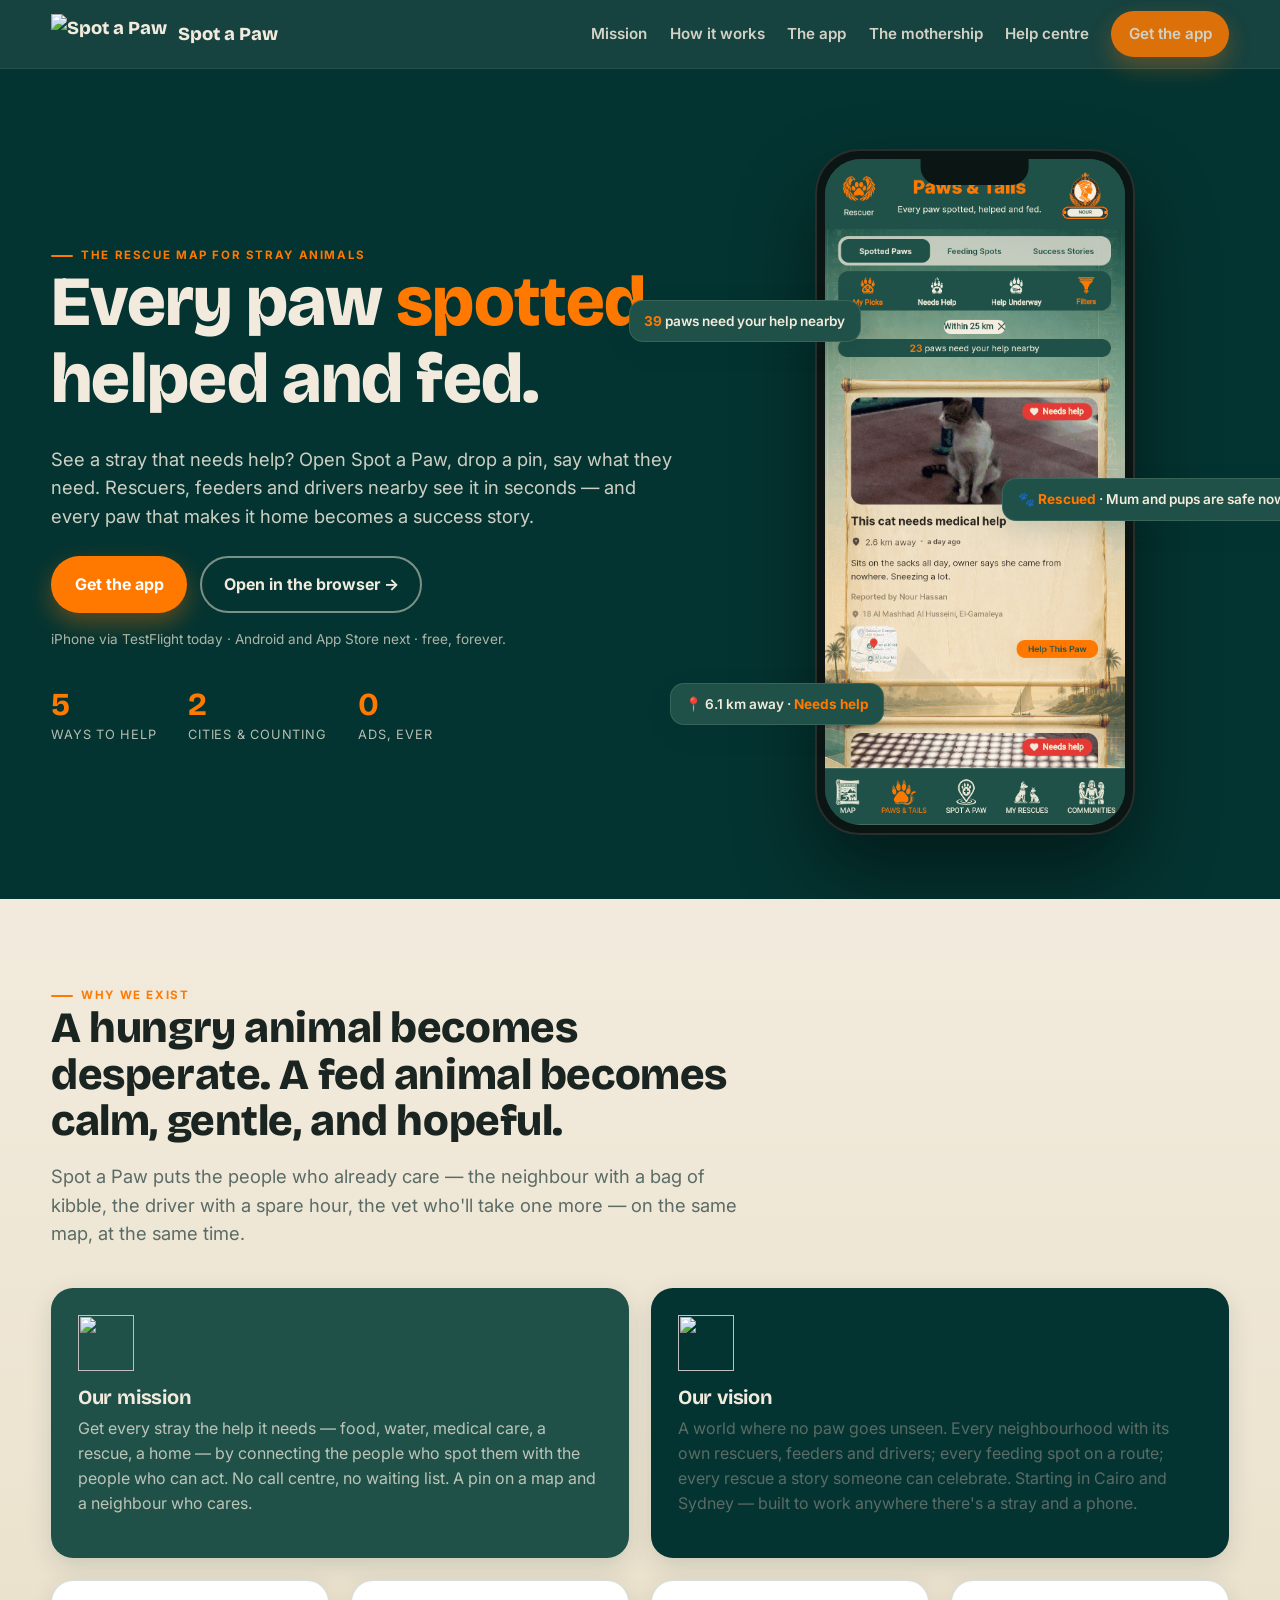
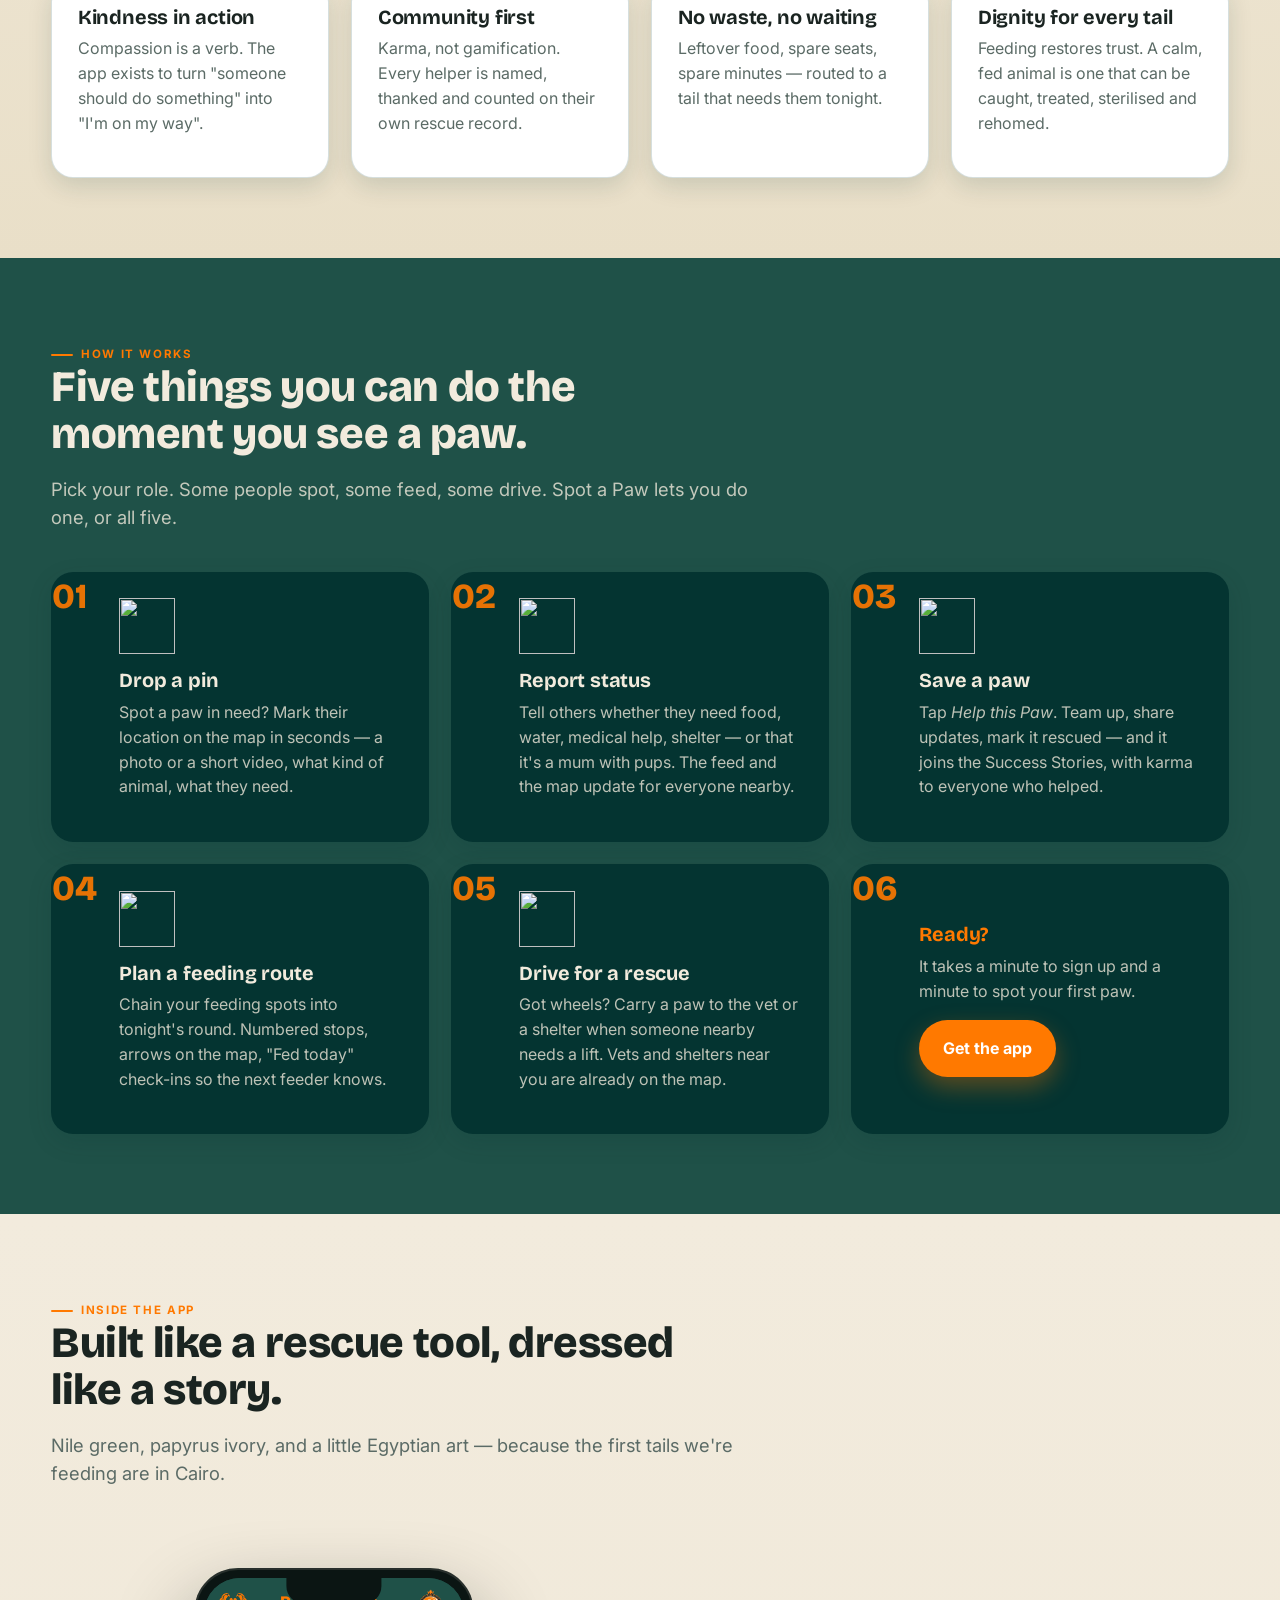
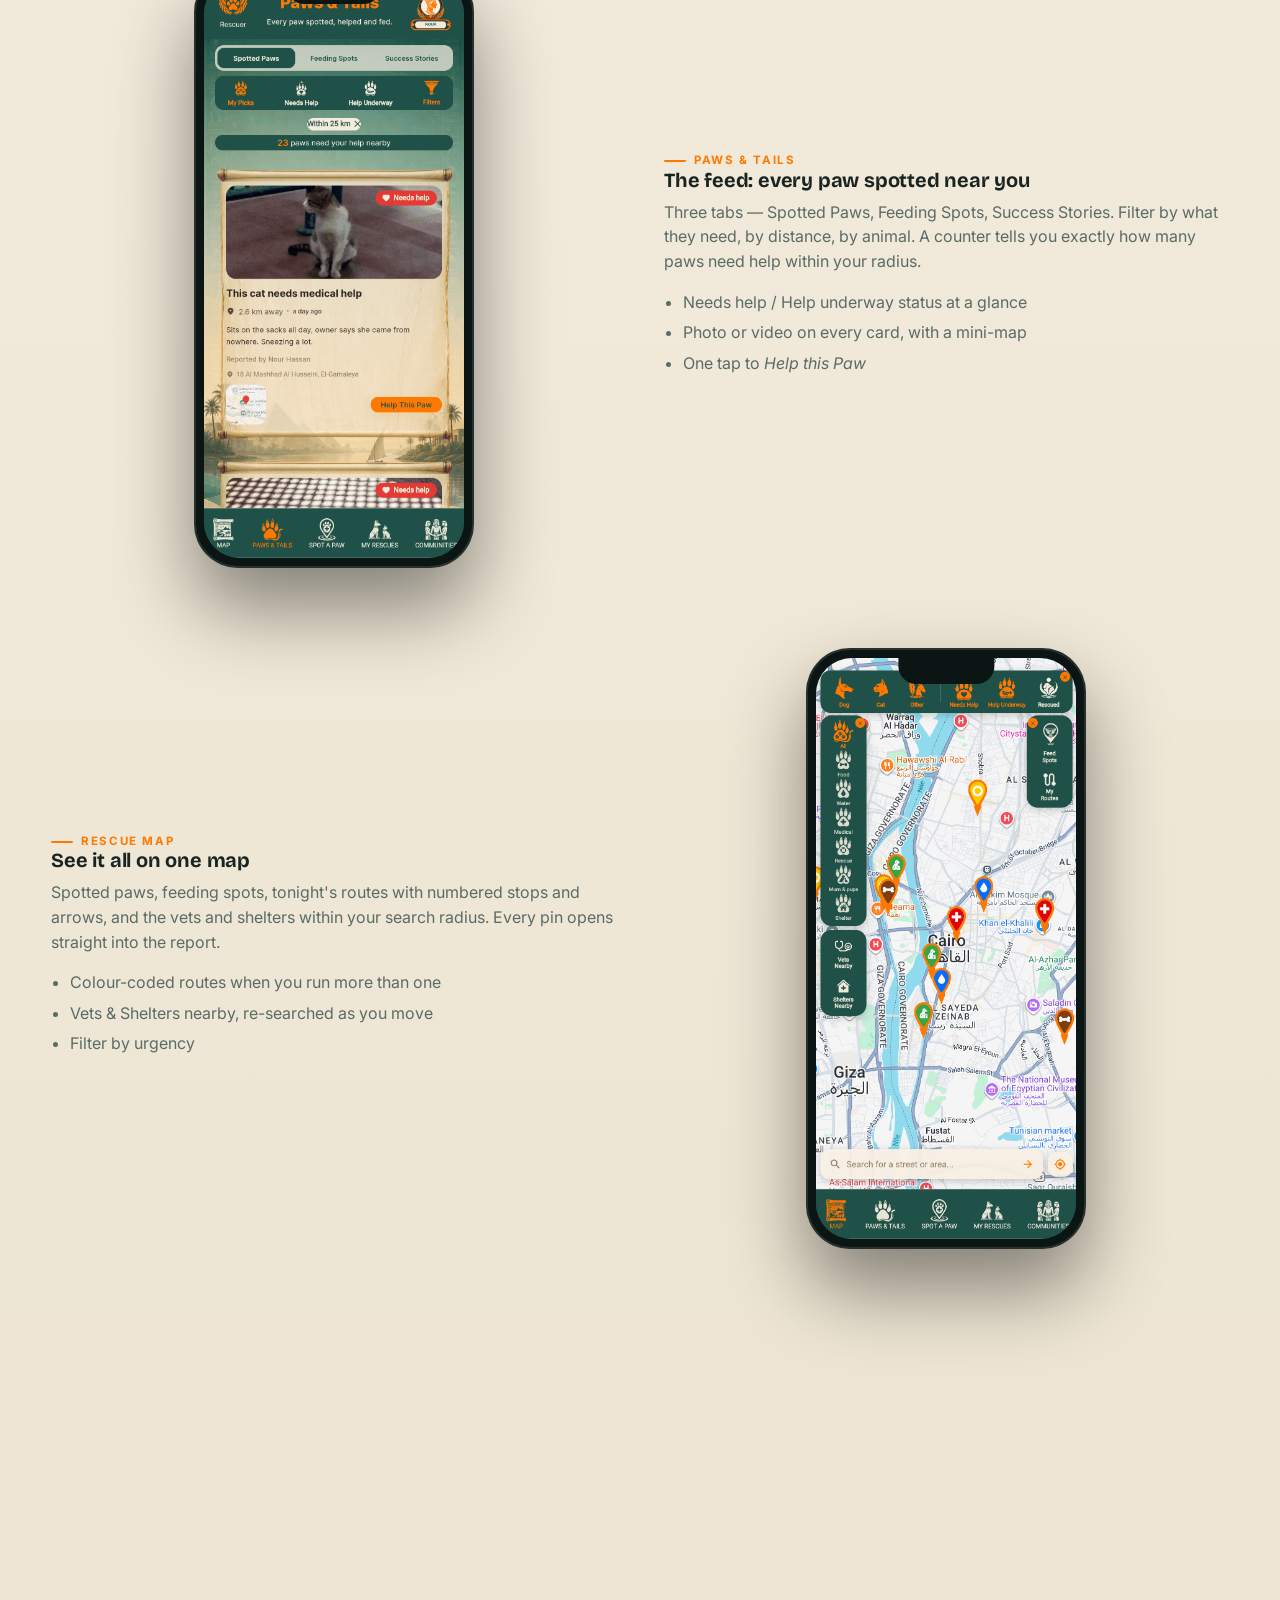
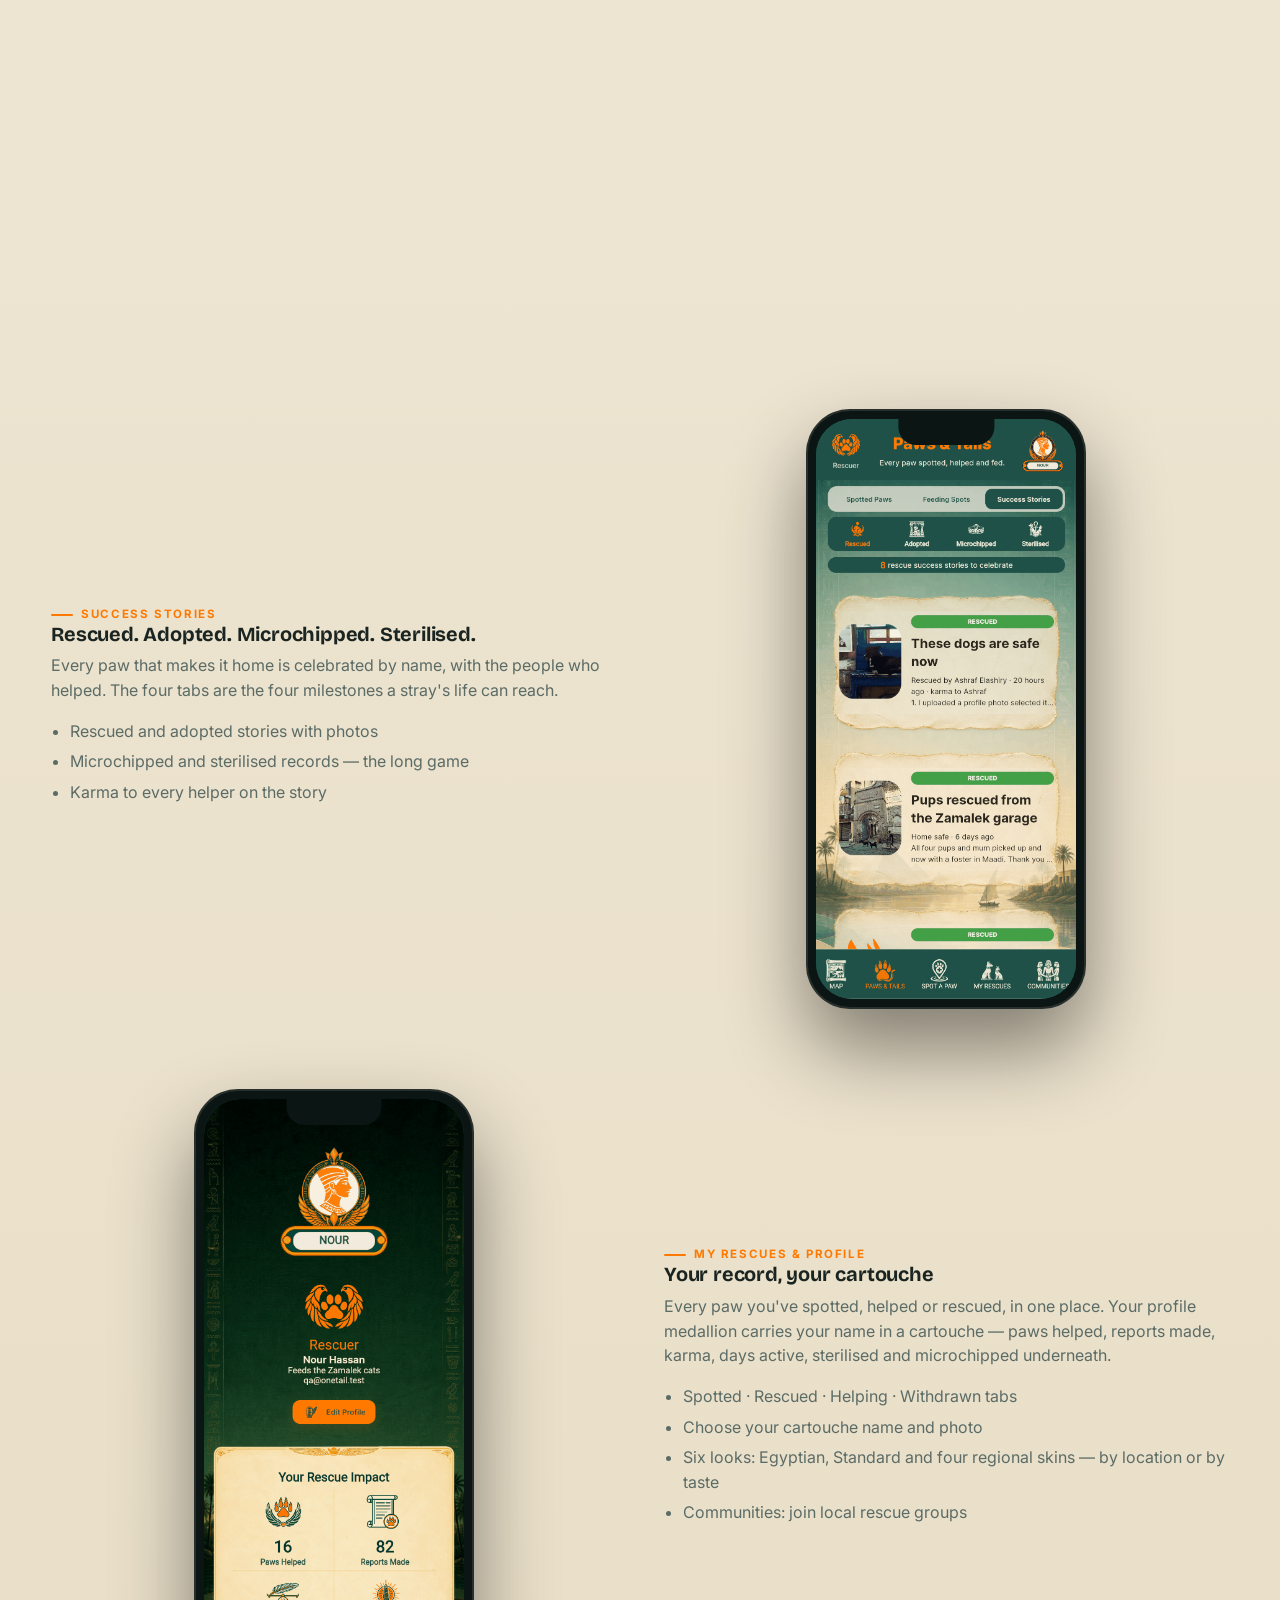
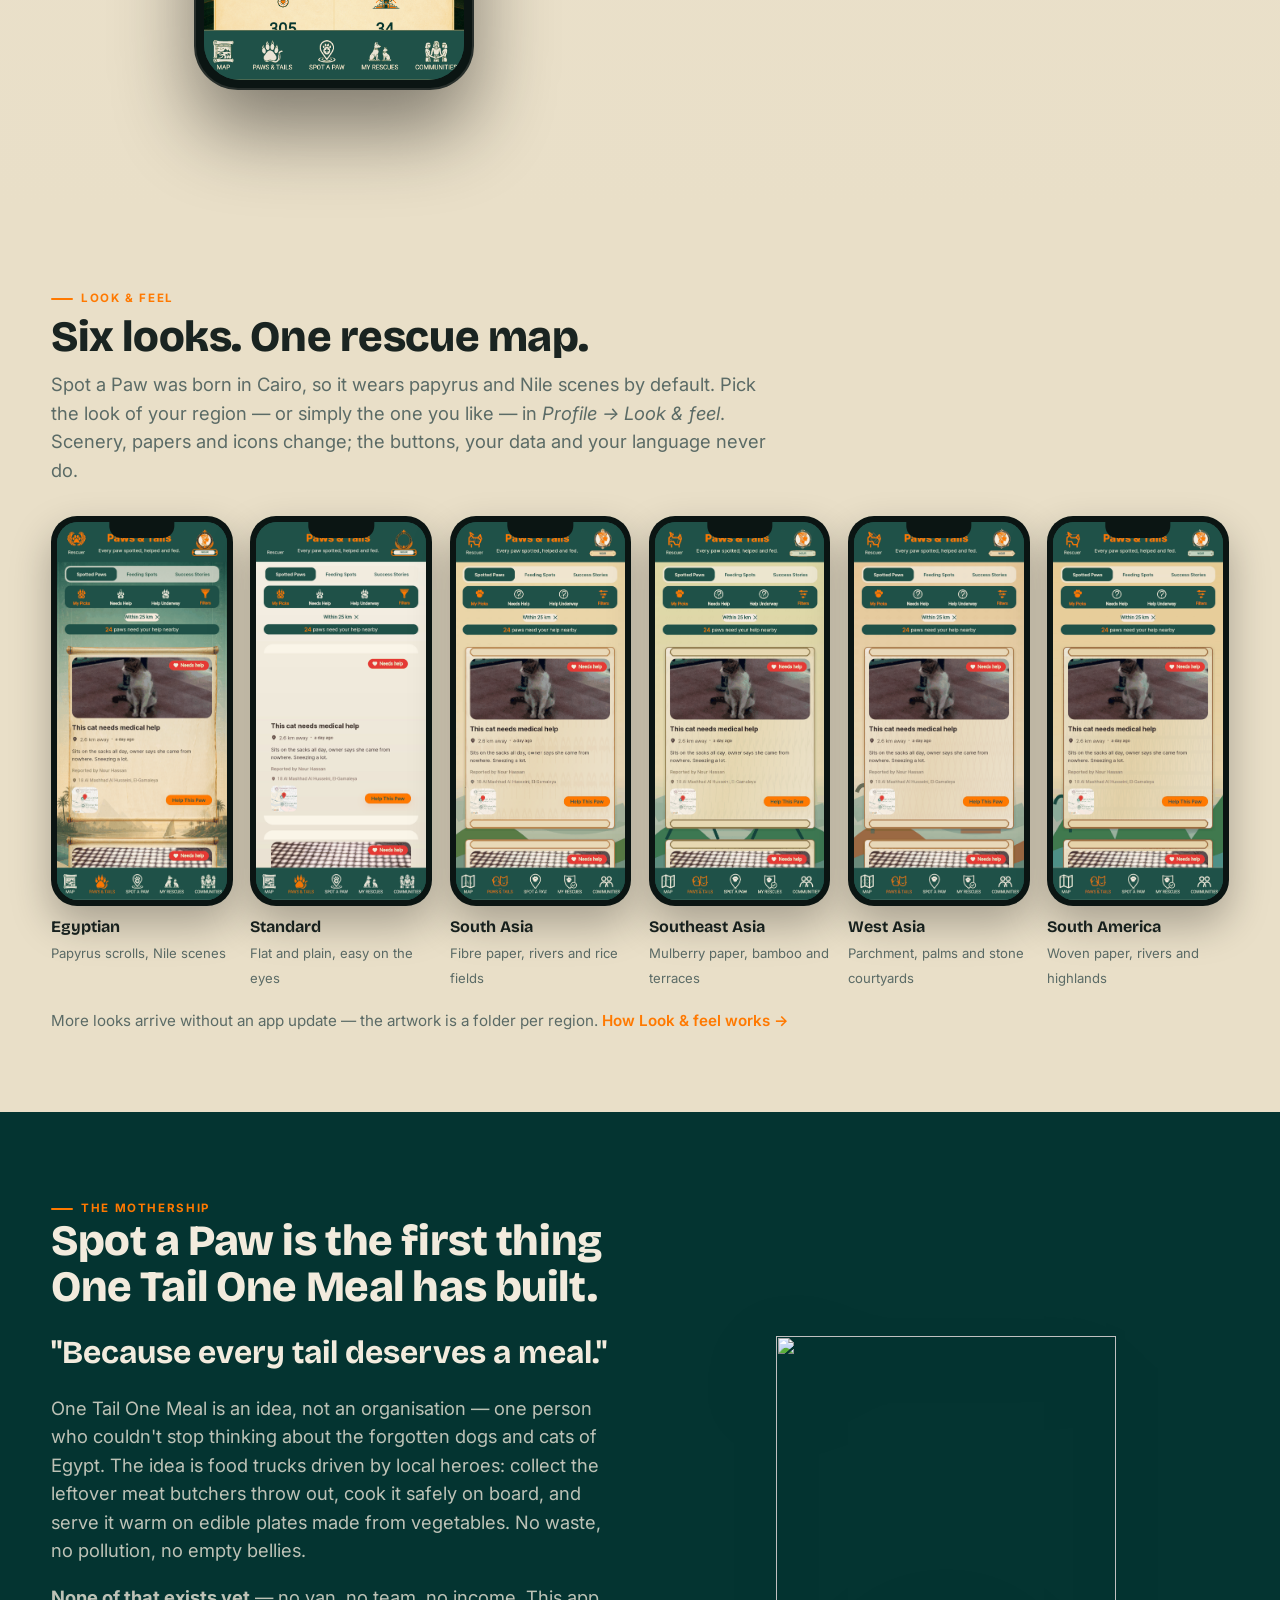
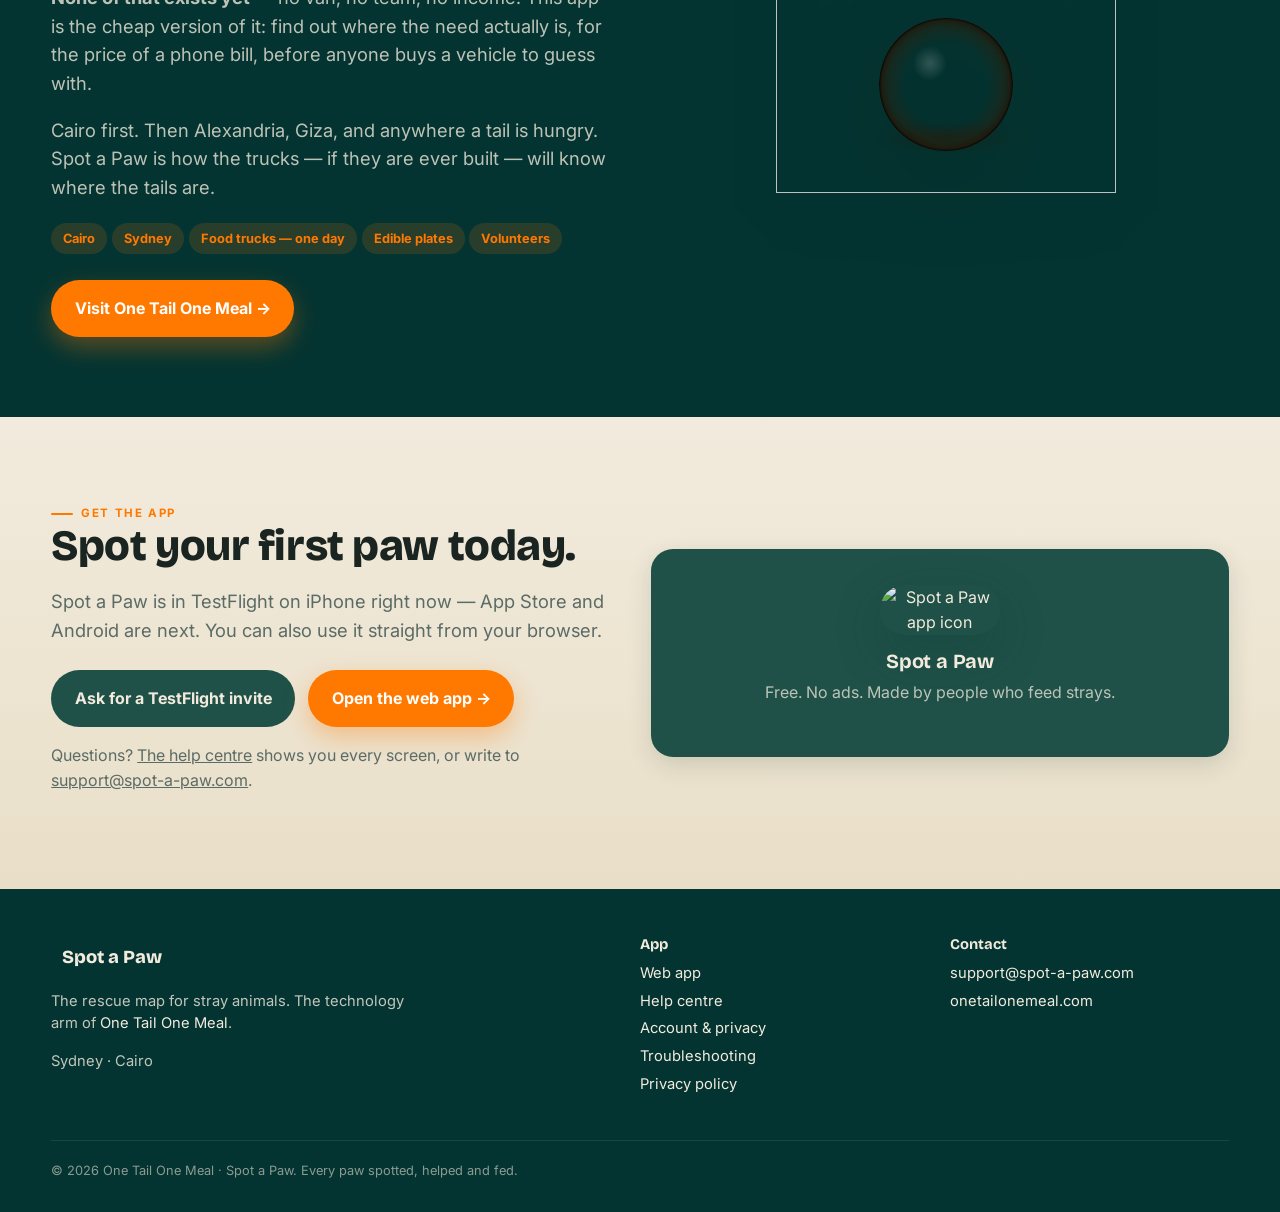
==== index.html @ b2aff6e2 "One Tail One Meal preview: Arabic page, language switch; truth pass on the Spot a Paw site Spot a Pa" ====
<!doctype html>
<html lang="en">
<head>
<meta charset="utf-8">
<meta name="viewport" content="width=device-width,initial-scale=1">
<title>Spot a Paw — Every paw spotted, helped and fed</title>
<meta name="description" content="Spot a Paw is the rescue map for stray animals. Spot a paw in need, drop a pin, and let nearby rescuers, feeders and drivers do the rest. The first thing One Tail One Meal has built.">
<link rel="canonical" href="https://spot-a-paw.com/">
<meta property="og:url" content="https://spot-a-paw.com/">
<meta property="og:title" content="Spot a Paw — Every paw spotted, helped and fed">
<meta property="og:description" content="The rescue map for stray animals. Spot, report, help, feed. The first thing One Tail One Meal has built.">
<meta property="og:image" content="https://spot-a-paw.com/assets/og.png">
<meta property="og:image:width" content="1200">
<meta property="og:image:height" content="630">
<meta property="og:type" content="website">
<meta property="og:site_name" content="Spot a Paw">
<meta name="twitter:card" content="summary_large_image">
<meta name="twitter:image" content="https://spot-a-paw.com/assets/og.png">

<link rel="icon" href="https://qyyydmjrrtyauyawheos.supabase.co/storage/v1/object/public/report-media/ea87c808-aa49-4286-829b-e69250be5b84/icons/app_icon_spot_a_paw.png">
<link rel="preconnect" href="https://fonts.googleapis.com"><link rel="preconnect" href="https://fonts.gstatic.com" crossorigin>
<link href="https://fonts.googleapis.com/css2?family=Bricolage+Grotesque:wght@600;700;800&family=Inter:wght@400;500;600;700&display=swap" rel="stylesheet">
<link rel="stylesheet" href="assets/site.css?v=3304fa7b">
</head>
<body>

<nav class="nav">
  <div class="wrap">
    <a class="brand" href="index.html"><img src="https://qyyydmjrrtyauyawheos.supabase.co/storage/v1/object/public/report-media/ea87c808-aa49-4286-829b-e69250be5b84/icons/brand_logo_spot_v1.png" alt="Spot a Paw"> Spot a Paw</a>
    <button class="nav-toggle" aria-label="Menu" onclick="document.querySelector('.nav-links').classList.toggle('open')">☰</button>
    <div class="nav-links">
      <a href="#mission">Mission</a>
      <a href="#how">How it works</a>
      <a href="#features">The app</a>
      <a href="#mothership">The mothership</a>
      <a href="help.html">Help centre</a>
      <a class="btn btn-orange btn-sm" href="#get">Get the app</a>
    </div>
  </div>
</nav>

<header class="hero">
  <div class="hero-bg"></div>
  <div class="wrap">
    <div>
      <span class="eyebrow">The rescue map for stray animals</span>
      <h1>Every paw <span class="accent">spotted</span>, helped and fed.</h1>
      <p class="lead">See a stray that needs help? Open Spot a Paw, drop a pin, say what they need. Rescuers, feeders and drivers nearby see it in seconds — and every paw that makes it home becomes a success story.</p>
      <div class="hero-cta">
        <a class="btn btn-orange" href="#get">Get the app</a>
        <a class="btn btn-ghost" href="https://app.spot-a-paw.com" target="_blank" rel="noopener">Open in the browser →</a>
      </div>
      <p class="hero-note">iPhone via TestFlight today · Android and App Store next · free, forever.</p>
      <div class="hero-stats">
        <div class="stat"><b>5</b><span>ways to help</span></div>
        <div class="stat"><b>2</b><span>cities &amp; counting</span></div>
        <div class="stat"><b>0</b><span>ads, ever</span></div>
      </div>
    </div>
    <div class="phone-wrap" style="position:relative">
      <div class="phone" data-tour="hero" data-interval="3600">
        <div class="notch"></div>
        <div class="screen">
          <img src="assets/screens/paws_and_tails.png?v=6beb4954" alt="Paws & Tails feed" class="on">
          <img src="assets/screens/map.png?v=63a90093" alt="Rescue map">
          <img src="assets/screens/spot_a_paw.png?v=38cc3e89" alt="Spot a Paw form">
          <img src="assets/screens/success_stories.png?v=d4eaab0b" alt="Success stories">
        </div>
      </div>
      <div class="float f1"><b>39</b> paws need your help nearby</div>
      <div class="float f2">🐾 <b>Rescued</b> · Mum and pups are safe now</div>
      <div class="float f3">📍 6.1 km away · <b>Needs help</b></div>
    </div>
  </div>
</header>

<section id="mission" class="papyrus">
  <div class="wrap">
    <div class="section-head reveal">
      <span class="eyebrow">Why we exist</span>
      <h2>A hungry animal becomes desperate. A fed animal becomes calm, gentle, and hopeful.</h2>
      <p class="lead">Spot a Paw puts the people who already care — the neighbour with a bag of kibble, the driver with a spare hour, the vet who'll take one more — on the same map, at the same time.</p>
    </div>
    <div class="grid g2">
      <div class="card nile reveal">
        <img class="icon" src="https://qyyydmjrrtyauyawheos.supabase.co/storage/v1/object/public/report-media/ea87c808-aa49-4286-829b-e69250be5b84/icons/paw_rescue_o1.png" alt="">
        <h3>Our mission</h3>
        <p class="muted">Get every stray the help it needs — food, water, medical care, a rescue, a home — by connecting the people who spot them with the people who can act. No call centre, no waiting list. A pin on a map and a neighbour who cares.</p>
      </div>
      <div class="card deep reveal">
        <img class="icon" src="https://qyyydmjrrtyauyawheos.supabase.co/storage/v1/object/public/report-media/ea87c808-aa49-4286-829b-e69250be5b84/icons/globe_map_v1.png" alt="">
        <h3>Our vision</h3>
        <p class="muted">A world where no paw goes unseen. Every neighbourhood with its own rescuers, feeders and drivers; every feeding spot on a route; every rescue a story someone can celebrate. Starting in Cairo and Sydney — built to work anywhere there's a stray and a phone.</p>
      </div>
    </div>
    <div class="grid g4" style="margin-top:1.4rem">
      <div class="card reveal"><h3>Kindness in action</h3><p class="muted">Compassion is a verb. The app exists to turn "someone should do something" into "I'm on my way".</p></div>
      <div class="card reveal"><h3>Community first</h3><p class="muted">Karma, not gamification. Every helper is named, thanked and counted on their own rescue record.</p></div>
      <div class="card reveal"><h3>No waste, no waiting</h3><p class="muted">Leftover food, spare seats, spare minutes — routed to a tail that needs them tonight.</p></div>
      <div class="card reveal"><h3>Dignity for every tail</h3><p class="muted">Feeding restores trust. A calm, fed animal is one that can be caught, treated, sterilised and rehomed.</p></div>
    </div>
  </div>
</section>

<section id="how" class="nile-bg">
  <div class="wrap">
    <div class="section-head reveal">
      <span class="eyebrow">How it works</span>
      <h2>Five things you can do the moment you see a paw.</h2>
      <p class="lead">Pick your role. Some people spot, some feed, some drive. Spot a Paw lets you do one, or all five.</p>
    </div>
    <div class="grid g3 steps">
      <div class="card deep step reveal"><img class="icon" src="https://qyyydmjrrtyauyawheos.supabase.co/storage/v1/object/public/report-media/ea87c808-aa49-4286-829b-e69250be5b84/icons/paw_default_o1.png" alt=""><h3>Drop a pin</h3><p class="muted">Spot a paw in need? Mark their location on the map in seconds — a photo or a short video, what kind of animal, what they need.</p></div>
      <div class="card deep step reveal"><img class="icon" src="https://qyyydmjrrtyauyawheos.supabase.co/storage/v1/object/public/report-media/ea87c808-aa49-4286-829b-e69250be5b84/icons/paw_medical_o1.png" alt=""><h3>Report status</h3><p class="muted">Tell others whether they need food, water, medical help, shelter — or that it's a mum with pups. The feed and the map update for everyone nearby.</p></div>
      <div class="card deep step reveal"><img class="icon" src="https://qyyydmjrrtyauyawheos.supabase.co/storage/v1/object/public/report-media/ea87c808-aa49-4286-829b-e69250be5b84/icons/hover_rescued_o.png" alt=""><h3>Save a paw</h3><p class="muted">Tap <em>Help this Paw</em>. Team up, share updates, mark it rescued — and it joins the Success Stories, with karma to everyone who helped.</p></div>
      <div class="card deep step reveal"><img class="icon" src="https://qyyydmjrrtyauyawheos.supabase.co/storage/v1/object/public/report-media/ea87c808-aa49-4286-829b-e69250be5b84/icons/paw_food_o1.png" alt=""><h3>Plan a feeding route</h3><p class="muted">Chain your feeding spots into tonight's round. Numbered stops, arrows on the map, "Fed today" check-ins so the next feeder knows.</p></div>
      <div class="card deep step reveal"><img class="icon" src="https://qyyydmjrrtyauyawheos.supabase.co/storage/v1/object/public/report-media/ea87c808-aa49-4286-829b-e69250be5b84/icons/paw_mother_pups_o1.png" alt=""><h3>Drive for a rescue</h3><p class="muted">Got wheels? Carry a paw to the vet or a shelter when someone nearby needs a lift. Vets and shelters near you are already on the map.</p></div>
      <div class="card deep step reveal" style="display:flex;flex-direction:column;justify-content:center"><h3 style="color:var(--orange)">Ready?</h3><p class="muted">It takes a minute to sign up and a minute to spot your first paw.</p><a class="btn btn-orange" href="#get" style="align-self:flex-start">Get the app</a></div>
    </div>
  </div>
</section>

<section id="features" class="papyrus">
  <div class="wrap">
    <div class="section-head reveal">
      <span class="eyebrow">Inside the app</span>
      <h2>Built like a rescue tool, dressed like a story.</h2>
      <p class="lead">Nile green, papyrus ivory, and a little Egyptian art — because the first tails we're feeding are in Cairo.</p>
    </div>

    <div class="feature reveal">
      <div>
        <span class="eyebrow">Paws &amp; Tails</span>
        <h3>The feed: every paw spotted near you</h3>
        <p class="muted">Three tabs — Spotted Paws, Feeding Spots, Success Stories. Filter by what they need, by distance, by animal. A counter tells you exactly how many paws need help within your radius.</p>
        <ul><li>Needs help / Help underway status at a glance</li><li>Photo or video on every card, with a mini-map</li><li>One tap to <em>Help this Paw</em></li></ul>
      </div>
      <div class="phone-wrap"><div class="phone"><div class="notch"></div><div class="screen"><img class="on" src="assets/screens/paws_and_tails.png?v=6beb4954" alt="Paws & Tails feed"></div></div></div>
    </div>

    <div class="feature reveal">
      <div>
        <span class="eyebrow">Rescue Map</span>
        <h3>See it all on one map</h3>
        <p class="muted">Spotted paws, feeding spots, tonight's routes with numbered stops and arrows, and the vets and shelters within your search radius. Every pin opens straight into the report.</p>
        <ul><li>Colour-coded routes when you run more than one</li><li>Vets &amp; Shelters nearby, re-searched as you move</li><li>Filter by urgency</li></ul>
      </div>
      <div class="phone-wrap"><div class="phone"><div class="notch"></div><div class="screen"><img class="on" src="assets/screens/map.png?v=63a90093" alt="Rescue map"></div></div></div>
    </div>

    <div class="feature reveal">
      <div>
        <span class="eyebrow">Spot a Paw</span>
        <h3>Thirty seconds from sighting to pin</h3>
        <p class="muted">Snap a photo or a short video, tap what they need, drop the pin where they are (or let your location do it). That's a report. Everyone nearby sees it.</p>
        <ul><li>Dog, cat or other — and mums with pups</li><li>Food, water, medical, rescue, shelter</li><li>Edit or withdraw your own reports any time</li></ul>
      </div>
      <div class="phone-wrap"><div class="phone"><div class="notch"></div><div class="screen"><img class="on" src="assets/screens/spot_a_paw.png?v=38cc3e89" alt="Spot a Paw form"></div></div></div>
    </div>

    <div class="feature reveal">
      <div>
        <span class="eyebrow">Success Stories</span>
        <h3>Rescued. Adopted. Microchipped. Sterilised.</h3>
        <p class="muted">Every paw that makes it home is celebrated by name, with the people who helped. The four tabs are the four milestones a stray's life can reach.</p>
        <ul><li>Rescued and adopted stories with photos</li><li>Microchipped and sterilised records — the long game</li><li>Karma to every helper on the story</li></ul>
      </div>
      <div class="phone-wrap"><div class="phone"><div class="notch"></div><div class="screen"><img class="on" src="assets/screens/success_stories.png?v=d4eaab0b" alt="Success stories"></div></div></div>
    </div>

    <div class="feature reveal">
      <div>
        <span class="eyebrow">My Rescues &amp; Profile</span>
        <h3>Your record, your cartouche</h3>
        <p class="muted">Every paw you've spotted, helped or rescued, in one place. Your profile medallion carries your name in a cartouche — paws helped, reports made, karma, days active, sterilised and microchipped underneath.</p>
        <ul><li>Spotted · Rescued · Helping · Withdrawn tabs</li><li>Choose your cartouche name and photo</li><li>Six looks: Egyptian, Standard and four regional skins — by location or by taste</li><li>Communities: join local rescue groups</li></ul>
      </div>
      <div class="phone-wrap"><div class="phone"><div class="notch"></div><div class="screen"><img class="on" src="assets/screens/profile.png?v=67f0faa9" alt="Profile"></div></div></div>
    </div>
  </div>
</section>

<section id="skins" class="skins">
  <div class="wrap">
    <div class="reveal">
      <span class="eyebrow">Look &amp; feel</span>
      <h2>Six looks. One rescue map.</h2>
      <p class="lead">Spot a Paw was born in Cairo, so it wears papyrus and Nile scenes by default. Pick the look of your region — or simply the one you like — in <em>Profile → Look &amp; feel</em>. Scenery, papers and icons change; the buttons, your data and your language never do.</p>
    </div>
    <div class="skin-strip reveal">
      <figure><div class="phone mini"><div class="notch"></div><div class="screen"><img class="on" src="assets/screens/skin_feed_eg.png?v=eec9ee8e" alt="Paws &amp; Tails feed, Egyptian skin"></div></div><figcaption><b>Egyptian</b><span>Papyrus scrolls, Nile scenes</span></figcaption></figure>
      <figure><div class="phone mini"><div class="notch"></div><div class="screen"><img class="on" src="assets/screens/skin_feed_standard.png?v=8b4626cd" alt="Paws &amp; Tails feed, Standard skin"></div></div><figcaption><b>Standard</b><span>Flat and plain, easy on the eyes</span></figcaption></figure>
      <figure><div class="phone mini"><div class="notch"></div><div class="screen"><img class="on" src="assets/screens/skin_feed_south-asia.png?v=4dd13e4c" alt="Paws &amp; Tails feed, South Asia skin"></div></div><figcaption><b>South Asia</b><span>Fibre paper, rivers and rice fields</span></figcaption></figure>
      <figure><div class="phone mini"><div class="notch"></div><div class="screen"><img class="on" src="assets/screens/skin_feed_southeast-asia.png?v=05f75eb7" alt="Paws &amp; Tails feed, Southeast Asia skin"></div></div><figcaption><b>Southeast Asia</b><span>Mulberry paper, bamboo and terraces</span></figcaption></figure>
      <figure><div class="phone mini"><div class="notch"></div><div class="screen"><img class="on" src="assets/screens/skin_feed_west-asia.png?v=e0d4e862" alt="Paws &amp; Tails feed, West Asia skin"></div></div><figcaption><b>West Asia</b><span>Parchment, palms and stone courtyards</span></figcaption></figure>
      <figure><div class="phone mini"><div class="notch"></div><div class="screen"><img class="on" src="assets/screens/skin_feed_south-america.png?v=c985436d" alt="Paws &amp; Tails feed, South America skin"></div></div><figcaption><b>South America</b><span>Woven paper, rivers and highlands</span></figcaption></figure>
    </div>
    <p class="muted skin-note">More looks arrive without an app update — the artwork is a folder per region. <a href="help.html#skins">How Look &amp; feel works →</a></p>
  </div>
</section>

<section id="mothership" class="nile-bg" style="background:var(--deep)">
  <div class="wrap ship">
    <div class="reveal">
      <span class="eyebrow">The mothership</span>
      <h2>Spot a Paw is the first thing One Tail One Meal has built.</h2>
      <blockquote>"Because every tail deserves a meal."</blockquote>
      <p class="lead">One Tail One Meal is an idea, not an organisation — one person who couldn't stop thinking about the forgotten dogs and cats of Egypt. The idea is food trucks driven by local heroes: collect the leftover meat butchers throw out, cook it safely on board, and serve it warm on edible plates made from vegetables. No waste, no pollution, no empty bellies.</p>
      <p class="lead"><strong>None of that exists yet</strong> — no van, no team, no income. This app is the cheap version of it: find out where the need actually is, for the price of a phone bill, before anyone buys a vehicle to guess with.</p>
      <p class="lead">Cairo first. Then Alexandria, Giza, and anywhere a tail is hungry. Spot a Paw is how the trucks — if they are ever built — will know where the tails are.</p>
      <div style="margin:1rem 0 1.4rem"><span class="pill">Cairo</span><span class="pill">Sydney</span><span class="pill">Food trucks &mdash; one day</span><span class="pill">Edible plates</span><span class="pill">Volunteers</span></div>
      <a class="btn btn-orange" href="https://onetailonemeal.com" target="_blank" rel="noopener">Visit One Tail One Meal →</a>
    </div>
    <div class="reveal">
      <!-- The One Tail One Meal mark with the spinning globe — same geometry as the app's SpinningGlobeMark (plate over a rotating map). -->
      <div class="globe-mark" role="img" aria-label="One Tail One Meal">
        <img src="https://qyyydmjrrtyauyawheos.supabase.co/storage/v1/object/public/report-media/ea87c808-aa49-4286-829b-e69250be5b84/icons/globe_plate_v1.png?v=5" alt="">
        <div class="globe-shadow"></div>
        <div class="globe"><canvas id="globe3d"></canvas></div>
        <!-- Same plate again, clipped to its front rim, so the rings pass IN FRONT of the sphere's base: it sits in the well. -->
        <img class="plate-front" src="https://qyyydmjrrtyauyawheos.supabase.co/storage/v1/object/public/report-media/ea87c808-aa49-4286-829b-e69250be5b84/icons/globe_plate_v1.png?v=5" alt="">
      </div>
    </div>
  </div>
</section>

<section id="get" class="papyrus">
  <div class="wrap grid g2" style="align-items:center">
    <div class="reveal">
      <span class="eyebrow">Get the app</span>
      <h2>Spot your first paw today.</h2>
      <p class="lead">Spot a Paw is in TestFlight on iPhone right now — App Store and Android are next. You can also use it straight from your browser.</p>
      <div class="hero-cta">
        <a class="btn btn-nile" href="mailto:support@spot-a-paw.com?subject=TestFlight%20invite%20please">Ask for a TestFlight invite</a>
        <a class="btn btn-orange" href="https://app.spot-a-paw.com" target="_blank" rel="noopener">Open the web app →</a>
      </div>
      <p class="muted" style="margin-top:1rem">Questions? <a href="help.html">The help centre</a> shows you every screen, or write to <a href="mailto:support@spot-a-paw.com">support@spot-a-paw.com</a>.</p>
    </div>
    <div class="card nile reveal" style="text-align:center;padding:2.2rem">
      <img src="https://qyyydmjrrtyauyawheos.supabase.co/storage/v1/object/public/report-media/ea87c808-aa49-4286-829b-e69250be5b84/icons/app_icon_spot_a_paw.png" alt="Spot a Paw app icon" style="width:120px;margin:0 auto 1rem;border-radius:28px;box-shadow:var(--shadow)">
      <h3>Spot a Paw</h3>
      <p class="muted">Free. No ads. Made by people who feed strays.</p>
    </div>
  </div>
</section>

<footer>
  <div class="wrap">
    <div>
      <a class="brand" href="index.html"><img src="https://qyyydmjrrtyauyawheos.supabase.co/storage/v1/object/public/report-media/ea87c808-aa49-4286-829b-e69250be5b84/icons/brand_logo_spot_v1.png" alt=""> Spot a Paw</a>
      <p style="margin-top:.8rem;max-width:40ch">The rescue map for stray animals. The technology arm of <a href="https://onetailonemeal.com" target="_blank" rel="noopener">One Tail One Meal</a>.</p>
      <p>Sydney · Cairo</p>
    </div>
    <div>
      <h4>App</h4>
      <ul><li><a href="https://app.spot-a-paw.com">Web app</a></li><li><a href="help.html">Help centre</a></li><li><a href="help.html#account">Account &amp; privacy</a></li><li><a href="help.html#trouble">Troubleshooting</a></li><li><a href="privacy.html">Privacy policy</a></li></ul>
    </div>
    <div>
      <h4>Contact</h4>
      <ul><li><a href="mailto:support@spot-a-paw.com">support@spot-a-paw.com</a></li><li><a href="https://onetailonemeal.com" target="_blank" rel="noopener">onetailonemeal.com</a></li></ul>
    </div>
    <div class="copy">© 2026 One Tail One Meal · Spot a Paw. Every paw spotted, helped and fed.</div>
  </div>
</footer>

<script src="assets/site.js?v=0e8f7d39"></script>
<script src="https://cdnjs.cloudflare.com/ajax/libs/three.js/r128/three.min.js"></script>
<script>
// Real 3D globe inside the One Tail One Meal plate: a lit sphere with the
// brand-coloured equirectangular map, slow rotation, soft rim. Falls back to
// the CSS map scroll if WebGL is unavailable.
(function () {
  var canvas = document.getElementById('globe3d');
  if (!canvas || !window.THREE) return;
  var holder = canvas.parentElement;
  var renderer;
  try { renderer = new THREE.WebGLRenderer({ canvas: canvas, alpha: true, antialias: true }); }
  catch (e) { return; }
  holder.classList.add('gl');
  renderer.setPixelRatio(Math.min(window.devicePixelRatio || 1, 2));
  // Colour-exact path: texture bytes pass straight through (no sRGB<->linear round trip,
  // which double-encodes and turns #FF7900 into amber). Measured: 255,121,0 in, 255,121,0 out.
  renderer.toneMapping = THREE.NoToneMapping;
  var scene = new THREE.Scene();
  var camera = new THREE.PerspectiveCamera(28, 1, 0.1, 100);
  // 3.9 makes the sphere overfill the canvas circle by ~2%, so the plate art covers its limb.
  camera.position.set(0, 0, 3.9);
  var tex = new THREE.TextureLoader().load('assets/globe_equirect.png', function (t) {
    t.anisotropy = renderer.capabilities.getMaxAnisotropy();
    t.needsUpdate = true;
  });
  // Unlit: the map's colours land pixel-exact (#FF7900 on #F2EBDD). The
  // sphere shading is a CSS overlay on the canvas (.globe.gl::after).
  var globe = new THREE.Mesh(
    new THREE.SphereGeometry(1, 96, 96),
    new THREE.MeshBasicMaterial({ map: tex })
  );
  globe.rotation.order = 'ZYX';
  globe.rotation.z = 0.32; // a little axial tilt so it reads as a planet, not a diagram
  // Which longitude faces the camera at rotation 0 depends on the geometry's UV
  // seam; calibrated empirically (see START below).
  var START = THREE.MathUtils.degToRad(parseFloat(new URLSearchParams(location.search).get('rot') || '240'));
  globe.rotation.y = START;
  window.__globeRot = function (deg) { globe.rotation.y = THREE.MathUtils.degToRad(deg); renderer.render(scene, camera); };
  scene.add(globe);
  function size() {
    var s = holder.clientWidth || 120;
    renderer.setSize(s, s, false);
    camera.aspect = 1; camera.updateProjectionMatrix();
  }
  size(); window.addEventListener('resize', size);
  var reduce = window.matchMedia && window.matchMedia('(prefers-reduced-motion: reduce)').matches;
  var visible = true;
  new IntersectionObserver(function (es) { es.forEach(function (e) { visible = e.isIntersecting; }); }).observe(holder);
  var last = 0;
  function frame(t) {
    requestAnimationFrame(frame);
    if (!visible) return;
    var dt = Math.min(0.05, (t - last) / 1000 || 0); last = t;
    if (!reduce) globe.rotation.y += dt * 0.28; // one turn ≈ 22 s
    renderer.render(scene, camera);
  }
  requestAnimationFrame(frame);
})();
</script>
</body>
</html>
---- assets/site.css ----
/* Spot a Paw — site styles. Same palette as the app: nile, deep, ivory, orange. */
:root{
  --nile:#1F5148; --deep:#043431; --ivory:#F2EBDD; --ivory-2:#E9DFC8; --sand:#D9C9A3;
  --orange:#FF7900; --orange-2:#E86D00; --ink:#1A2421; --muted:#5B6B66; --line:rgba(31,81,72,.18);
  --radius:22px; --radius-s:14px; --shadow:0 18px 50px rgba(4,52,49,.22); --shadow-s:0 8px 24px rgba(4,52,49,.14);
  --display:"Bricolage Grotesque",ui-sans-serif,system-ui,sans-serif; --body:"Inter",ui-sans-serif,system-ui,sans-serif;
  --icons:https://qyyydmjrrtyauyawheos.supabase.co/storage/v1/object/public/report-media/ea87c808-aa49-4286-829b-e69250be5b84/icons/;
}
*{box-sizing:border-box}
html{scroll-behavior:smooth}
body{margin:0;font-family:var(--body);color:var(--ink);background:var(--ivory);line-height:1.55;-webkit-font-smoothing:antialiased}
img{max-width:100%;display:block}
a{color:inherit}
h1,h2,h3,h4{font-family:var(--display);line-height:1.08;margin:0 0 .4em;letter-spacing:-.01em}
h1{font-size:clamp(2.4rem,6vw,4.4rem);font-weight:800}
h2{font-size:clamp(1.8rem,3.6vw,2.7rem);font-weight:800}
h3{font-size:1.25rem;font-weight:700}
p{margin:0 0 1em}
.wrap{width:min(1180px,92vw);margin:0 auto}
.eyebrow{display:inline-flex;align-items:center;gap:.5rem;font-weight:700;letter-spacing:.14em;text-transform:uppercase;font-size:.72rem;color:var(--orange)}
.eyebrow::before{content:"";width:22px;height:2px;background:var(--orange);border-radius:2px}
.lead{font-size:1.15rem;color:var(--muted);max-width:60ch}
.btn{display:inline-flex;align-items:center;gap:.55rem;padding:.9rem 1.35rem;border-radius:999px;font-weight:700;text-decoration:none;border:2px solid transparent;transition:transform .15s,box-shadow .15s,background .15s;cursor:pointer;font-family:var(--body)}
.btn:hover{transform:translateY(-1px)}
.btn-orange{background:var(--orange);color:#fff;box-shadow:0 10px 24px rgba(255,121,0,.35)}
.btn-orange:hover{background:var(--orange-2)}
.btn-ghost{background:transparent;color:var(--ivory);border-color:rgba(242,235,221,.5)}
.btn-ghost:hover{background:rgba(242,235,221,.1)}
.btn-nile{background:var(--nile);color:var(--ivory)}
.btn-nile:hover{background:var(--deep)}
.btn-sm{padding:.55rem .95rem;font-size:.9rem}

/* nav */
.nav{position:sticky;top:0;z-index:50;background:rgba(4,52,49,.92);backdrop-filter:blur(10px);border-bottom:1px solid rgba(242,235,221,.08)}
.nav .wrap{display:flex;align-items:center;gap:1.5rem;height:68px}
.brand{display:flex;align-items:center;gap:.7rem;text-decoration:none;color:var(--ivory);font-family:var(--display);font-weight:800;font-size:1.15rem}
.brand img{height:40px;width:auto}
.nav-links{display:flex;gap:1.4rem;margin-left:auto;align-items:center}
.nav-links a{color:var(--ivory);text-decoration:none;font-weight:600;font-size:.95rem;opacity:.85}
.nav-links a:hover{opacity:1}
.nav-toggle{display:none;margin-left:auto;background:none;border:0;color:var(--ivory);font-size:1.6rem;cursor:pointer}
@media (max-width:860px){
  .nav-links{display:none;position:absolute;left:0;right:0;top:68px;background:var(--deep);flex-direction:column;padding:1rem 4vw 1.4rem;gap:1rem;border-bottom:1px solid rgba(242,235,221,.1)}
  .nav-links.open{display:flex}
  .nav-toggle{display:block}
}

/* hero */
.hero{position:relative;color:var(--ivory);overflow:hidden;background:var(--deep)}
.hero-bg{position:absolute;inset:0;background:url("https://qyyydmjrrtyauyawheos.supabase.co/storage/v1/object/public/report-media/ea87c808-aa49-4286-829b-e69250be5b84/icons/bg_onboarding.jpg") center/cover;opacity:.55}
.hero-bg::after{content:"";position:absolute;inset:0;background:linear-gradient(180deg,rgba(4,52,49,.35) 0%,rgba(4,52,49,.85) 70%,var(--deep) 100%)}
.hero .wrap{position:relative;display:grid;grid-template-columns:1.1fr .9fr;gap:3rem;align-items:center;padding:5rem 0 4rem;min-height:82vh}
.hero h1 .accent{color:var(--orange)}
.hero .lead{color:rgba(242,235,221,.85)}
.hero-cta{display:flex;flex-wrap:wrap;gap:.8rem;margin-top:1.6rem}
.hero-note{margin-top:1rem;font-size:.85rem;opacity:.7}
.hero-stats{display:flex;gap:2rem;margin-top:2.4rem;flex-wrap:wrap}
.stat b{display:block;font-family:var(--display);font-size:2rem;color:var(--orange);line-height:1}
.stat span{font-size:.8rem;opacity:.75;letter-spacing:.06em;text-transform:uppercase}
@media (max-width:900px){.hero .wrap{grid-template-columns:1fr;padding:3rem 0 2.5rem;min-height:0}}

/* phone frame */
.phone{position:relative;width:min(320px,80vw);aspect-ratio:9/19.3;margin:0 auto;border-radius:44px;background:#0b1513;padding:10px;box-shadow:0 40px 80px rgba(0,0,0,.45),inset 0 0 0 2px rgba(242,235,221,.12)}
.phone .screen{position:relative;width:100%;height:100%;border-radius:36px;overflow:hidden;background:var(--nile)}
.phone .screen img{width:100%;height:100%;object-fit:cover;object-position:top;position:absolute;inset:0;opacity:0;transition:opacity .5s}
.phone .screen img.on{opacity:1}
.phone .notch{position:absolute;top:10px;left:50%;transform:translateX(-50%);width:34%;height:26px;background:#0b1513;border-radius:0 0 18px 18px;z-index:2}
.float{position:absolute;background:var(--nile);color:var(--ivory);padding:.6rem .9rem;border-radius:14px;font-weight:600;font-size:.85rem;box-shadow:var(--shadow-s);border:1px solid rgba(242,235,221,.12)}
.float b{color:var(--orange)}
.float.f1{left:-18%;top:22%}
.float.f2{right:-14%;top:48%}
.float.f3{left:-10%;bottom:16%}
@media (max-width:900px){.float{display:none}}

/* sections */
section{padding:5rem 0}
.section-head{max-width:70ch;margin-bottom:2.5rem}
.grid{display:grid;gap:1.4rem}
.g2{grid-template-columns:repeat(2,1fr)}
.g3{grid-template-columns:repeat(3,1fr)}
.g4{grid-template-columns:repeat(4,1fr)}
@media (max-width:980px){.g3,.g4{grid-template-columns:repeat(2,1fr)}}
@media (max-width:620px){.g2,.g3,.g4{grid-template-columns:1fr}}
.card{background:#fff;border-radius:var(--radius);padding:1.6rem;box-shadow:var(--shadow-s);border:1px solid var(--line)}
.card.nile{background:var(--nile);color:var(--ivory);border-color:transparent}
.card.nile .muted{color:rgba(242,235,221,.75)}
.card.deep{background:var(--deep);color:var(--ivory);border-color:transparent}
.muted{color:var(--muted)}
.icon{width:56px;height:56px;object-fit:contain;margin-bottom:1rem}
.icon-lg{width:76px;height:76px}
.papyrus{background:linear-gradient(180deg,var(--ivory) 0%,var(--ivory-2) 100%)}
.nile-bg{background:var(--nile);color:var(--ivory)}
.nile-bg .lead,.nile-bg .muted{color:rgba(242,235,221,.78)}
.nile-bg .eyebrow{color:var(--orange)}

/* steps */
.steps{counter-reset:step}
.step{position:relative;padding-left:4.2rem}
.step::before{counter-increment:step;content:counter(step,decimal-leading-zero);position:absolute;left:0;top:-.2rem;font-family:var(--display);font-weight:800;font-size:2.2rem;color:var(--orange);opacity:.9}
.step h3{margin-top:.2rem}

/* feature rows */
.feature{display:grid;grid-template-columns:1fr 1fr;gap:3rem;align-items:center;padding:2.5rem 0}
.feature:nth-child(even) .phone-wrap{order:-1}
.feature .phone{width:min(280px,70vw)}
.feature ul{padding-left:1.2rem;color:var(--muted)}
.feature li{margin:.35rem 0}
@media (max-width:900px){.feature{grid-template-columns:1fr;gap:1.6rem}.feature:nth-child(even) .phone-wrap{order:0}}

/* mothership */
.ship{display:grid;grid-template-columns:1fr 1fr;gap:3rem;align-items:center}
.ship blockquote{font-family:var(--display);font-size:clamp(1.4rem,2.6vw,2rem);font-weight:700;margin:0 0 1rem;color:var(--ivory)}
.ship .logo{width:min(320px,70vw);margin:0 auto;filter:drop-shadow(0 20px 40px rgba(0,0,0,.35))}
@media (max-width:900px){.ship{grid-template-columns:1fr}}
/* Spinning globe mark: plate PNG (with a punched hole) over a sphere made from the
   app's equirectangular map. Globe centre/radius measured off the artwork, same
   fractions the Flutter widget uses: cx 50.88% w, cy 76.23% h, r 18.9% w. */
.globe-mark{position:relative;width:min(340px,72vw);aspect-ratio:910/1224;margin:0 auto;filter:drop-shadow(0 24px 40px rgba(0,0,0,.4))}
.globe-mark img{position:absolute;inset:0;width:100%;height:100%;object-fit:contain;z-index:1}
/* Globe sits IN FRONT of the plate (as in the brand artwork) and ~4% larger than the
   hole, so the plate ring tangent to the hole is covered — no double edge. */
/* Front rim of the plate, layered over the sphere's base so it sits IN the well. */
.globe-mark img.plate-front{z-index:3;clip-path:inset(87.5% 0 0 0);pointer-events:none}
/* Contact shadow on the plate, under the sphere. */
.globe-shadow{position:absolute;left:29%;top:84.6%;width:42%;height:6.5%;border-radius:50%;z-index:1;
  background:radial-gradient(closest-side,rgba(40,20,0,.42),rgba(40,20,0,.16) 62%,transparent 100%);filter:blur(5px)}
.globe{position:absolute;left:30.3%;top:61.6%;width:39.4%;aspect-ratio:1;border-radius:50%;overflow:hidden;z-index:2;
  background:url("https://qyyydmjrrtyauyawheos.supabase.co/storage/v1/object/public/report-media/ea87c808-aa49-4286-829b-e69250be5b84/icons/globe_map_v1.png") 0 0/200% 100% repeat-x;
  animation:globe-spin 14s linear infinite}
.globe::after{content:"";position:absolute;inset:0;border-radius:50%;box-shadow:inset 0 0 0 1px rgba(15,6,0,.5);
  background:radial-gradient(circle closest-side at 38% 34%,rgba(255,255,255,.18) 0%,rgba(255,255,255,0) 38%),
             radial-gradient(circle closest-side at 50% 50%,rgba(0,0,0,0) 62%,rgba(60,25,0,.3) 86%,rgba(45,18,0,.6) 96%,rgba(20,8,0,.88) 100%)}
@keyframes globe-spin{from{background-position-x:0}to{background-position-x:-100%}}
/* When WebGL is running, the canvas replaces the CSS map scroll. */
.globe.gl{background:none;animation:none}
/* Shading over the unlit WebGL sphere: soft highlight top-left, shadow toward the limb. */
.globe.gl::after{display:block;pointer-events:none;box-shadow:inset 0 0 0 1px rgba(15,6,0,.5);background:
  radial-gradient(circle closest-side at 36% 32%,rgba(255,255,255,.22) 0%,rgba(255,255,255,0) 55%),
  radial-gradient(circle closest-side at 50% 50%,rgba(0,0,0,0) 62%,rgba(70,30,0,.2) 84%,rgba(45,18,0,.55) 95%,rgba(20,8,0,.88) 100%)}
.globe canvas{position:absolute;inset:0;width:100%!important;height:100%!important;display:block}
@media (prefers-reduced-motion:reduce){.globe{animation:none}}
.pill{display:inline-block;padding:.35rem .75rem;border-radius:999px;background:rgba(255,121,0,.15);color:var(--orange);font-weight:700;font-size:.8rem;margin:.2rem .3rem .2rem 0}

/* footer */
footer{background:var(--deep);color:rgba(242,235,221,.8);padding:3rem 0 2rem;font-size:.92rem}
footer .wrap{display:grid;grid-template-columns:2fr 1fr 1fr;gap:2rem}
footer a{color:var(--ivory);text-decoration:none}
footer h4{color:var(--ivory);margin-bottom:.6rem}
footer ul{list-style:none;padding:0;margin:0}
footer li{margin:.3rem 0}
.copy{grid-column:1/-1;border-top:1px solid rgba(242,235,221,.12);padding-top:1.2rem;margin-top:.5rem;font-size:.8rem;opacity:.7}
@media (max-width:760px){footer .wrap{grid-template-columns:1fr}}

/* help centre */
.help-hero{background:var(--deep);color:var(--ivory);padding:4rem 0 3rem}
.search{display:flex;gap:.6rem;max-width:640px;margin-top:1.4rem}
.search input{flex:1;padding:1rem 1.2rem;border-radius:999px;border:2px solid rgba(242,235,221,.25);background:rgba(242,235,221,.08);color:var(--ivory);font-size:1rem;font-family:var(--body);outline:none}
.search input::placeholder{color:rgba(242,235,221,.5)}
.search input:focus{border-color:var(--orange)}
.help-layout{display:grid;grid-template-columns:260px 1fr;gap:3rem;padding:3rem 0}
.help-side{position:sticky;top:88px;align-self:start}
.help-side a{display:block;padding:.55rem .8rem;border-radius:10px;text-decoration:none;color:var(--ink);font-weight:600;font-size:.95rem}
.help-side a:hover,.help-side a.active{background:var(--nile);color:var(--ivory)}
.help-side .grp{font-size:.72rem;letter-spacing:.12em;text-transform:uppercase;color:var(--muted);margin:1.2rem .8rem .4rem}
@media (max-width:900px){.help-layout{grid-template-columns:1fr}.help-side{position:static;display:flex;flex-wrap:wrap;gap:.3rem}.help-side .grp{width:100%}}
.topic{padding:1rem 0 3rem;border-bottom:1px solid var(--line);scroll-margin-top:90px}
.topic:last-child{border-bottom:0}
.topic h2{display:flex;align-items:center;gap:.8rem}
.topic h2 img{width:44px;height:44px;object-fit:contain}
.tour{display:grid;grid-template-columns:300px 1fr;gap:2rem;align-items:start;margin:1.5rem 0}
@media (max-width:760px){.tour{grid-template-columns:1fr}}
.tour .phone{width:280px;margin:0}
.tour-steps{list-style:none;padding:0;margin:0}
.tour-steps li{padding:.9rem 1rem;border-radius:var(--radius-s);border:1px solid var(--line);margin-bottom:.6rem;cursor:pointer;transition:background .2s,border-color .2s;background:#fff}
.tour-steps li.on{background:var(--nile);color:var(--ivory);border-color:var(--nile)}
.tour-steps li.on .muted{color:rgba(242,235,221,.75)}
.tour-steps b{display:block;font-family:var(--display);font-size:1.02rem}
.tour-ctl{display:flex;align-items:center;gap:.8rem;margin-top:.6rem;font-size:.85rem;color:var(--muted)}
.tour-ctl button{border:0;background:var(--orange);color:#fff;border-radius:999px;width:38px;height:38px;cursor:pointer;font-size:1rem;display:inline-flex;align-items:center;justify-content:center}
.bar{flex:1;height:4px;background:var(--line);border-radius:4px;overflow:hidden}
.bar i{display:block;height:100%;width:0;background:var(--orange);transition:width .2s linear}
.vid{margin:1rem 0;border-radius:var(--radius);overflow:hidden;background:var(--deep) radial-gradient(60% 80% at 50% 50%,rgba(31,81,72,.9),var(--deep));display:grid;place-items:center;color:var(--ivory);position:relative;padding:1rem}
.vid video{width:auto;max-width:100%;height:min(640px,78vh);object-fit:contain;border-radius:22px;box-shadow:0 20px 50px rgba(0,0,0,.45)}
.vid .soon{position:absolute;inset:0;display:grid;place-items:center;background:linear-gradient(135deg,rgba(31,81,72,.9),rgba(4,52,49,.95));text-align:center;padding:1rem}
.vid .soon b{font-family:var(--display);font-size:1.2rem;display:block;margin-bottom:.3rem}
.vid .soon span{opacity:.75;font-size:.9rem}
details{border:1px solid var(--line);border-radius:var(--radius-s);padding:.9rem 1.1rem;margin:.5rem 0;background:#fff}
summary{cursor:pointer;font-weight:700;font-family:var(--display);font-size:1.02rem;list-style:none;display:flex;justify-content:space-between;align-items:center}
summary::after{content:"+";color:var(--orange);font-size:1.3rem}
details[open] summary::after{content:"–"}
details p{margin:.6rem 0 0;color:var(--muted)}
.tip{border-left:4px solid var(--orange);background:rgba(255,121,0,.08);padding:.8rem 1rem;border-radius:0 var(--radius-s) var(--radius-s) 0;margin:1rem 0;font-size:.95rem}
kbd{background:var(--nile);color:var(--ivory);padding:.15rem .5rem;border-radius:6px;font-family:var(--body);font-size:.85rem;font-weight:600}
.hidden{display:none!important}
.reveal{opacity:0;transform:translateY(16px);transition:opacity .6s ease,transform .6s ease}
.reveal.in{opacity:1;transform:none}

/* Six-skin strip (homepage) */
.skins{padding:4.5rem 0 4rem;background:var(--ivory-2)}
.skins h2{margin:.4rem 0 .6rem}
.skin-strip{display:grid;grid-template-columns:repeat(6,1fr);gap:1.1rem;margin:2rem 0 1.2rem;align-items:start}
@media (max-width:1000px){.skin-strip{grid-template-columns:repeat(3,1fr)}}
@media (max-width:560px){.skin-strip{grid-template-columns:repeat(2,1fr);gap:.8rem}}
.skin-strip figure{margin:0;display:flex;flex-direction:column;gap:.6rem}
.skin-strip .phone.mini{width:100%;border-radius:26px;padding:6px;box-shadow:0 18px 40px rgba(0,0,0,.28)}
.skin-strip .phone.mini .screen{border-radius:21px}
.skin-strip .phone.mini .notch{height:16px;width:36%;border-radius:0 0 12px 12px;top:6px}
.skin-strip figcaption b{display:block;font-family:var(--display);font-size:1rem;color:var(--ink)}
.skin-strip figcaption span{font-size:.82rem;color:var(--muted)}
.skin-note{font-size:.95rem}
.skin-note a{color:var(--orange);font-weight:600;text-decoration:none}
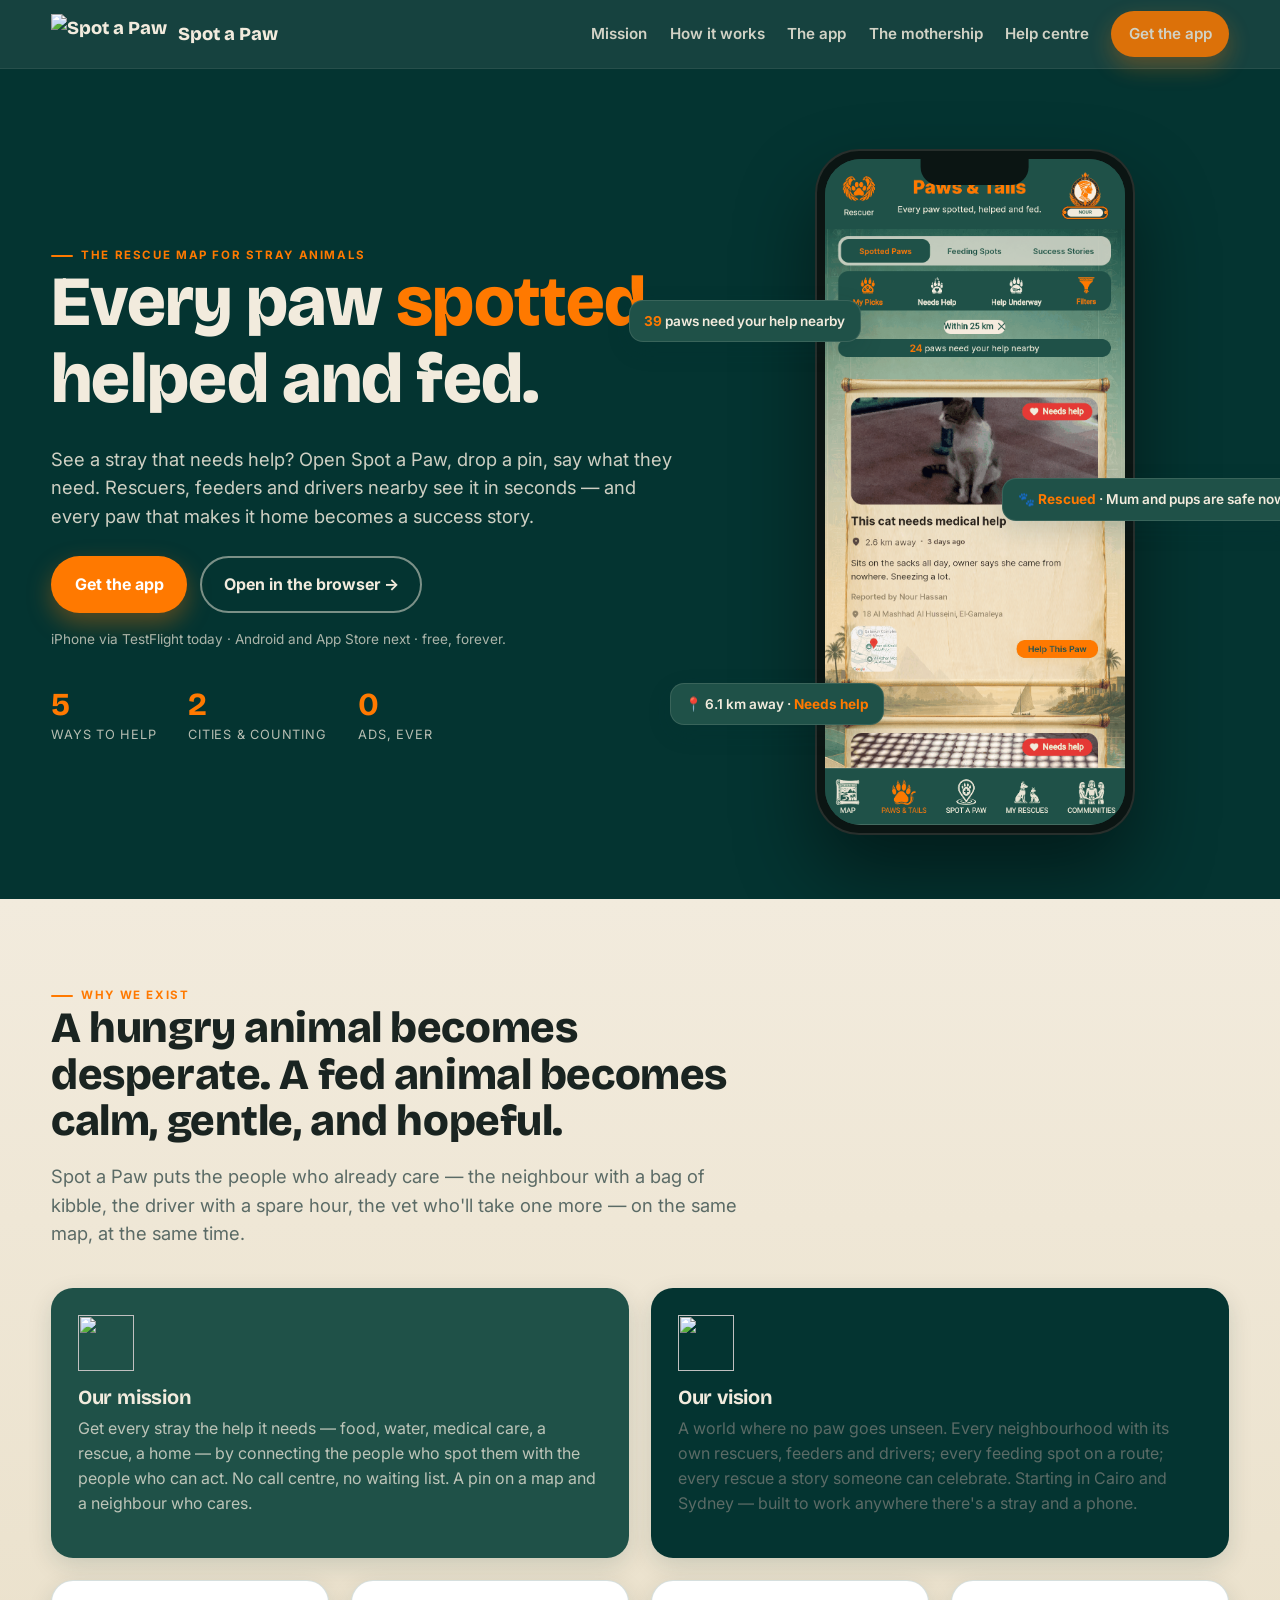
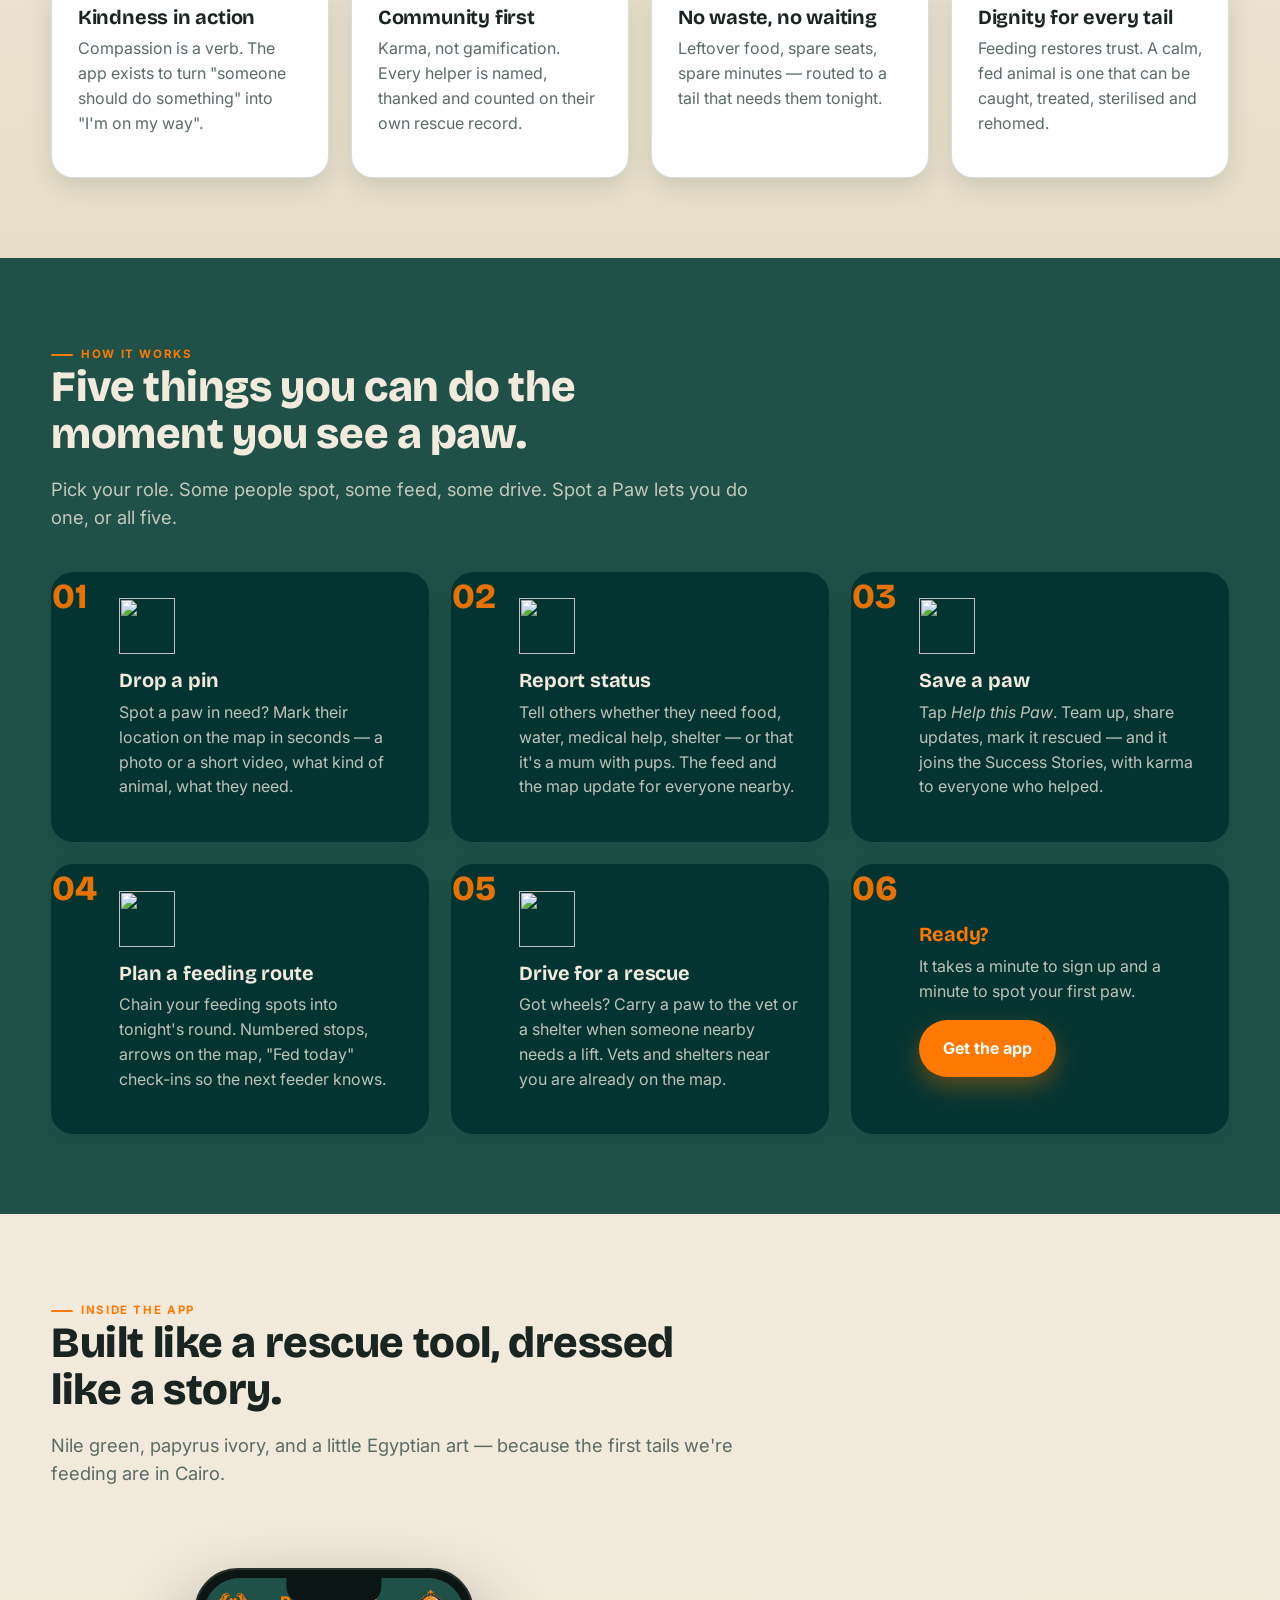
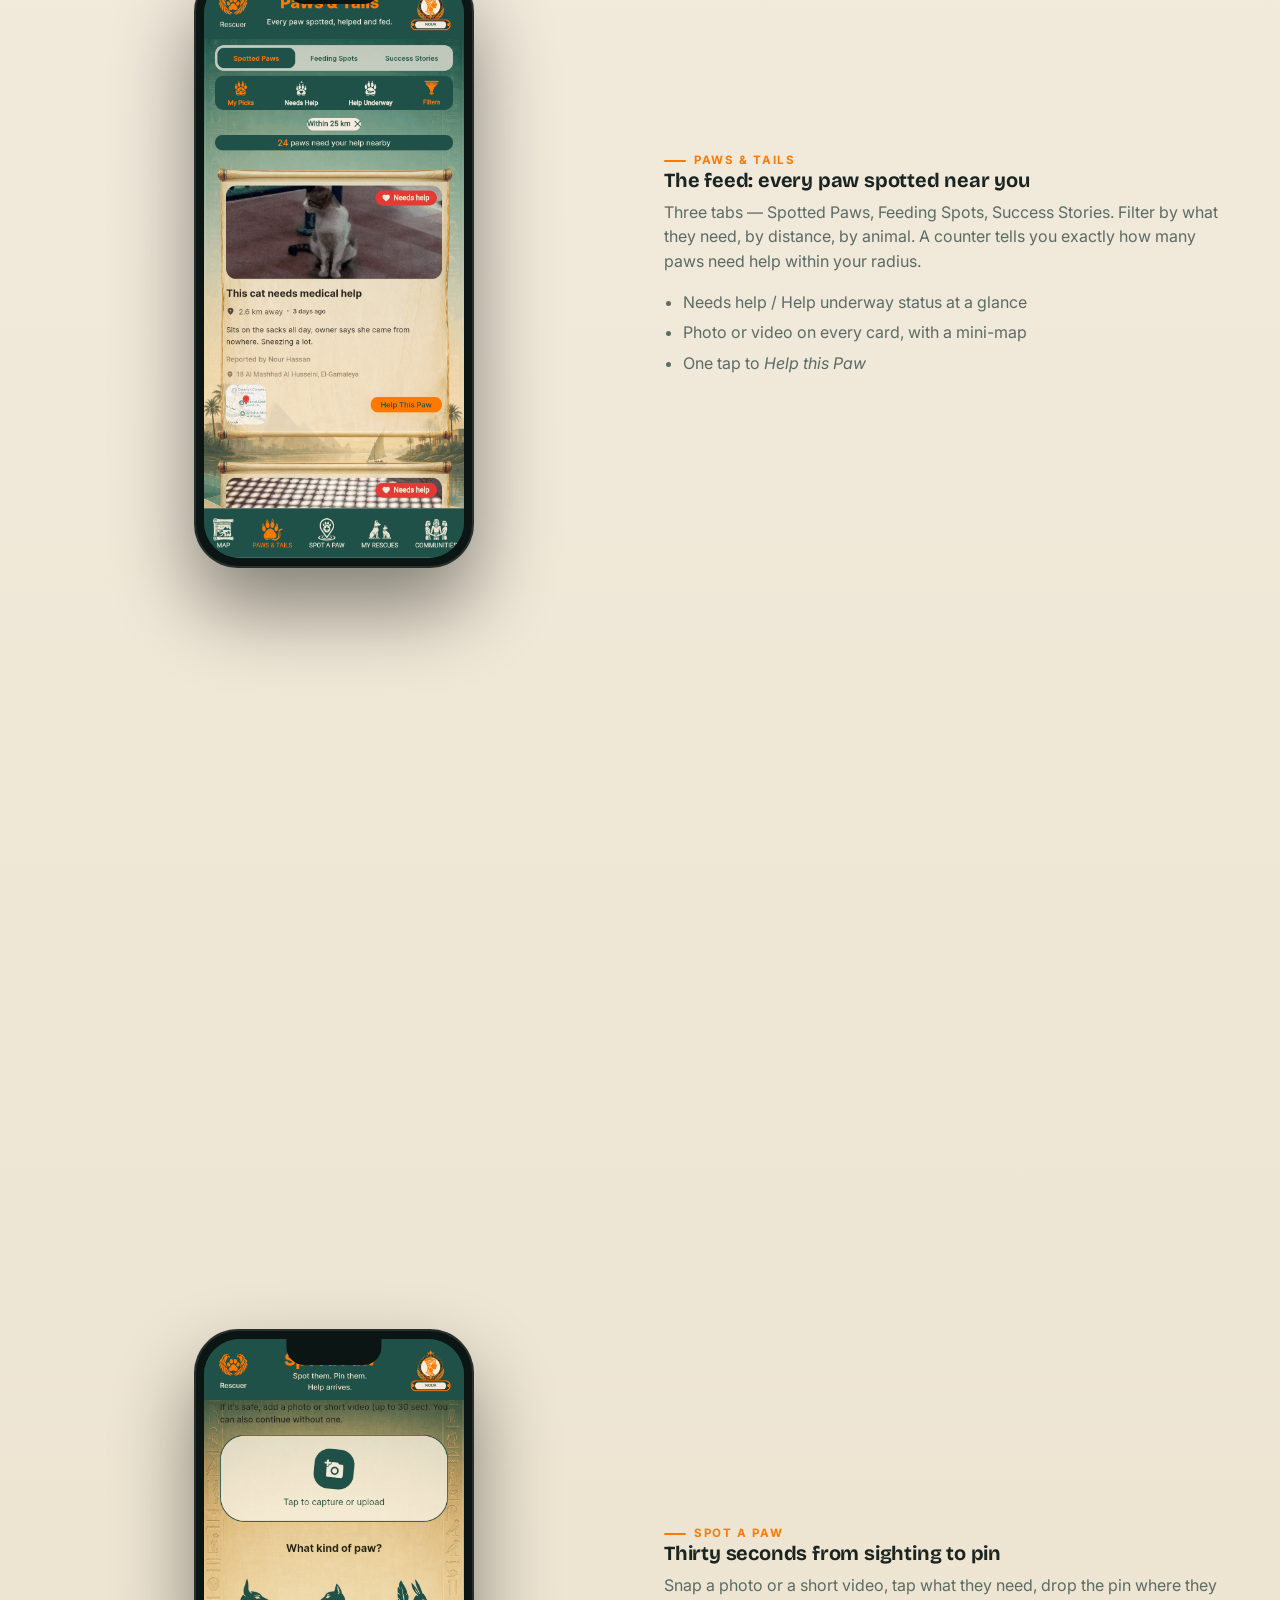
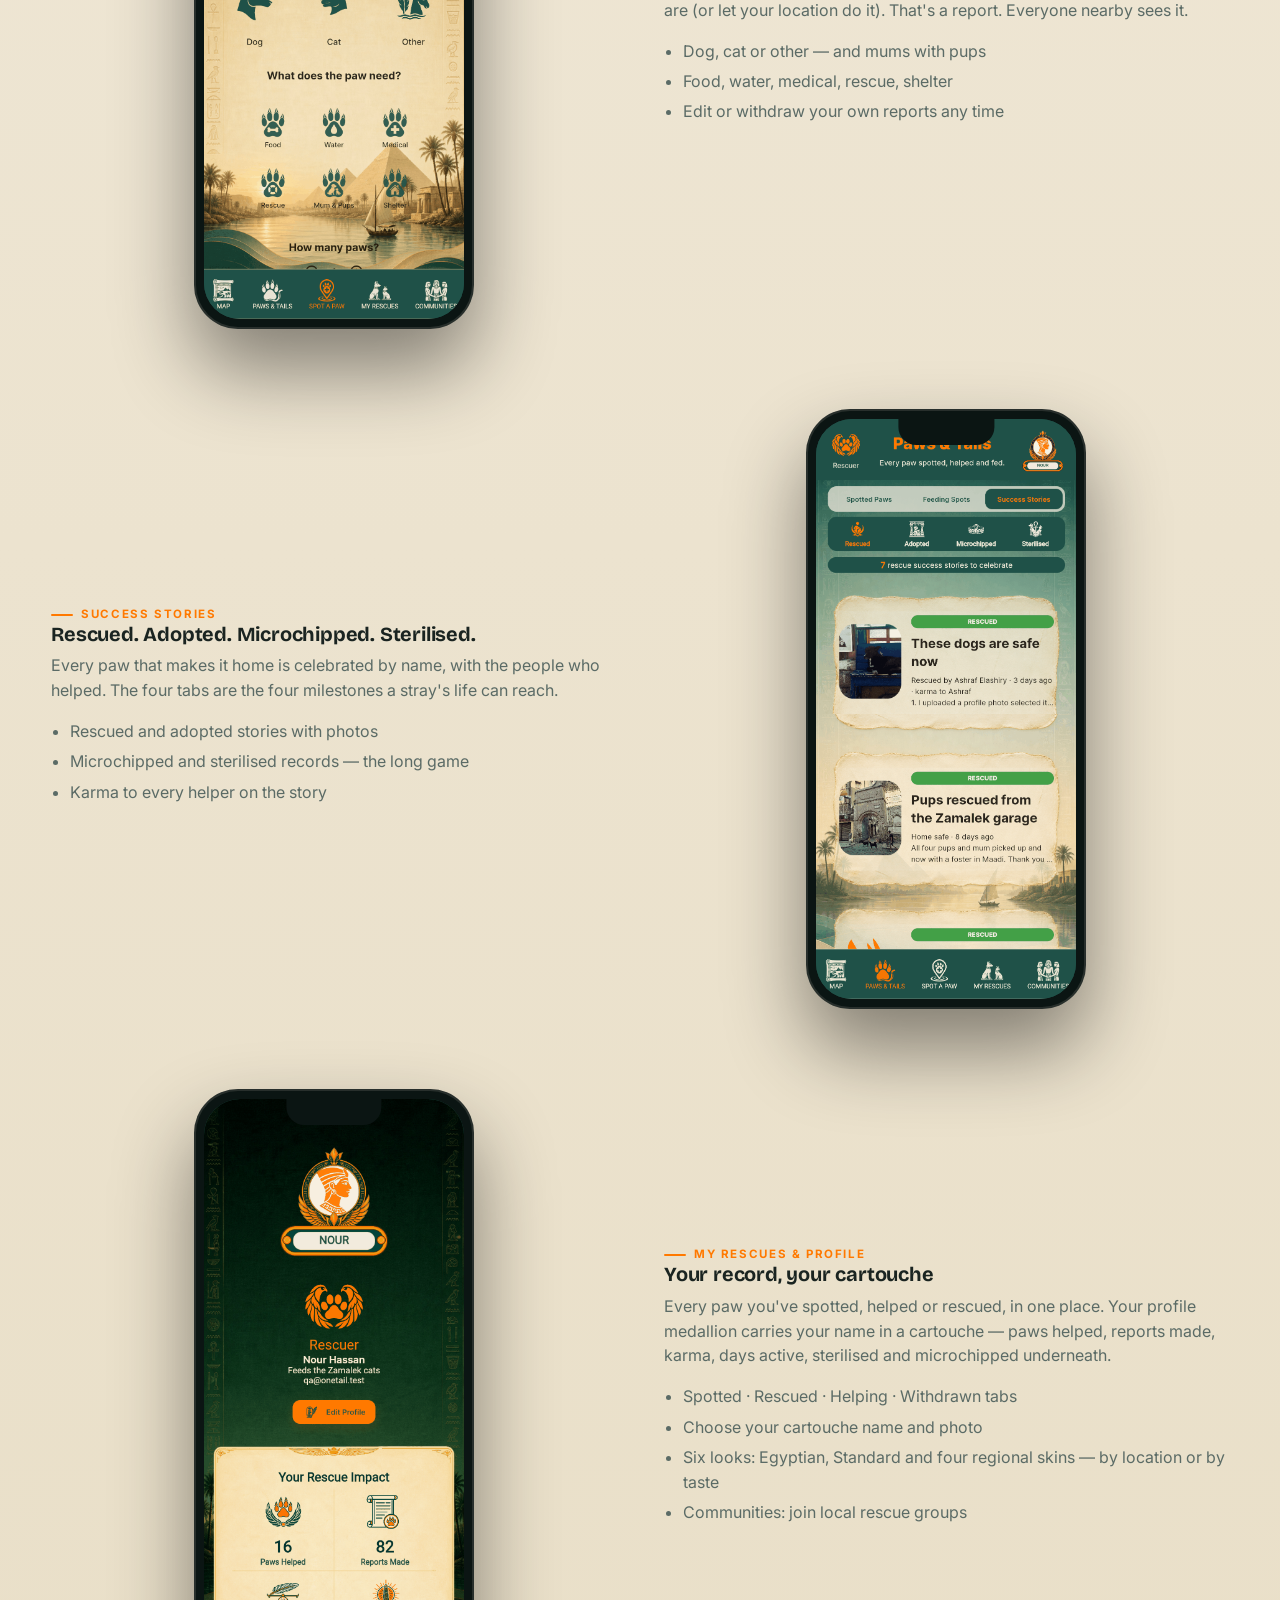
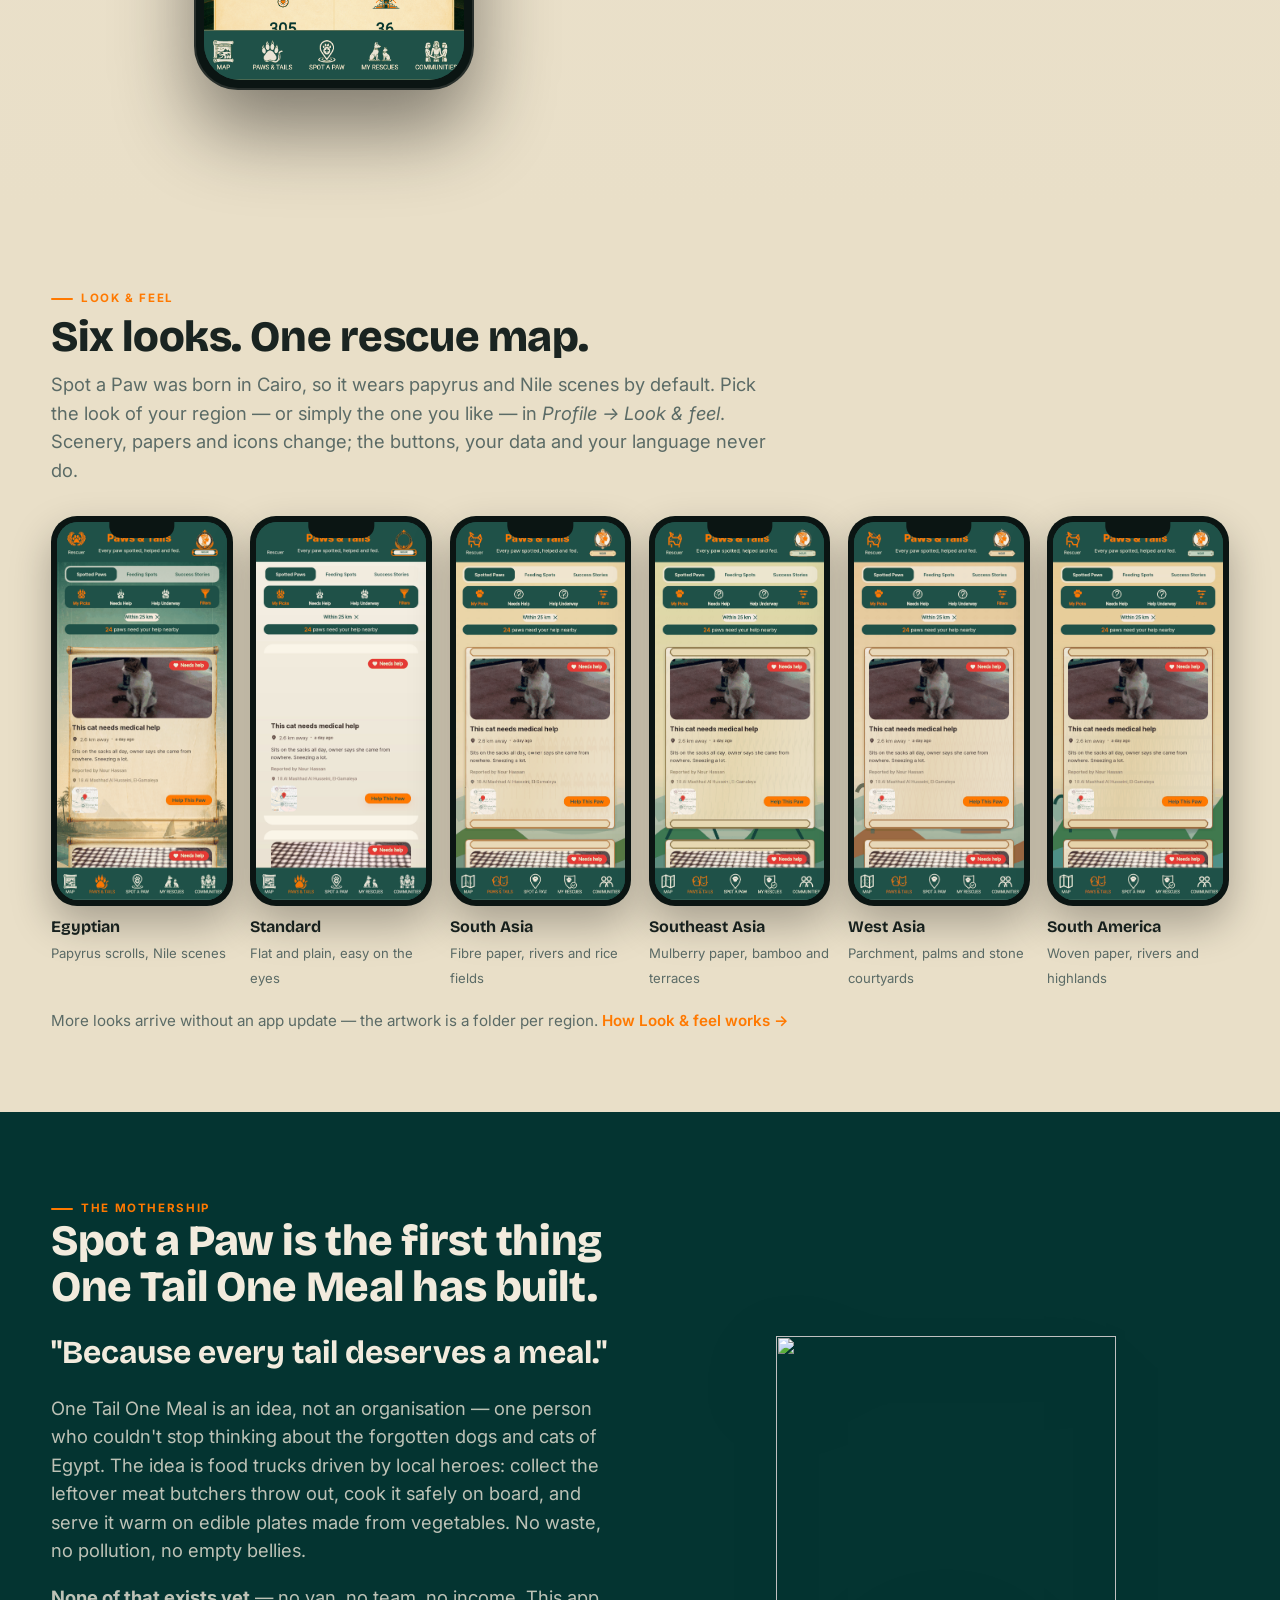
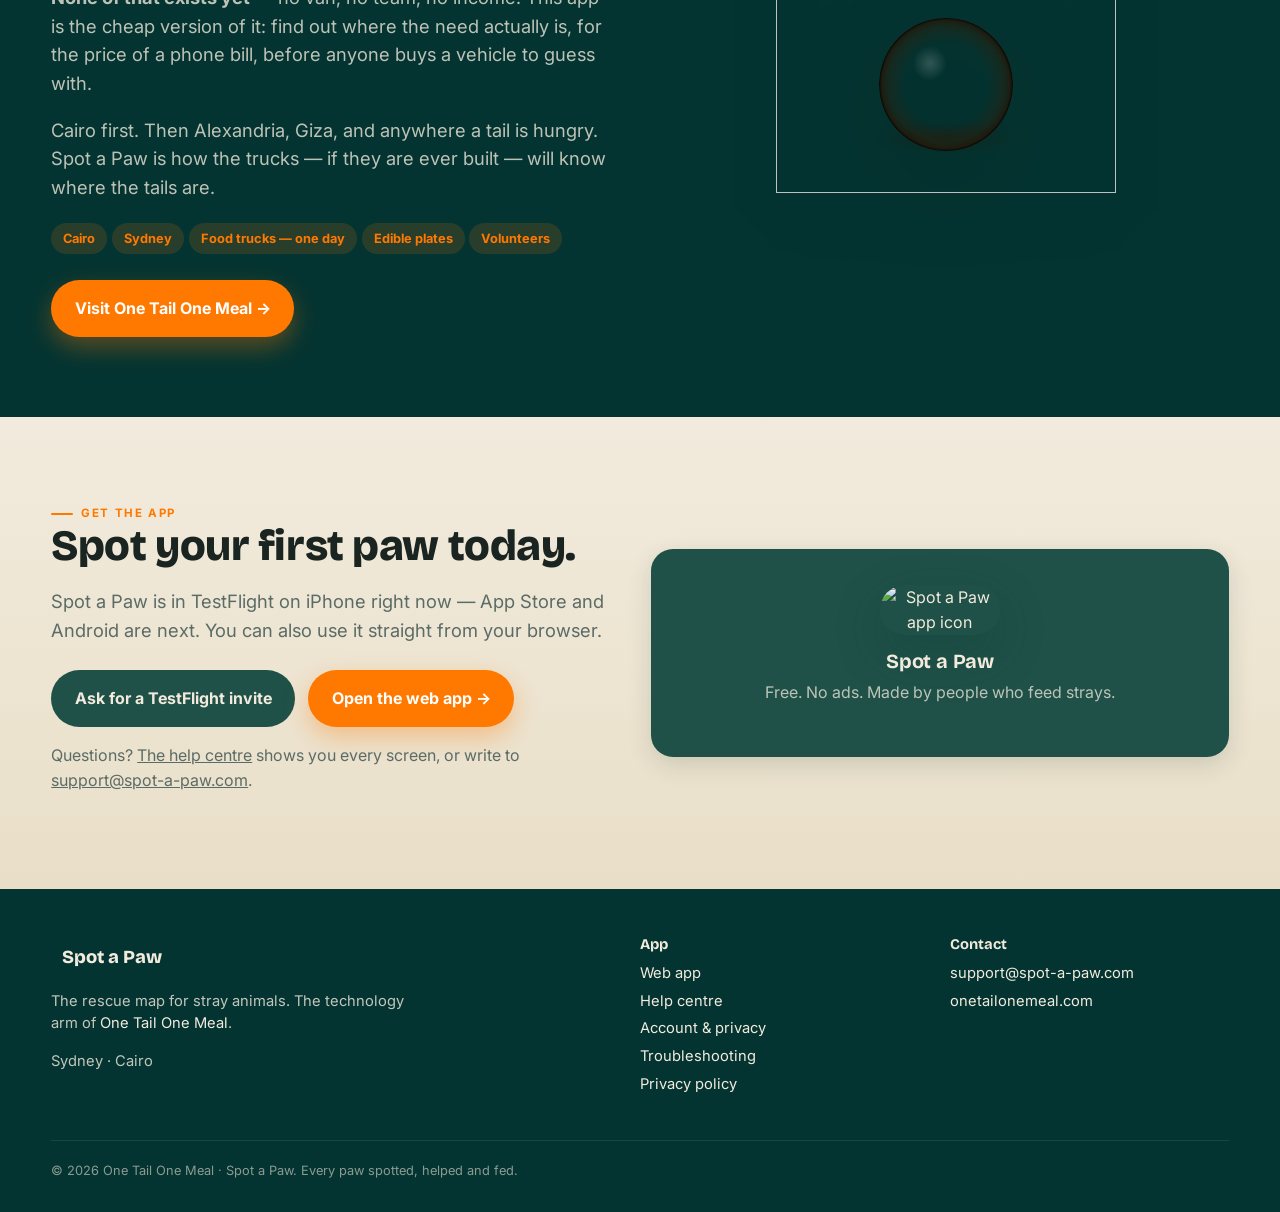
==== commit 3c02b309: "Recaptured stills and videos, English and Arabic; corrected video durations Every screenshot and tut" ====
--- a/index.html
+++ b/index.html
@@ -61,10 +61,10 @@
       <div class="phone" data-tour="hero" data-interval="3600">
         <div class="notch"></div>
         <div class="screen">
-          <img src="assets/screens/paws_and_tails.png?v=6beb4954" alt="Paws & Tails feed" class="on">
-          <img src="assets/screens/map.png?v=63a90093" alt="Rescue map">
+          <img src="assets/screens/paws_and_tails.png?v=0a2ae796" alt="Paws & Tails feed" class="on">
+          <img src="assets/screens/map.png?v=a360fecd" alt="Rescue map">
           <img src="assets/screens/spot_a_paw.png?v=38cc3e89" alt="Spot a Paw form">
-          <img src="assets/screens/success_stories.png?v=d4eaab0b" alt="Success stories">
+          <img src="assets/screens/success_stories.png?v=60700eda" alt="Success stories">
         </div>
       </div>
       <div class="float f1"><b>39</b> paws need your help nearby</div>
@@ -135,7 +135,7 @@
         <p class="muted">Three tabs — Spotted Paws, Feeding Spots, Success Stories. Filter by what they need, by distance, by animal. A counter tells you exactly how many paws need help within your radius.</p>
         <ul><li>Needs help / Help underway status at a glance</li><li>Photo or video on every card, with a mini-map</li><li>One tap to <em>Help this Paw</em></li></ul>
       </div>
-      <div class="phone-wrap"><div class="phone"><div class="notch"></div><div class="screen"><img class="on" src="assets/screens/paws_and_tails.png?v=6beb4954" alt="Paws & Tails feed"></div></div></div>
+      <div class="phone-wrap"><div class="phone"><div class="notch"></div><div class="screen"><img class="on" src="assets/screens/paws_and_tails.png?v=0a2ae796" alt="Paws & Tails feed"></div></div></div>
     </div>
 
     <div class="feature reveal">
@@ -145,7 +145,7 @@
         <p class="muted">Spotted paws, feeding spots, tonight's routes with numbered stops and arrows, and the vets and shelters within your search radius. Every pin opens straight into the report.</p>
         <ul><li>Colour-coded routes when you run more than one</li><li>Vets &amp; Shelters nearby, re-searched as you move</li><li>Filter by urgency</li></ul>
       </div>
-      <div class="phone-wrap"><div class="phone"><div class="notch"></div><div class="screen"><img class="on" src="assets/screens/map.png?v=63a90093" alt="Rescue map"></div></div></div>
+      <div class="phone-wrap"><div class="phone"><div class="notch"></div><div class="screen"><img class="on" src="assets/screens/map.png?v=a360fecd" alt="Rescue map"></div></div></div>
     </div>
 
     <div class="feature reveal">
@@ -165,7 +165,7 @@
         <p class="muted">Every paw that makes it home is celebrated by name, with the people who helped. The four tabs are the four milestones a stray's life can reach.</p>
         <ul><li>Rescued and adopted stories with photos</li><li>Microchipped and sterilised records — the long game</li><li>Karma to every helper on the story</li></ul>
       </div>
-      <div class="phone-wrap"><div class="phone"><div class="notch"></div><div class="screen"><img class="on" src="assets/screens/success_stories.png?v=d4eaab0b" alt="Success stories"></div></div></div>
+      <div class="phone-wrap"><div class="phone"><div class="notch"></div><div class="screen"><img class="on" src="assets/screens/success_stories.png?v=60700eda" alt="Success stories"></div></div></div>
     </div>
 
     <div class="feature reveal">
@@ -175,7 +175,7 @@
         <p class="muted">Every paw you've spotted, helped or rescued, in one place. Your profile medallion carries your name in a cartouche — paws helped, reports made, karma, days active, sterilised and microchipped underneath.</p>
         <ul><li>Spotted · Rescued · Helping · Withdrawn tabs</li><li>Choose your cartouche name and photo</li><li>Six looks: Egyptian, Standard and four regional skins — by location or by taste</li><li>Communities: join local rescue groups</li></ul>
       </div>
-      <div class="phone-wrap"><div class="phone"><div class="notch"></div><div class="screen"><img class="on" src="assets/screens/profile.png?v=67f0faa9" alt="Profile"></div></div></div>
+      <div class="phone-wrap"><div class="phone"><div class="notch"></div><div class="screen"><img class="on" src="assets/screens/profile.png?v=af421678" alt="Profile"></div></div></div>
     </div>
   </div>
 </section>
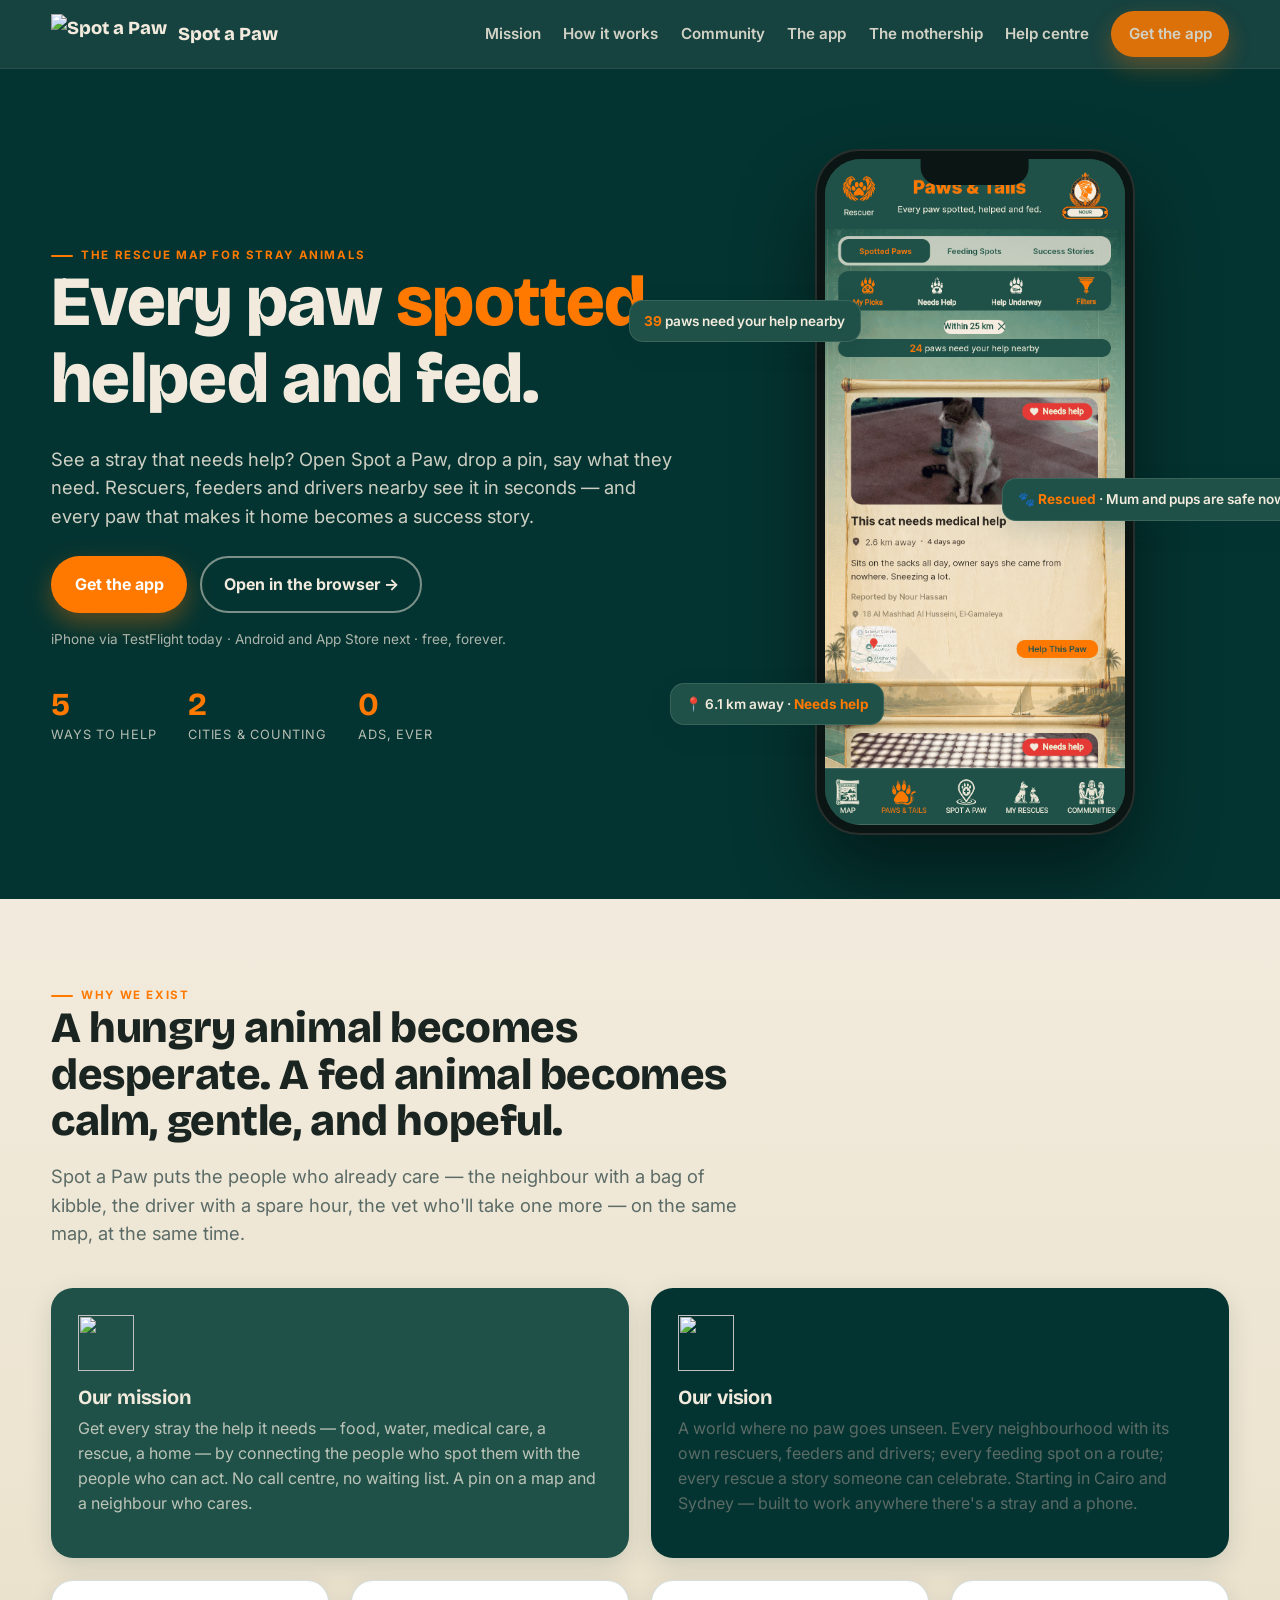
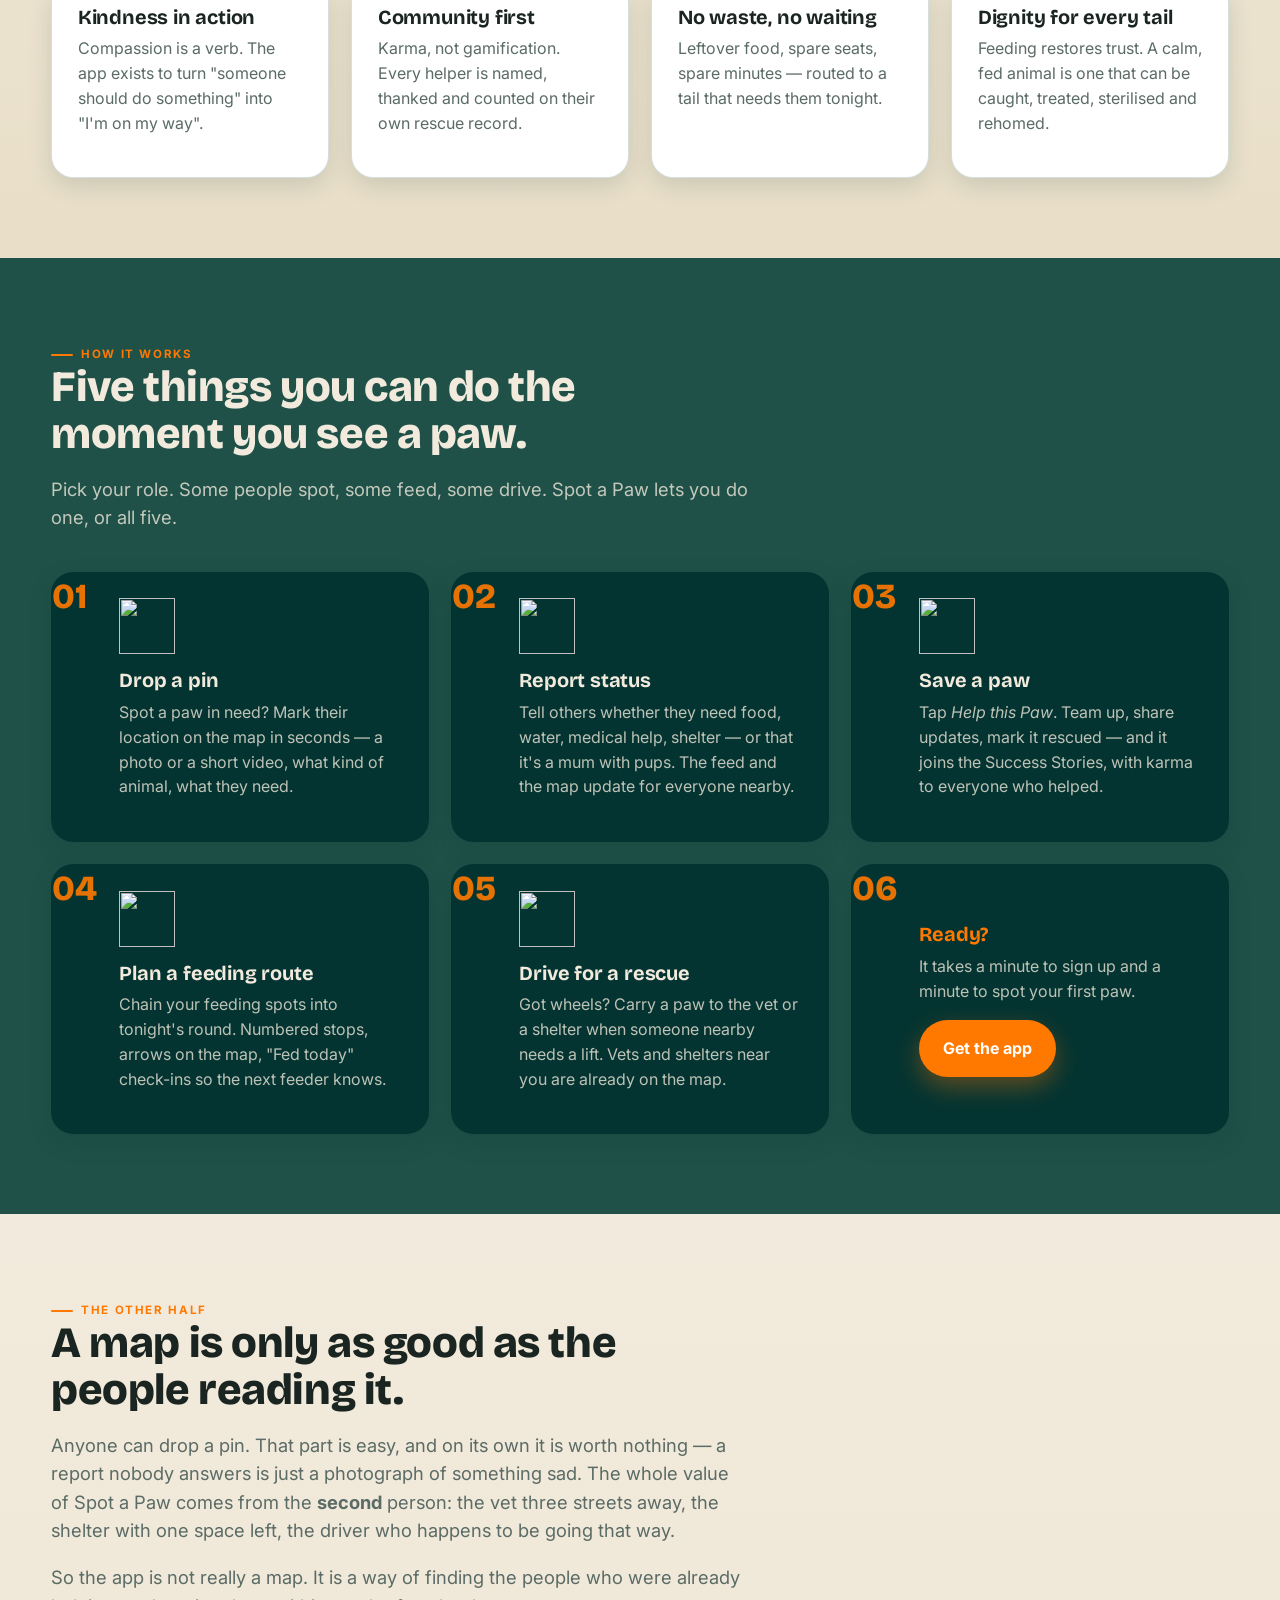
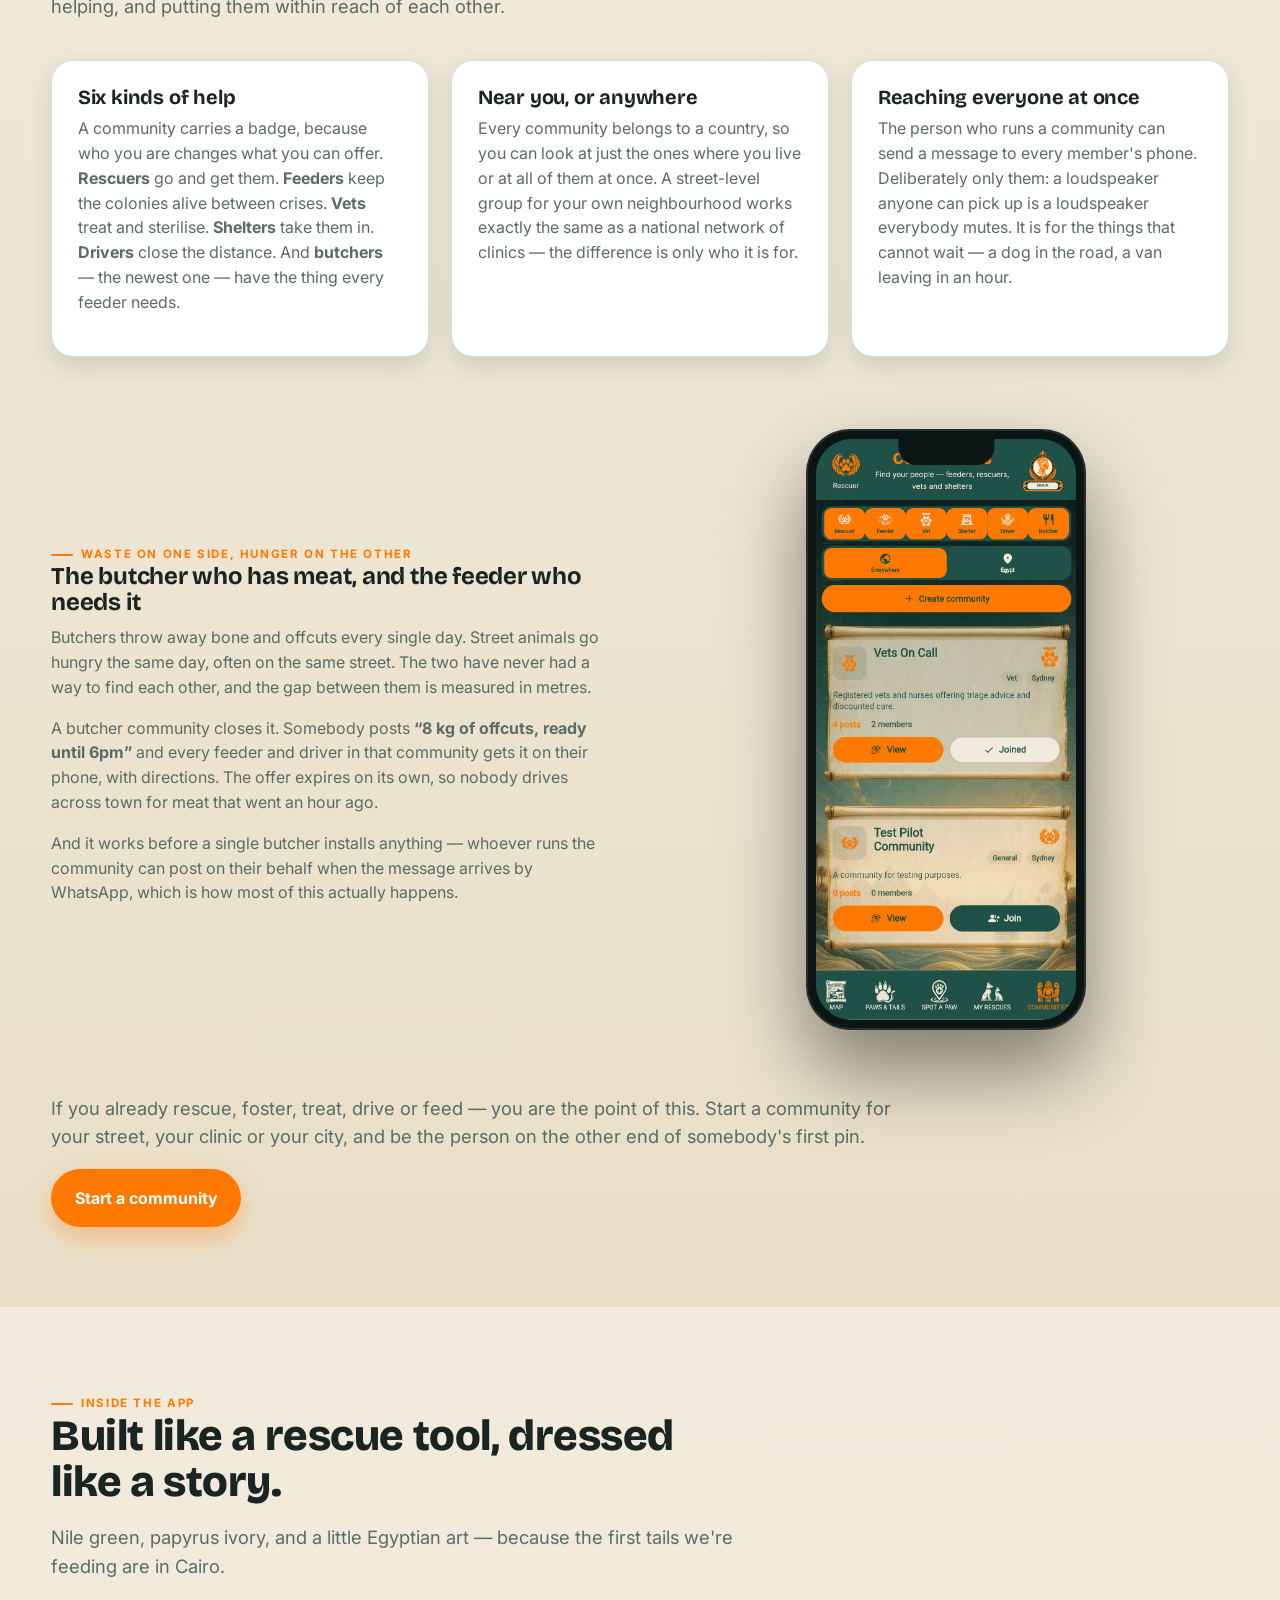
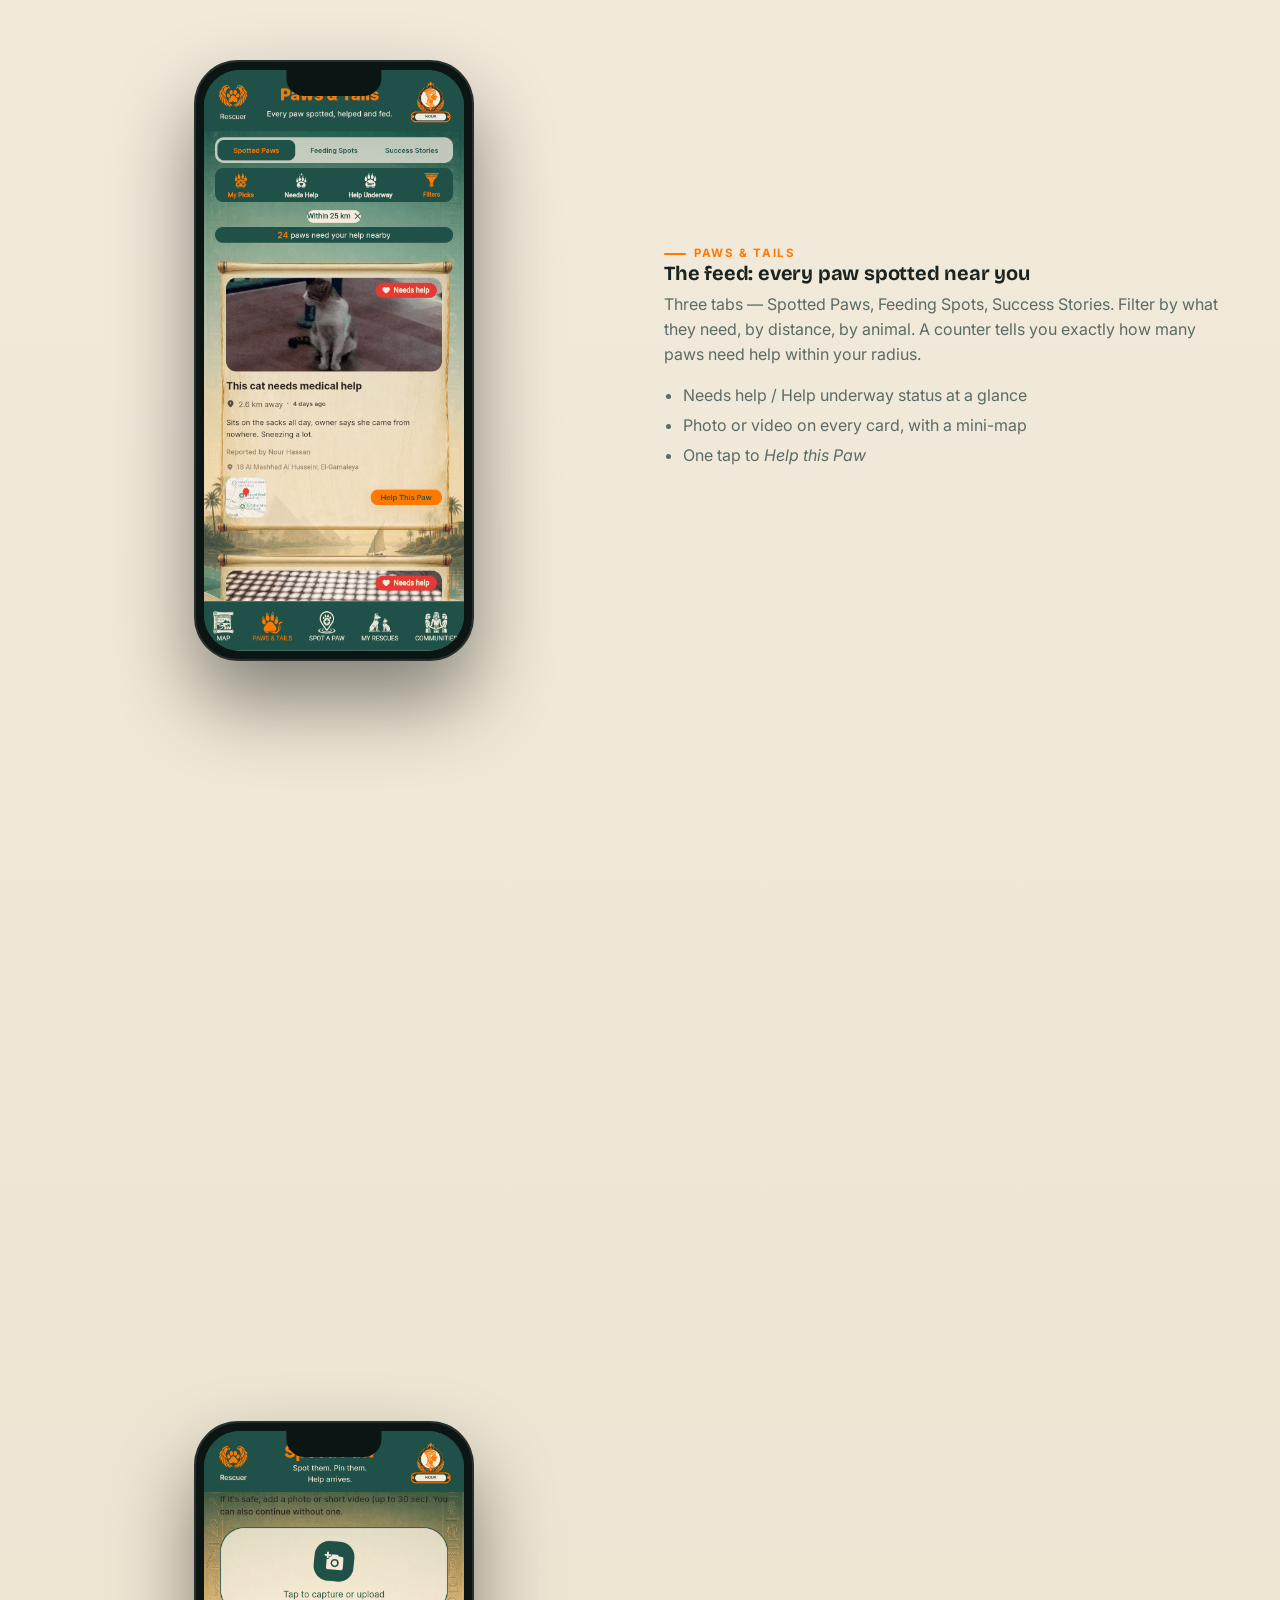
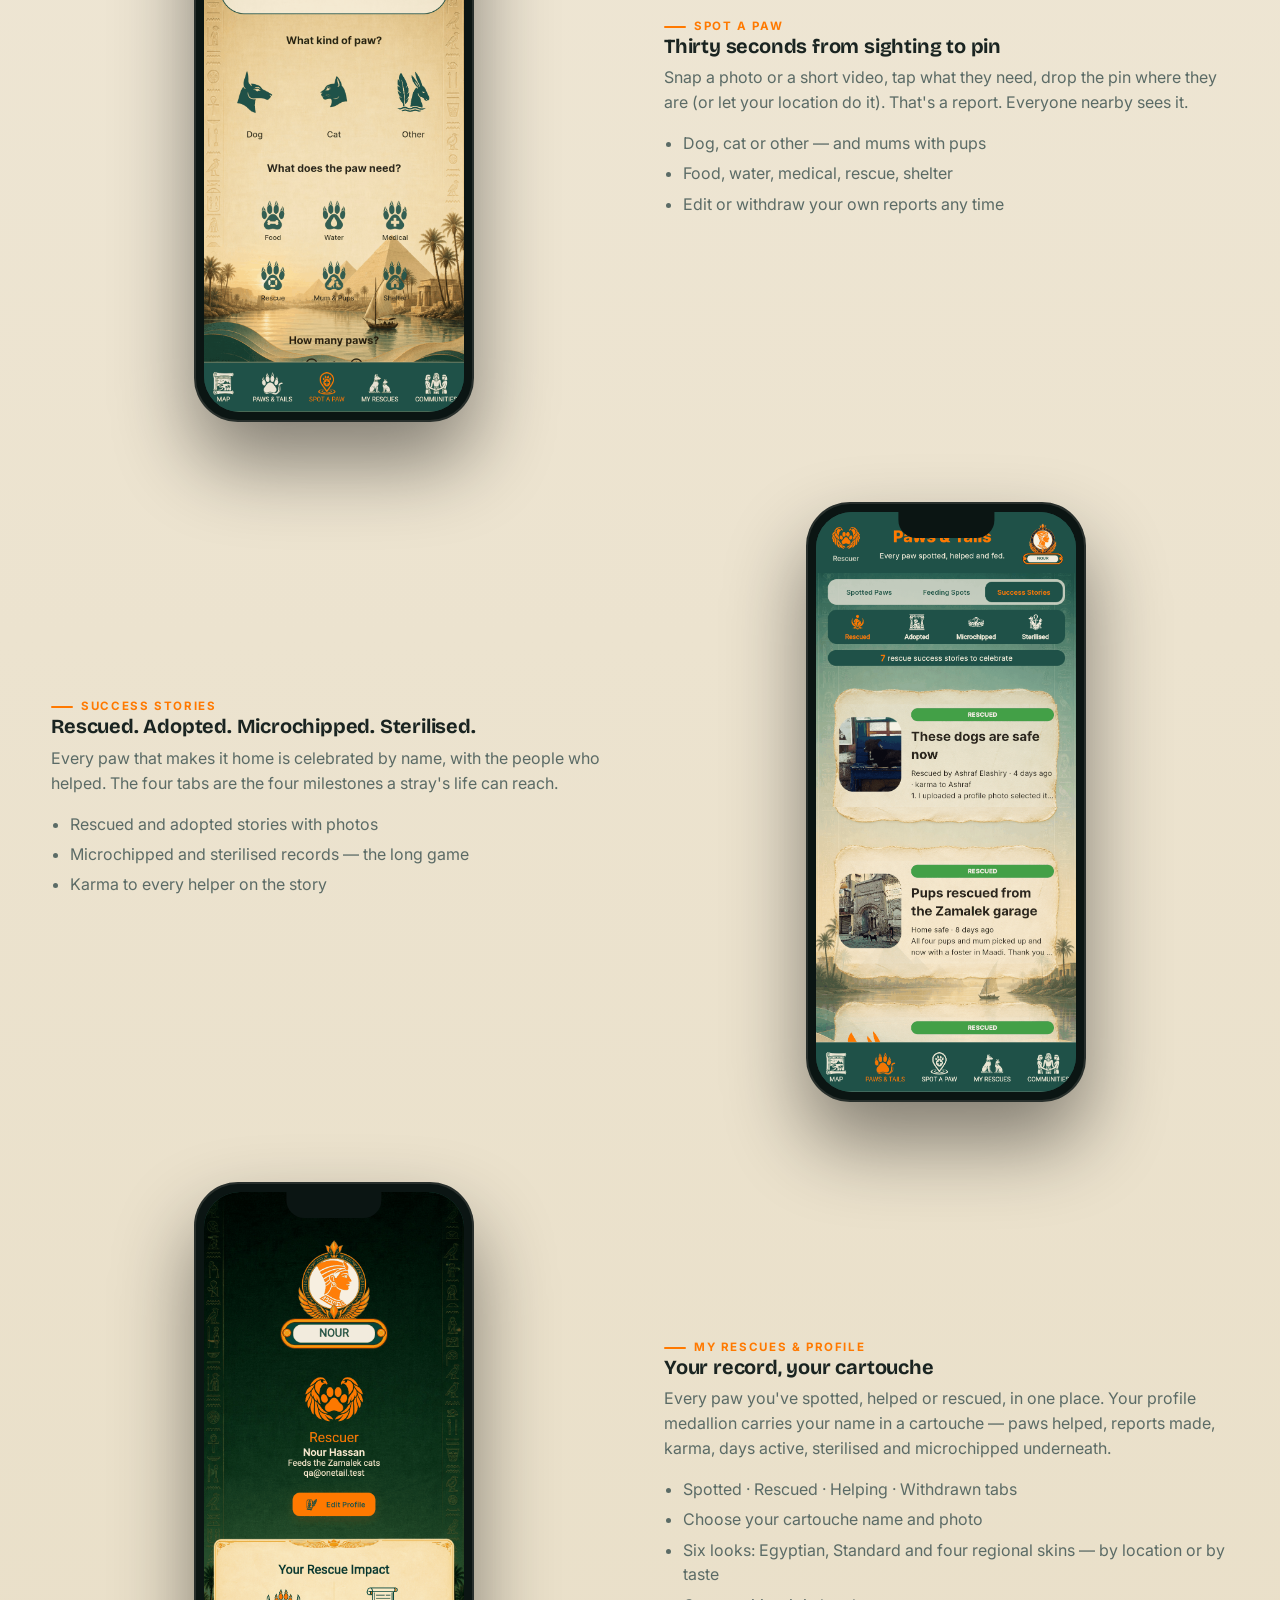
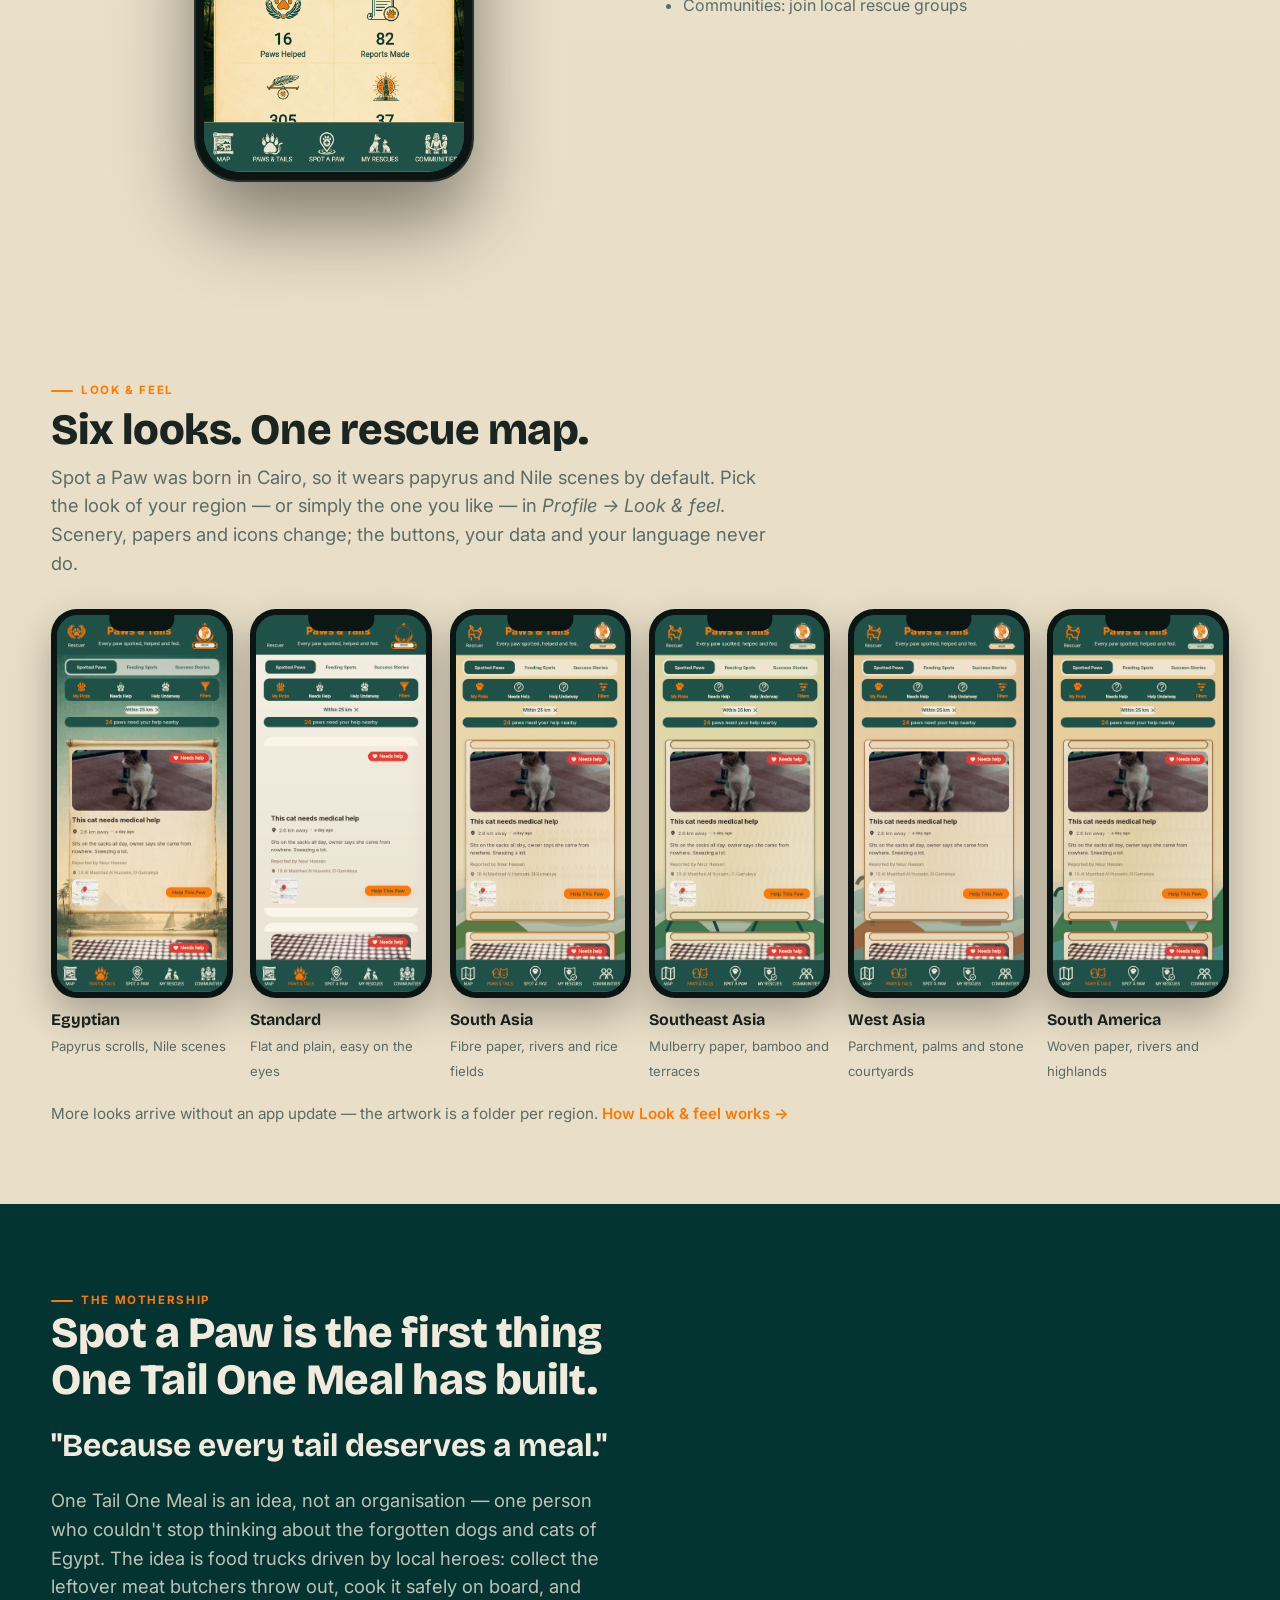
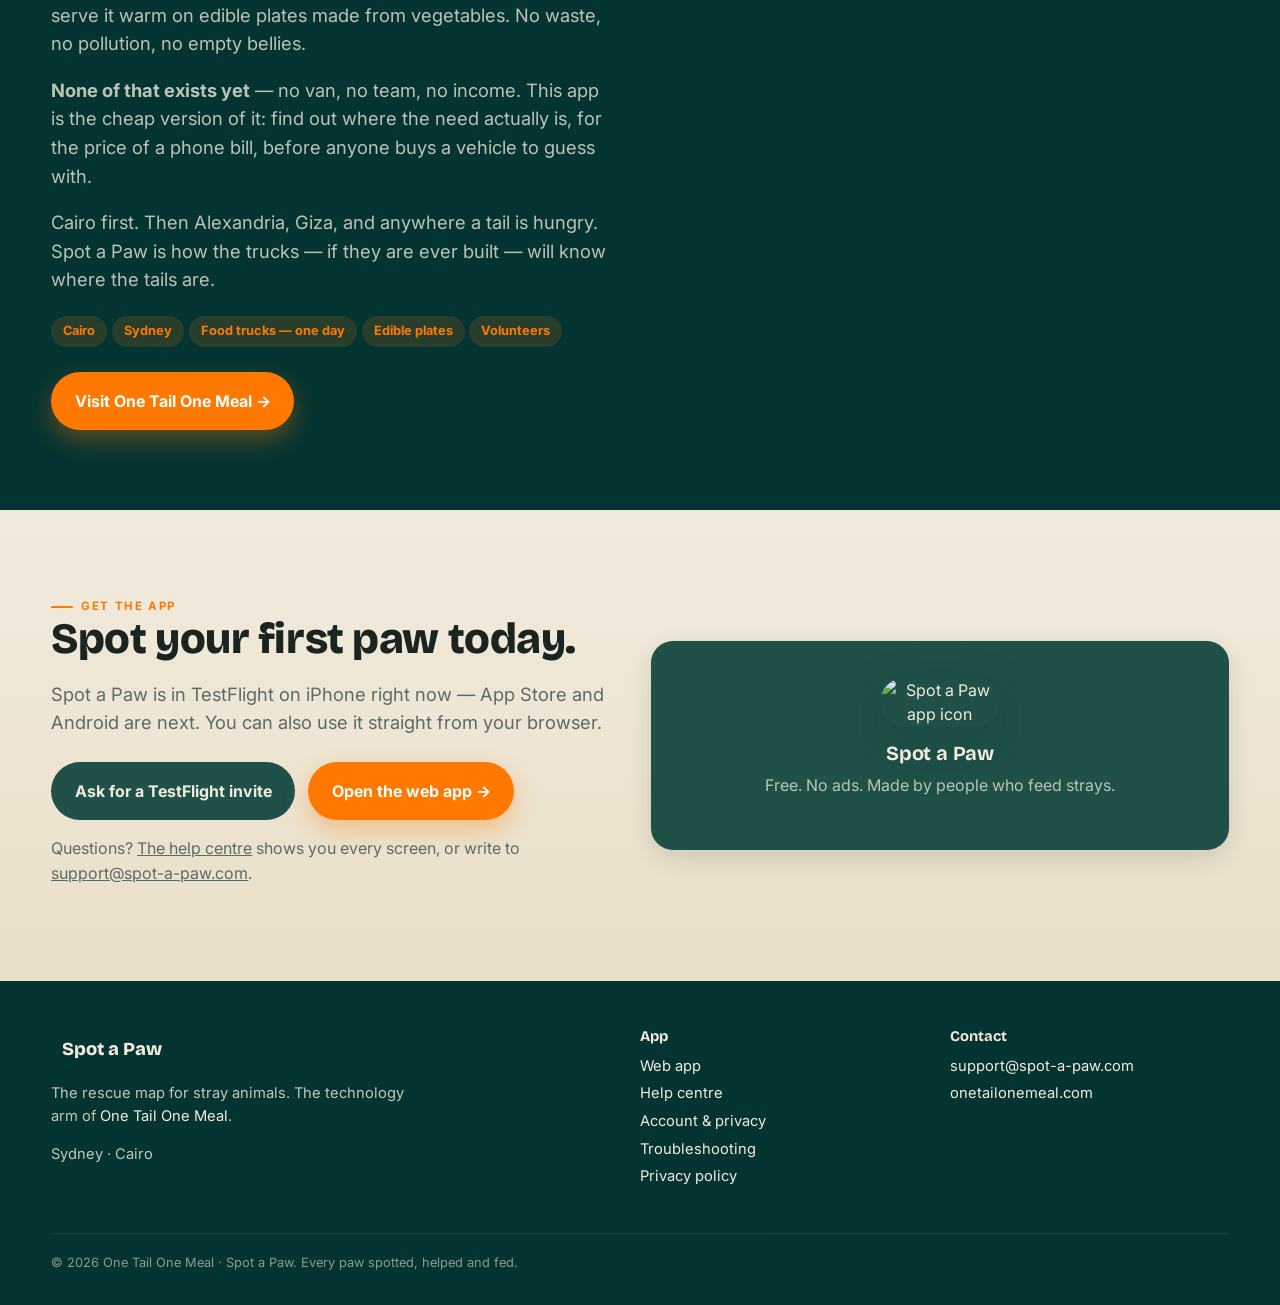
==== commit ac4f809e: "Communities on the site and help centre; Arabic for the new features; build 17 screenshots" ====
--- a/index.html
+++ b/index.html
@@ -31,6 +31,7 @@
     <div class="nav-links">
       <a href="#mission">Mission</a>
       <a href="#how">How it works</a>
+      <a href="#community">Community</a>
       <a href="#features">The app</a>
       <a href="#mothership">The mothership</a>
       <a href="help.html">Help centre</a>
@@ -61,10 +62,10 @@
       <div class="phone" data-tour="hero" data-interval="3600">
         <div class="notch"></div>
         <div class="screen">
-          <img src="assets/screens/paws_and_tails.png?v=0a2ae796" alt="Paws & Tails feed" class="on">
-          <img src="assets/screens/map.png?v=a360fecd" alt="Rescue map">
+          <img src="assets/screens/paws_and_tails.png?v=08899845" alt="Paws & Tails feed" class="on">
+          <img src="assets/screens/map.png?v=32bf8ca6" alt="Rescue map">
           <img src="assets/screens/spot_a_paw.png?v=38cc3e89" alt="Spot a Paw form">
-          <img src="assets/screens/success_stories.png?v=60700eda" alt="Success stories">
+          <img src="assets/screens/success_stories.png?v=6fe6dde8" alt="Success stories">
         </div>
       </div>
       <div class="float f1"><b>39</b> paws need your help nearby</div>
@@ -120,6 +121,78 @@
   </div>
 </section>
 
+<section id="community" class="papyrus">
+  <div class="wrap">
+    <div class="section-head reveal">
+      <span class="eyebrow">The other half</span>
+      <h2>A map is only as good as the people reading it.</h2>
+      <p class="lead">Anyone can drop a pin. That part is easy, and on its own it is
+        worth nothing &mdash; a report nobody answers is just a photograph of something
+        sad. The whole value of Spot a Paw comes from the <strong>second</strong>
+        person: the vet three streets away, the shelter with one space left, the
+        driver who happens to be going that way.</p>
+      <p class="lead">So the app is not really a map. It is a way of finding the
+        people who were already helping, and putting them within reach of each other.</p>
+    </div>
+
+    <div class="grid g3">
+      <div class="card reveal">
+        <h3>Six kinds of help</h3>
+        <p class="muted">A community carries a badge, because who you are changes what
+          you can offer. <strong>Rescuers</strong> go and get them.
+          <strong>Feeders</strong> keep the colonies alive between crises.
+          <strong>Vets</strong> treat and sterilise. <strong>Shelters</strong> take them
+          in. <strong>Drivers</strong> close the distance. And
+          <strong>butchers</strong> &mdash; the newest one &mdash; have the thing every
+          feeder needs.</p>
+      </div>
+      <div class="card reveal">
+        <h3>Near you, or anywhere</h3>
+        <p class="muted">Every community belongs to a country, so you can look at just
+          the ones where you live or at all of them at once. A street-level group for
+          your own neighbourhood works exactly the same as a national network of
+          clinics &mdash; the difference is only who it is for.</p>
+      </div>
+      <div class="card reveal">
+        <h3>Reaching everyone at once</h3>
+        <p class="muted">The person who runs a community can send a message to every
+          member's phone. Deliberately only them: a loudspeaker anyone can pick up is a
+          loudspeaker everybody mutes. It is for the things that cannot wait &mdash; a
+          dog in the road, a van leaving in an hour.</p>
+      </div>
+    </div>
+
+    <div class="feature" style="margin-top:2rem">
+      <div class="reveal">
+        <span class="eyebrow">Waste on one side, hunger on the other</span>
+        <h3 style="font-size:1.5rem">The butcher who has meat, and the feeder who needs it</h3>
+        <p class="muted">Butchers throw away bone and offcuts every single day. Street
+          animals go hungry the same day, often on the same street. The two have never
+          had a way to find each other, and the gap between them is measured in metres.</p>
+        <p class="muted">A butcher community closes it. Somebody posts <strong>&ldquo;8 kg
+          of offcuts, ready until 6pm&rdquo;</strong> and every feeder and driver in that
+          community gets it on their phone, with directions. The offer expires on its
+          own, so nobody drives across town for meat that went an hour ago.</p>
+        <p class="muted">And it works before a single butcher installs anything &mdash;
+          whoever runs the community can post on their behalf when the message arrives by
+          WhatsApp, which is how most of this actually happens.</p>
+      </div>
+      <div class="reveal phone-wrap">
+        <div class="phone"><div class="notch"></div><div class="screen">
+          <img class="on" src="assets/screens/communities.png?v=5368c72a" alt="Communities in Spot a Paw">
+        </div></div>
+      </div>
+    </div>
+
+    <div class="reveal" style="margin-top:1.5rem">
+      <p class="lead" style="max-width:70ch">If you already rescue, foster, treat, drive
+        or feed &mdash; you are the point of this. Start a community for your street, your
+        clinic or your city, and be the person on the other end of somebody's first pin.</p>
+      <a class="btn btn-orange" href="#get">Start a community</a>
+    </div>
+  </div>
+</section>
+
 <section id="features" class="papyrus">
   <div class="wrap">
     <div class="section-head reveal">
@@ -135,7 +208,7 @@
         <p class="muted">Three tabs — Spotted Paws, Feeding Spots, Success Stories. Filter by what they need, by distance, by animal. A counter tells you exactly how many paws need help within your radius.</p>
         <ul><li>Needs help / Help underway status at a glance</li><li>Photo or video on every card, with a mini-map</li><li>One tap to <em>Help this Paw</em></li></ul>
       </div>
-      <div class="phone-wrap"><div class="phone"><div class="notch"></div><div class="screen"><img class="on" src="assets/screens/paws_and_tails.png?v=0a2ae796" alt="Paws & Tails feed"></div></div></div>
+      <div class="phone-wrap"><div class="phone"><div class="notch"></div><div class="screen"><img class="on" src="assets/screens/paws_and_tails.png?v=08899845" alt="Paws & Tails feed"></div></div></div>
     </div>
 
     <div class="feature reveal">
@@ -145,7 +218,7 @@
         <p class="muted">Spotted paws, feeding spots, tonight's routes with numbered stops and arrows, and the vets and shelters within your search radius. Every pin opens straight into the report.</p>
         <ul><li>Colour-coded routes when you run more than one</li><li>Vets &amp; Shelters nearby, re-searched as you move</li><li>Filter by urgency</li></ul>
       </div>
-      <div class="phone-wrap"><div class="phone"><div class="notch"></div><div class="screen"><img class="on" src="assets/screens/map.png?v=a360fecd" alt="Rescue map"></div></div></div>
+      <div class="phone-wrap"><div class="phone"><div class="notch"></div><div class="screen"><img class="on" src="assets/screens/map.png?v=32bf8ca6" alt="Rescue map"></div></div></div>
     </div>
 
     <div class="feature reveal">
@@ -165,7 +238,7 @@
         <p class="muted">Every paw that makes it home is celebrated by name, with the people who helped. The four tabs are the four milestones a stray's life can reach.</p>
         <ul><li>Rescued and adopted stories with photos</li><li>Microchipped and sterilised records — the long game</li><li>Karma to every helper on the story</li></ul>
       </div>
-      <div class="phone-wrap"><div class="phone"><div class="notch"></div><div class="screen"><img class="on" src="assets/screens/success_stories.png?v=60700eda" alt="Success stories"></div></div></div>
+      <div class="phone-wrap"><div class="phone"><div class="notch"></div><div class="screen"><img class="on" src="assets/screens/success_stories.png?v=6fe6dde8" alt="Success stories"></div></div></div>
     </div>
 
     <div class="feature reveal">
@@ -175,7 +248,7 @@
         <p class="muted">Every paw you've spotted, helped or rescued, in one place. Your profile medallion carries your name in a cartouche — paws helped, reports made, karma, days active, sterilised and microchipped underneath.</p>
         <ul><li>Spotted · Rescued · Helping · Withdrawn tabs</li><li>Choose your cartouche name and photo</li><li>Six looks: Egyptian, Standard and four regional skins — by location or by taste</li><li>Communities: join local rescue groups</li></ul>
       </div>
-      <div class="phone-wrap"><div class="phone"><div class="notch"></div><div class="screen"><img class="on" src="assets/screens/profile.png?v=af421678" alt="Profile"></div></div></div>
+      <div class="phone-wrap"><div class="phone"><div class="notch"></div><div class="screen"><img class="on" src="assets/screens/profile.png?v=e81b6bb8" alt="Profile"></div></div></div>
     </div>
   </div>
 </section>
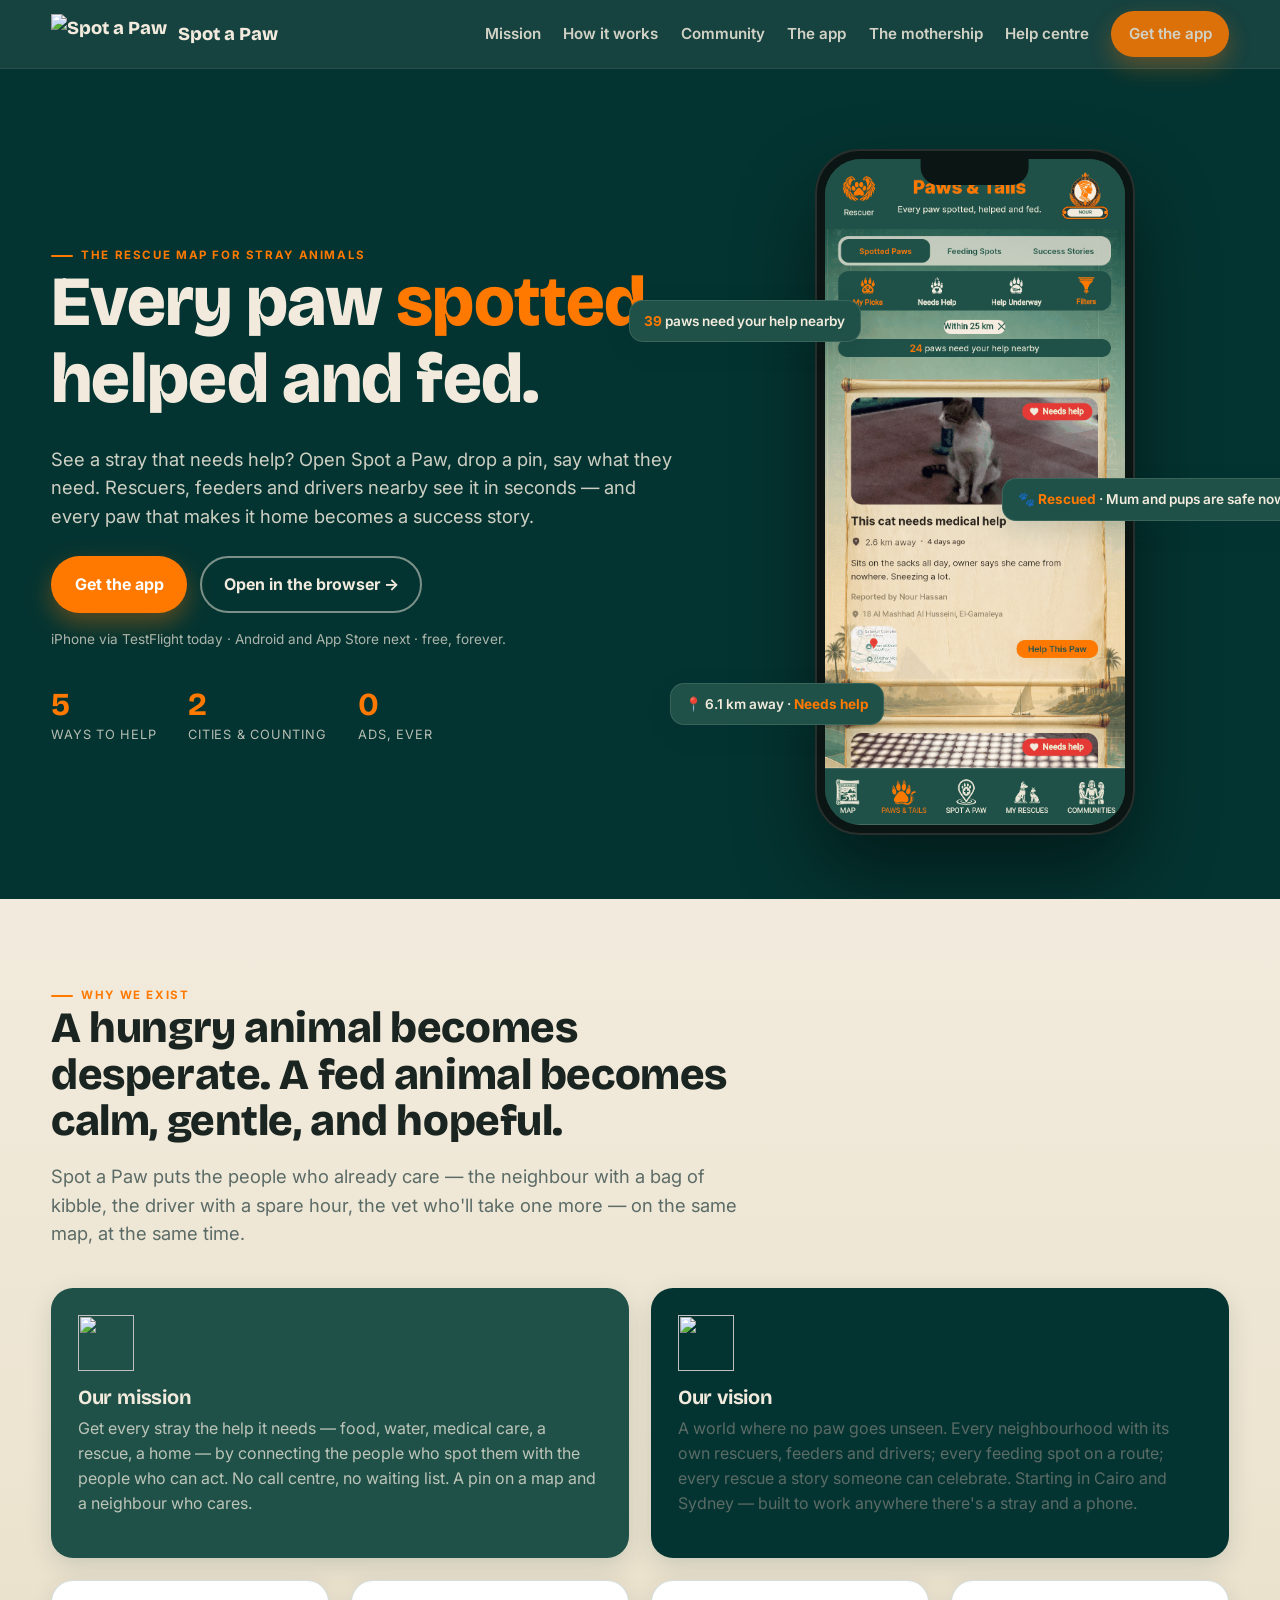
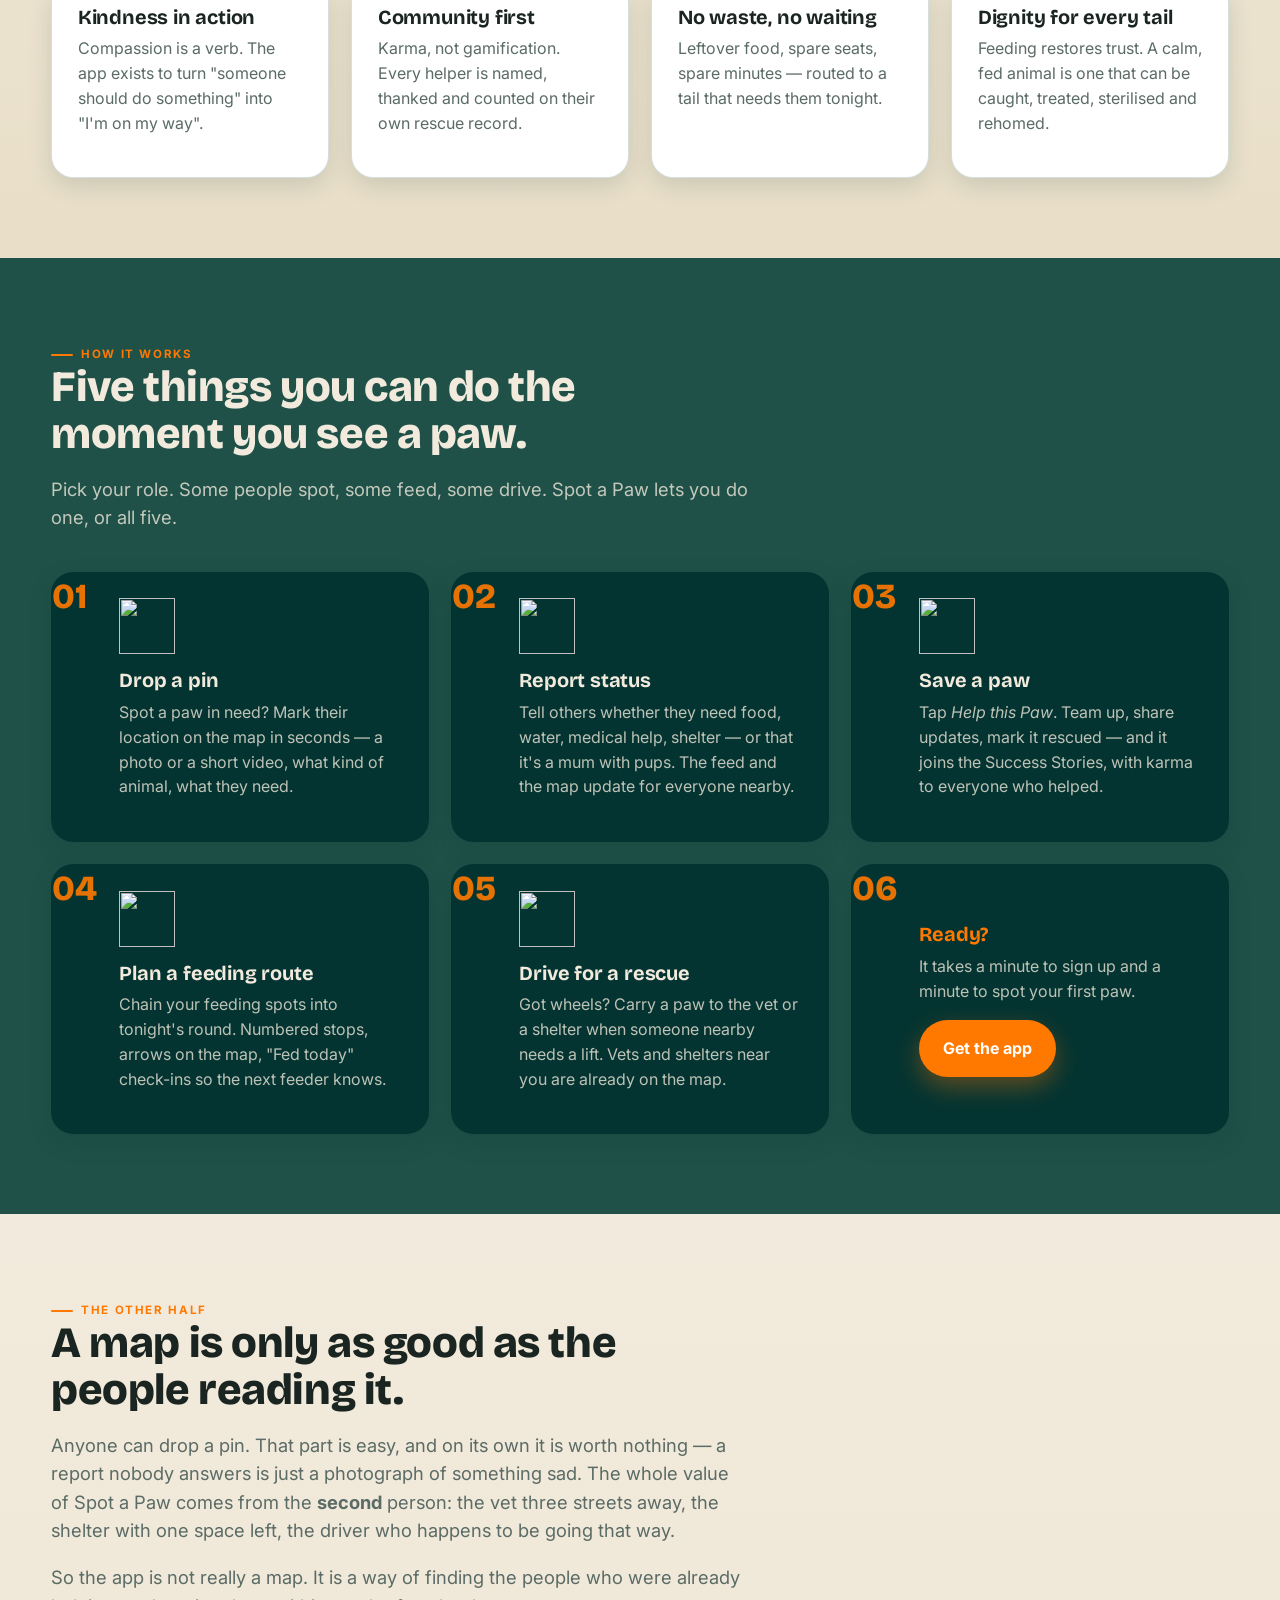
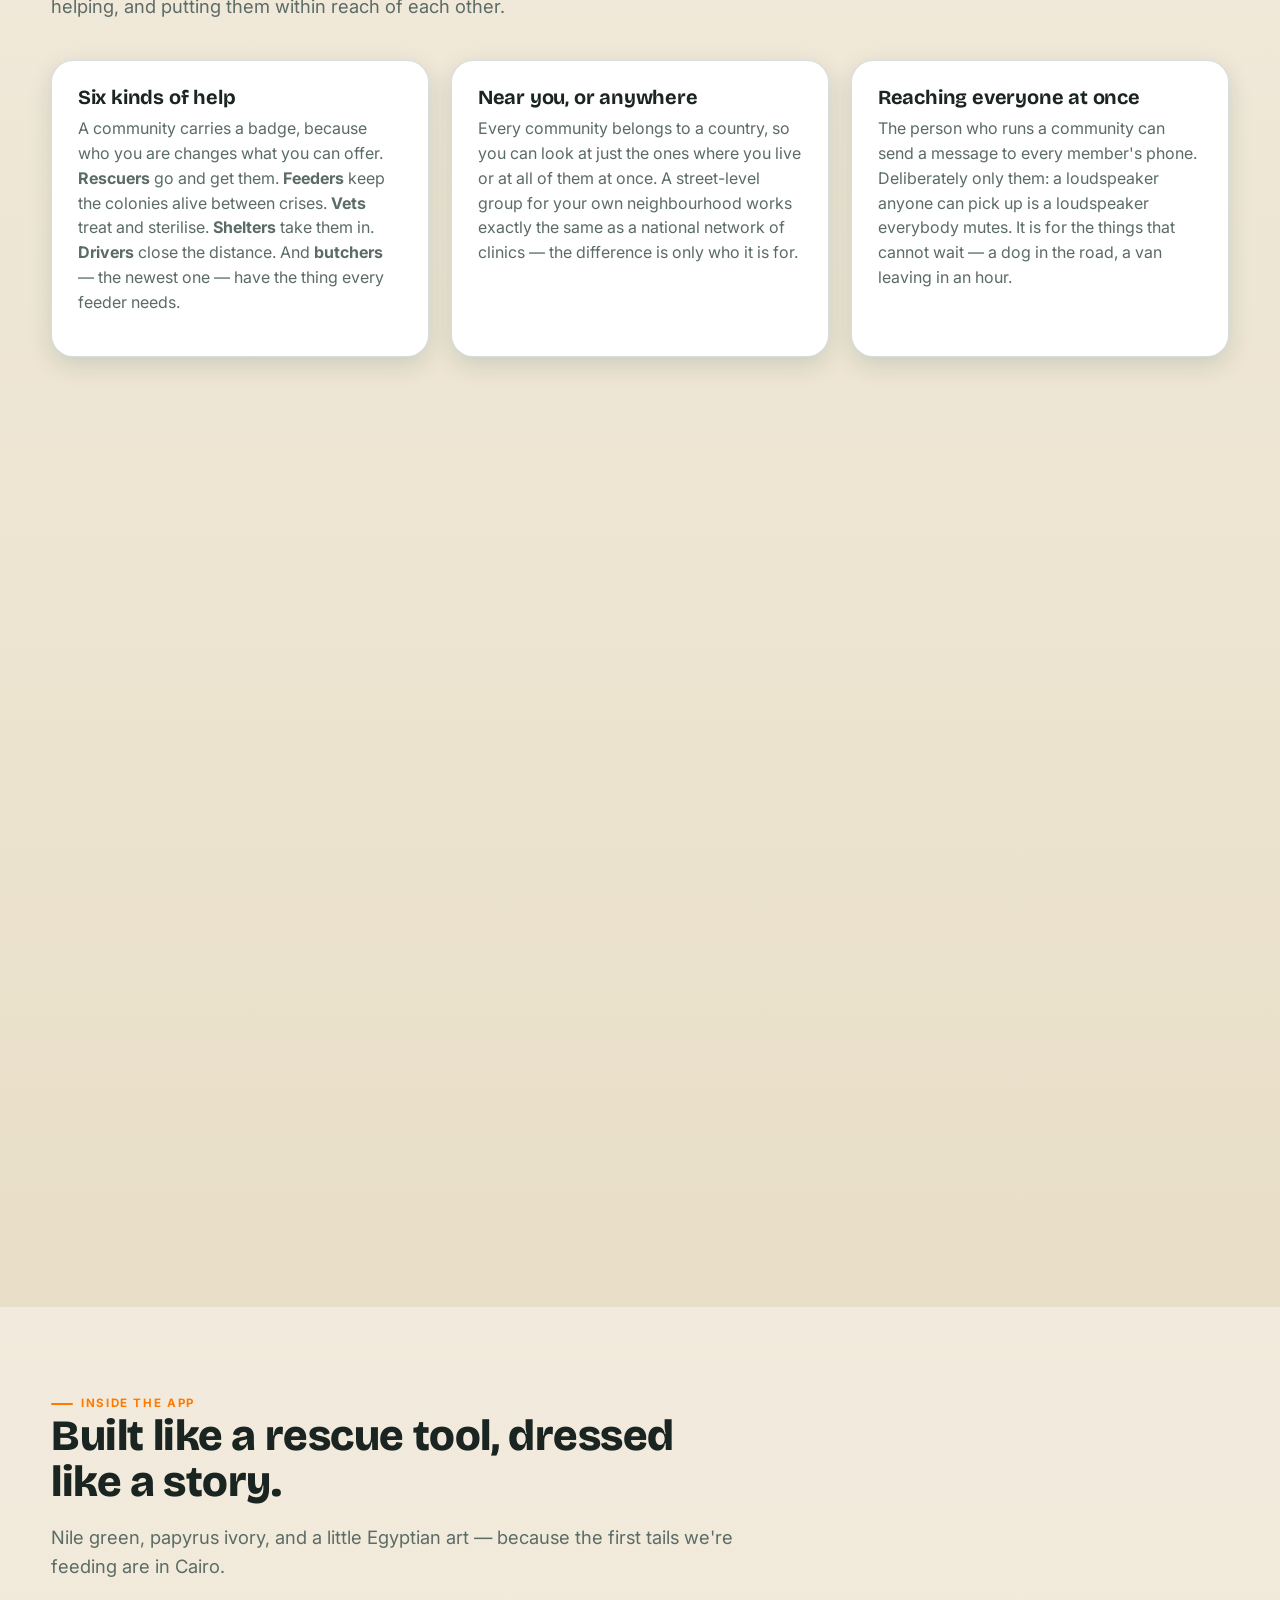
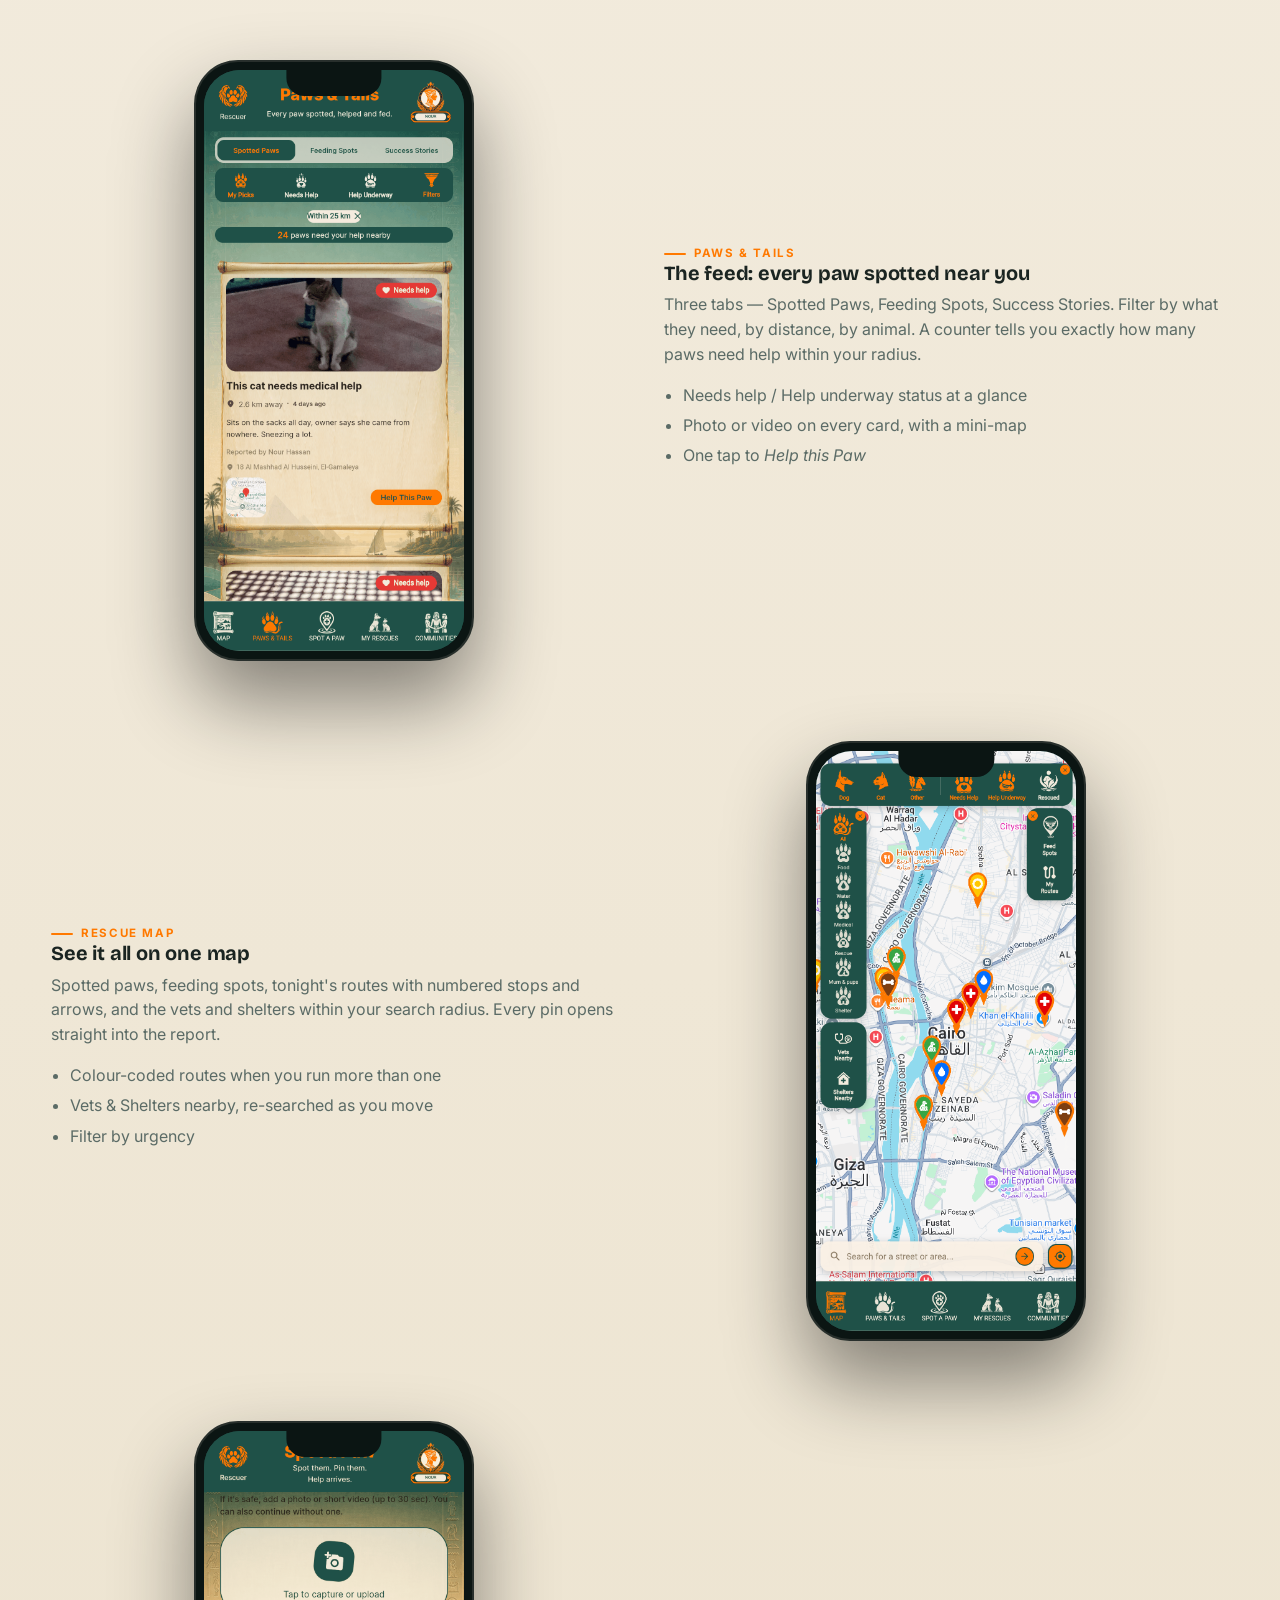
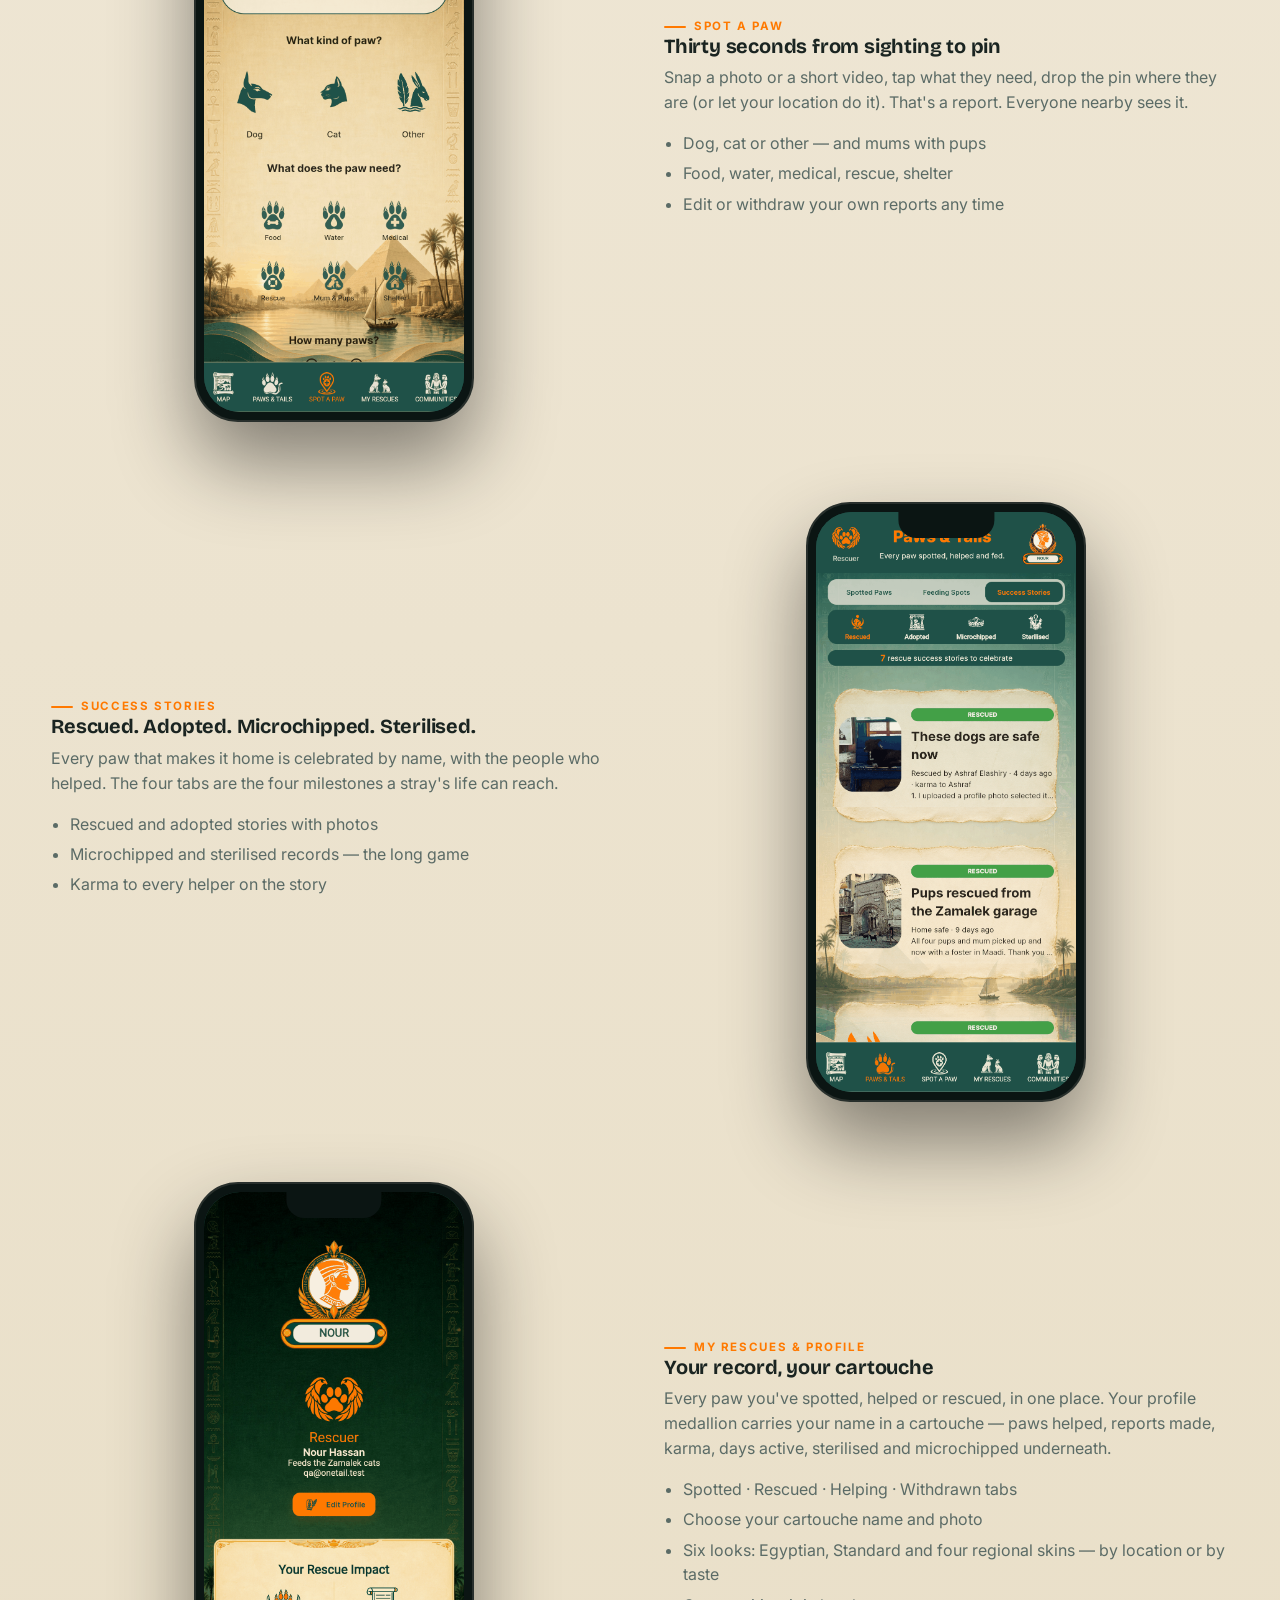
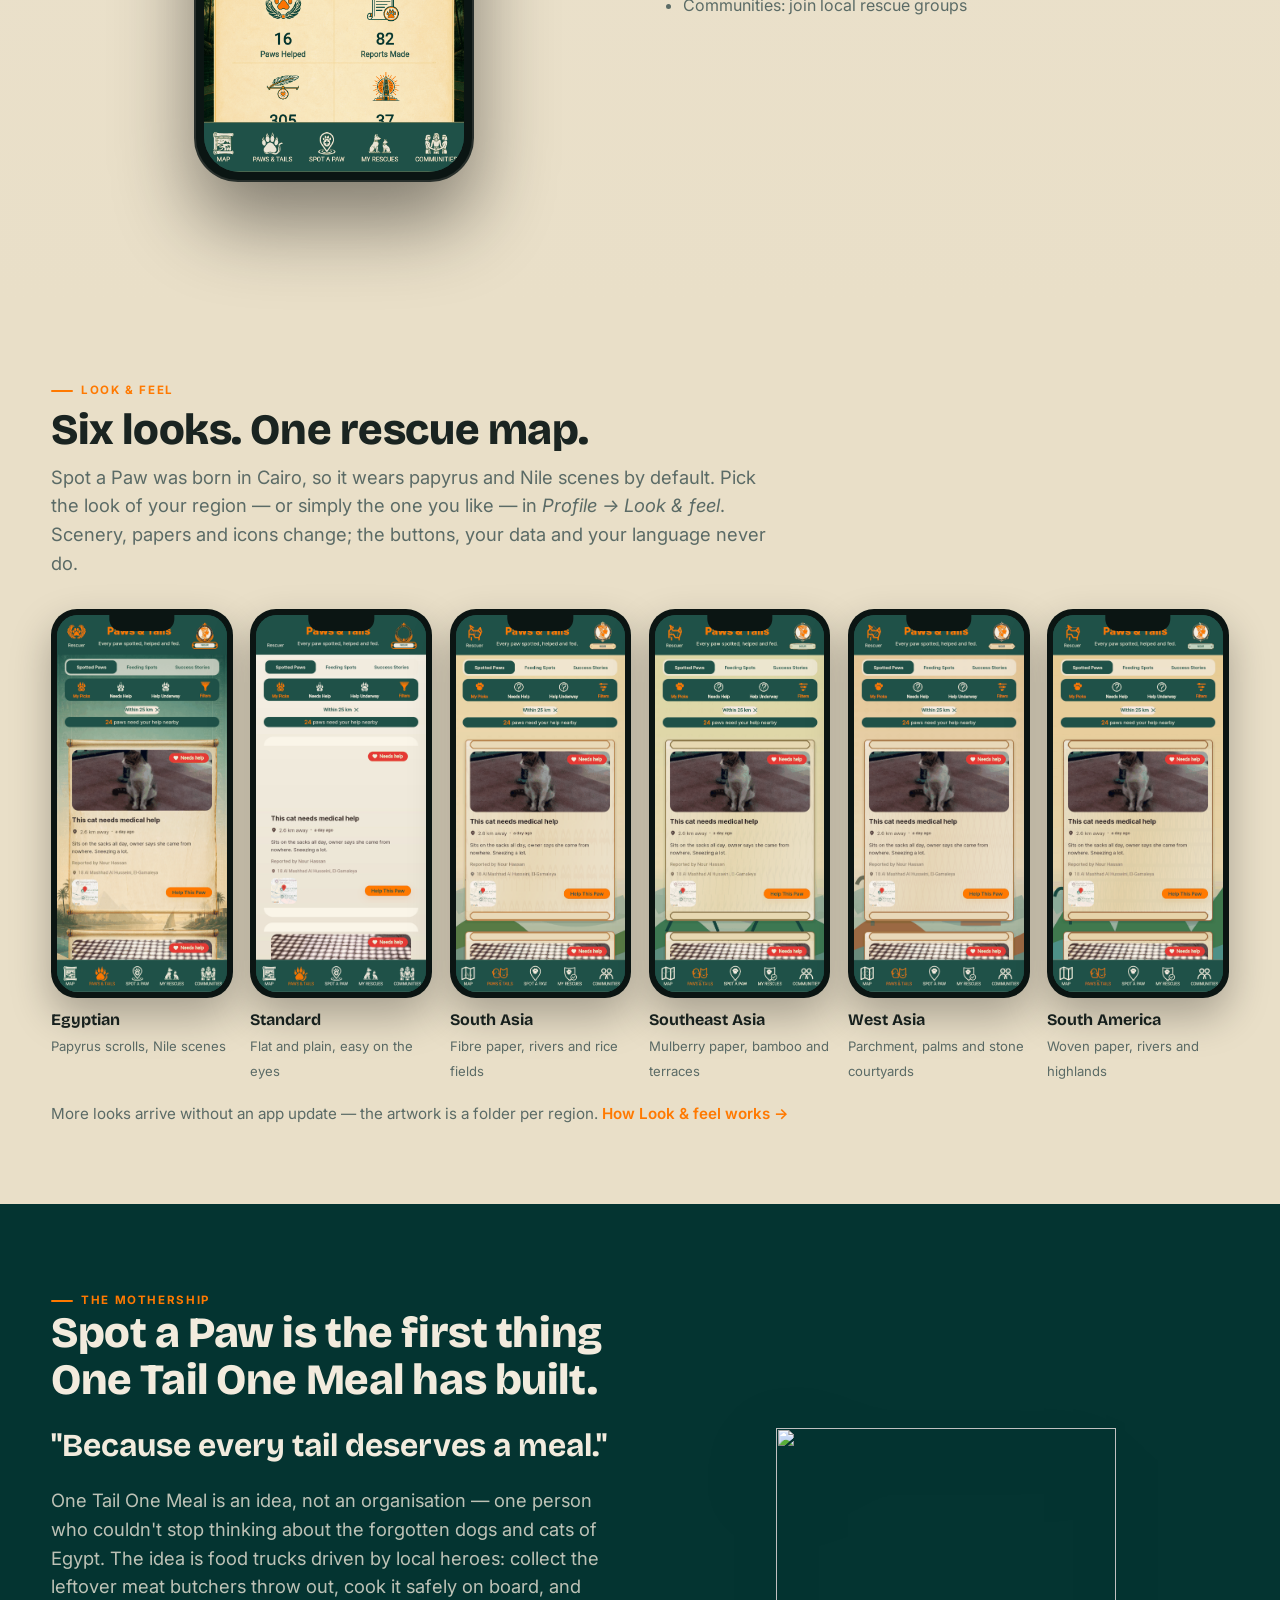
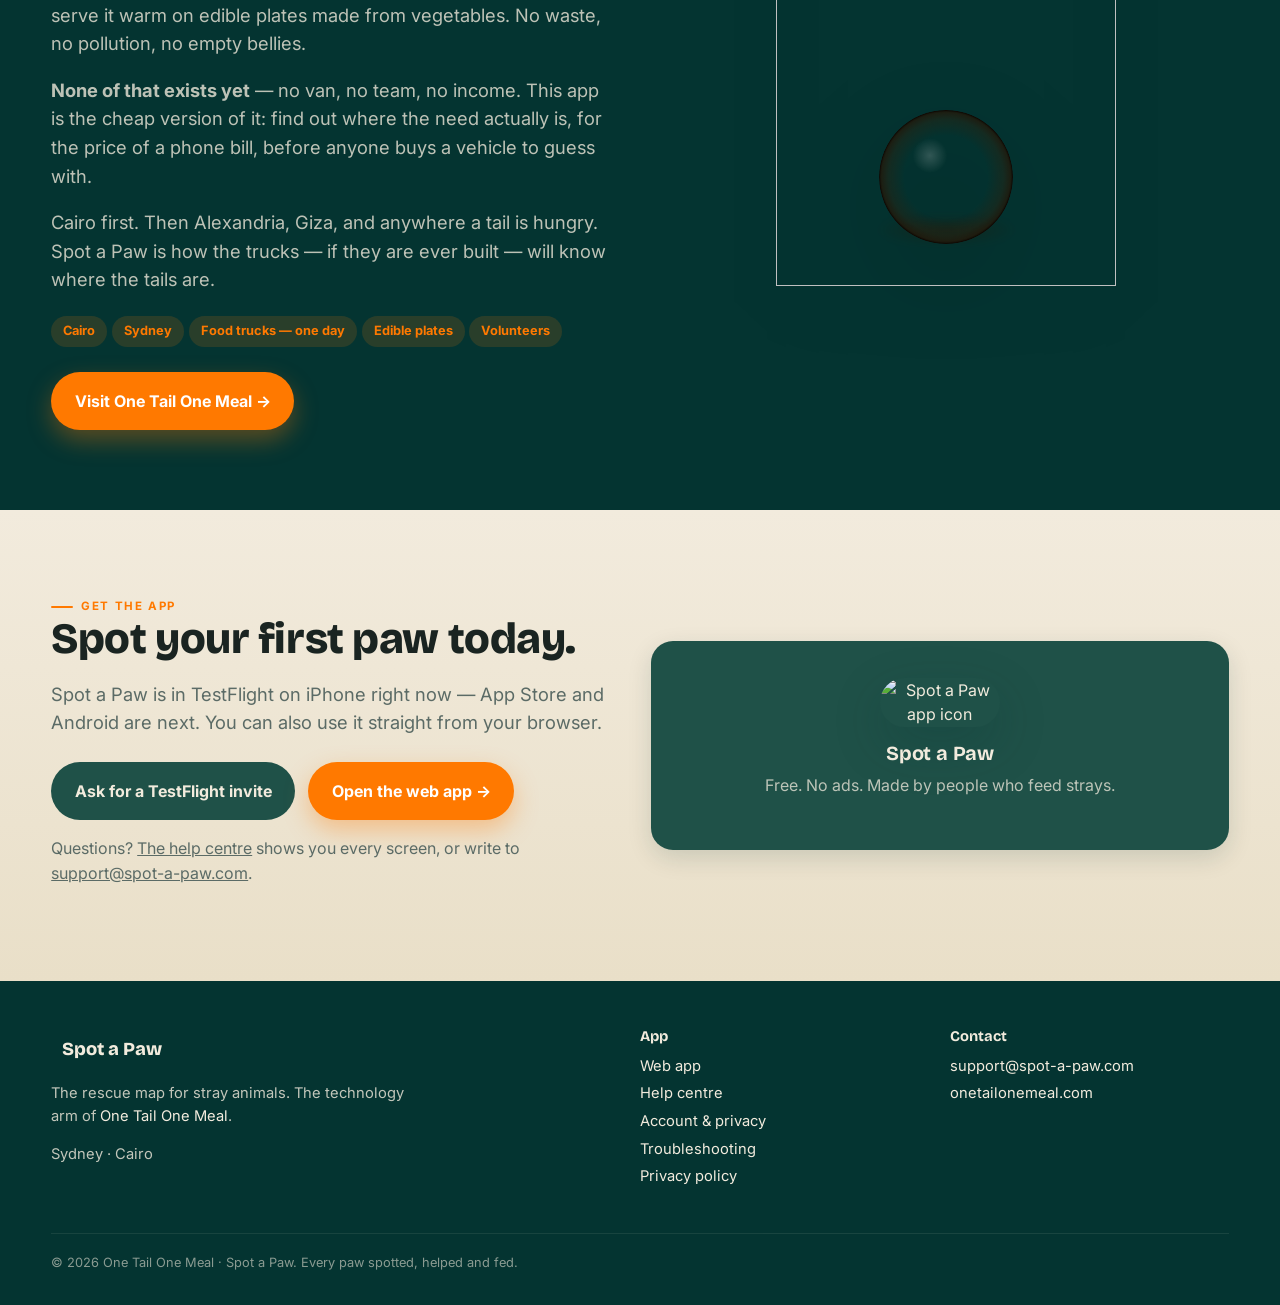
==== commit 43f6a18b: "Build 17: butcher role and artwork in the screenshots; QA plan covers communities, butcher offers an" ====
--- a/index.html
+++ b/index.html
@@ -65,7 +65,7 @@
           <img src="assets/screens/paws_and_tails.png?v=08899845" alt="Paws & Tails feed" class="on">
           <img src="assets/screens/map.png?v=32bf8ca6" alt="Rescue map">
           <img src="assets/screens/spot_a_paw.png?v=38cc3e89" alt="Spot a Paw form">
-          <img src="assets/screens/success_stories.png?v=6fe6dde8" alt="Success stories">
+          <img src="assets/screens/success_stories.png?v=6b40cc9e" alt="Success stories">
         </div>
       </div>
       <div class="float f1"><b>39</b> paws need your help nearby</div>
@@ -179,7 +179,7 @@
       </div>
       <div class="reveal phone-wrap">
         <div class="phone"><div class="notch"></div><div class="screen">
-          <img class="on" src="assets/screens/communities.png?v=5368c72a" alt="Communities in Spot a Paw">
+          <img class="on" src="assets/screens/communities.png?v=8da7accc" alt="Communities in Spot a Paw">
         </div></div>
       </div>
     </div>
@@ -238,7 +238,7 @@
         <p class="muted">Every paw that makes it home is celebrated by name, with the people who helped. The four tabs are the four milestones a stray's life can reach.</p>
         <ul><li>Rescued and adopted stories with photos</li><li>Microchipped and sterilised records — the long game</li><li>Karma to every helper on the story</li></ul>
       </div>
-      <div class="phone-wrap"><div class="phone"><div class="notch"></div><div class="screen"><img class="on" src="assets/screens/success_stories.png?v=6fe6dde8" alt="Success stories"></div></div></div>
+      <div class="phone-wrap"><div class="phone"><div class="notch"></div><div class="screen"><img class="on" src="assets/screens/success_stories.png?v=6b40cc9e" alt="Success stories"></div></div></div>
     </div>
 
     <div class="feature reveal">
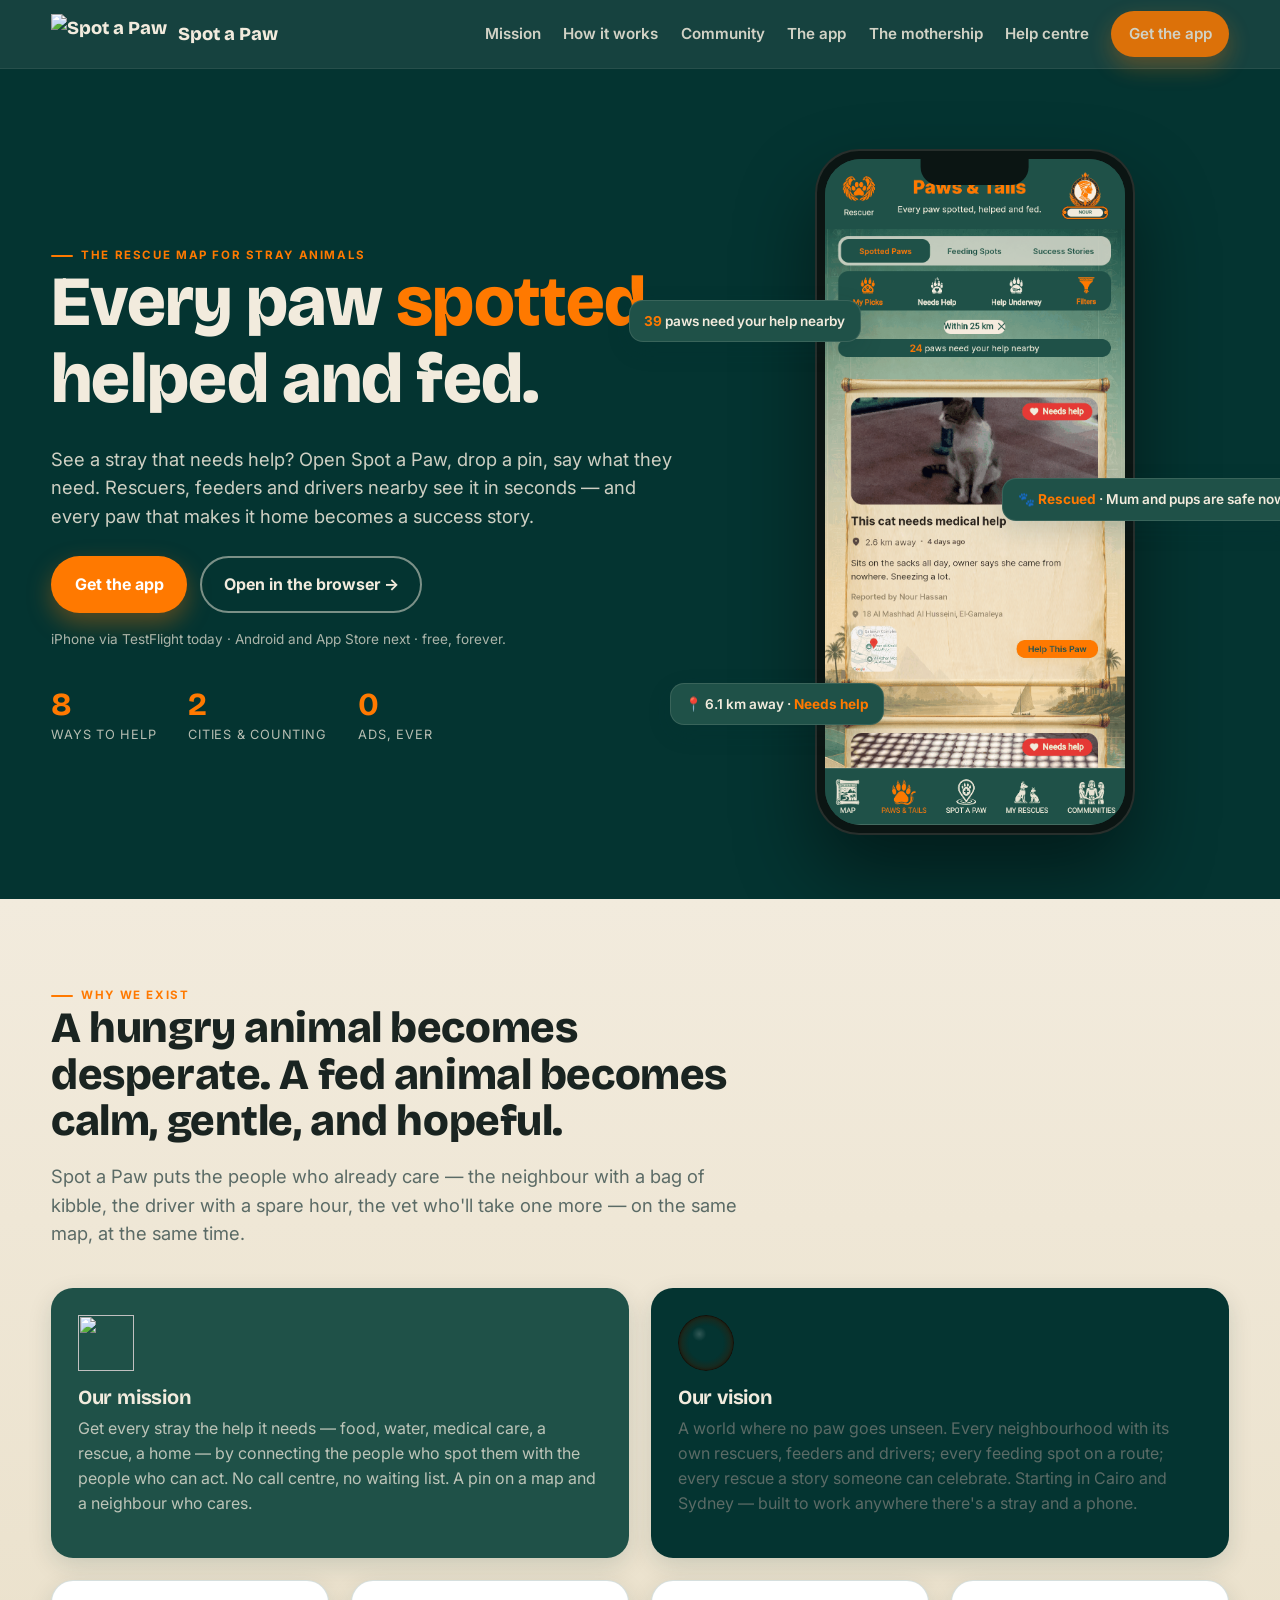
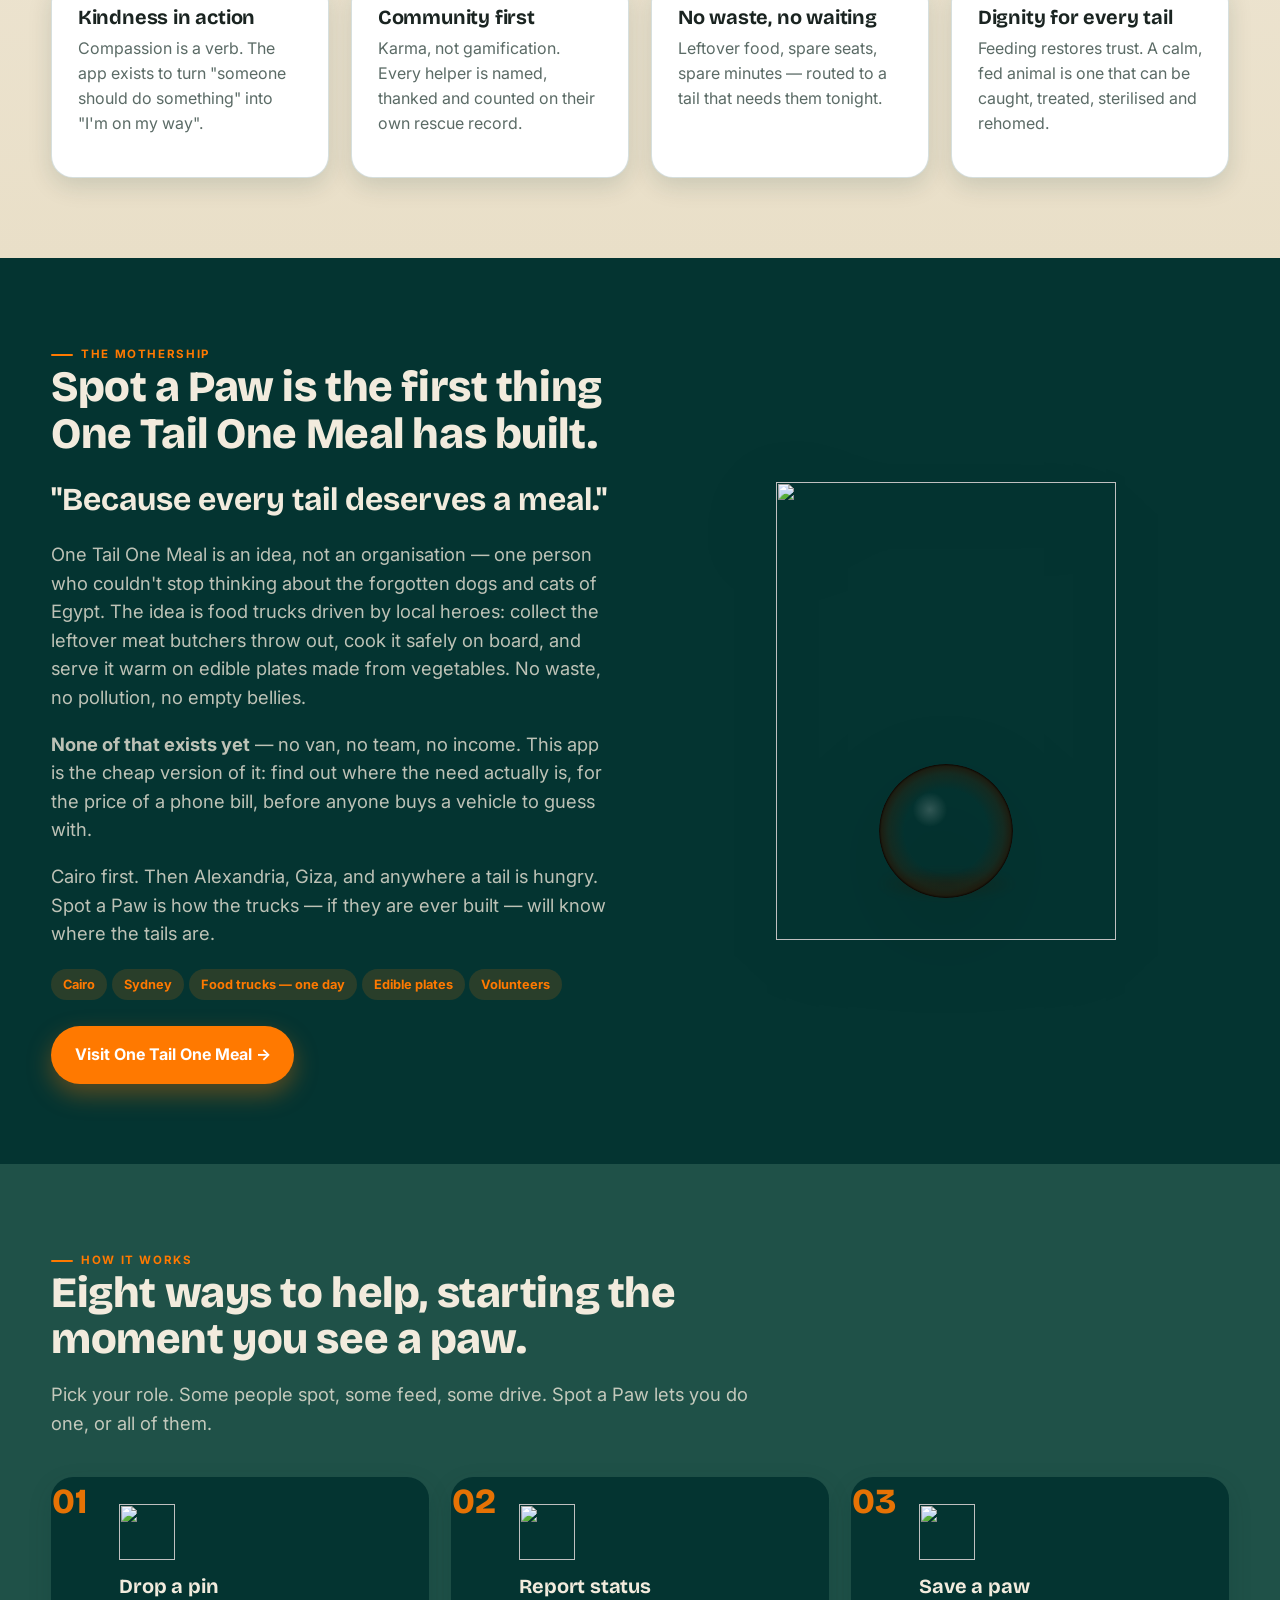
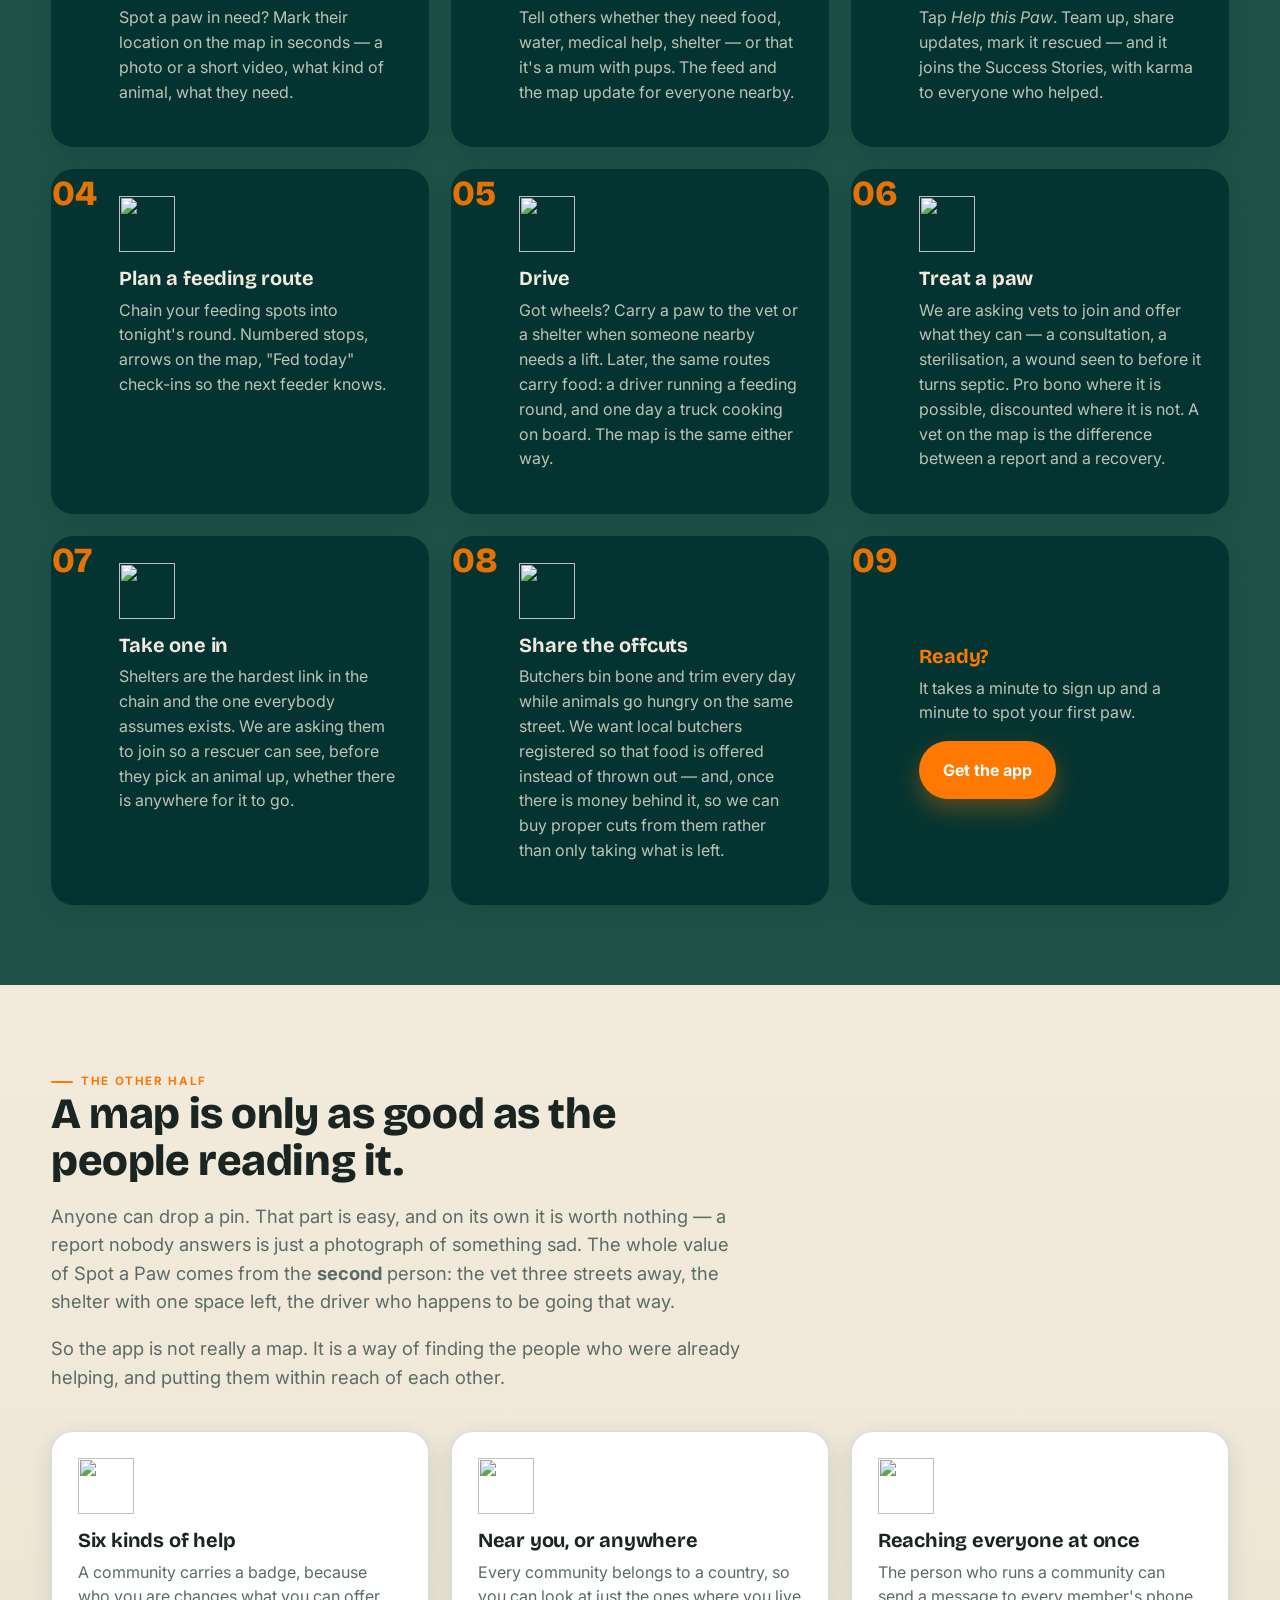
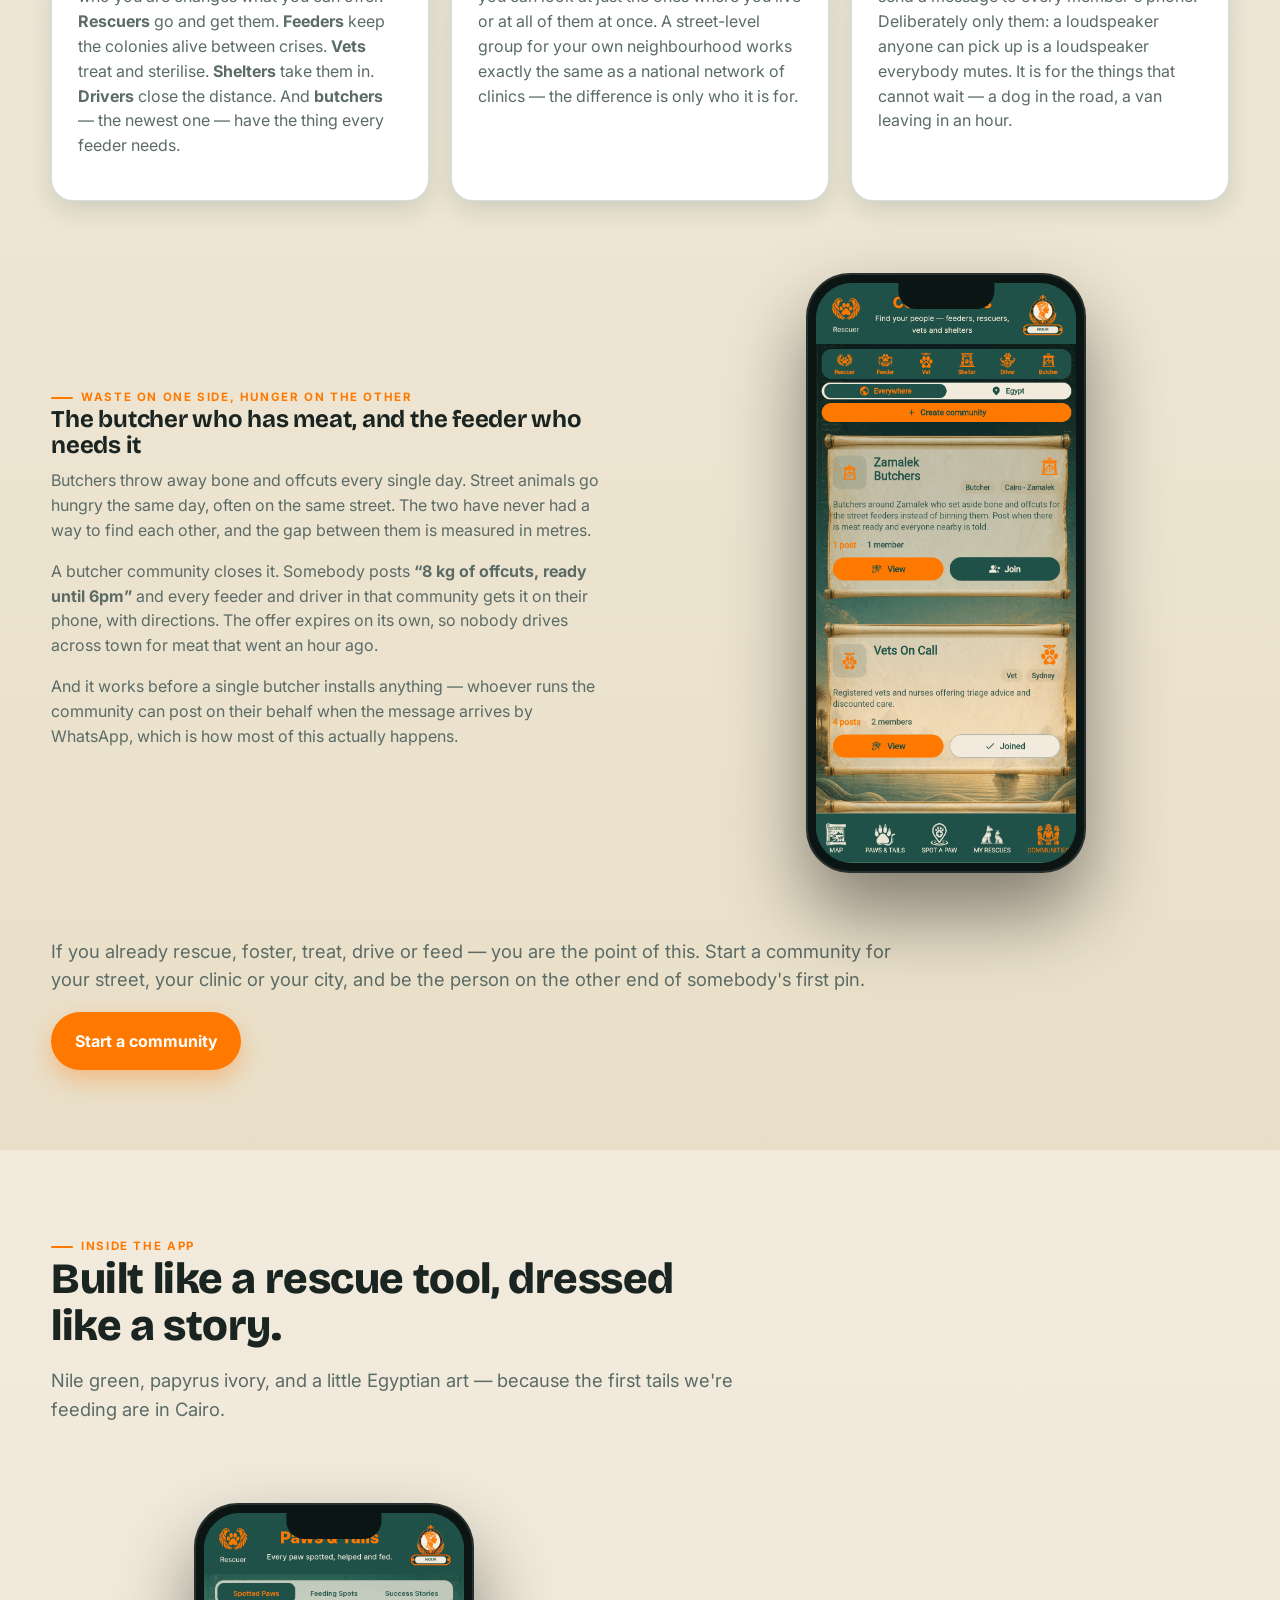
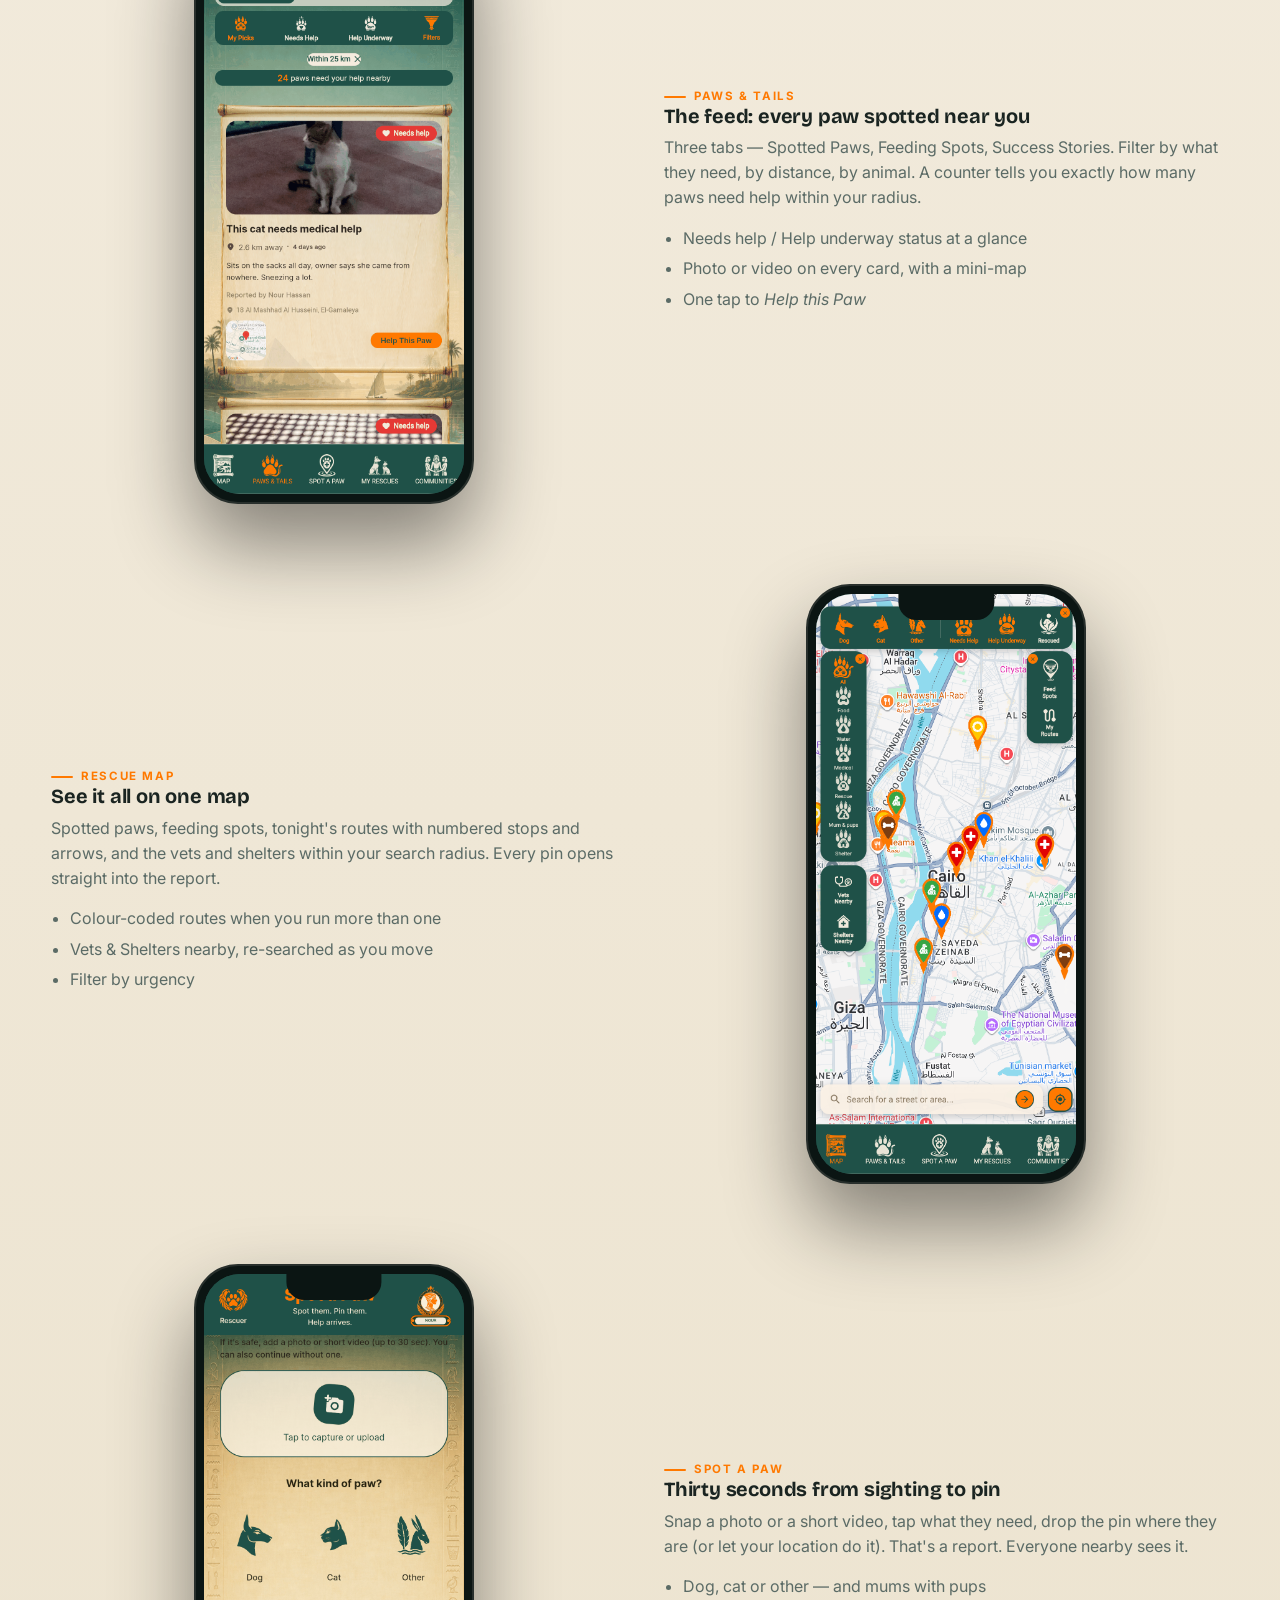
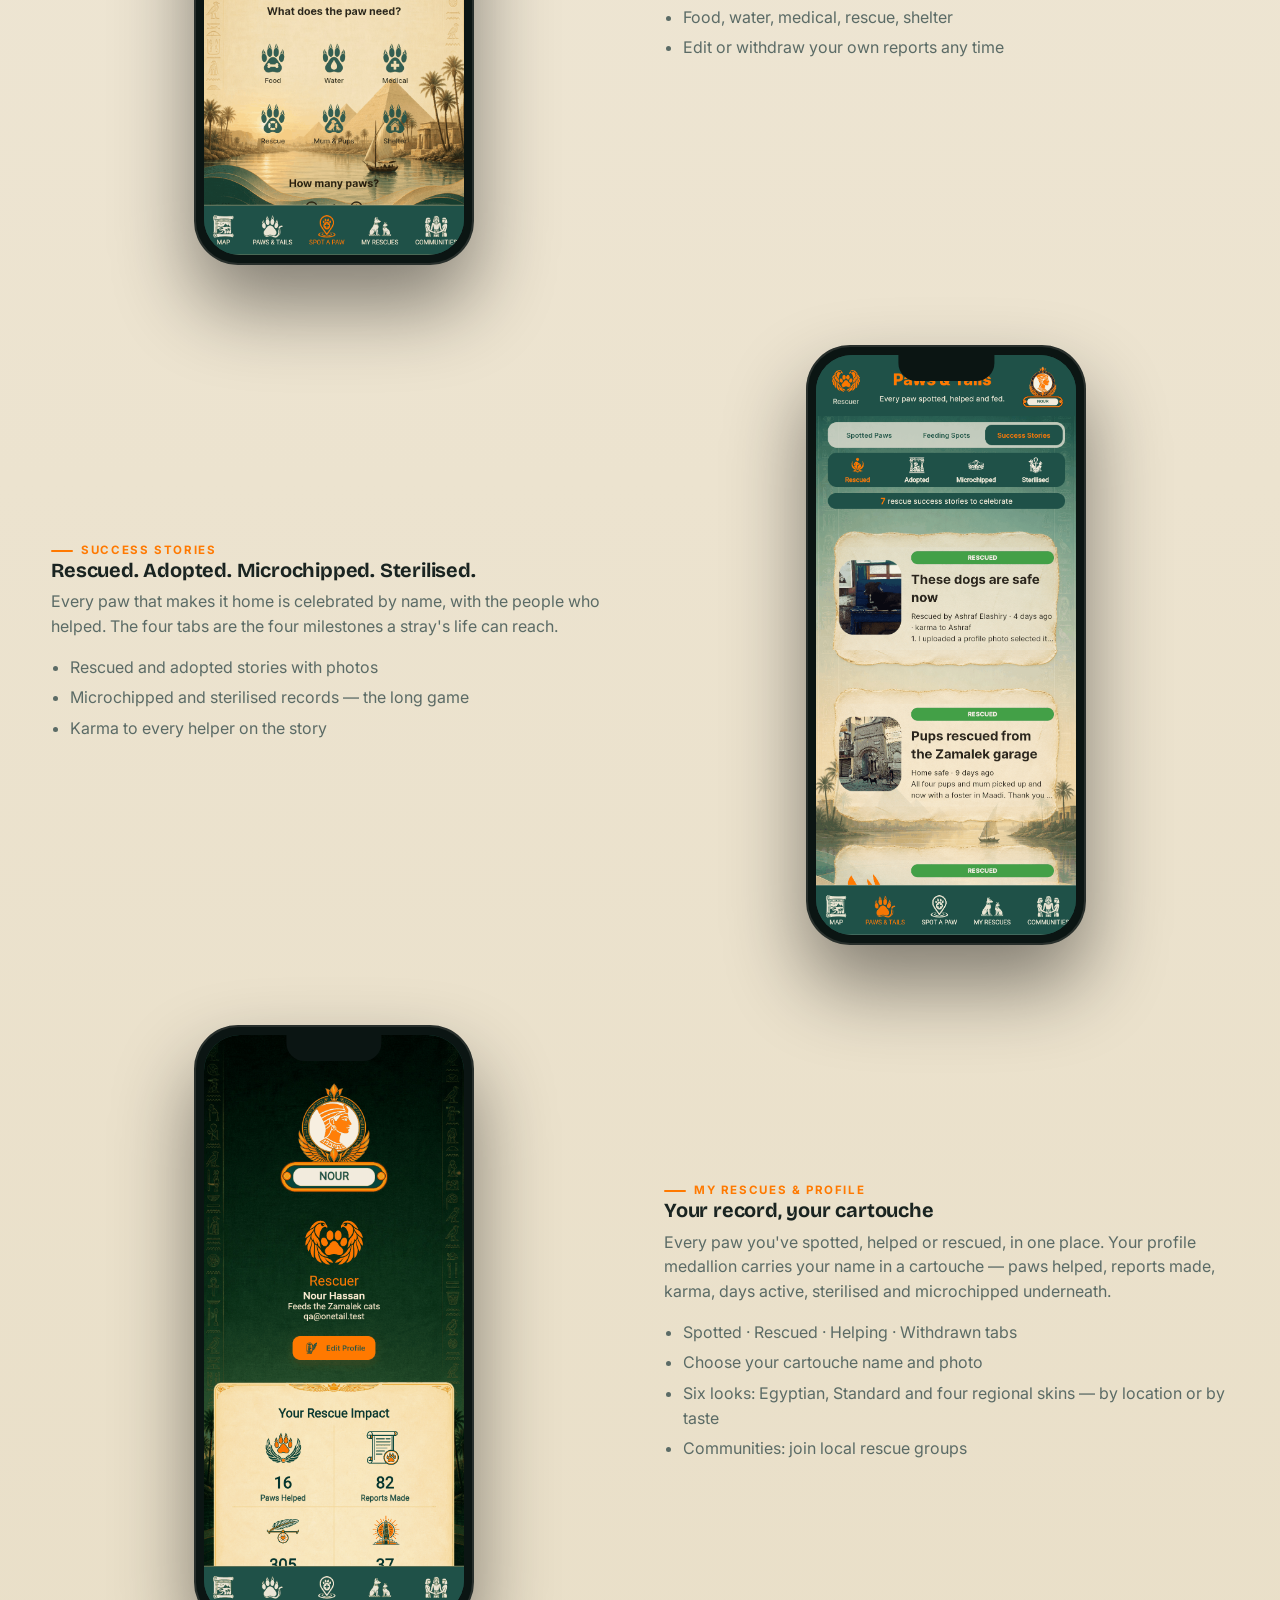
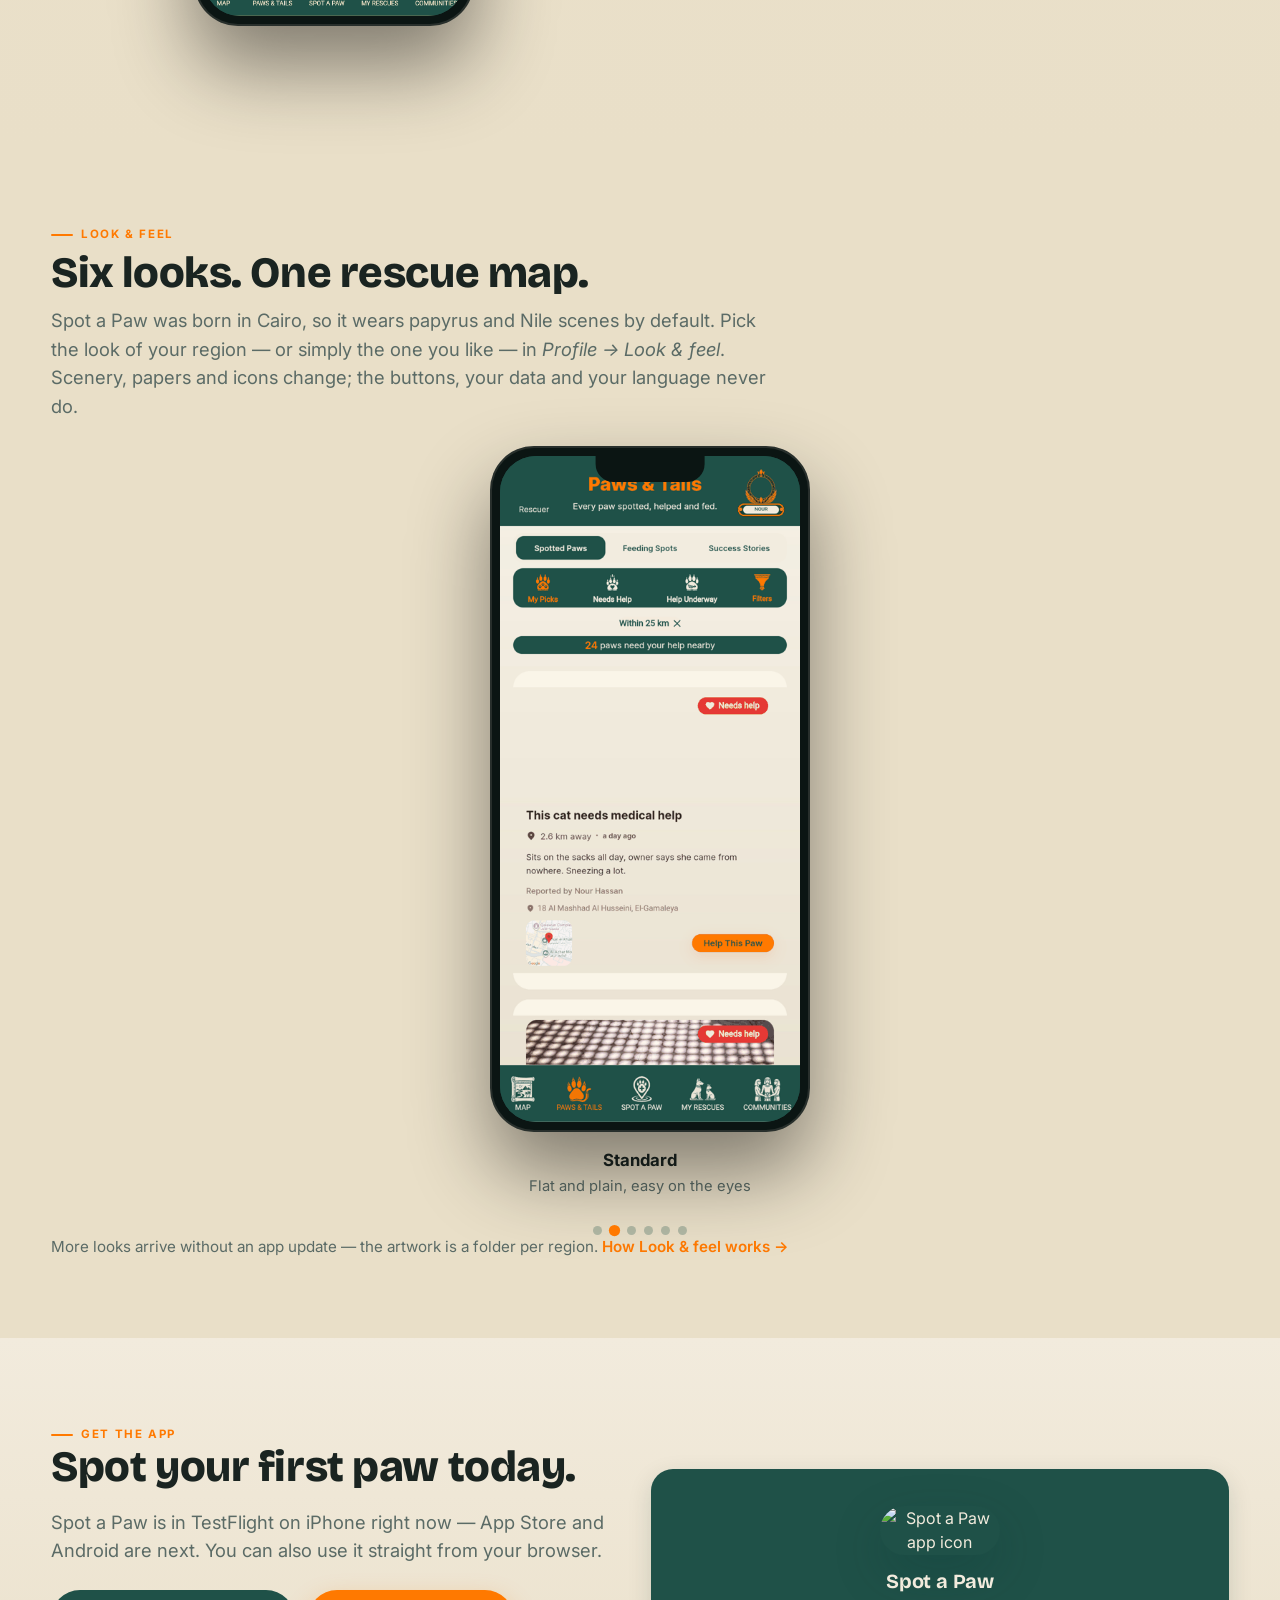
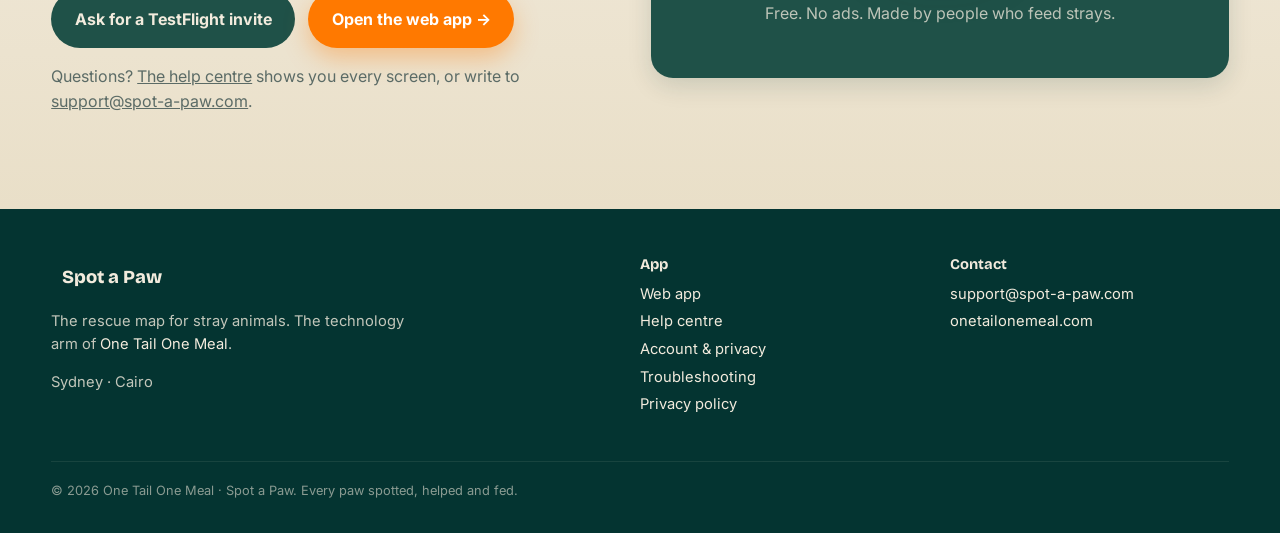
==== commit a02c7210: "Website: our own marks, vet/shelter/butcher cards, live globe on the vision card, one rotating phone" ====
--- a/index.html
+++ b/index.html
@@ -20,7 +20,7 @@
 <link rel="icon" href="https://qyyydmjrrtyauyawheos.supabase.co/storage/v1/object/public/report-media/ea87c808-aa49-4286-829b-e69250be5b84/icons/app_icon_spot_a_paw.png">
 <link rel="preconnect" href="https://fonts.googleapis.com"><link rel="preconnect" href="https://fonts.gstatic.com" crossorigin>
 <link href="https://fonts.googleapis.com/css2?family=Bricolage+Grotesque:wght@600;700;800&family=Inter:wght@400;500;600;700&display=swap" rel="stylesheet">
-<link rel="stylesheet" href="assets/site.css?v=3304fa7b">
+<link rel="stylesheet" href="assets/site.css?v=f337a010">
 </head>
 <body>
 
@@ -53,7 +53,7 @@
       </div>
       <p class="hero-note">iPhone via TestFlight today · Android and App Store next · free, forever.</p>
       <div class="hero-stats">
-        <div class="stat"><b>5</b><span>ways to help</span></div>
+        <div class="stat"><b>8</b><span>ways to help</span></div>
         <div class="stat"><b>2</b><span>cities &amp; counting</span></div>
         <div class="stat"><b>0</b><span>ads, ever</span></div>
       </div>
@@ -63,7 +63,7 @@
         <div class="notch"></div>
         <div class="screen">
           <img src="assets/screens/paws_and_tails.png?v=08899845" alt="Paws & Tails feed" class="on">
-          <img src="assets/screens/map.png?v=32bf8ca6" alt="Rescue map">
+          <img src="assets/screens/map.png?v=378cad84" alt="Rescue map">
           <img src="assets/screens/spot_a_paw.png?v=38cc3e89" alt="Spot a Paw form">
           <img src="assets/screens/success_stories.png?v=6b40cc9e" alt="Success stories">
         </div>
@@ -84,12 +84,13 @@
     </div>
     <div class="grid g2">
       <div class="card nile reveal">
-        <img class="icon" src="https://qyyydmjrrtyauyawheos.supabase.co/storage/v1/object/public/report-media/ea87c808-aa49-4286-829b-e69250be5b84/icons/paw_rescue_o1.png" alt="">
+        <img class="icon" src="https://qyyydmjrrtyauyawheos.supabase.co/storage/v1/object/public/report-media/ea87c808-aa49-4286-829b-e69250be5b84/icons/globe_plate_v1.png" alt="">
         <h3>Our mission</h3>
         <p class="muted">Get every stray the help it needs — food, water, medical care, a rescue, a home — by connecting the people who spot them with the people who can act. No call centre, no waiting list. A pin on a map and a neighbour who cares.</p>
       </div>
       <div class="card deep reveal">
-        <img class="icon" src="https://qyyydmjrrtyauyawheos.supabase.co/storage/v1/object/public/report-media/ea87c808-aa49-4286-829b-e69250be5b84/icons/globe_map_v1.png" alt="">
+        <!-- The live globe, not a picture of one: the vision card is the one place on the page where "anywhere there is a stray and a phone" is the whole point. -->
+        <div class="globe icon-globe"><canvas class="globe3d"></canvas></div>
         <h3>Our vision</h3>
         <p class="muted">A world where no paw goes unseen. Every neighbourhood with its own rescuers, feeders and drivers; every feeding spot on a route; every rescue a story someone can celebrate. Starting in Cairo and Sydney — built to work anywhere there's a stray and a phone.</p>
       </div>
@@ -103,19 +104,47 @@
   </div>
 </section>
 
+<section id="mothership" class="nile-bg" style="background:var(--deep)">
+  <div class="wrap ship">
+    <div class="reveal">
+      <span class="eyebrow">The mothership</span>
+      <h2>Spot a Paw is the first thing One Tail One Meal has built.</h2>
+      <blockquote>"Because every tail deserves a meal."</blockquote>
+      <p class="lead">One Tail One Meal is an idea, not an organisation — one person who couldn't stop thinking about the forgotten dogs and cats of Egypt. The idea is food trucks driven by local heroes: collect the leftover meat butchers throw out, cook it safely on board, and serve it warm on edible plates made from vegetables. No waste, no pollution, no empty bellies.</p>
+      <p class="lead"><strong>None of that exists yet</strong> — no van, no team, no income. This app is the cheap version of it: find out where the need actually is, for the price of a phone bill, before anyone buys a vehicle to guess with.</p>
+      <p class="lead">Cairo first. Then Alexandria, Giza, and anywhere a tail is hungry. Spot a Paw is how the trucks — if they are ever built — will know where the tails are.</p>
+      <div style="margin:1rem 0 1.4rem"><span class="pill">Cairo</span><span class="pill">Sydney</span><span class="pill">Food trucks &mdash; one day</span><span class="pill">Edible plates</span><span class="pill">Volunteers</span></div>
+      <a class="btn btn-orange" href="https://onetailonemeal.com" target="_blank" rel="noopener">Visit One Tail One Meal →</a>
+    </div>
+    <div class="reveal">
+      <!-- The One Tail One Meal mark with the spinning globe — same geometry as the app's SpinningGlobeMark (plate over a rotating map). -->
+      <div class="globe-mark" role="img" aria-label="One Tail One Meal">
+        <img src="https://qyyydmjrrtyauyawheos.supabase.co/storage/v1/object/public/report-media/ea87c808-aa49-4286-829b-e69250be5b84/icons/globe_plate_v1.png?v=5" alt="">
+        <div class="globe-shadow"></div>
+        <div class="globe"><canvas id="globe3d"></canvas></div>
+        <!-- Same plate again, clipped to its front rim, so the rings pass IN FRONT of the sphere's base: it sits in the well. -->
+        <img class="plate-front" src="https://qyyydmjrrtyauyawheos.supabase.co/storage/v1/object/public/report-media/ea87c808-aa49-4286-829b-e69250be5b84/icons/globe_plate_v1.png?v=5" alt="">
+      </div>
+    </div>
+  </div>
+</section>
+
 <section id="how" class="nile-bg">
   <div class="wrap">
     <div class="section-head reveal">
       <span class="eyebrow">How it works</span>
-      <h2>Five things you can do the moment you see a paw.</h2>
-      <p class="lead">Pick your role. Some people spot, some feed, some drive. Spot a Paw lets you do one, or all five.</p>
+      <h2>Eight ways to help, starting the moment you see a paw.</h2>
+      <p class="lead">Pick your role. Some people spot, some feed, some drive. Spot a Paw lets you do one, or all of them.</p>
     </div>
     <div class="grid g3 steps">
-      <div class="card deep step reveal"><img class="icon" src="https://qyyydmjrrtyauyawheos.supabase.co/storage/v1/object/public/report-media/ea87c808-aa49-4286-829b-e69250be5b84/icons/paw_default_o1.png" alt=""><h3>Drop a pin</h3><p class="muted">Spot a paw in need? Mark their location on the map in seconds — a photo or a short video, what kind of animal, what they need.</p></div>
+      <div class="card deep step reveal"><img class="icon" src="https://qyyydmjrrtyauyawheos.supabase.co/storage/v1/object/public/report-media/ea87c808-aa49-4286-829b-e69250be5b84/icons/nav_spot_a_paw_o1.png" alt=""><h3>Drop a pin</h3><p class="muted">Spot a paw in need? Mark their location on the map in seconds — a photo or a short video, what kind of animal, what they need.</p></div>
       <div class="card deep step reveal"><img class="icon" src="https://qyyydmjrrtyauyawheos.supabase.co/storage/v1/object/public/report-media/ea87c808-aa49-4286-829b-e69250be5b84/icons/paw_medical_o1.png" alt=""><h3>Report status</h3><p class="muted">Tell others whether they need food, water, medical help, shelter — or that it's a mum with pups. The feed and the map update for everyone nearby.</p></div>
       <div class="card deep step reveal"><img class="icon" src="https://qyyydmjrrtyauyawheos.supabase.co/storage/v1/object/public/report-media/ea87c808-aa49-4286-829b-e69250be5b84/icons/hover_rescued_o.png" alt=""><h3>Save a paw</h3><p class="muted">Tap <em>Help this Paw</em>. Team up, share updates, mark it rescued — and it joins the Success Stories, with karma to everyone who helped.</p></div>
-      <div class="card deep step reveal"><img class="icon" src="https://qyyydmjrrtyauyawheos.supabase.co/storage/v1/object/public/report-media/ea87c808-aa49-4286-829b-e69250be5b84/icons/paw_food_o1.png" alt=""><h3>Plan a feeding route</h3><p class="muted">Chain your feeding spots into tonight's round. Numbered stops, arrows on the map, "Fed today" check-ins so the next feeder knows.</p></div>
-      <div class="card deep step reveal"><img class="icon" src="https://qyyydmjrrtyauyawheos.supabase.co/storage/v1/object/public/report-media/ea87c808-aa49-4286-829b-e69250be5b84/icons/paw_mother_pups_o1.png" alt=""><h3>Drive for a rescue</h3><p class="muted">Got wheels? Carry a paw to the vet or a shelter when someone nearby needs a lift. Vets and shelters near you are already on the map.</p></div>
+      <div class="card deep step reveal"><img class="icon" src="https://qyyydmjrrtyauyawheos.supabase.co/storage/v1/object/public/report-media/ea87c808-aa49-4286-829b-e69250be5b84/icons/act_route_o.png" alt=""><h3>Plan a feeding route</h3><p class="muted">Chain your feeding spots into tonight's round. Numbered stops, arrows on the map, "Fed today" check-ins so the next feeder knows.</p></div>
+      <div class="card deep step reveal"><img class="icon" src="https://qyyydmjrrtyauyawheos.supabase.co/storage/v1/object/public/report-media/ea87c808-aa49-4286-829b-e69250be5b84/icons/role_driver_o.png" alt=""><h3>Drive</h3><p class="muted">Got wheels? Carry a paw to the vet or a shelter when someone nearby needs a lift. Later, the same routes carry food: a driver running a feeding round, and one day a truck cooking on board. The map is the same either way.</p></div>
+      <div class="card deep step reveal"><img class="icon" src="https://qyyydmjrrtyauyawheos.supabase.co/storage/v1/object/public/report-media/ea87c808-aa49-4286-829b-e69250be5b84/icons/role_vet_o.png" alt=""><h3>Treat a paw</h3><p class="muted">We are asking vets to join and offer what they can &mdash; a consultation, a sterilisation, a wound seen to before it turns septic. Pro bono where it is possible, discounted where it is not. A vet on the map is the difference between a report and a recovery.</p></div>
+      <div class="card deep step reveal"><img class="icon" src="https://qyyydmjrrtyauyawheos.supabase.co/storage/v1/object/public/report-media/ea87c808-aa49-4286-829b-e69250be5b84/icons/role_shelter_o.png" alt=""><h3>Take one in</h3><p class="muted">Shelters are the hardest link in the chain and the one everybody assumes exists. We are asking them to join so a rescuer can see, before they pick an animal up, whether there is anywhere for it to go.</p></div>
+      <div class="card deep step reveal"><img class="icon" src="https://qyyydmjrrtyauyawheos.supabase.co/storage/v1/object/public/report-media/ea87c808-aa49-4286-829b-e69250be5b84/icons/role_butcher_o.png" alt=""><h3>Share the offcuts</h3><p class="muted">Butchers bin bone and trim every day while animals go hungry on the same street. We want local butchers registered so that food is offered instead of thrown out &mdash; and, once there is money behind it, so we can buy proper cuts from them rather than only taking what is left.</p></div>
       <div class="card deep step reveal" style="display:flex;flex-direction:column;justify-content:center"><h3 style="color:var(--orange)">Ready?</h3><p class="muted">It takes a minute to sign up and a minute to spot your first paw.</p><a class="btn btn-orange" href="#get" style="align-self:flex-start">Get the app</a></div>
     </div>
   </div>
@@ -137,6 +166,7 @@
 
     <div class="grid g3">
       <div class="card reveal">
+        <img class="icon" src="https://qyyydmjrrtyauyawheos.supabase.co/storage/v1/object/public/report-media/ea87c808-aa49-4286-829b-e69250be5b84/icons/role_rescuer_o.png" alt="">
         <h3>Six kinds of help</h3>
         <p class="muted">A community carries a badge, because who you are changes what
           you can offer. <strong>Rescuers</strong> go and get them.
@@ -147,6 +177,7 @@
           feeder needs.</p>
       </div>
       <div class="card reveal">
+        <img class="icon" src="https://qyyydmjrrtyauyawheos.supabase.co/storage/v1/object/public/report-media/ea87c808-aa49-4286-829b-e69250be5b84/icons/place_feedspots_o1.png" alt="">
         <h3>Near you, or anywhere</h3>
         <p class="muted">Every community belongs to a country, so you can look at just
           the ones where you live or at all of them at once. A street-level group for
@@ -154,6 +185,7 @@
           clinics &mdash; the difference is only who it is for.</p>
       </div>
       <div class="card reveal">
+        <img class="icon" src="https://qyyydmjrrtyauyawheos.supabase.co/storage/v1/object/public/report-media/ea87c808-aa49-4286-829b-e69250be5b84/icons/act_route_o.png" alt="">
         <h3>Reaching everyone at once</h3>
         <p class="muted">The person who runs a community can send a message to every
           member's phone. Deliberately only them: a loudspeaker anyone can pick up is a
@@ -179,7 +211,7 @@
       </div>
       <div class="reveal phone-wrap">
         <div class="phone"><div class="notch"></div><div class="screen">
-          <img class="on" src="assets/screens/communities.png?v=8da7accc" alt="Communities in Spot a Paw">
+          <img class="on" src="assets/screens/communities.png?v=02f2a181" alt="Communities in Spot a Paw">
         </div></div>
       </div>
     </div>
@@ -218,7 +250,7 @@
         <p class="muted">Spotted paws, feeding spots, tonight's routes with numbered stops and arrows, and the vets and shelters within your search radius. Every pin opens straight into the report.</p>
         <ul><li>Colour-coded routes when you run more than one</li><li>Vets &amp; Shelters nearby, re-searched as you move</li><li>Filter by urgency</li></ul>
       </div>
-      <div class="phone-wrap"><div class="phone"><div class="notch"></div><div class="screen"><img class="on" src="assets/screens/map.png?v=32bf8ca6" alt="Rescue map"></div></div></div>
+      <div class="phone-wrap"><div class="phone"><div class="notch"></div><div class="screen"><img class="on" src="assets/screens/map.png?v=378cad84" alt="Rescue map"></div></div></div>
     </div>
 
     <div class="feature reveal">
@@ -260,42 +292,30 @@
       <h2>Six looks. One rescue map.</h2>
       <p class="lead">Spot a Paw was born in Cairo, so it wears papyrus and Nile scenes by default. Pick the look of your region — or simply the one you like — in <em>Profile → Look &amp; feel</em>. Scenery, papers and icons change; the buttons, your data and your language never do.</p>
     </div>
-    <div class="skin-strip reveal">
-      <figure><div class="phone mini"><div class="notch"></div><div class="screen"><img class="on" src="assets/screens/skin_feed_eg.png?v=eec9ee8e" alt="Paws &amp; Tails feed, Egyptian skin"></div></div><figcaption><b>Egyptian</b><span>Papyrus scrolls, Nile scenes</span></figcaption></figure>
-      <figure><div class="phone mini"><div class="notch"></div><div class="screen"><img class="on" src="assets/screens/skin_feed_standard.png?v=8b4626cd" alt="Paws &amp; Tails feed, Standard skin"></div></div><figcaption><b>Standard</b><span>Flat and plain, easy on the eyes</span></figcaption></figure>
-      <figure><div class="phone mini"><div class="notch"></div><div class="screen"><img class="on" src="assets/screens/skin_feed_south-asia.png?v=4dd13e4c" alt="Paws &amp; Tails feed, South Asia skin"></div></div><figcaption><b>South Asia</b><span>Fibre paper, rivers and rice fields</span></figcaption></figure>
-      <figure><div class="phone mini"><div class="notch"></div><div class="screen"><img class="on" src="assets/screens/skin_feed_southeast-asia.png?v=05f75eb7" alt="Paws &amp; Tails feed, Southeast Asia skin"></div></div><figcaption><b>Southeast Asia</b><span>Mulberry paper, bamboo and terraces</span></figcaption></figure>
-      <figure><div class="phone mini"><div class="notch"></div><div class="screen"><img class="on" src="assets/screens/skin_feed_west-asia.png?v=e0d4e862" alt="Paws &amp; Tails feed, West Asia skin"></div></div><figcaption><b>West Asia</b><span>Parchment, palms and stone courtyards</span></figcaption></figure>
-      <figure><div class="phone mini"><div class="notch"></div><div class="screen"><img class="on" src="assets/screens/skin_feed_south-america.png?v=c985436d" alt="Paws &amp; Tails feed, South America skin"></div></div><figcaption><b>South America</b><span>Woven paper, rivers and highlands</span></figcaption></figure>
+        <div class="skin-rotator reveal">
+      <div class="phone"><div class="notch"></div><div class="screen">
+        <img class="skin-slide on" src="assets/screens/skin_feed_eg.png?v=eec9ee8e" alt="Paws &amp; Tails feed, Egyptian skin" data-name="Egyptian" data-blurb="Papyrus scrolls, Nile scenes">
+        <img class="skin-slide" src="assets/screens/skin_feed_standard.png?v=8b4626cd" alt="Paws &amp; Tails feed, Standard skin" data-name="Standard" data-blurb="Flat and plain, easy on the eyes">
+        <img class="skin-slide" src="assets/screens/skin_feed_south-asia.png?v=4dd13e4c" alt="Paws &amp; Tails feed, South Asia skin" data-name="South Asia" data-blurb="Fibre paper, rivers and rice fields">
+        <img class="skin-slide" src="assets/screens/skin_feed_southeast-asia.png?v=05f75eb7" alt="Paws &amp; Tails feed, Southeast Asia skin" data-name="Southeast Asia" data-blurb="Mulberry paper, bamboo and terraces">
+        <img class="skin-slide" src="assets/screens/skin_feed_west-asia.png?v=e0d4e862" alt="Paws &amp; Tails feed, West Asia skin" data-name="West Asia" data-blurb="Parchment, palms and stone courtyards">
+        <img class="skin-slide" src="assets/screens/skin_feed_south-america.png?v=c985436d" alt="Paws &amp; Tails feed, South America skin" data-name="South America" data-blurb="Woven paper, rivers and highlands">
+      </div></div>
+      <figcaption class="skin-cap"><b>Egyptian</b><span>Papyrus scrolls, Nile scenes</span></figcaption>
+      <div class="skin-dots">
+      <button class="skin-dot on" type="button" data-i="0" aria-label="Egyptian"></button>
+      <button class="skin-dot" type="button" data-i="1" aria-label="Standard"></button>
+      <button class="skin-dot" type="button" data-i="2" aria-label="South Asia"></button>
+      <button class="skin-dot" type="button" data-i="3" aria-label="Southeast Asia"></button>
+      <button class="skin-dot" type="button" data-i="4" aria-label="West Asia"></button>
+      <button class="skin-dot" type="button" data-i="5" aria-label="South America"></button>
+      </div>
     </div>
     <p class="muted skin-note">More looks arrive without an app update — the artwork is a folder per region. <a href="help.html#skins">How Look &amp; feel works →</a></p>
   </div>
 </section>
 
-<section id="mothership" class="nile-bg" style="background:var(--deep)">
-  <div class="wrap ship">
-    <div class="reveal">
-      <span class="eyebrow">The mothership</span>
-      <h2>Spot a Paw is the first thing One Tail One Meal has built.</h2>
-      <blockquote>"Because every tail deserves a meal."</blockquote>
-      <p class="lead">One Tail One Meal is an idea, not an organisation — one person who couldn't stop thinking about the forgotten dogs and cats of Egypt. The idea is food trucks driven by local heroes: collect the leftover meat butchers throw out, cook it safely on board, and serve it warm on edible plates made from vegetables. No waste, no pollution, no empty bellies.</p>
-      <p class="lead"><strong>None of that exists yet</strong> — no van, no team, no income. This app is the cheap version of it: find out where the need actually is, for the price of a phone bill, before anyone buys a vehicle to guess with.</p>
-      <p class="lead">Cairo first. Then Alexandria, Giza, and anywhere a tail is hungry. Spot a Paw is how the trucks — if they are ever built — will know where the tails are.</p>
-      <div style="margin:1rem 0 1.4rem"><span class="pill">Cairo</span><span class="pill">Sydney</span><span class="pill">Food trucks &mdash; one day</span><span class="pill">Edible plates</span><span class="pill">Volunteers</span></div>
-      <a class="btn btn-orange" href="https://onetailonemeal.com" target="_blank" rel="noopener">Visit One Tail One Meal →</a>
-    </div>
-    <div class="reveal">
-      <!-- The One Tail One Meal mark with the spinning globe — same geometry as the app's SpinningGlobeMark (plate over a rotating map). -->
-      <div class="globe-mark" role="img" aria-label="One Tail One Meal">
-        <img src="https://qyyydmjrrtyauyawheos.supabase.co/storage/v1/object/public/report-media/ea87c808-aa49-4286-829b-e69250be5b84/icons/globe_plate_v1.png?v=5" alt="">
-        <div class="globe-shadow"></div>
-        <div class="globe"><canvas id="globe3d"></canvas></div>
-        <!-- Same plate again, clipped to its front rim, so the rings pass IN FRONT of the sphere's base: it sits in the well. -->
-        <img class="plate-front" src="https://qyyydmjrrtyauyawheos.supabase.co/storage/v1/object/public/report-media/ea87c808-aa49-4286-829b-e69250be5b84/icons/globe_plate_v1.png?v=5" alt="">
-      </div>
-    </div>
-  </div>
-</section>
+
 
 <section id="get" class="papyrus">
   <div class="wrap grid g2" style="align-items:center">
@@ -336,14 +356,16 @@
   </div>
 </footer>
 
-<script src="assets/site.js?v=0e8f7d39"></script>
+<script src="assets/site.js?v=381eac63"></script>
 <script src="https://cdnjs.cloudflare.com/ajax/libs/three.js/r128/three.min.js"></script>
 <script>
 // Real 3D globe inside the One Tail One Meal plate: a lit sphere with the
 // brand-coloured equirectangular map, slow rotation, soft rim. Falls back to
 // the CSS map scroll if WebGL is unavailable.
-(function () {
-  var canvas = document.getElementById('globe3d');
+// One instance per canvas. This began as getElementById('globe3d') and so
+// could only ever render one globe; the vision card needs a second.
+Array.prototype.forEach.call(
+  document.querySelectorAll('#globe3d, canvas.globe3d'), function (canvas) {
   if (!canvas || !window.THREE) return;
   var holder = canvas.parentElement;
   var renderer;
@@ -394,7 +416,7 @@
     renderer.render(scene, camera);
   }
   requestAnimationFrame(frame);
-})();
+});
 </script>
 </body>
 </html>
--- a/assets/site.css
+++ b/assets/site.css
@@ -139,6 +139,15 @@
   radial-gradient(circle closest-side at 50% 50%,rgba(0,0,0,0) 62%,rgba(70,30,0,.2) 84%,rgba(45,18,0,.55) 95%,rgba(20,8,0,.88) 100%)}
 .globe canvas{position:absolute;inset:0;width:100%!important;height:100%!important;display:block}
 @media (prefers-reduced-motion:reduce){.globe{animation:none}}
+/* The vision card's globe. Same live sphere as the mothership plate, but
+   standing on its own at icon size instead of being positioned inside the
+   plate art -- so it has to undo .globe's absolute placement.
+   RELATIVE, not static: .globe's canvas and ::after are inset:0 absolutes
+   and need this box as their containing block. Static let them escape and
+   size themselves against the whole card, which rendered nothing at all. */
+.icon-globe{position:relative;left:auto;top:auto;width:56px;height:56px;
+  aspect-ratio:1;margin:0 0 1rem;border-radius:50%;overflow:hidden;flex:none}
+.icon-globe::after{box-shadow:inset 0 0 0 1px rgba(15,6,0,.35)}
 .pill{display:inline-block;padding:.35rem .75rem;border-radius:999px;background:rgba(255,121,0,.15);color:var(--orange);font-weight:700;font-size:.8rem;margin:.2rem .3rem .2rem 0}
 
 /* footer */
@@ -209,3 +218,21 @@
 .skin-strip figcaption span{font-size:.82rem;color:var(--muted)}
 .skin-note{font-size:.95rem}
 .skin-note a{color:var(--orange);font-weight:600;text-decoration:none}
+
+/* One phone, six skins. Replaces a six-across strip that was the tallest
+   block on the page for the least important idea on it. */
+.skin-rotator{max-width:300px;margin:1.6rem auto 0;text-align:center}
+.skin-rotator .phone{margin:0 auto}
+.skin-rotator .screen{position:relative}
+.skin-slide{position:absolute;inset:0;width:100%;height:100%;object-fit:cover;
+  opacity:0;transition:opacity .7s ease}
+.skin-slide.on{opacity:1}
+.skin-cap{margin-top:.9rem;display:block}
+.skin-cap b{display:block;color:var(--ink);font-size:1.05rem}
+.skin-cap span{display:block;color:var(--muted);font-size:.92rem;margin-top:.15rem;
+  min-height:2.6em}
+.skin-dots{display:flex;gap:8px;justify-content:center;margin-top:.8rem}
+.skin-dot{width:9px;height:9px;border-radius:50%;border:0;padding:0;cursor:pointer;
+  background:rgba(31,81,72,.28);transition:background .25s,transform .25s}
+.skin-dot.on{background:var(--orange);transform:scale(1.25)}
+@media (prefers-reduced-motion:reduce){.skin-slide{transition:none}}
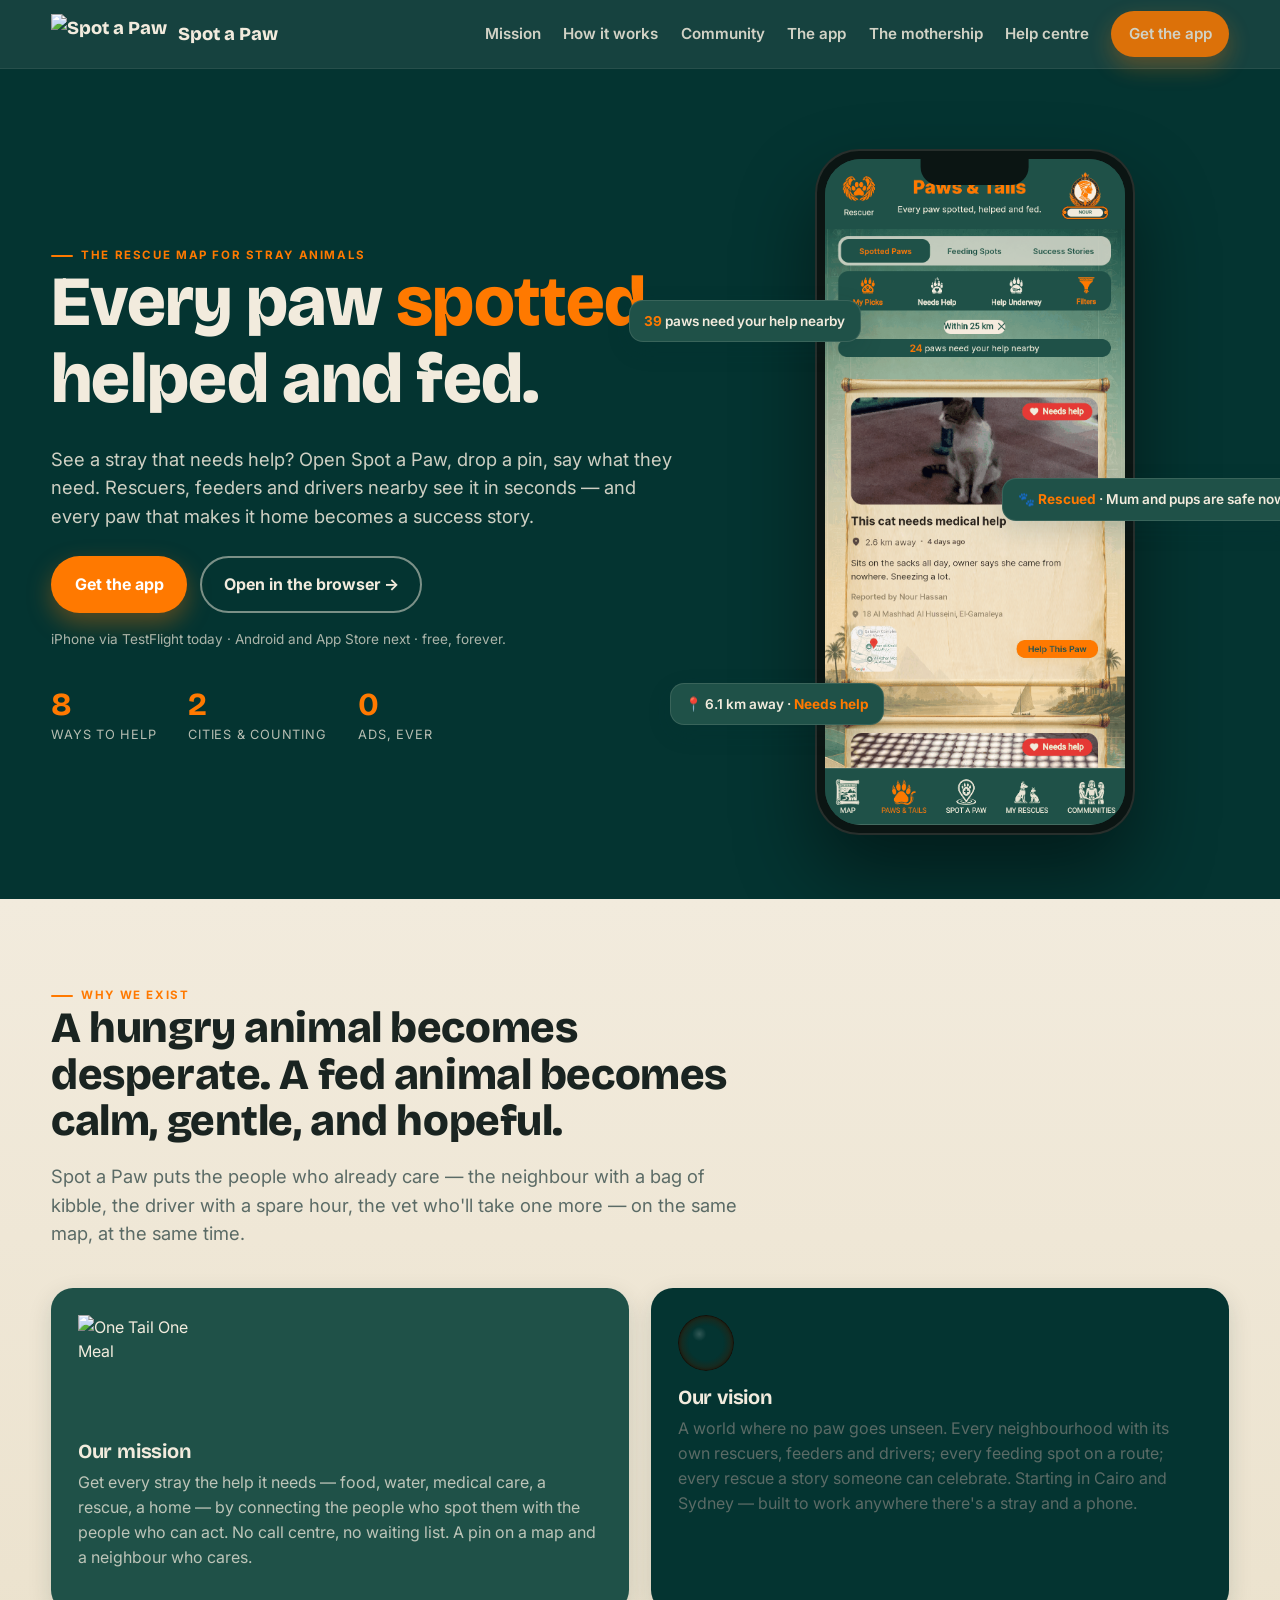
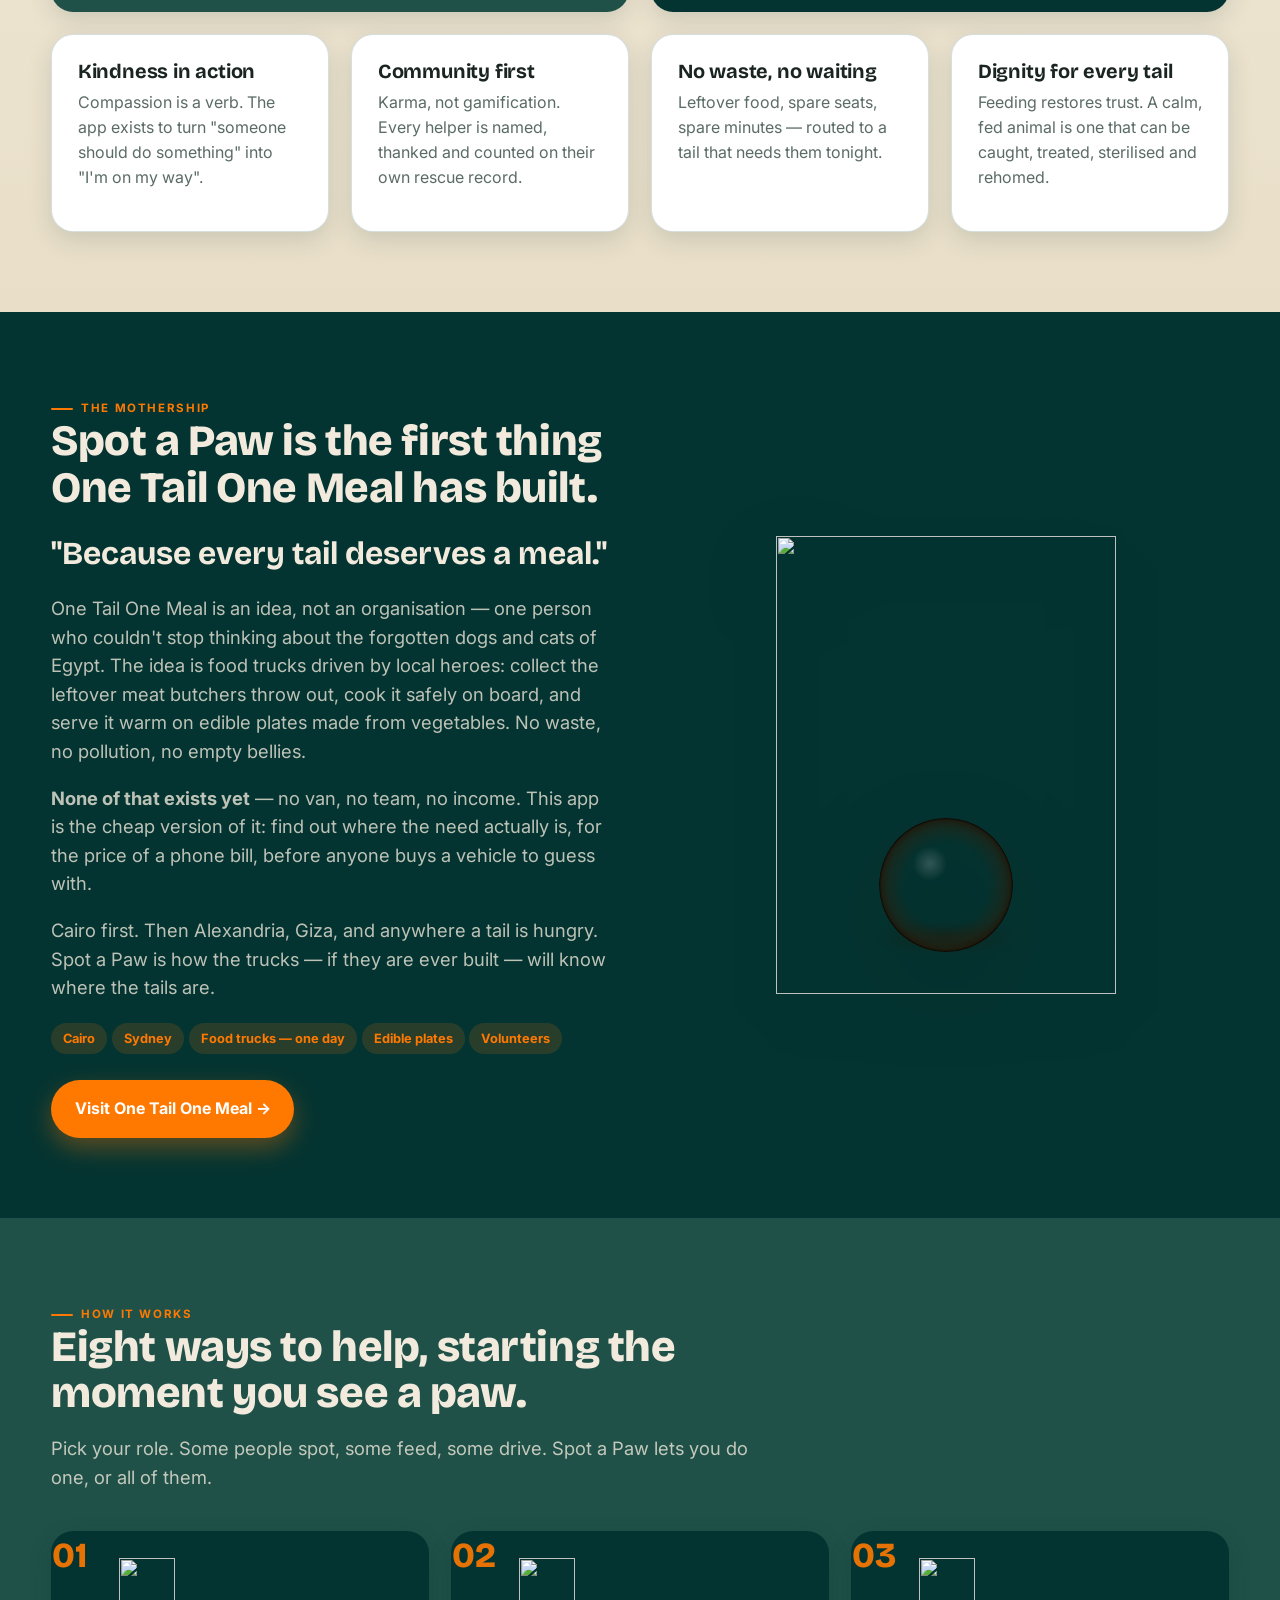
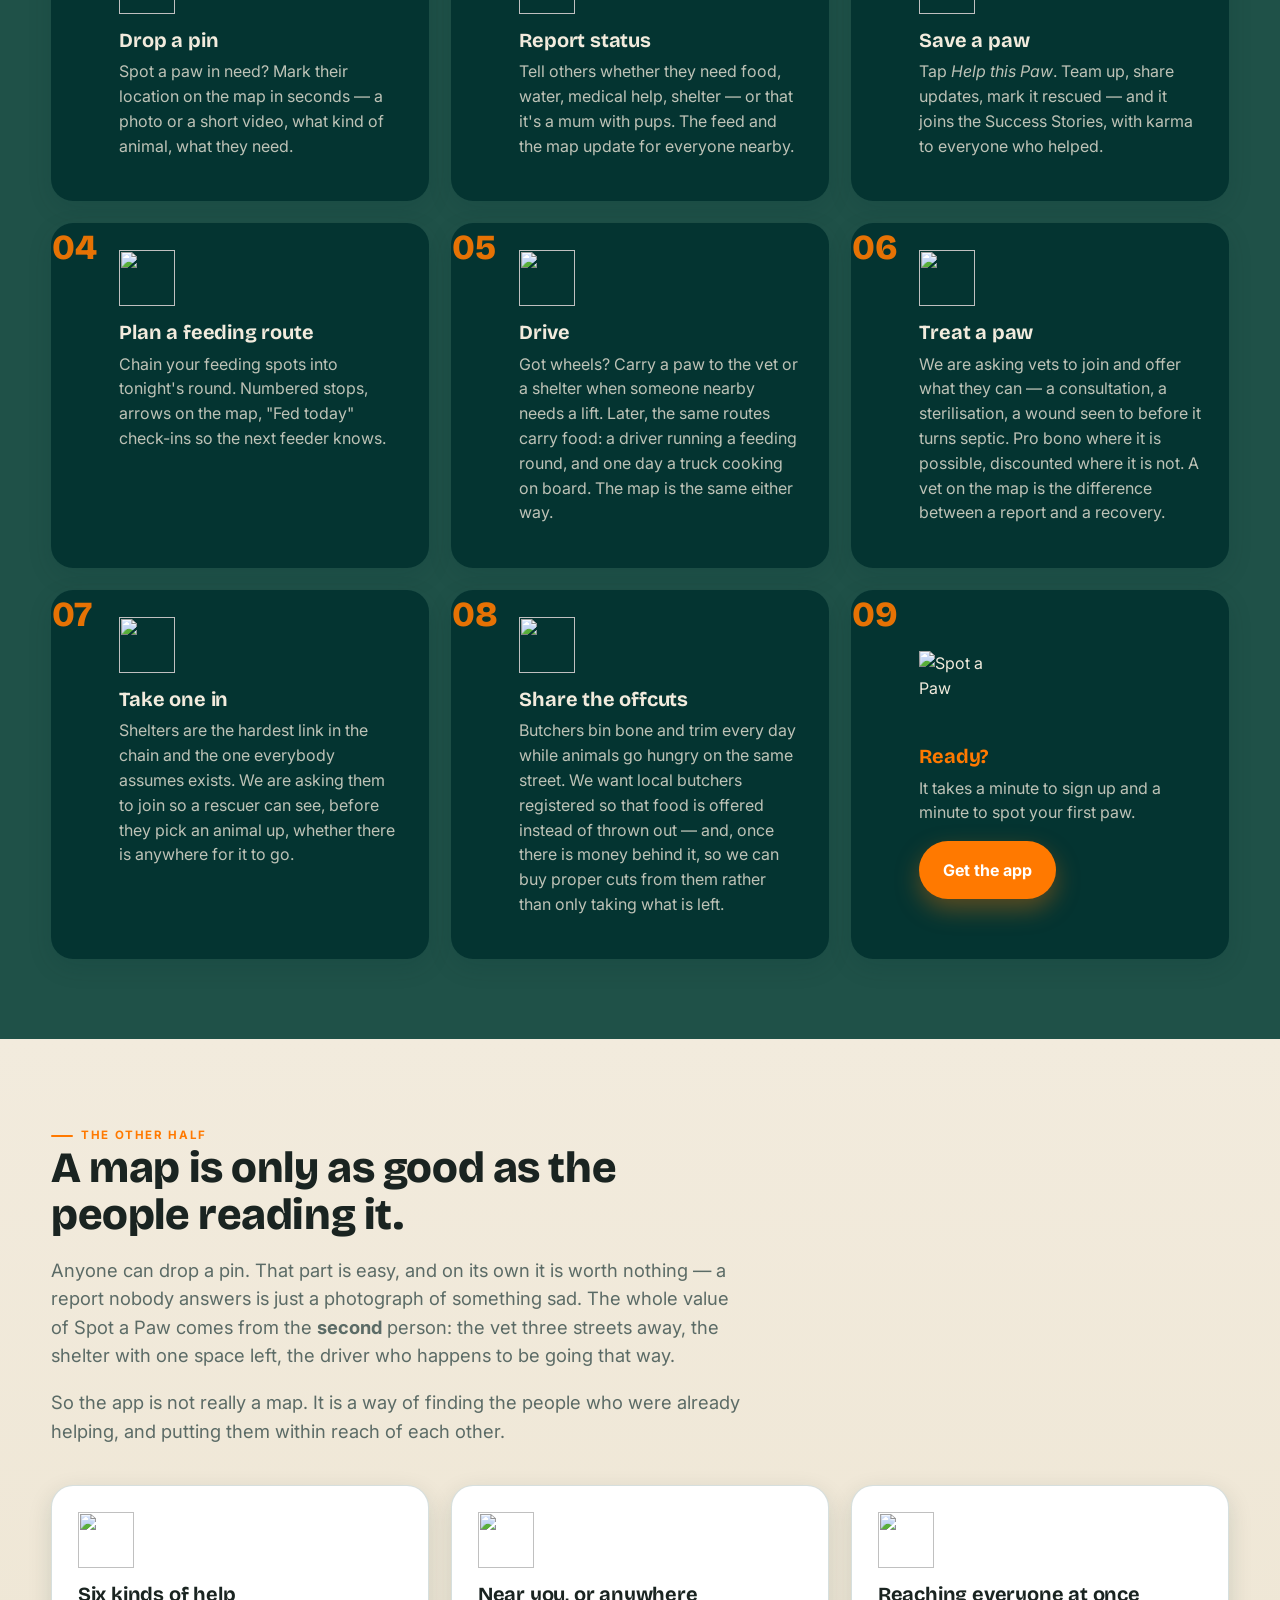
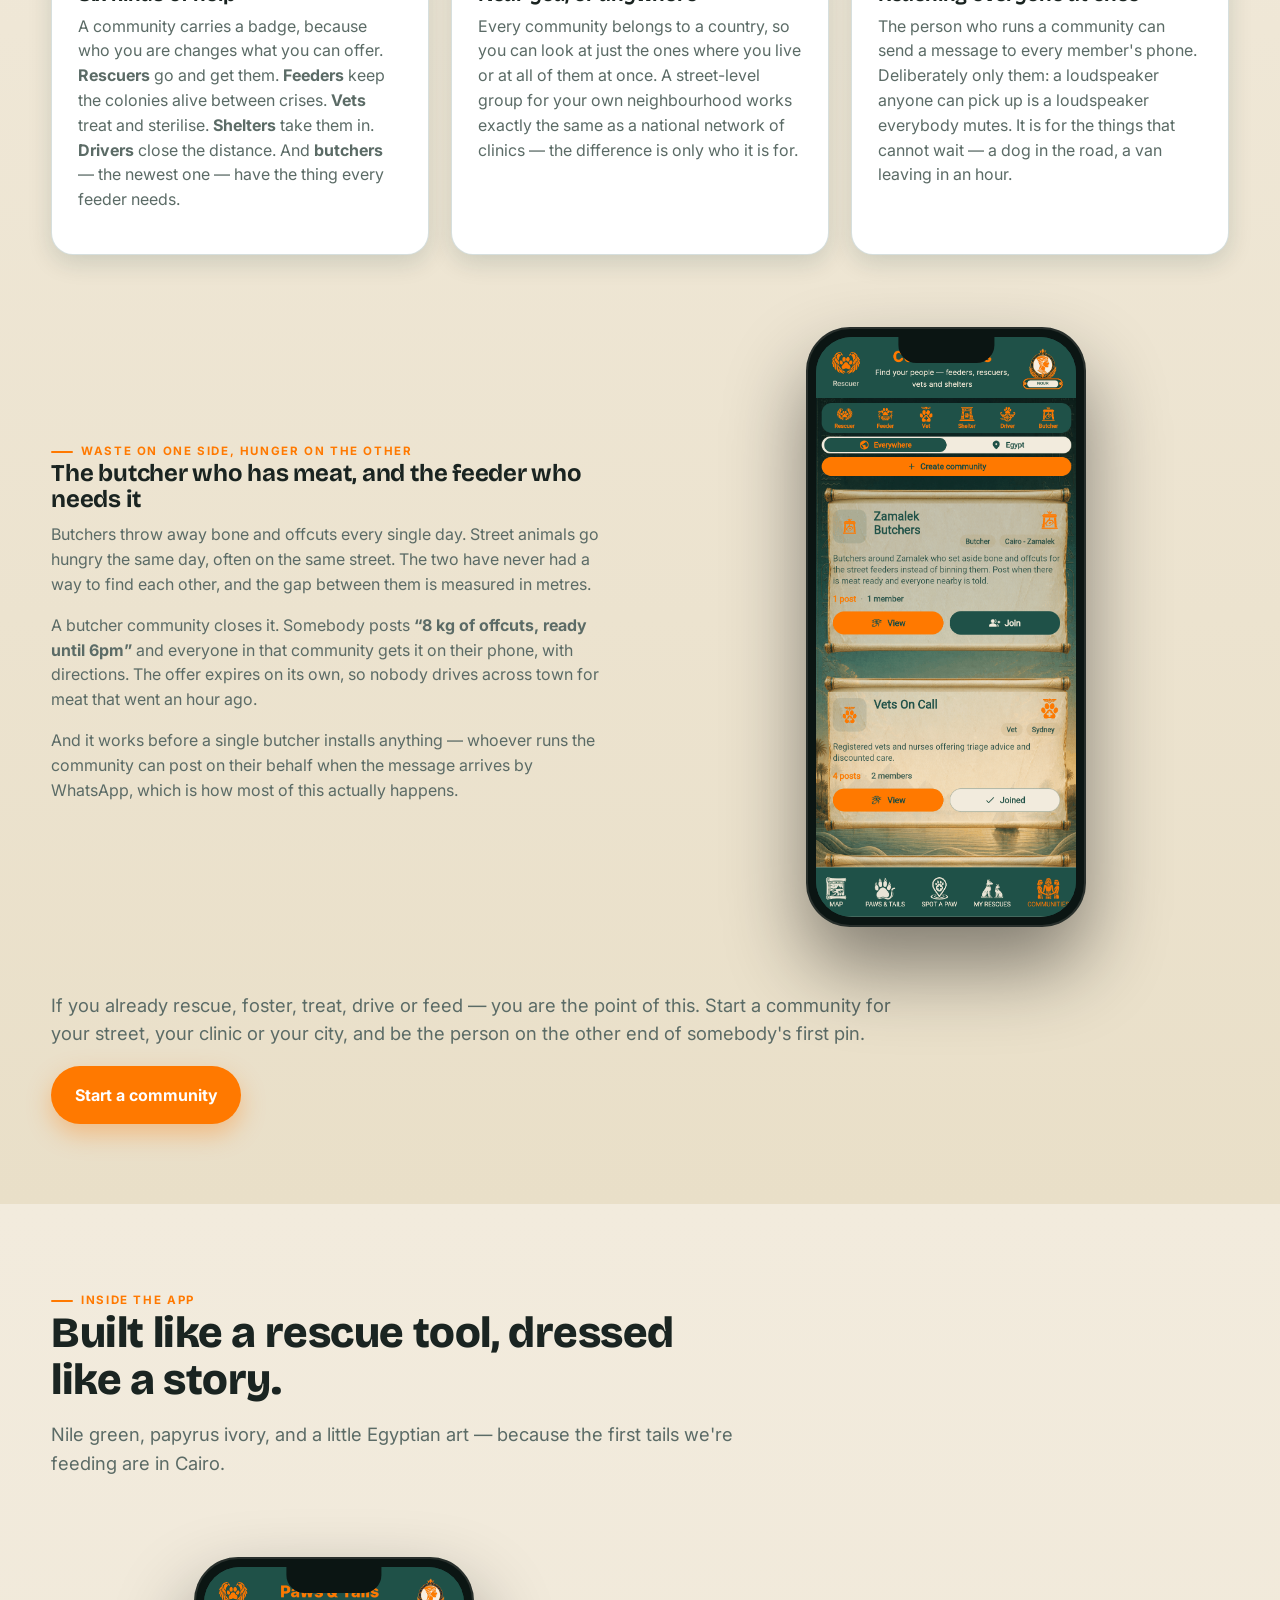
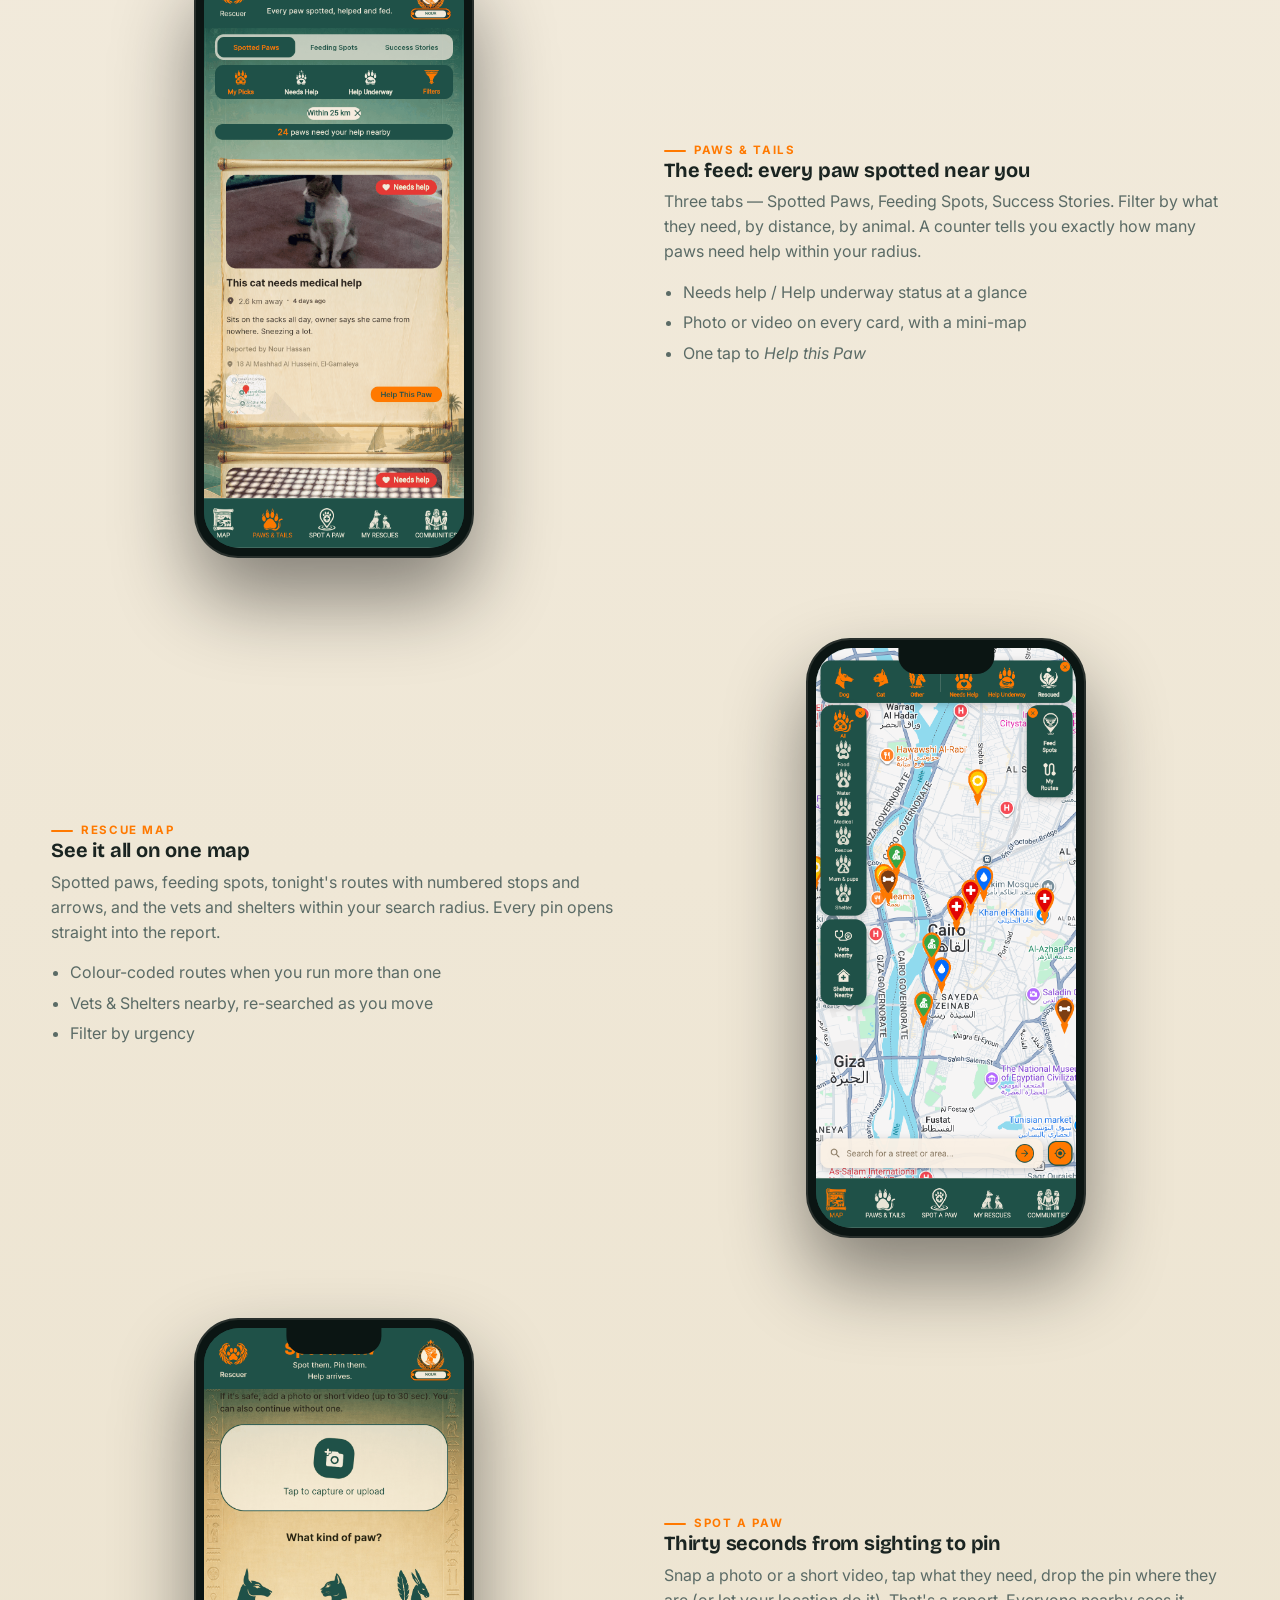
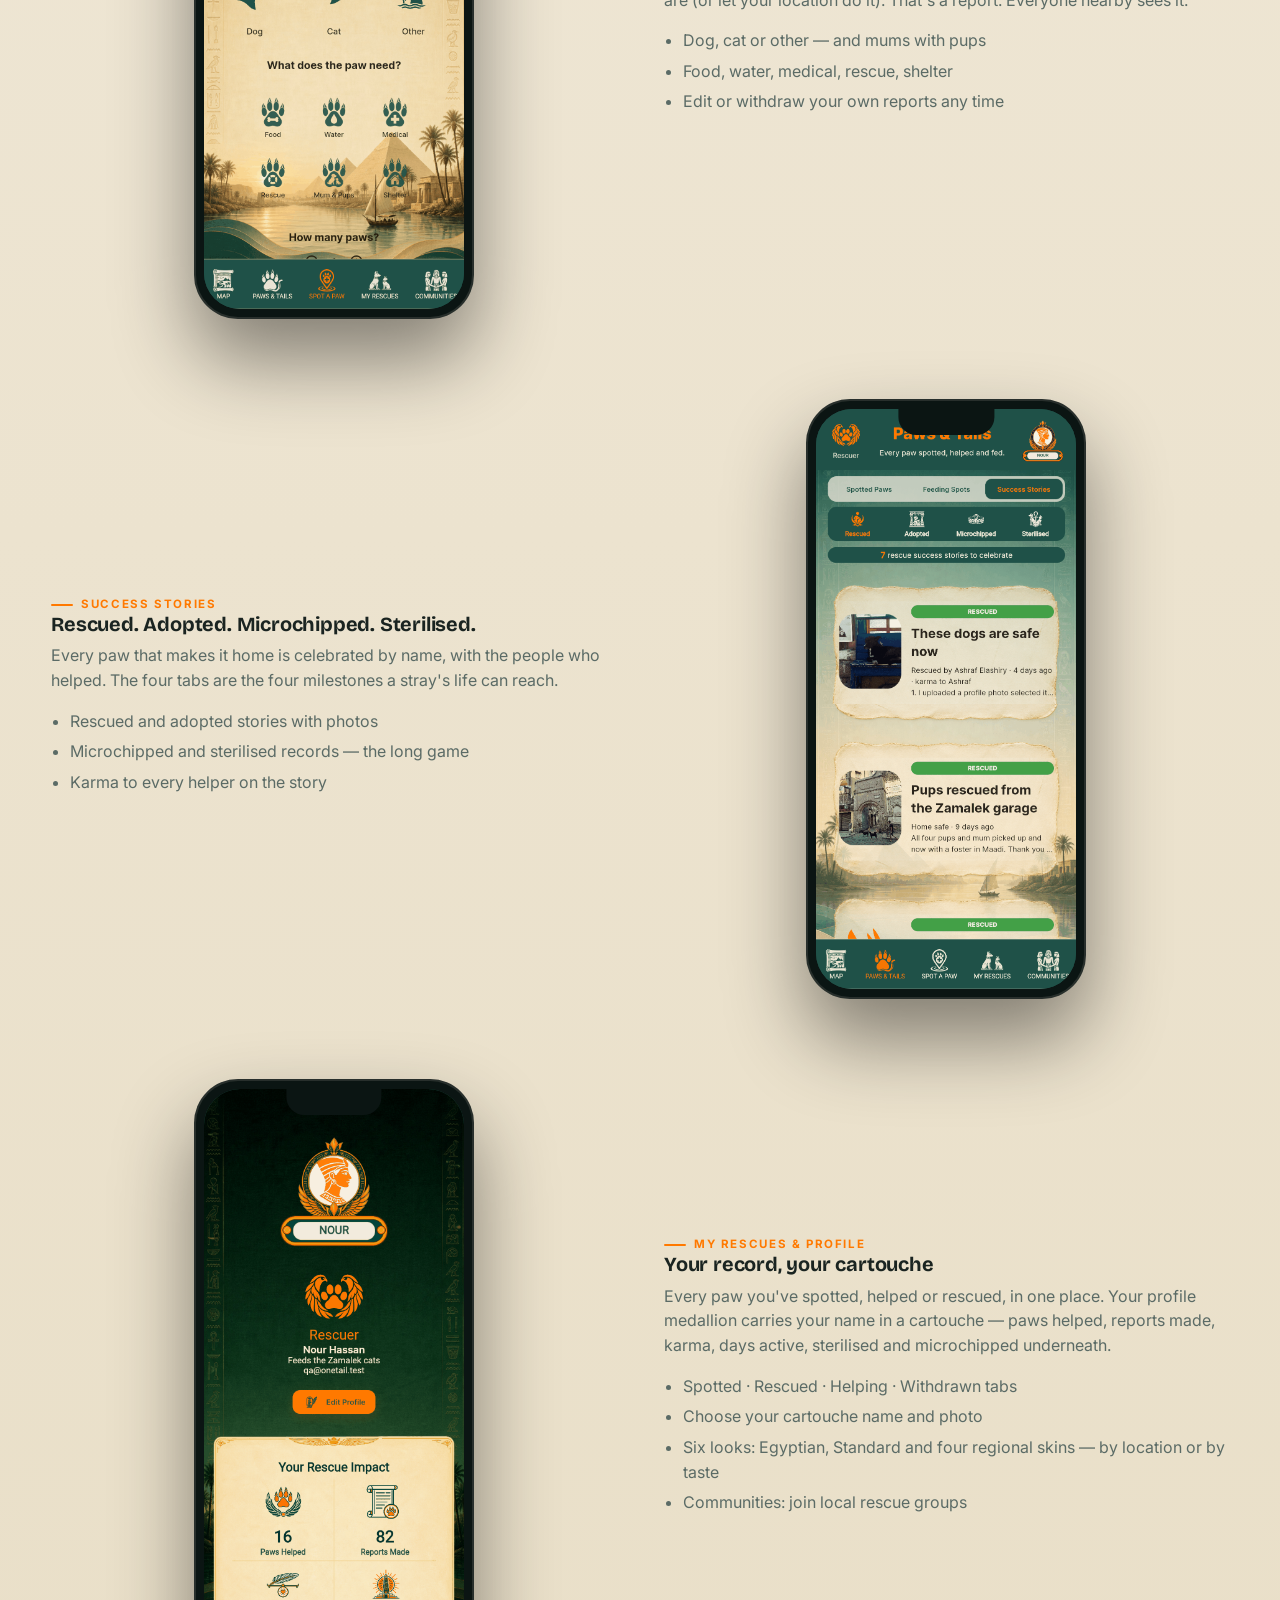
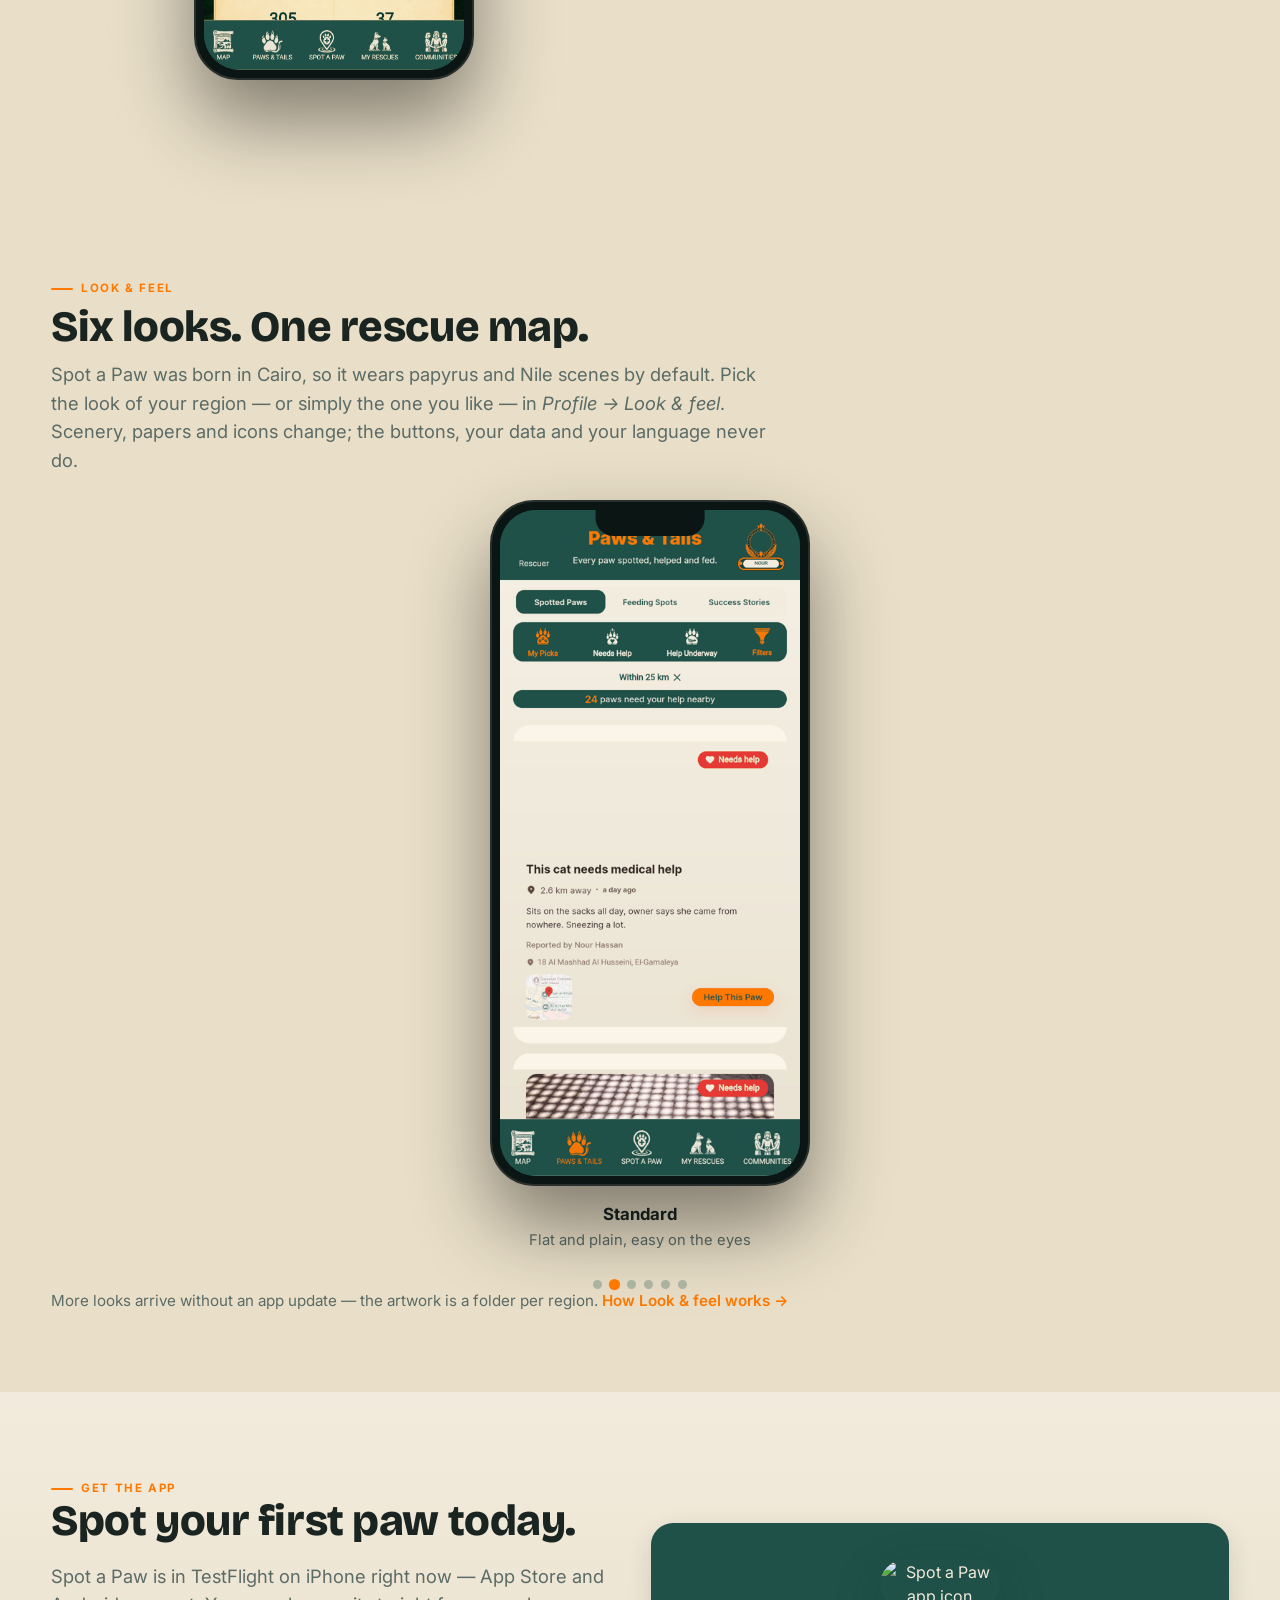
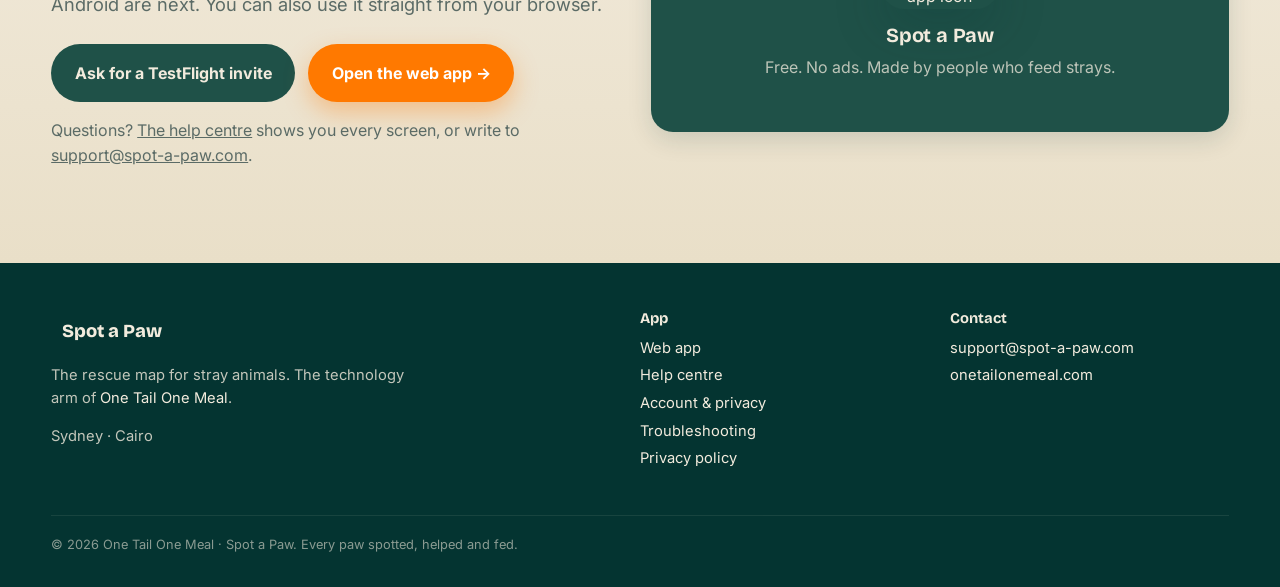
==== commit c88404ae: "Full One Tail One Meal logo on the mission card, app icon in box 9, accurate notify copy" ====
--- a/index.html
+++ b/index.html
@@ -20,7 +20,7 @@
 <link rel="icon" href="https://qyyydmjrrtyauyawheos.supabase.co/storage/v1/object/public/report-media/ea87c808-aa49-4286-829b-e69250be5b84/icons/app_icon_spot_a_paw.png">
 <link rel="preconnect" href="https://fonts.googleapis.com"><link rel="preconnect" href="https://fonts.gstatic.com" crossorigin>
 <link href="https://fonts.googleapis.com/css2?family=Bricolage+Grotesque:wght@600;700;800&family=Inter:wght@400;500;600;700&display=swap" rel="stylesheet">
-<link rel="stylesheet" href="assets/site.css?v=f337a010">
+<link rel="stylesheet" href="assets/site.css?v=6c07fc6d">
 </head>
 <body>
 
@@ -84,7 +84,7 @@
     </div>
     <div class="grid g2">
       <div class="card nile reveal">
-        <img class="icon" src="https://qyyydmjrrtyauyawheos.supabase.co/storage/v1/object/public/report-media/ea87c808-aa49-4286-829b-e69250be5b84/icons/globe_plate_v1.png" alt="">
+        <img class="icon icon-brand" src="https://qyyydmjrrtyauyawheos.supabase.co/storage/v1/object/public/report-media/ea87c808-aa49-4286-829b-e69250be5b84/icons/brand_logo_globe_v7.png" alt="One Tail One Meal">
         <h3>Our mission</h3>
         <p class="muted">Get every stray the help it needs — food, water, medical care, a rescue, a home — by connecting the people who spot them with the people who can act. No call centre, no waiting list. A pin on a map and a neighbour who cares.</p>
       </div>
@@ -145,7 +145,7 @@
       <div class="card deep step reveal"><img class="icon" src="https://qyyydmjrrtyauyawheos.supabase.co/storage/v1/object/public/report-media/ea87c808-aa49-4286-829b-e69250be5b84/icons/role_vet_o.png" alt=""><h3>Treat a paw</h3><p class="muted">We are asking vets to join and offer what they can &mdash; a consultation, a sterilisation, a wound seen to before it turns septic. Pro bono where it is possible, discounted where it is not. A vet on the map is the difference between a report and a recovery.</p></div>
       <div class="card deep step reveal"><img class="icon" src="https://qyyydmjrrtyauyawheos.supabase.co/storage/v1/object/public/report-media/ea87c808-aa49-4286-829b-e69250be5b84/icons/role_shelter_o.png" alt=""><h3>Take one in</h3><p class="muted">Shelters are the hardest link in the chain and the one everybody assumes exists. We are asking them to join so a rescuer can see, before they pick an animal up, whether there is anywhere for it to go.</p></div>
       <div class="card deep step reveal"><img class="icon" src="https://qyyydmjrrtyauyawheos.supabase.co/storage/v1/object/public/report-media/ea87c808-aa49-4286-829b-e69250be5b84/icons/role_butcher_o.png" alt=""><h3>Share the offcuts</h3><p class="muted">Butchers bin bone and trim every day while animals go hungry on the same street. We want local butchers registered so that food is offered instead of thrown out &mdash; and, once there is money behind it, so we can buy proper cuts from them rather than only taking what is left.</p></div>
-      <div class="card deep step reveal" style="display:flex;flex-direction:column;justify-content:center"><h3 style="color:var(--orange)">Ready?</h3><p class="muted">It takes a minute to sign up and a minute to spot your first paw.</p><a class="btn btn-orange" href="#get" style="align-self:flex-start">Get the app</a></div>
+      <div class="card deep step reveal" style="display:flex;flex-direction:column;justify-content:center"><img class="icon icon-lg" src="https://qyyydmjrrtyauyawheos.supabase.co/storage/v1/object/public/report-media/ea87c808-aa49-4286-829b-e69250be5b84/icons/app_icon_spot_a_paw.png" alt="Spot a Paw"><h3 style="color:var(--orange)">Ready?</h3><p class="muted">It takes a minute to sign up and a minute to spot your first paw.</p><a class="btn btn-orange" href="#get" style="align-self:flex-start">Get the app</a></div>
     </div>
   </div>
 </section>
@@ -202,8 +202,8 @@
           animals go hungry the same day, often on the same street. The two have never
           had a way to find each other, and the gap between them is measured in metres.</p>
         <p class="muted">A butcher community closes it. Somebody posts <strong>&ldquo;8 kg
-          of offcuts, ready until 6pm&rdquo;</strong> and every feeder and driver in that
-          community gets it on their phone, with directions. The offer expires on its
+          of offcuts, ready until 6pm&rdquo;</strong> and everyone in that community gets it on
+          their phone, with directions. The offer expires on its
           own, so nobody drives across town for meat that went an hour ago.</p>
         <p class="muted">And it works before a single butcher installs anything &mdash;
           whoever runs the community can post on their behalf when the message arrives by
--- a/assets/site.css
+++ b/assets/site.css
@@ -88,6 +88,10 @@
 .muted{color:var(--muted)}
 .icon{width:56px;height:56px;object-fit:contain;margin-bottom:1rem}
 .icon-lg{width:76px;height:76px}
+/* The One Tail One Meal mark on the mission card. Bigger than a role icon
+   because it is a wordmark -- at 56px "ONE TAIL ONE MEAL" is unreadable. */
+.icon-brand{width:110px;height:110px}
+@media (max-width:640px){.icon-brand{width:92px;height:92px}}
 .papyrus{background:linear-gradient(180deg,var(--ivory) 0%,var(--ivory-2) 100%)}
 .nile-bg{background:var(--nile);color:var(--ivory)}
 .nile-bg .lead,.nile-bg .muted{color:rgba(242,235,221,.78)}
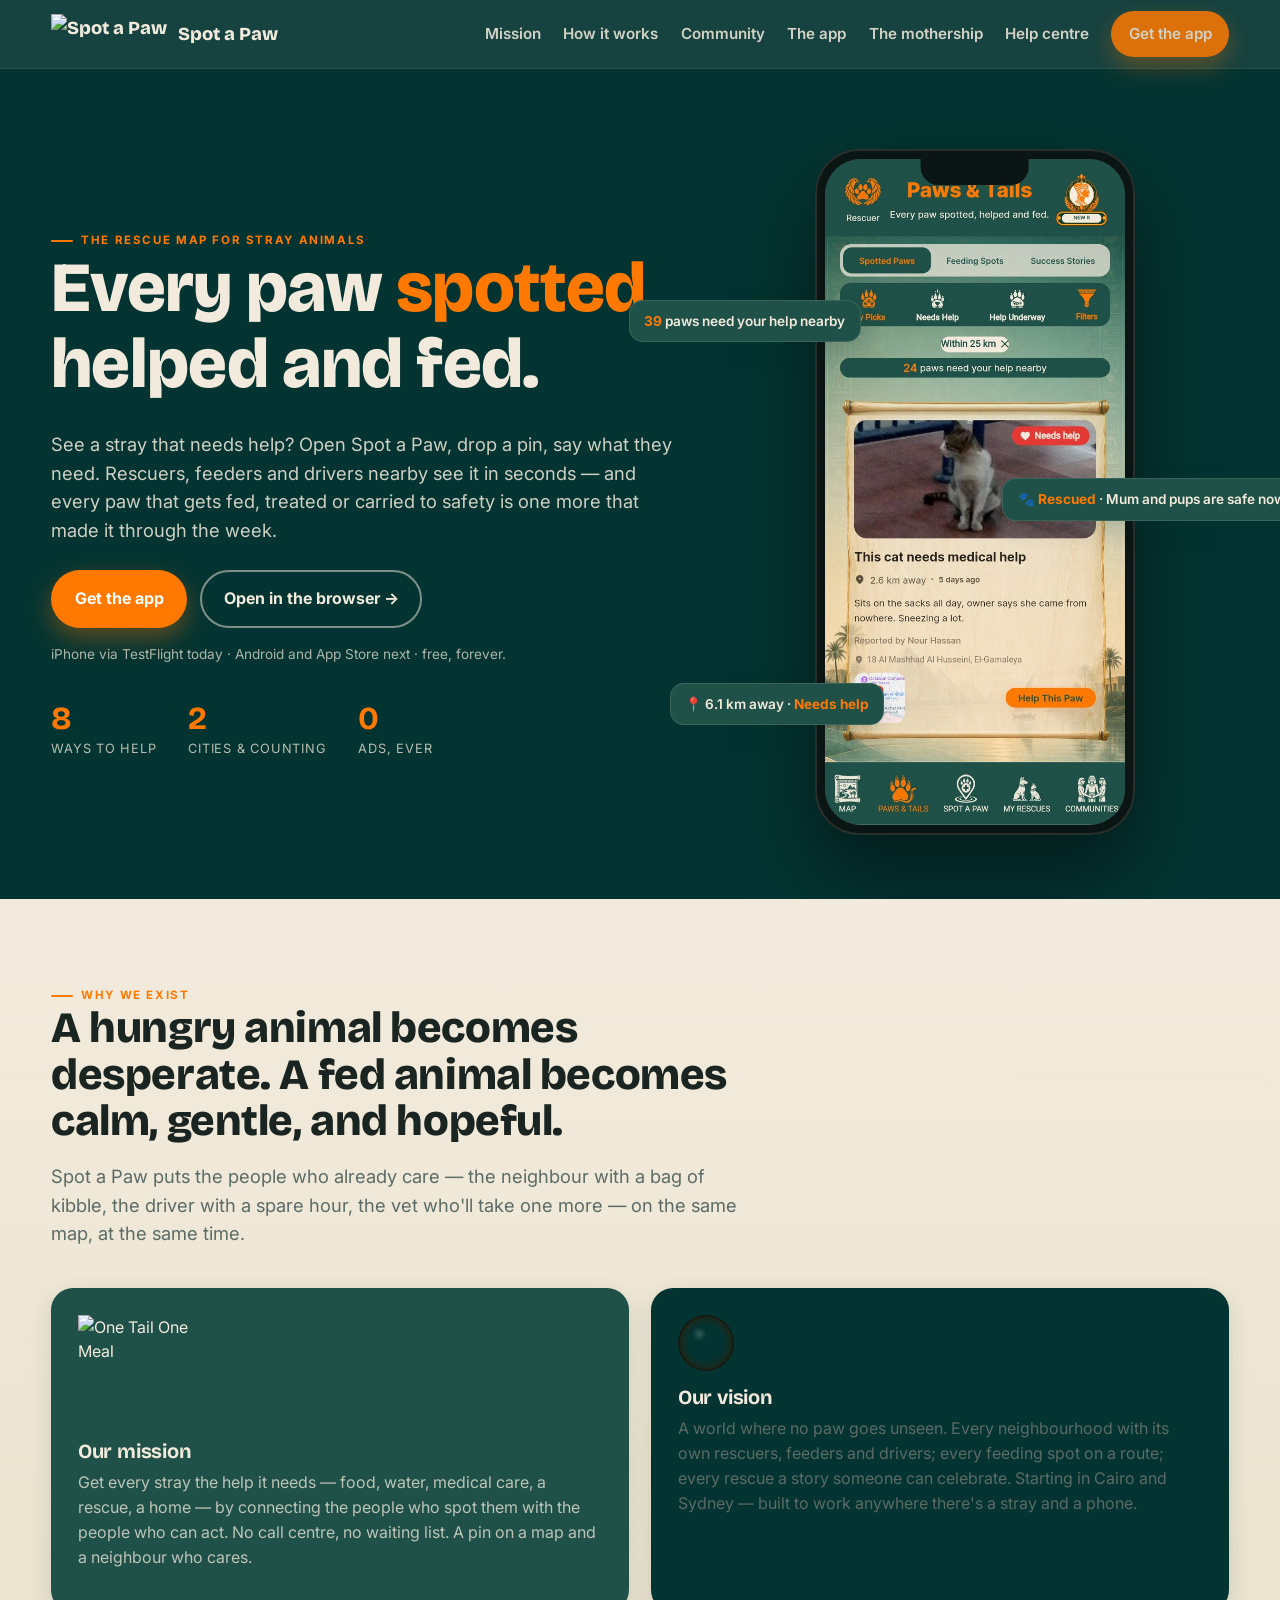
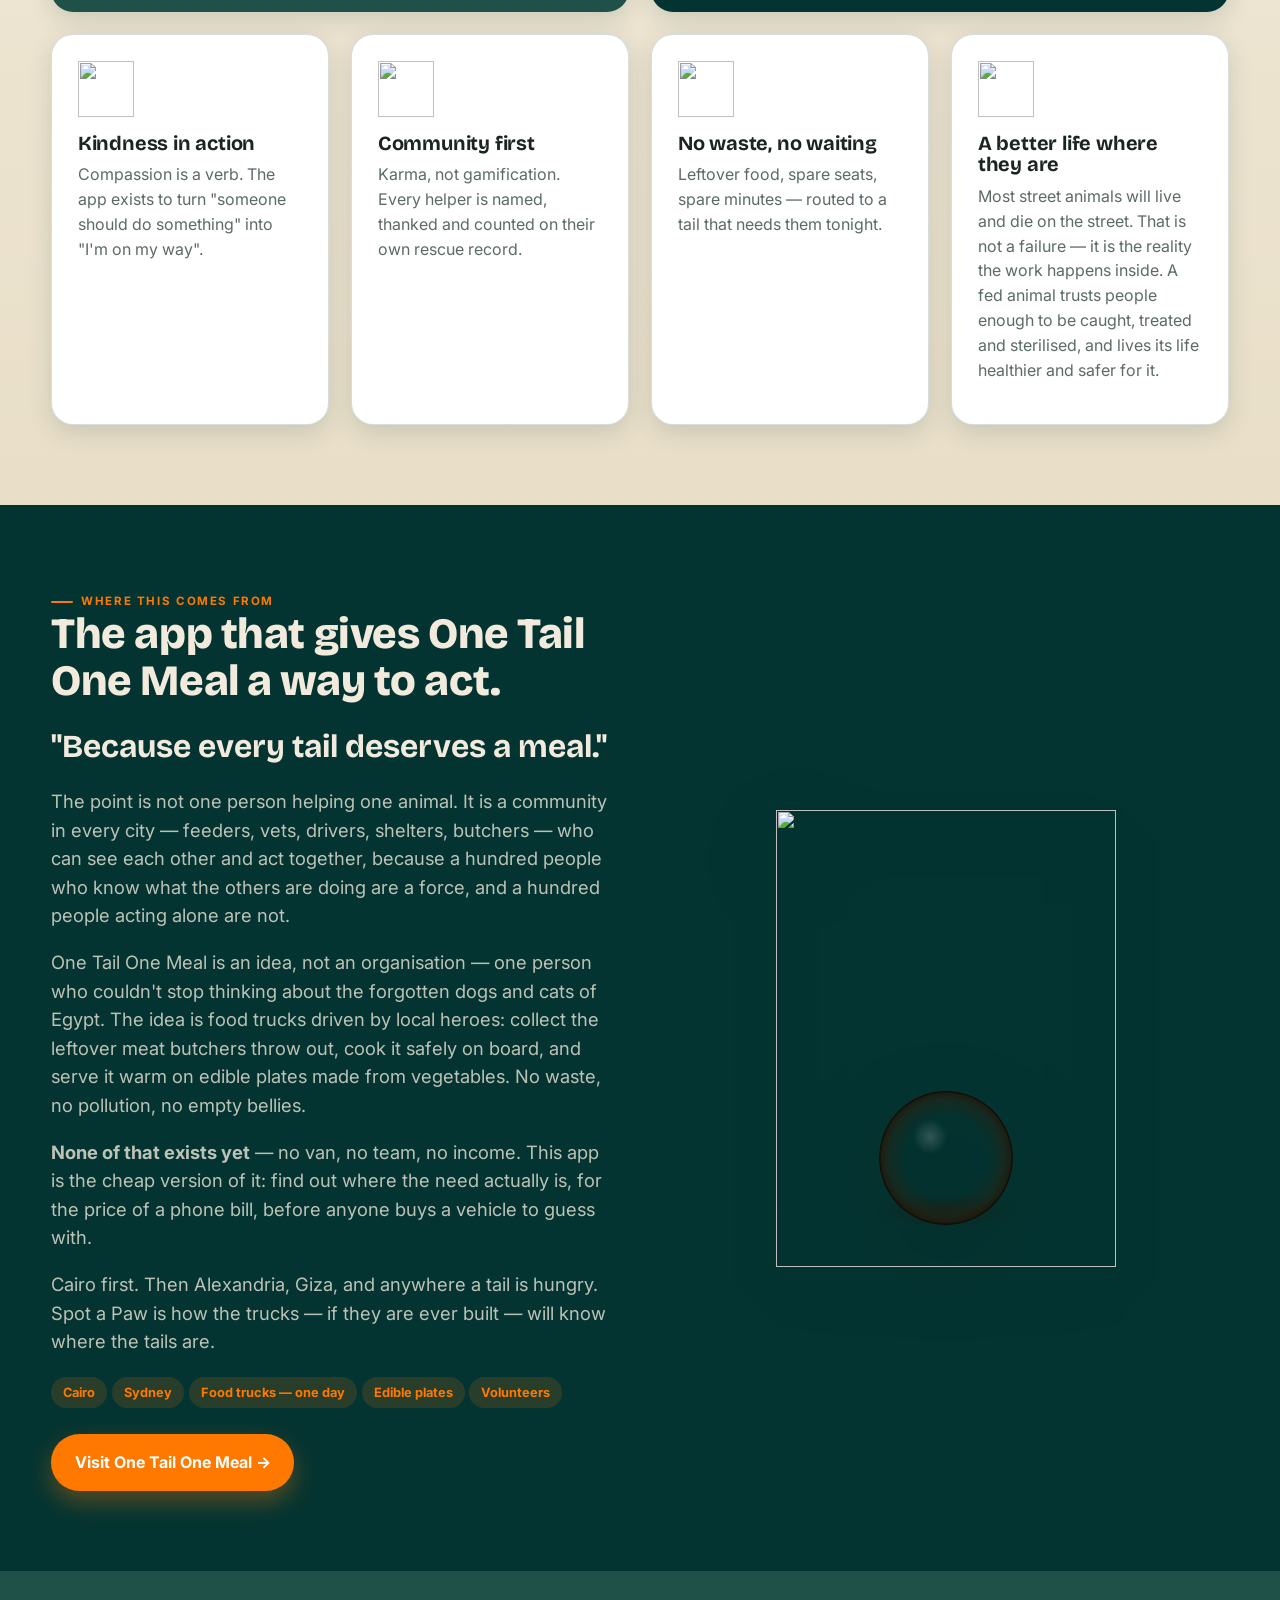
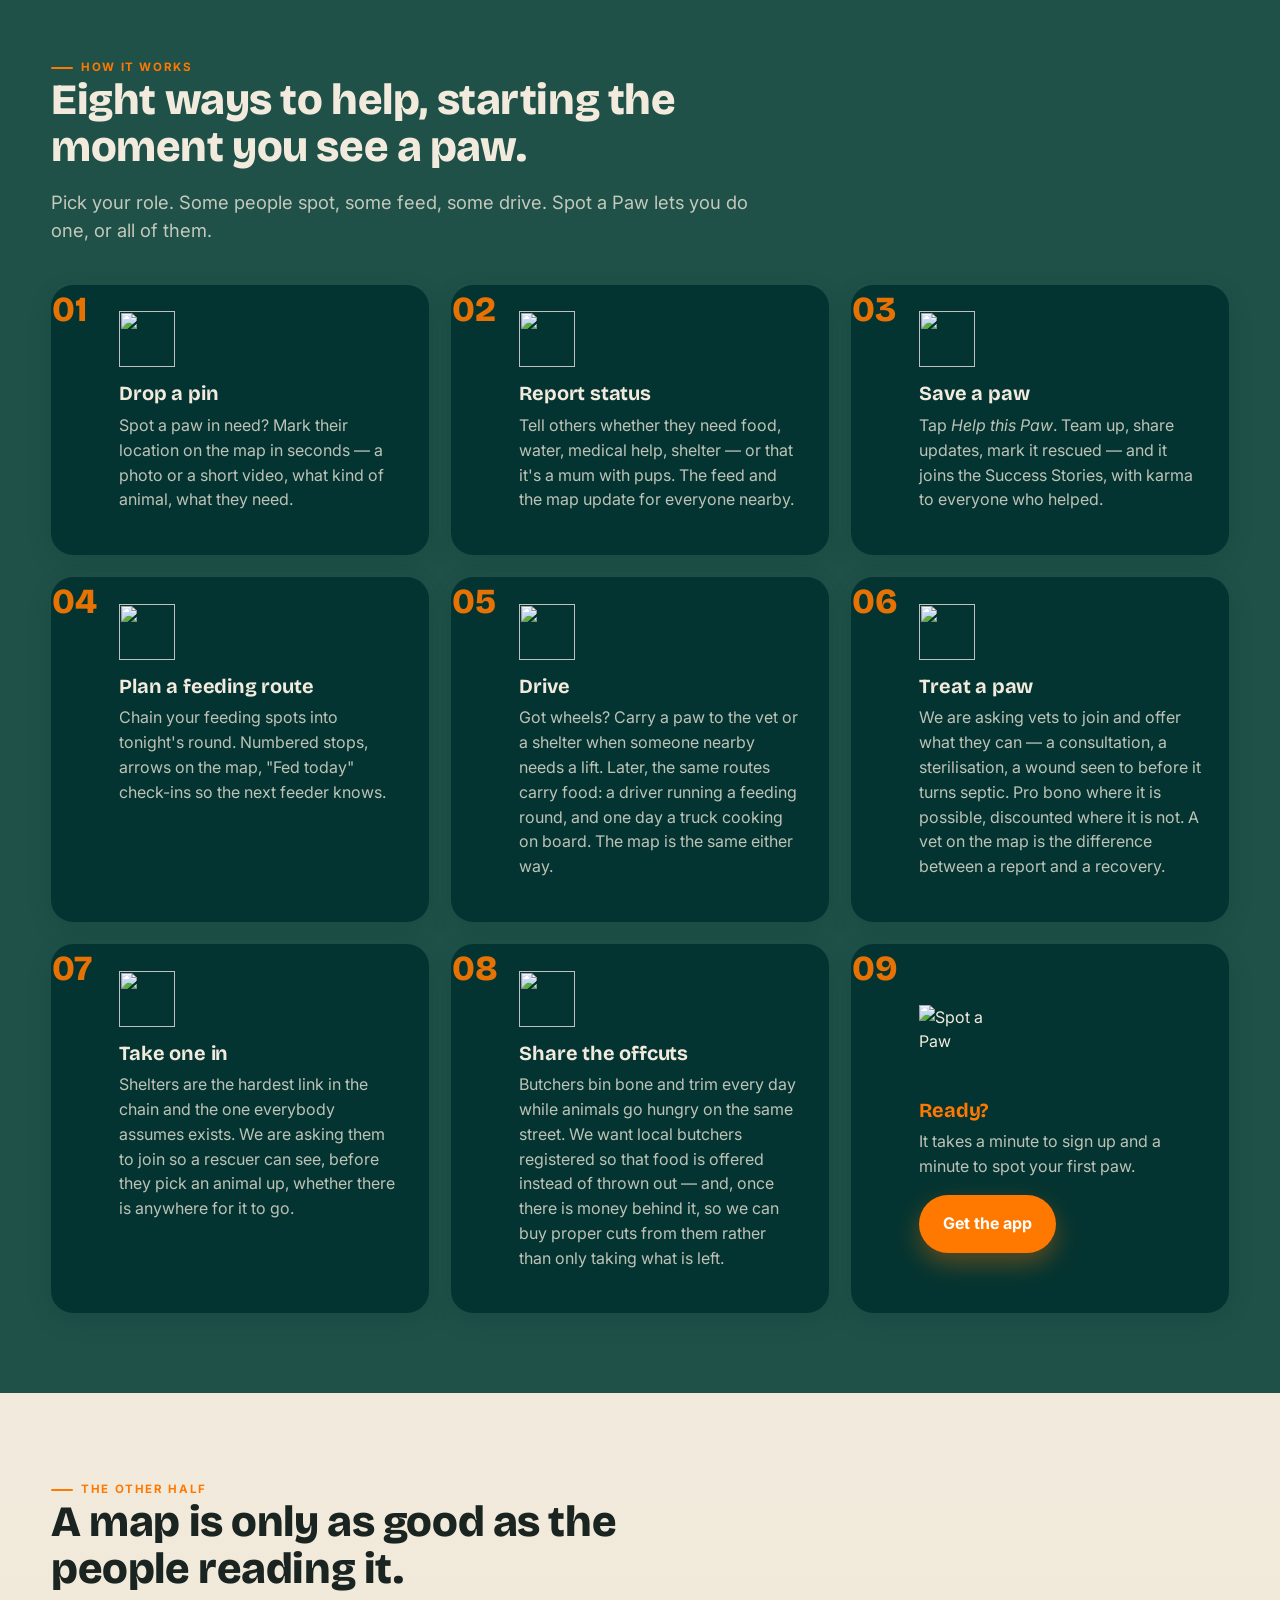
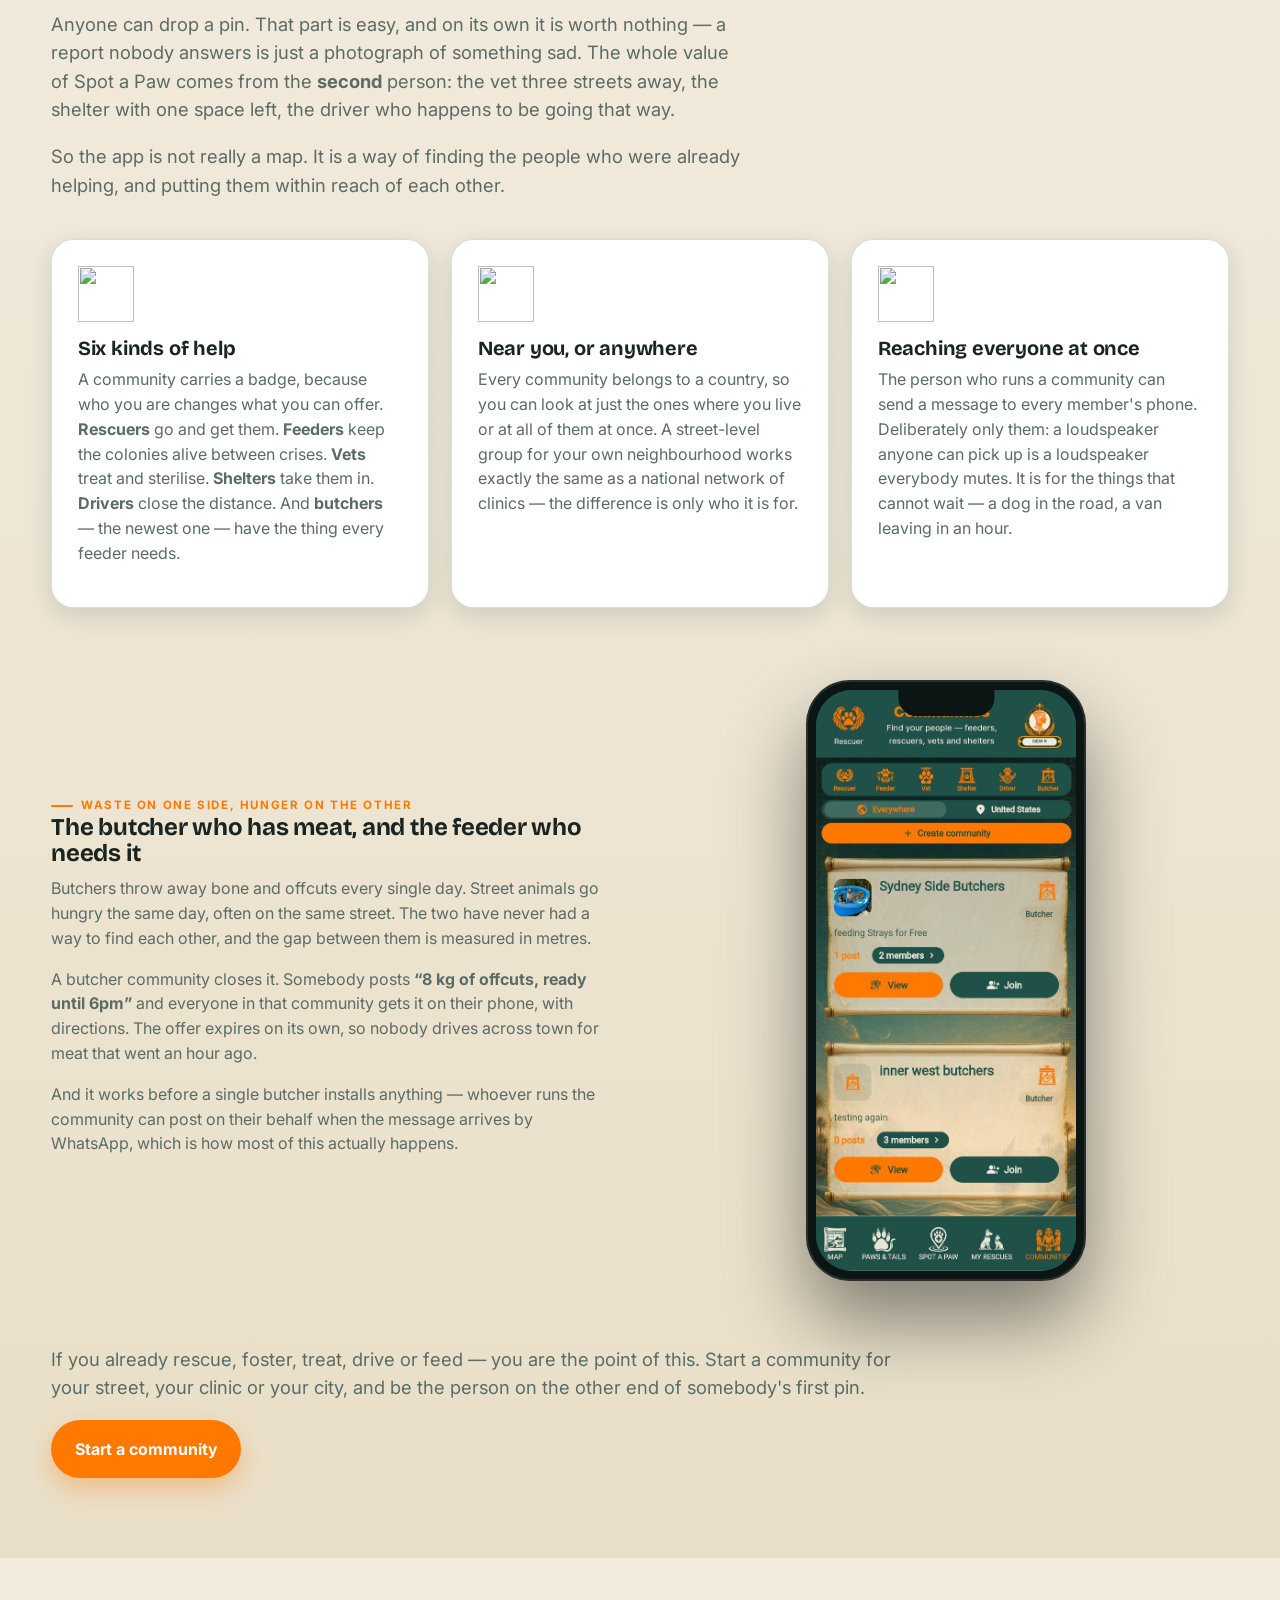
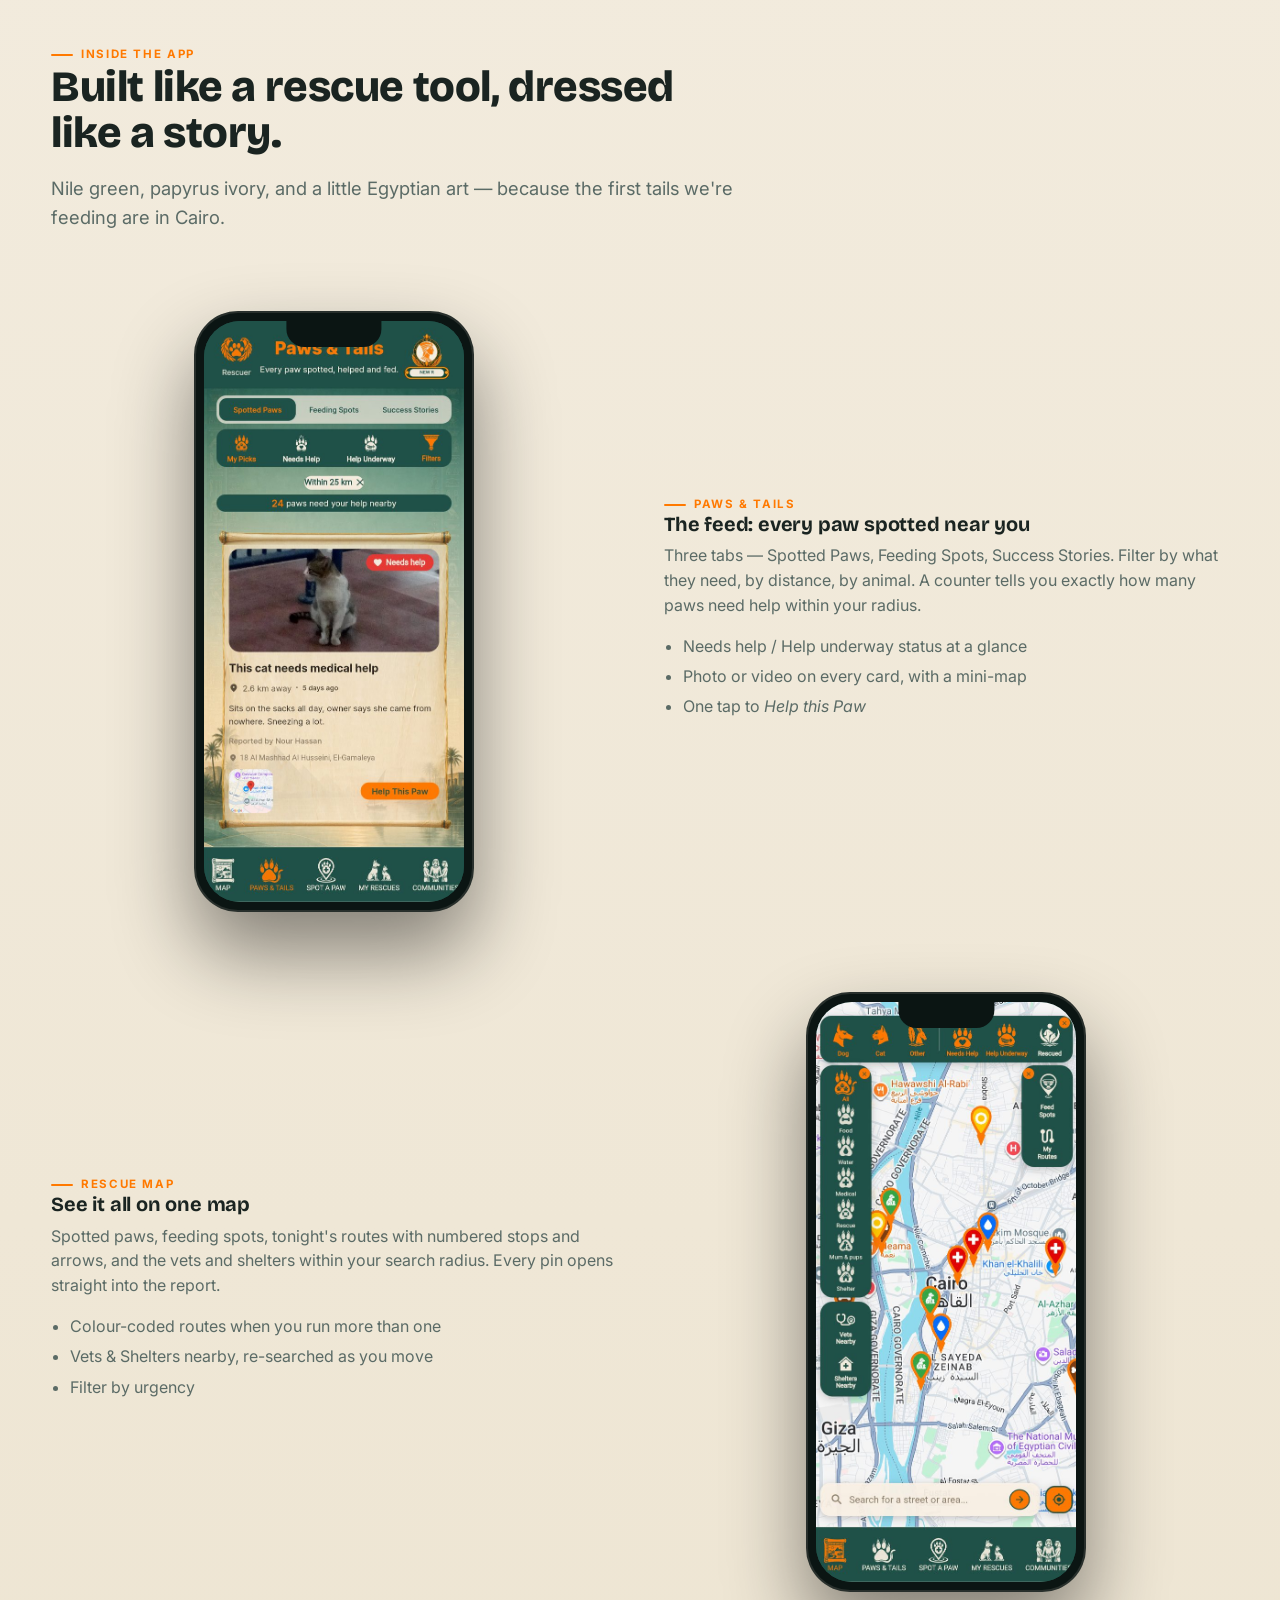
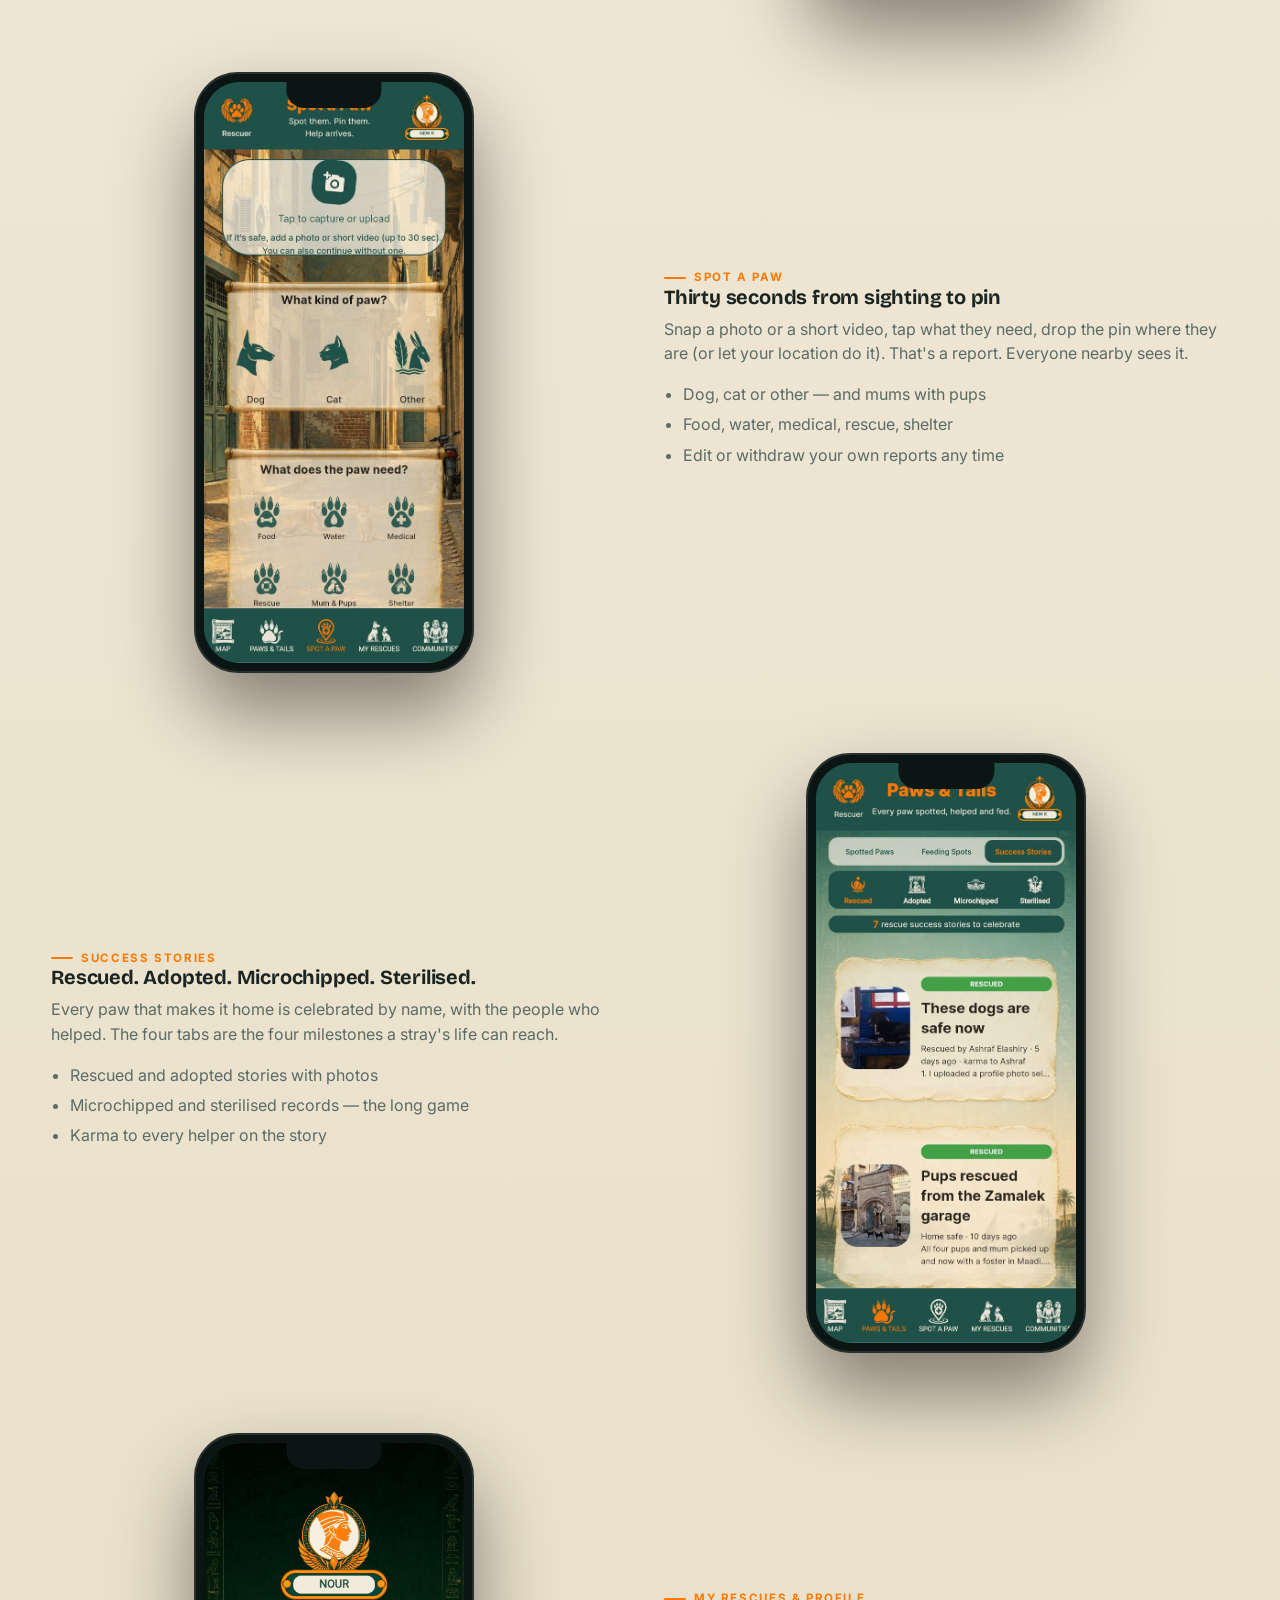
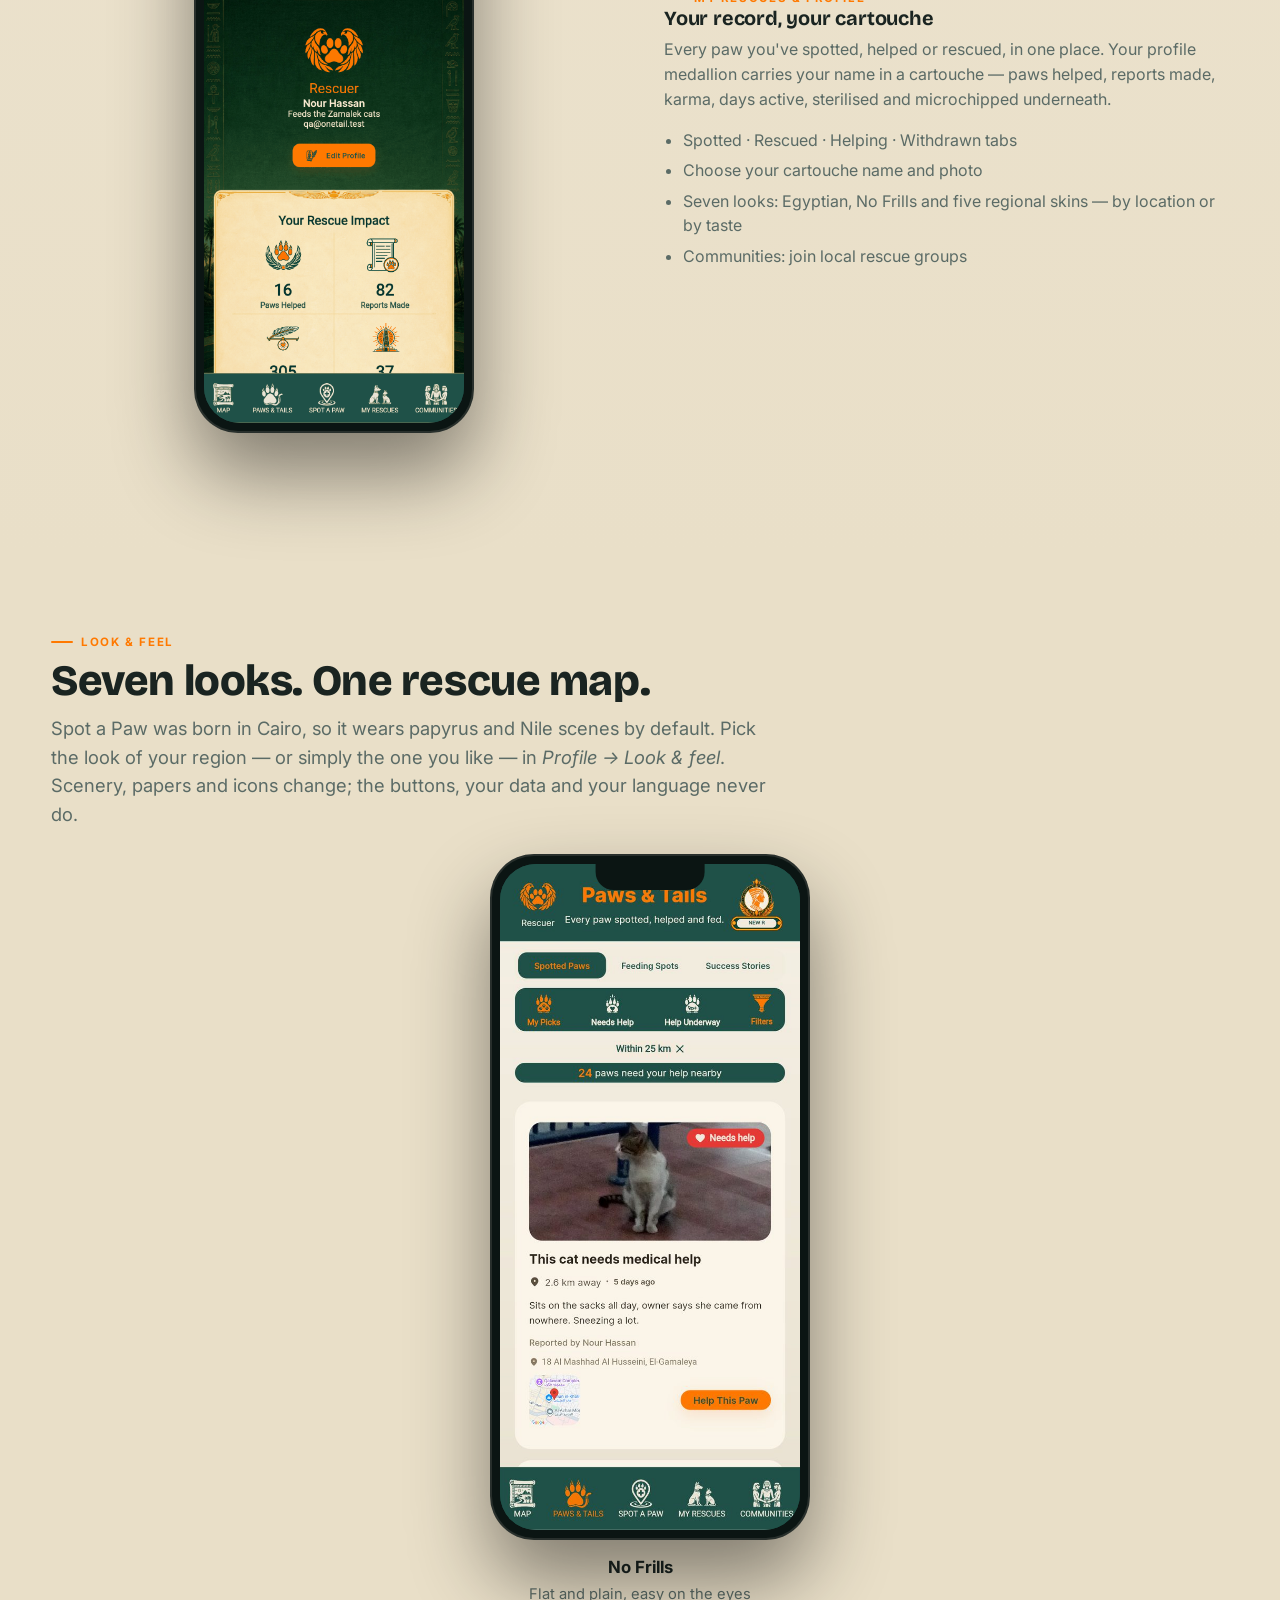
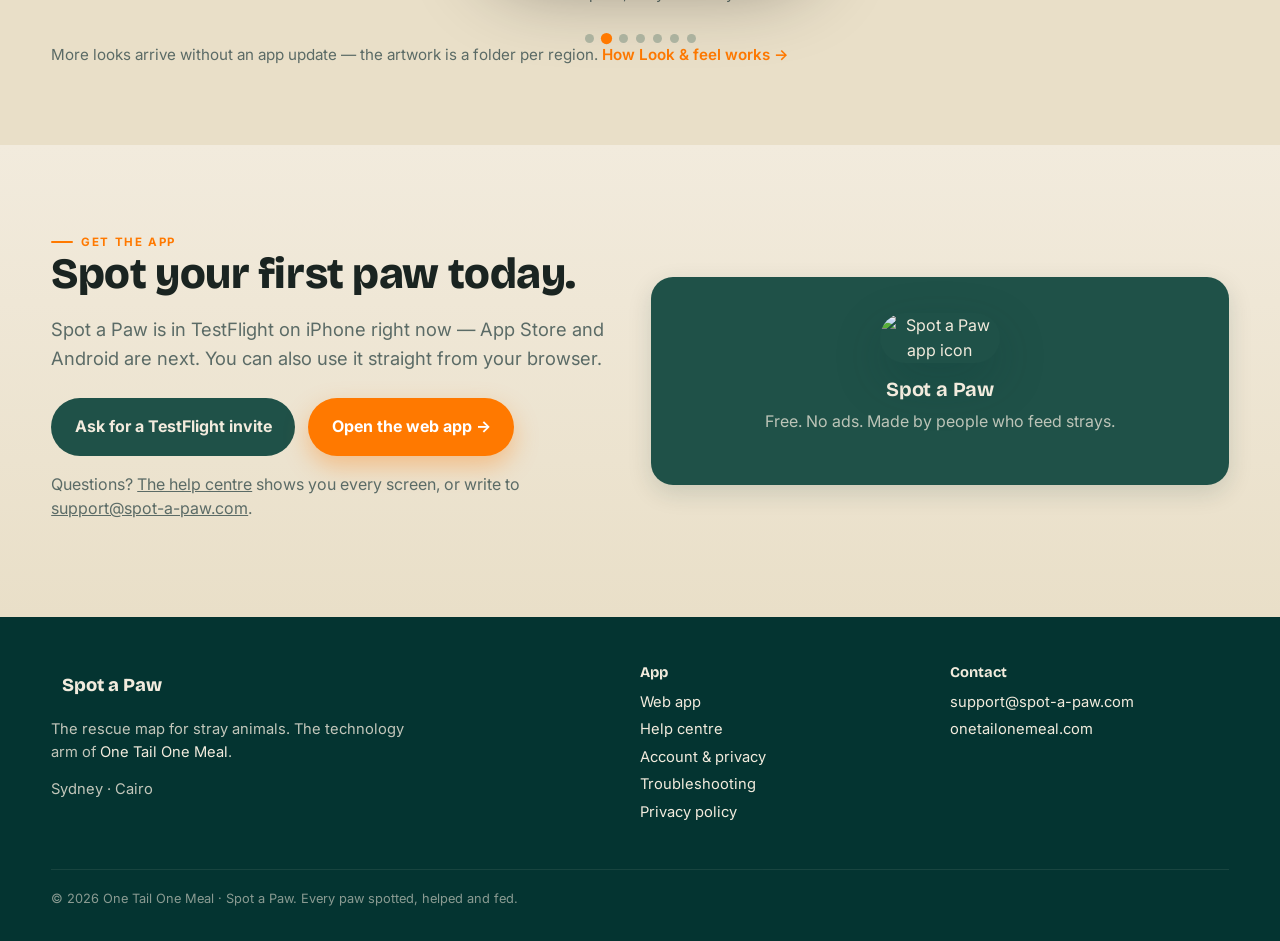
==== commit d969685c: "Seven looks, No Frills, Africa slide, fresh build-22 screens; /confirmed landing for the confirm-you" ====
--- a/index.html
+++ b/index.html
@@ -4,11 +4,11 @@
 <meta charset="utf-8">
 <meta name="viewport" content="width=device-width,initial-scale=1">
 <title>Spot a Paw — Every paw spotted, helped and fed</title>
-<meta name="description" content="Spot a Paw is the rescue map for stray animals. Spot a paw in need, drop a pin, and let nearby rescuers, feeders and drivers do the rest. The first thing One Tail One Meal has built.">
+<meta name="description" content="Spot a Paw is the rescue map for stray animals. Spot a paw in need, drop a pin, and let nearby rescuers, feeders and drivers do the rest. The app behind One Tail One Meal.">
 <link rel="canonical" href="https://spot-a-paw.com/">
 <meta property="og:url" content="https://spot-a-paw.com/">
 <meta property="og:title" content="Spot a Paw — Every paw spotted, helped and fed">
-<meta property="og:description" content="The rescue map for stray animals. Spot, report, help, feed. The first thing One Tail One Meal has built.">
+<meta property="og:description" content="The rescue map for stray animals. Spot, report, help, feed. The app behind One Tail One Meal.">
 <meta property="og:image" content="https://spot-a-paw.com/assets/og.png">
 <meta property="og:image:width" content="1200">
 <meta property="og:image:height" content="630">
@@ -46,7 +46,7 @@
     <div>
       <span class="eyebrow">The rescue map for stray animals</span>
       <h1>Every paw <span class="accent">spotted</span>, helped and fed.</h1>
-      <p class="lead">See a stray that needs help? Open Spot a Paw, drop a pin, say what they need. Rescuers, feeders and drivers nearby see it in seconds — and every paw that makes it home becomes a success story.</p>
+      <p class="lead">See a stray that needs help? Open Spot a Paw, drop a pin, say what they need. Rescuers, feeders and drivers nearby see it in seconds — and every paw that gets fed, treated or carried to safety is one more that made it through the week.</p>
       <div class="hero-cta">
         <a class="btn btn-orange" href="#get">Get the app</a>
         <a class="btn btn-ghost" href="https://app.spot-a-paw.com" target="_blank" rel="noopener">Open in the browser →</a>
@@ -62,10 +62,10 @@
       <div class="phone" data-tour="hero" data-interval="3600">
         <div class="notch"></div>
         <div class="screen">
-          <img src="assets/screens/paws_and_tails.png?v=08899845" alt="Paws & Tails feed" class="on">
-          <img src="assets/screens/map.png?v=378cad84" alt="Rescue map">
-          <img src="assets/screens/spot_a_paw.png?v=38cc3e89" alt="Spot a Paw form">
-          <img src="assets/screens/success_stories.png?v=6b40cc9e" alt="Success stories">
+          <img src="assets/screens/paws_and_tails.jpg?v=55b365f6" alt="Paws & Tails feed" class="on">
+          <img src="assets/screens/map.jpg?v=9519d2fa" alt="Rescue map">
+          <img src="assets/screens/spot_a_paw.jpg?v=cef161cd" alt="Spot a Paw form">
+          <img src="assets/screens/success_stories.jpg?v=0b42dde7" alt="Success stories">
         </div>
       </div>
       <div class="float f1"><b>39</b> paws need your help nearby</div>
@@ -84,7 +84,7 @@
     </div>
     <div class="grid g2">
       <div class="card nile reveal">
-        <img class="icon icon-brand" src="https://qyyydmjrrtyauyawheos.supabase.co/storage/v1/object/public/report-media/ea87c808-aa49-4286-829b-e69250be5b84/icons/brand_logo_globe_v7.png" alt="One Tail One Meal">
+        <img class="icon icon-brand" src="https://qyyydmjrrtyauyawheos.supabase.co/storage/v1/object/public/report-media/ea87c808-aa49-4286-829b-e69250be5b84/icons/otom_logo_plate.png" alt="One Tail One Meal">
         <h3>Our mission</h3>
         <p class="muted">Get every stray the help it needs — food, water, medical care, a rescue, a home — by connecting the people who spot them with the people who can act. No call centre, no waiting list. A pin on a map and a neighbour who cares.</p>
       </div>
@@ -96,10 +96,10 @@
       </div>
     </div>
     <div class="grid g4" style="margin-top:1.4rem">
-      <div class="card reveal"><h3>Kindness in action</h3><p class="muted">Compassion is a verb. The app exists to turn "someone should do something" into "I'm on my way".</p></div>
-      <div class="card reveal"><h3>Community first</h3><p class="muted">Karma, not gamification. Every helper is named, thanked and counted on their own rescue record.</p></div>
-      <div class="card reveal"><h3>No waste, no waiting</h3><p class="muted">Leftover food, spare seats, spare minutes — routed to a tail that needs them tonight.</p></div>
-      <div class="card reveal"><h3>Dignity for every tail</h3><p class="muted">Feeding restores trust. A calm, fed animal is one that can be caught, treated, sterilised and rehomed.</p></div>
+      <div class="card reveal"><img class="icon" src="https://qyyydmjrrtyauyawheos.supabase.co/storage/v1/object/public/report-media/ea87c808-aa49-4286-829b-e69250be5b84/icons/act_seen_o.png" alt=""><h3>Kindness in action</h3><p class="muted">Compassion is a verb. The app exists to turn "someone should do something" into "I'm on my way".</p></div>
+      <div class="card reveal"><img class="icon" src="https://qyyydmjrrtyauyawheos.supabase.co/storage/v1/object/public/report-media/ea87c808-aa49-4286-829b-e69250be5b84/icons/role_rescuer_o.png" alt=""><h3>Community first</h3><p class="muted">Karma, not gamification. Every helper is named, thanked and counted on their own rescue record.</p></div>
+      <div class="card reveal"><img class="icon" src="https://qyyydmjrrtyauyawheos.supabase.co/storage/v1/object/public/report-media/ea87c808-aa49-4286-829b-e69250be5b84/icons/role_butcher_o.png" alt=""><h3>No waste, no waiting</h3><p class="muted">Leftover food, spare seats, spare minutes — routed to a tail that needs them tonight.</p></div>
+      <div class="card reveal"><img class="icon" src="https://qyyydmjrrtyauyawheos.supabase.co/storage/v1/object/public/report-media/ea87c808-aa49-4286-829b-e69250be5b84/icons/role_vet_o.png" alt=""><h3>A better life where they are</h3><p class="muted">Most street animals will live and die on the street. That is not a failure &mdash; it is the reality the work happens inside. A fed animal trusts people enough to be caught, treated and sterilised, and lives its life healthier and safer for it.</p></div>
     </div>
   </div>
 </section>
@@ -107,9 +107,10 @@
 <section id="mothership" class="nile-bg" style="background:var(--deep)">
   <div class="wrap ship">
     <div class="reveal">
-      <span class="eyebrow">The mothership</span>
-      <h2>Spot a Paw is the first thing One Tail One Meal has built.</h2>
+      <span class="eyebrow">Where this comes from</span>
+      <h2>The app that gives One Tail One Meal a way to act.</h2>
       <blockquote>"Because every tail deserves a meal."</blockquote>
+      <p class="lead">The point is not one person helping one animal. It is a community in every city — feeders, vets, drivers, shelters, butchers — who can see each other and act together, because a hundred people who know what the others are doing are a force, and a hundred people acting alone are not.</p>
       <p class="lead">One Tail One Meal is an idea, not an organisation — one person who couldn't stop thinking about the forgotten dogs and cats of Egypt. The idea is food trucks driven by local heroes: collect the leftover meat butchers throw out, cook it safely on board, and serve it warm on edible plates made from vegetables. No waste, no pollution, no empty bellies.</p>
       <p class="lead"><strong>None of that exists yet</strong> — no van, no team, no income. This app is the cheap version of it: find out where the need actually is, for the price of a phone bill, before anyone buys a vehicle to guess with.</p>
       <p class="lead">Cairo first. Then Alexandria, Giza, and anywhere a tail is hungry. Spot a Paw is how the trucks — if they are ever built — will know where the tails are.</p>
@@ -211,7 +212,7 @@
       </div>
       <div class="reveal phone-wrap">
         <div class="phone"><div class="notch"></div><div class="screen">
-          <img class="on" src="assets/screens/communities.png?v=02f2a181" alt="Communities in Spot a Paw">
+          <img class="on" src="assets/screens/communities.jpg?v=34adbe29" alt="Communities in Spot a Paw">
         </div></div>
       </div>
     </div>
@@ -240,7 +241,7 @@
         <p class="muted">Three tabs — Spotted Paws, Feeding Spots, Success Stories. Filter by what they need, by distance, by animal. A counter tells you exactly how many paws need help within your radius.</p>
         <ul><li>Needs help / Help underway status at a glance</li><li>Photo or video on every card, with a mini-map</li><li>One tap to <em>Help this Paw</em></li></ul>
       </div>
-      <div class="phone-wrap"><div class="phone"><div class="notch"></div><div class="screen"><img class="on" src="assets/screens/paws_and_tails.png?v=08899845" alt="Paws & Tails feed"></div></div></div>
+      <div class="phone-wrap"><div class="phone"><div class="notch"></div><div class="screen"><img class="on" src="assets/screens/paws_and_tails.jpg?v=55b365f6" alt="Paws & Tails feed"></div></div></div>
     </div>
 
     <div class="feature reveal">
@@ -250,7 +251,7 @@
         <p class="muted">Spotted paws, feeding spots, tonight's routes with numbered stops and arrows, and the vets and shelters within your search radius. Every pin opens straight into the report.</p>
         <ul><li>Colour-coded routes when you run more than one</li><li>Vets &amp; Shelters nearby, re-searched as you move</li><li>Filter by urgency</li></ul>
       </div>
-      <div class="phone-wrap"><div class="phone"><div class="notch"></div><div class="screen"><img class="on" src="assets/screens/map.png?v=378cad84" alt="Rescue map"></div></div></div>
+      <div class="phone-wrap"><div class="phone"><div class="notch"></div><div class="screen"><img class="on" src="assets/screens/map.jpg?v=9519d2fa" alt="Rescue map"></div></div></div>
     </div>
 
     <div class="feature reveal">
@@ -260,7 +261,7 @@
         <p class="muted">Snap a photo or a short video, tap what they need, drop the pin where they are (or let your location do it). That's a report. Everyone nearby sees it.</p>
         <ul><li>Dog, cat or other — and mums with pups</li><li>Food, water, medical, rescue, shelter</li><li>Edit or withdraw your own reports any time</li></ul>
       </div>
-      <div class="phone-wrap"><div class="phone"><div class="notch"></div><div class="screen"><img class="on" src="assets/screens/spot_a_paw.png?v=38cc3e89" alt="Spot a Paw form"></div></div></div>
+      <div class="phone-wrap"><div class="phone"><div class="notch"></div><div class="screen"><img class="on" src="assets/screens/spot_a_paw.jpg?v=cef161cd" alt="Spot a Paw form"></div></div></div>
     </div>
 
     <div class="feature reveal">
@@ -270,7 +271,7 @@
         <p class="muted">Every paw that makes it home is celebrated by name, with the people who helped. The four tabs are the four milestones a stray's life can reach.</p>
         <ul><li>Rescued and adopted stories with photos</li><li>Microchipped and sterilised records — the long game</li><li>Karma to every helper on the story</li></ul>
       </div>
-      <div class="phone-wrap"><div class="phone"><div class="notch"></div><div class="screen"><img class="on" src="assets/screens/success_stories.png?v=6b40cc9e" alt="Success stories"></div></div></div>
+      <div class="phone-wrap"><div class="phone"><div class="notch"></div><div class="screen"><img class="on" src="assets/screens/success_stories.jpg?v=0b42dde7" alt="Success stories"></div></div></div>
     </div>
 
     <div class="feature reveal">
@@ -278,9 +279,9 @@
         <span class="eyebrow">My Rescues &amp; Profile</span>
         <h3>Your record, your cartouche</h3>
         <p class="muted">Every paw you've spotted, helped or rescued, in one place. Your profile medallion carries your name in a cartouche — paws helped, reports made, karma, days active, sterilised and microchipped underneath.</p>
-        <ul><li>Spotted · Rescued · Helping · Withdrawn tabs</li><li>Choose your cartouche name and photo</li><li>Six looks: Egyptian, Standard and four regional skins — by location or by taste</li><li>Communities: join local rescue groups</li></ul>
-      </div>
-      <div class="phone-wrap"><div class="phone"><div class="notch"></div><div class="screen"><img class="on" src="assets/screens/profile.png?v=e81b6bb8" alt="Profile"></div></div></div>
+        <ul><li>Spotted · Rescued · Helping · Withdrawn tabs</li><li>Choose your cartouche name and photo</li><li>Seven looks: Egyptian, No Frills and five regional skins — by location or by taste</li><li>Communities: join local rescue groups</li></ul>
+      </div>
+      <div class="phone-wrap"><div class="phone"><div class="notch"></div><div class="screen"><img class="on" src="assets/screens/profile.png?v=322f1842" alt="Profile"></div></div></div>
     </div>
   </div>
 </section>
@@ -289,26 +290,28 @@
   <div class="wrap">
     <div class="reveal">
       <span class="eyebrow">Look &amp; feel</span>
-      <h2>Six looks. One rescue map.</h2>
+      <h2>Seven looks. One rescue map.</h2>
       <p class="lead">Spot a Paw was born in Cairo, so it wears papyrus and Nile scenes by default. Pick the look of your region — or simply the one you like — in <em>Profile → Look &amp; feel</em>. Scenery, papers and icons change; the buttons, your data and your language never do.</p>
     </div>
         <div class="skin-rotator reveal">
       <div class="phone"><div class="notch"></div><div class="screen">
-        <img class="skin-slide on" src="assets/screens/skin_feed_eg.png?v=eec9ee8e" alt="Paws &amp; Tails feed, Egyptian skin" data-name="Egyptian" data-blurb="Papyrus scrolls, Nile scenes">
-        <img class="skin-slide" src="assets/screens/skin_feed_standard.png?v=8b4626cd" alt="Paws &amp; Tails feed, Standard skin" data-name="Standard" data-blurb="Flat and plain, easy on the eyes">
-        <img class="skin-slide" src="assets/screens/skin_feed_south-asia.png?v=4dd13e4c" alt="Paws &amp; Tails feed, South Asia skin" data-name="South Asia" data-blurb="Fibre paper, rivers and rice fields">
-        <img class="skin-slide" src="assets/screens/skin_feed_southeast-asia.png?v=05f75eb7" alt="Paws &amp; Tails feed, Southeast Asia skin" data-name="Southeast Asia" data-blurb="Mulberry paper, bamboo and terraces">
-        <img class="skin-slide" src="assets/screens/skin_feed_west-asia.png?v=e0d4e862" alt="Paws &amp; Tails feed, West Asia skin" data-name="West Asia" data-blurb="Parchment, palms and stone courtyards">
-        <img class="skin-slide" src="assets/screens/skin_feed_south-america.png?v=c985436d" alt="Paws &amp; Tails feed, South America skin" data-name="South America" data-blurb="Woven paper, rivers and highlands">
+        <img class="skin-slide on" src="assets/screens/skin_feed_eg.jpg?v=55b365f6" alt="Paws &amp; Tails feed, Egyptian skin" data-name="Egyptian" data-blurb="Papyrus scrolls, Nile scenes">
+        <img class="skin-slide" src="assets/screens/skin_feed_standard.jpg?v=9dad4e81" alt="Paws &amp; Tails feed, No Frills skin" data-name="No Frills" data-blurb="Flat and plain, easy on the eyes">
+        <img class="skin-slide" src="assets/screens/skin_feed_south-asia.jpg?v=dd236160" alt="Paws &amp; Tails feed, South Asia skin" data-name="South Asia" data-blurb="Fibre paper, rivers and rice fields">
+        <img class="skin-slide" src="assets/screens/skin_feed_southeast-asia.jpg?v=c2022f73" alt="Paws &amp; Tails feed, Southeast Asia skin" data-name="Southeast Asia" data-blurb="Mulberry paper, bamboo and terraces">
+        <img class="skin-slide" src="assets/screens/skin_feed_west-asia.jpg?v=6493a54d" alt="Paws &amp; Tails feed, West Asia skin" data-name="West Asia" data-blurb="Parchment, palms and stone courtyards">
+        <img class="skin-slide" src="assets/screens/skin_feed_south-america.jpg?v=5a5138d0" alt="Paws &amp; Tails feed, South America skin" data-name="South America" data-blurb="Woven paper, rivers and highlands">
+        <img class="skin-slide" src="assets/screens/skin_feed_africa.jpg?v=bd4569dc" alt="Paws &amp; Tails feed, Africa skin" data-name="Africa" data-blurb="Earth pigments, savannah light and woven cloth">
       </div></div>
       <figcaption class="skin-cap"><b>Egyptian</b><span>Papyrus scrolls, Nile scenes</span></figcaption>
       <div class="skin-dots">
       <button class="skin-dot on" type="button" data-i="0" aria-label="Egyptian"></button>
-      <button class="skin-dot" type="button" data-i="1" aria-label="Standard"></button>
+      <button class="skin-dot" type="button" data-i="1" aria-label="No Frills"></button>
       <button class="skin-dot" type="button" data-i="2" aria-label="South Asia"></button>
       <button class="skin-dot" type="button" data-i="3" aria-label="Southeast Asia"></button>
       <button class="skin-dot" type="button" data-i="4" aria-label="West Asia"></button>
       <button class="skin-dot" type="button" data-i="5" aria-label="South America"></button>
+      <button class="skin-dot" type="button" data-i="6" aria-label="Africa"></button>
       </div>
     </div>
     <p class="muted skin-note">More looks arrive without an app update — the artwork is a folder per region. <a href="help.html#skins">How Look &amp; feel works →</a></p>
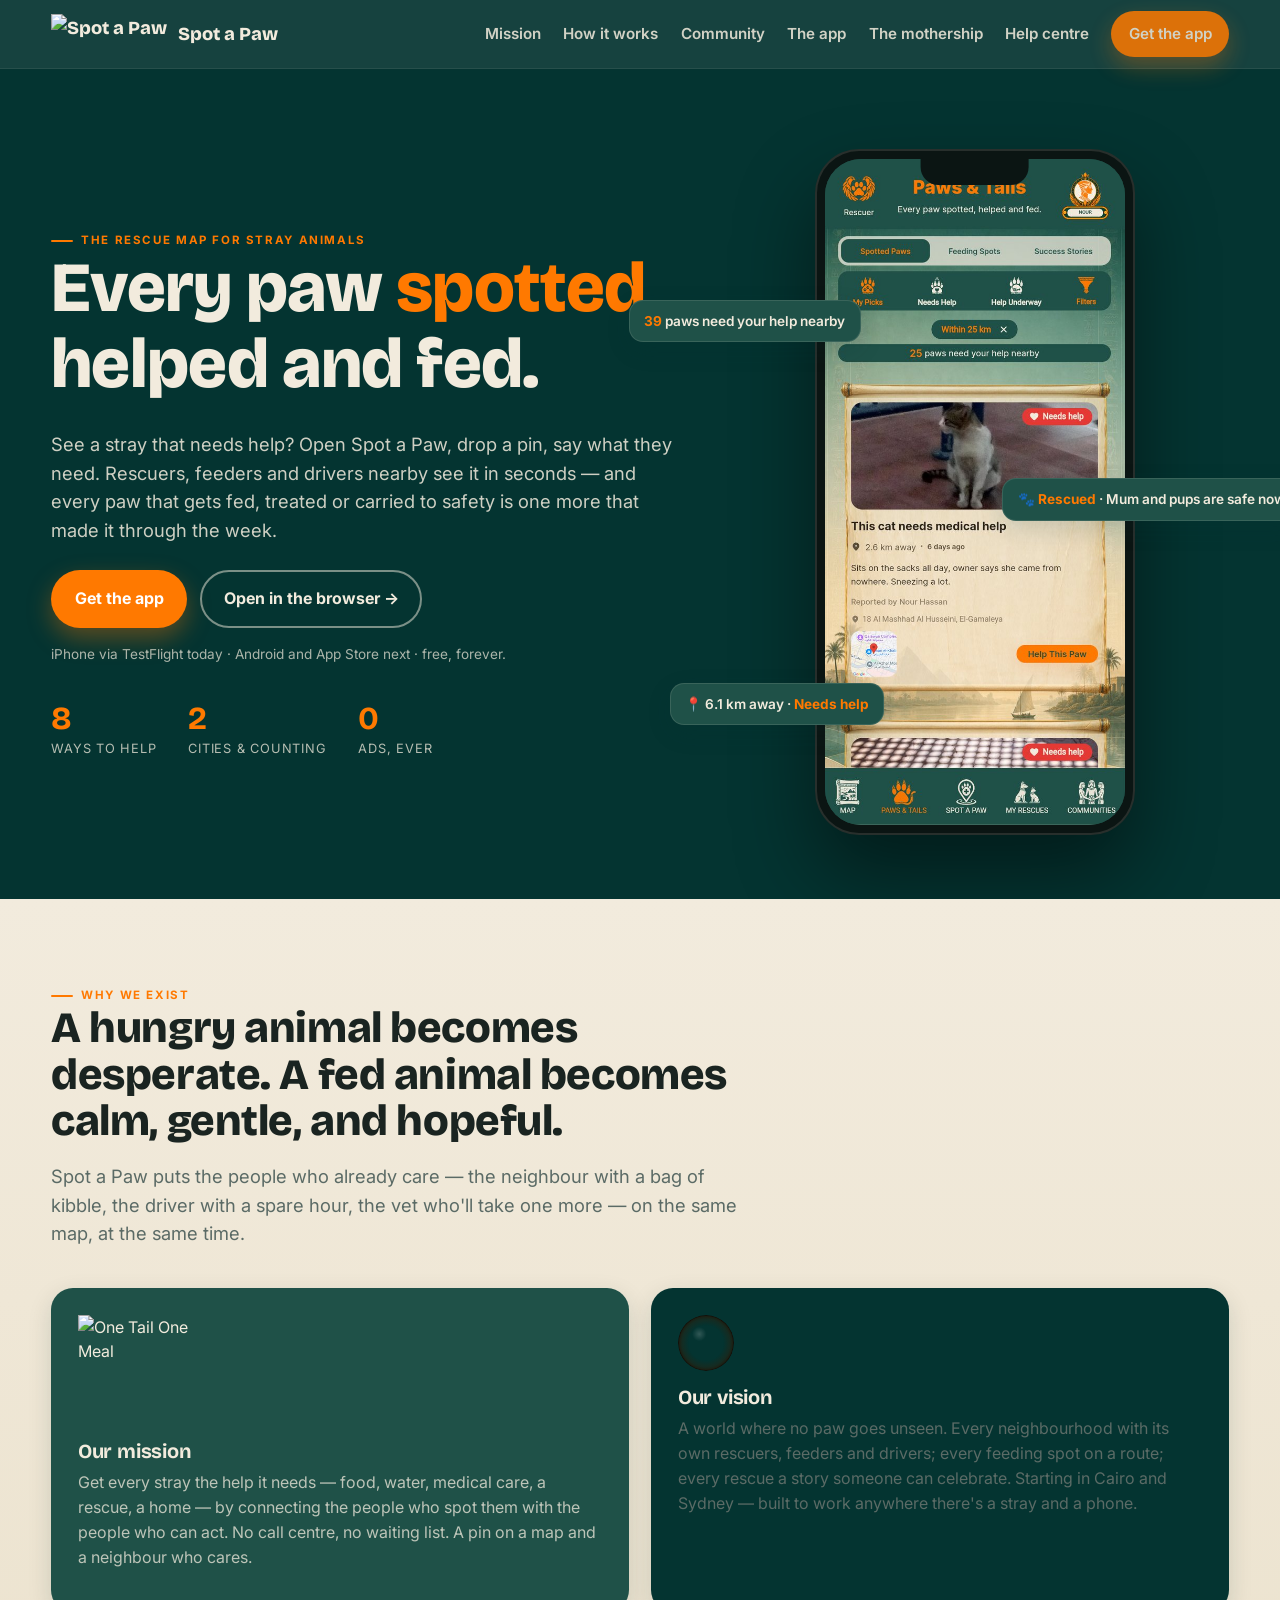
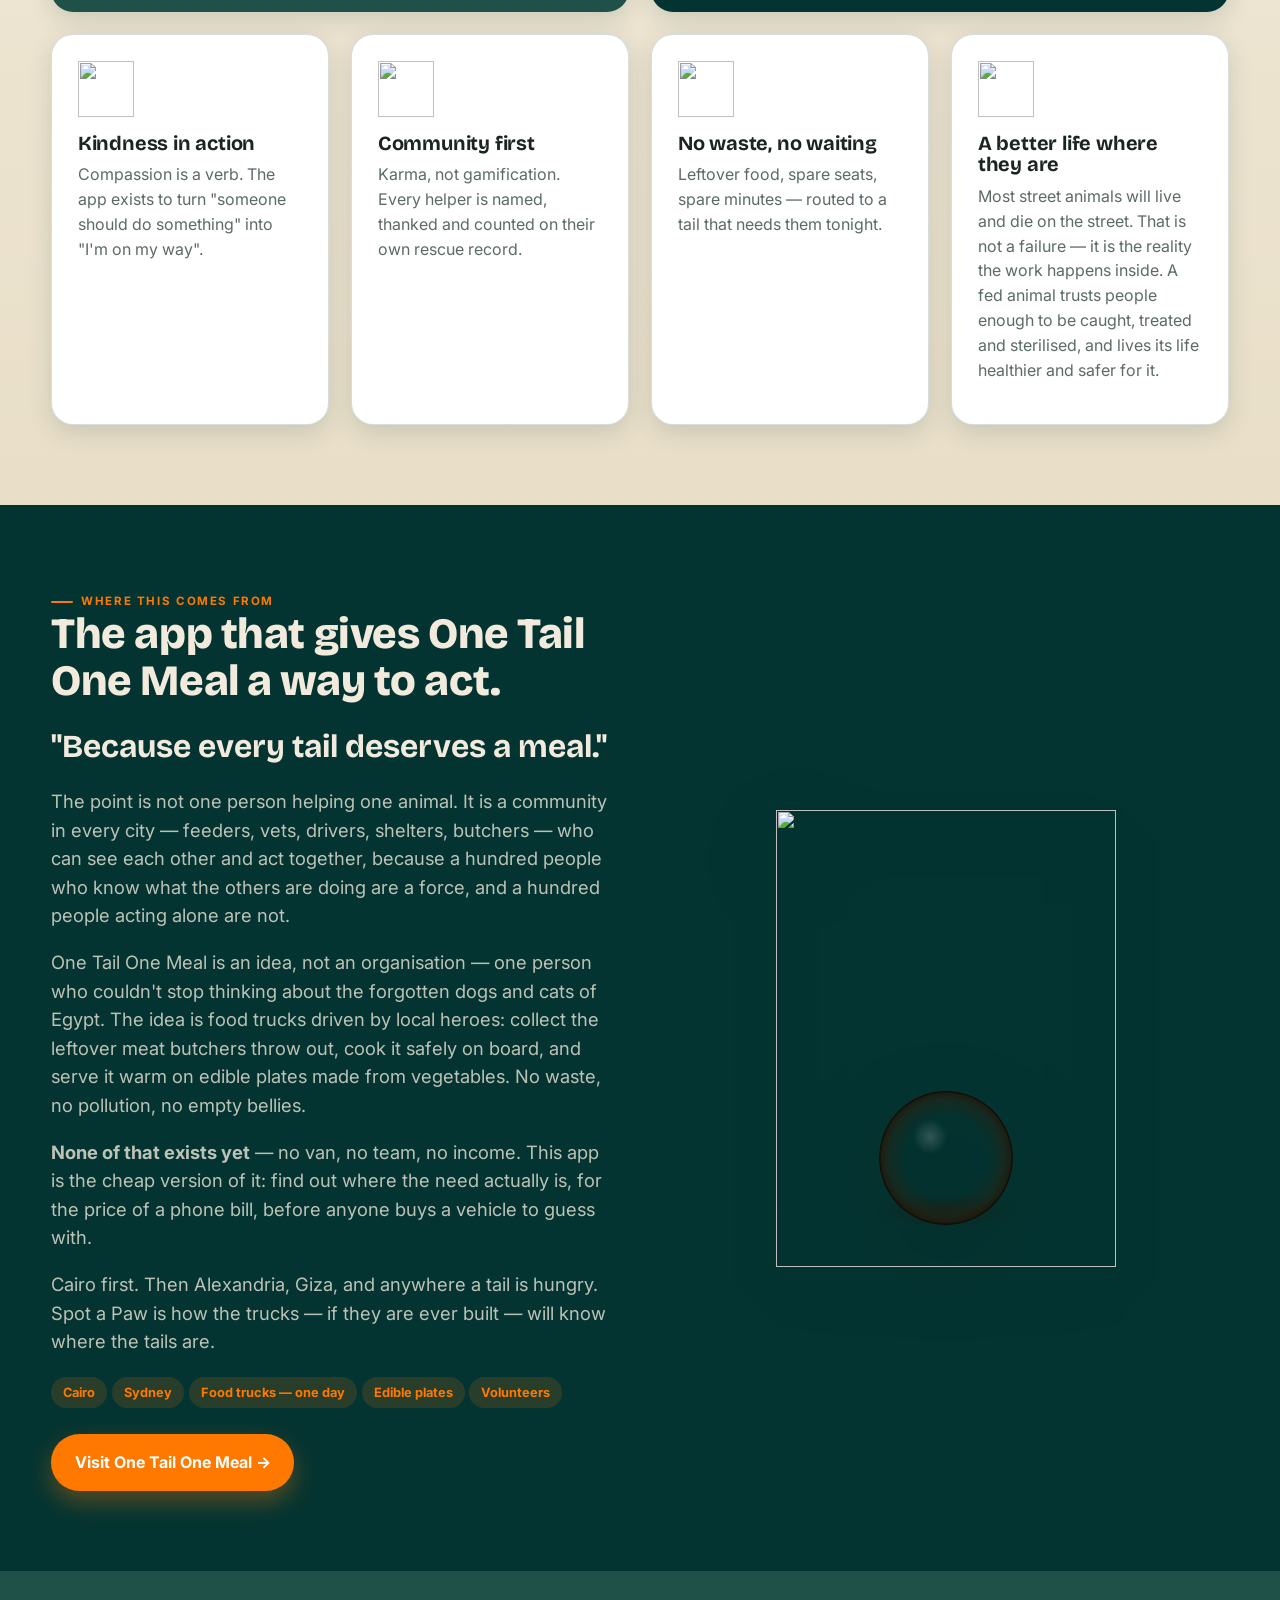
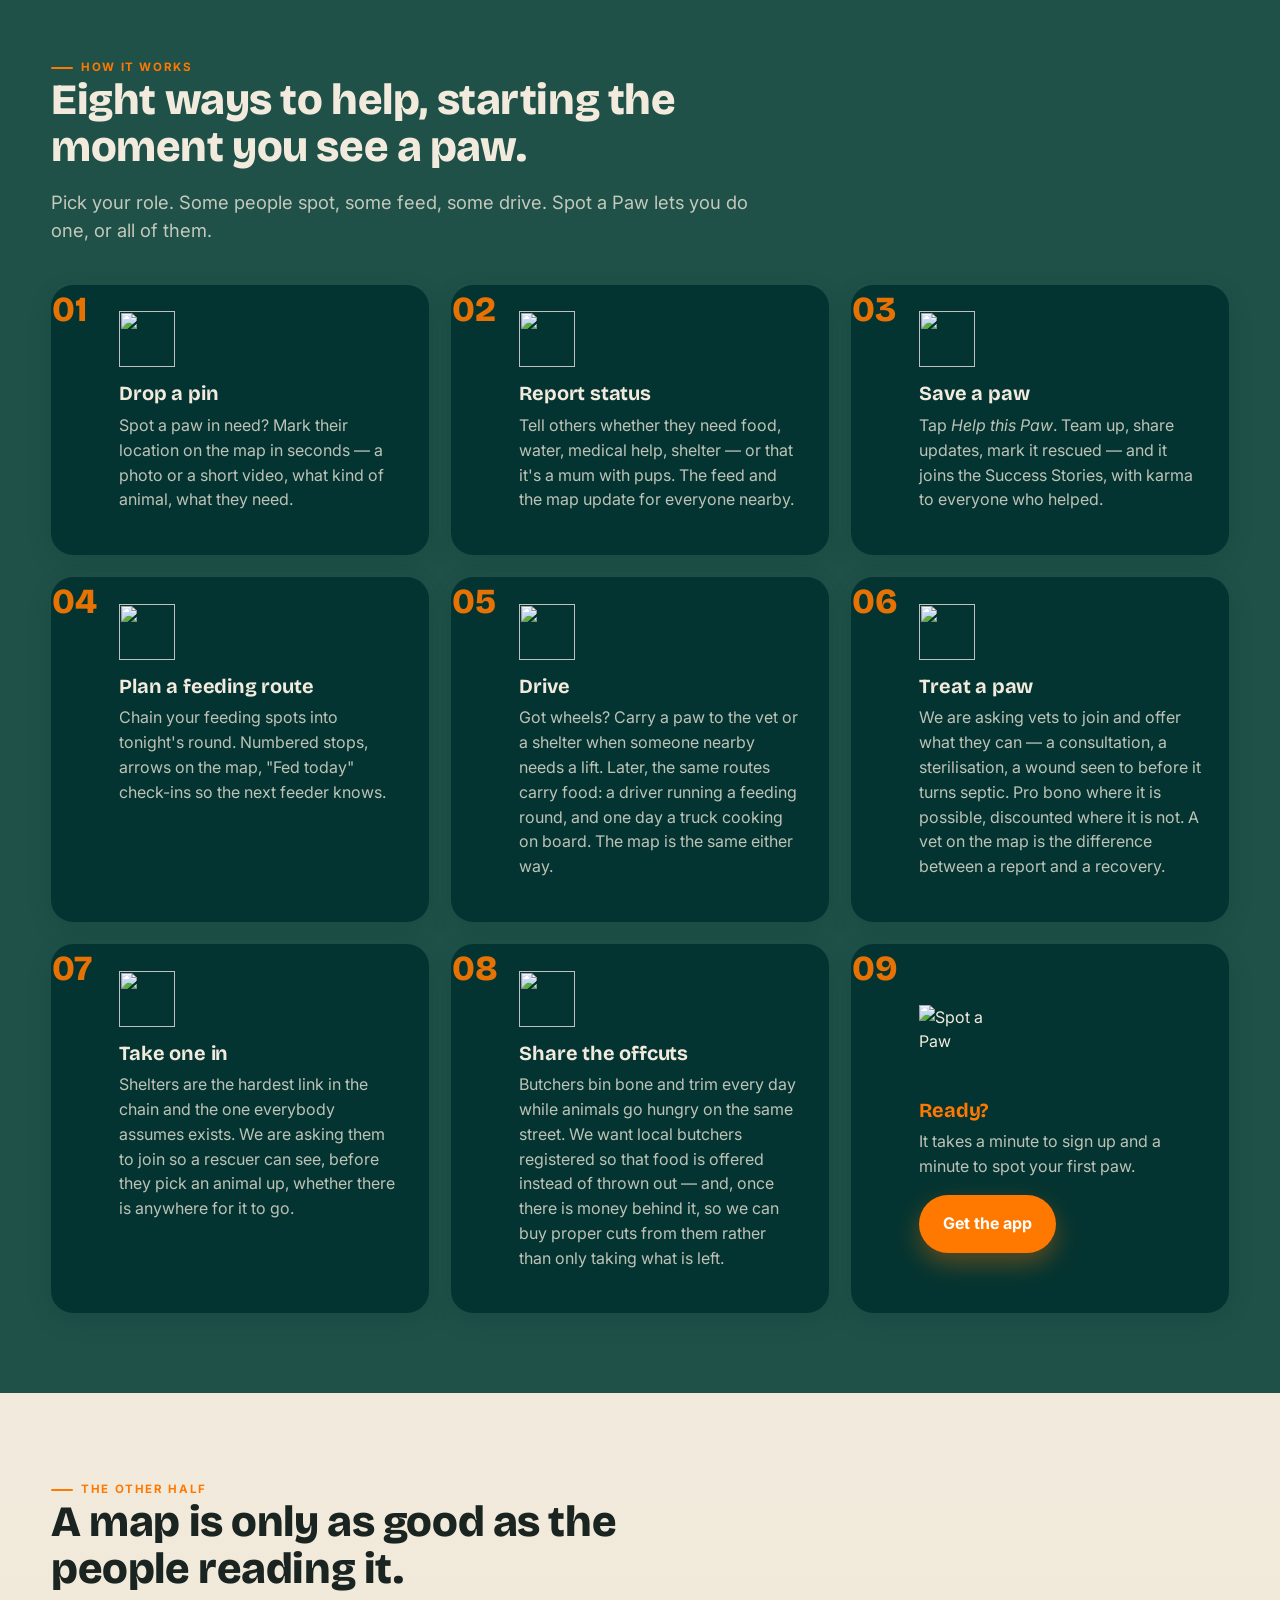
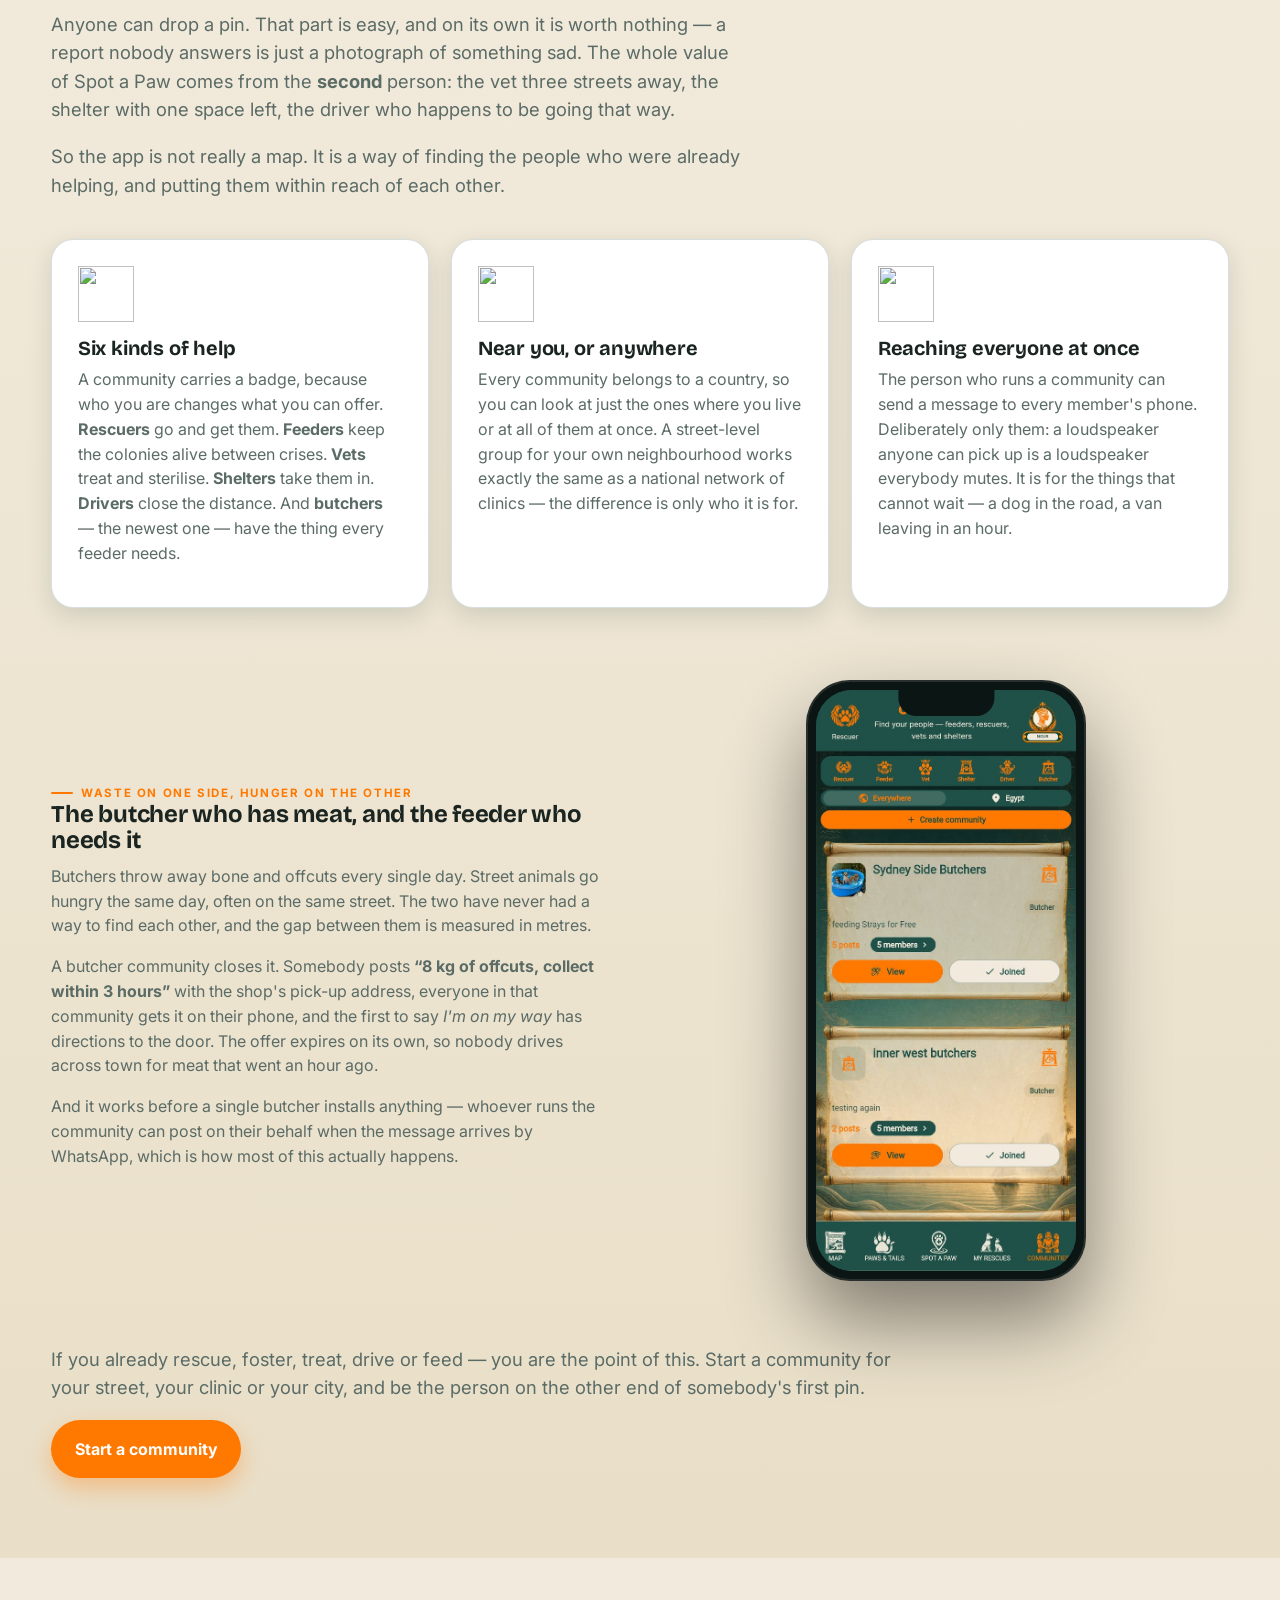
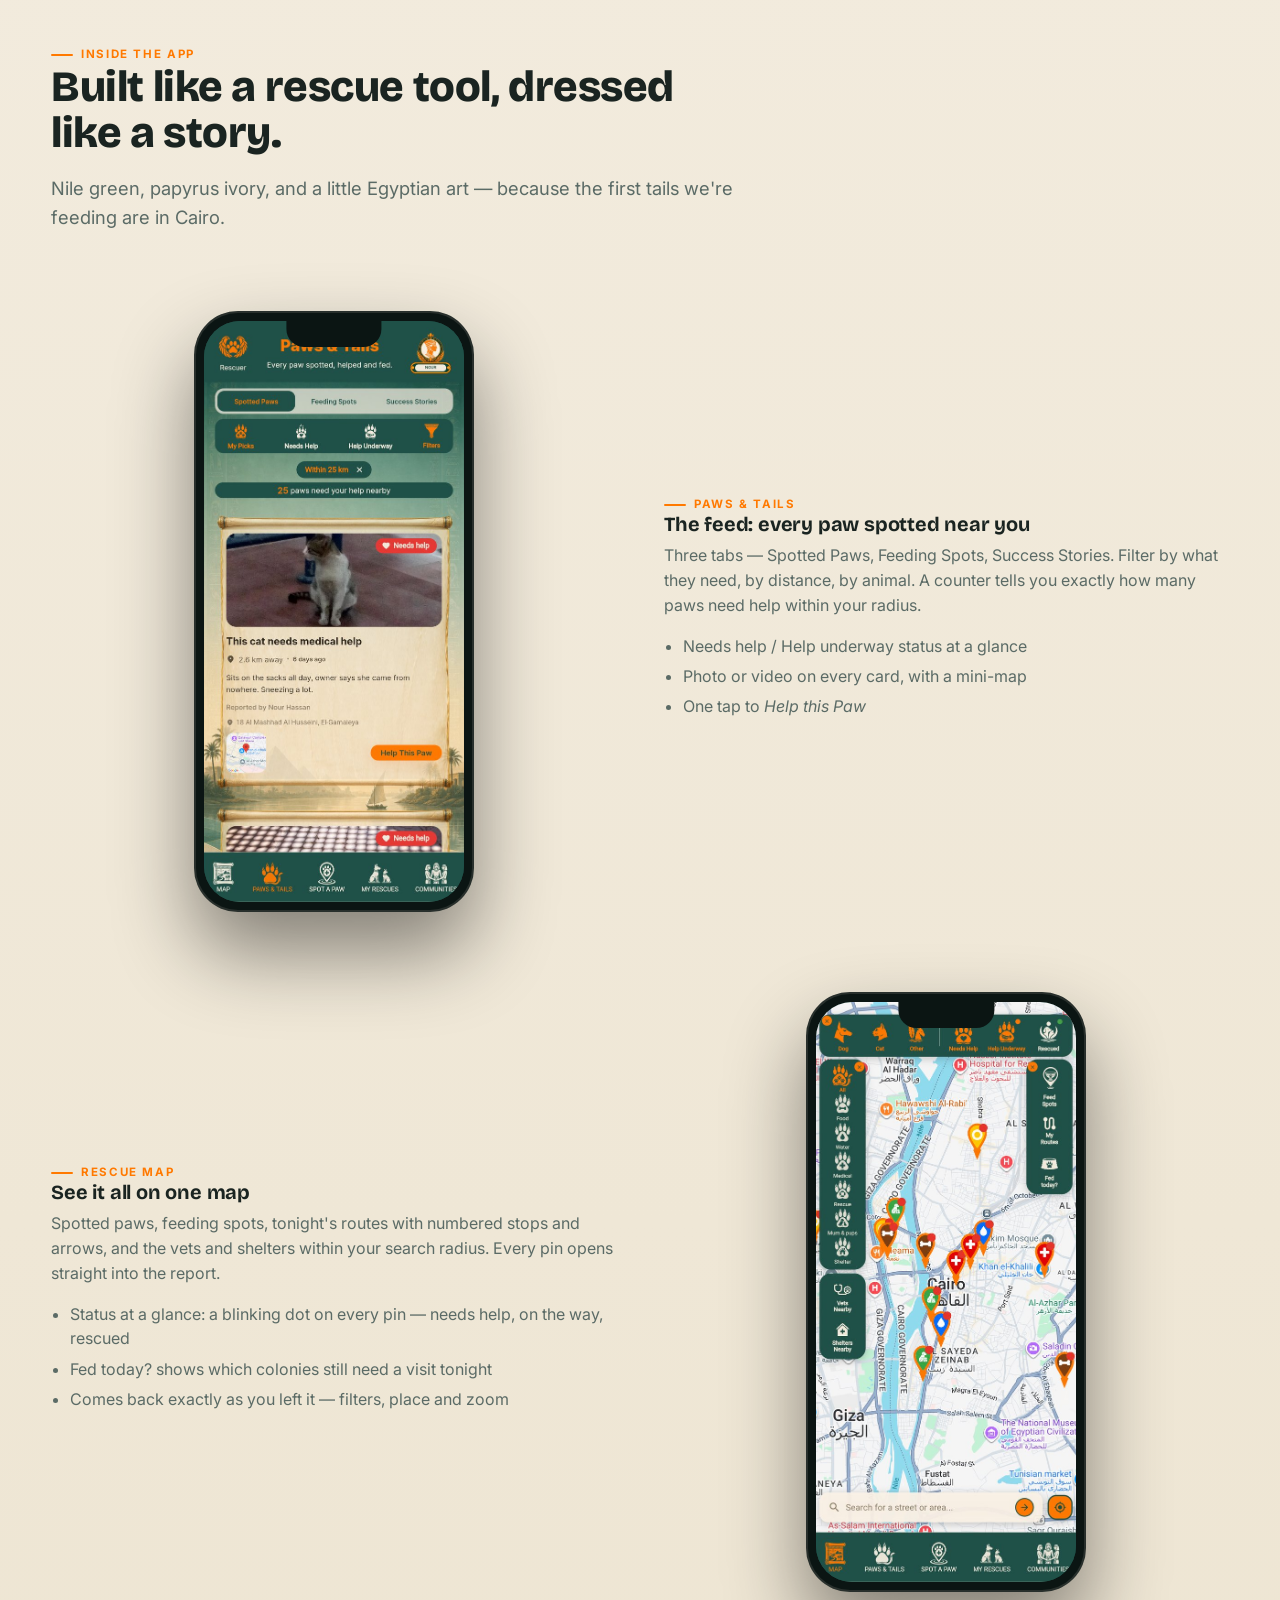
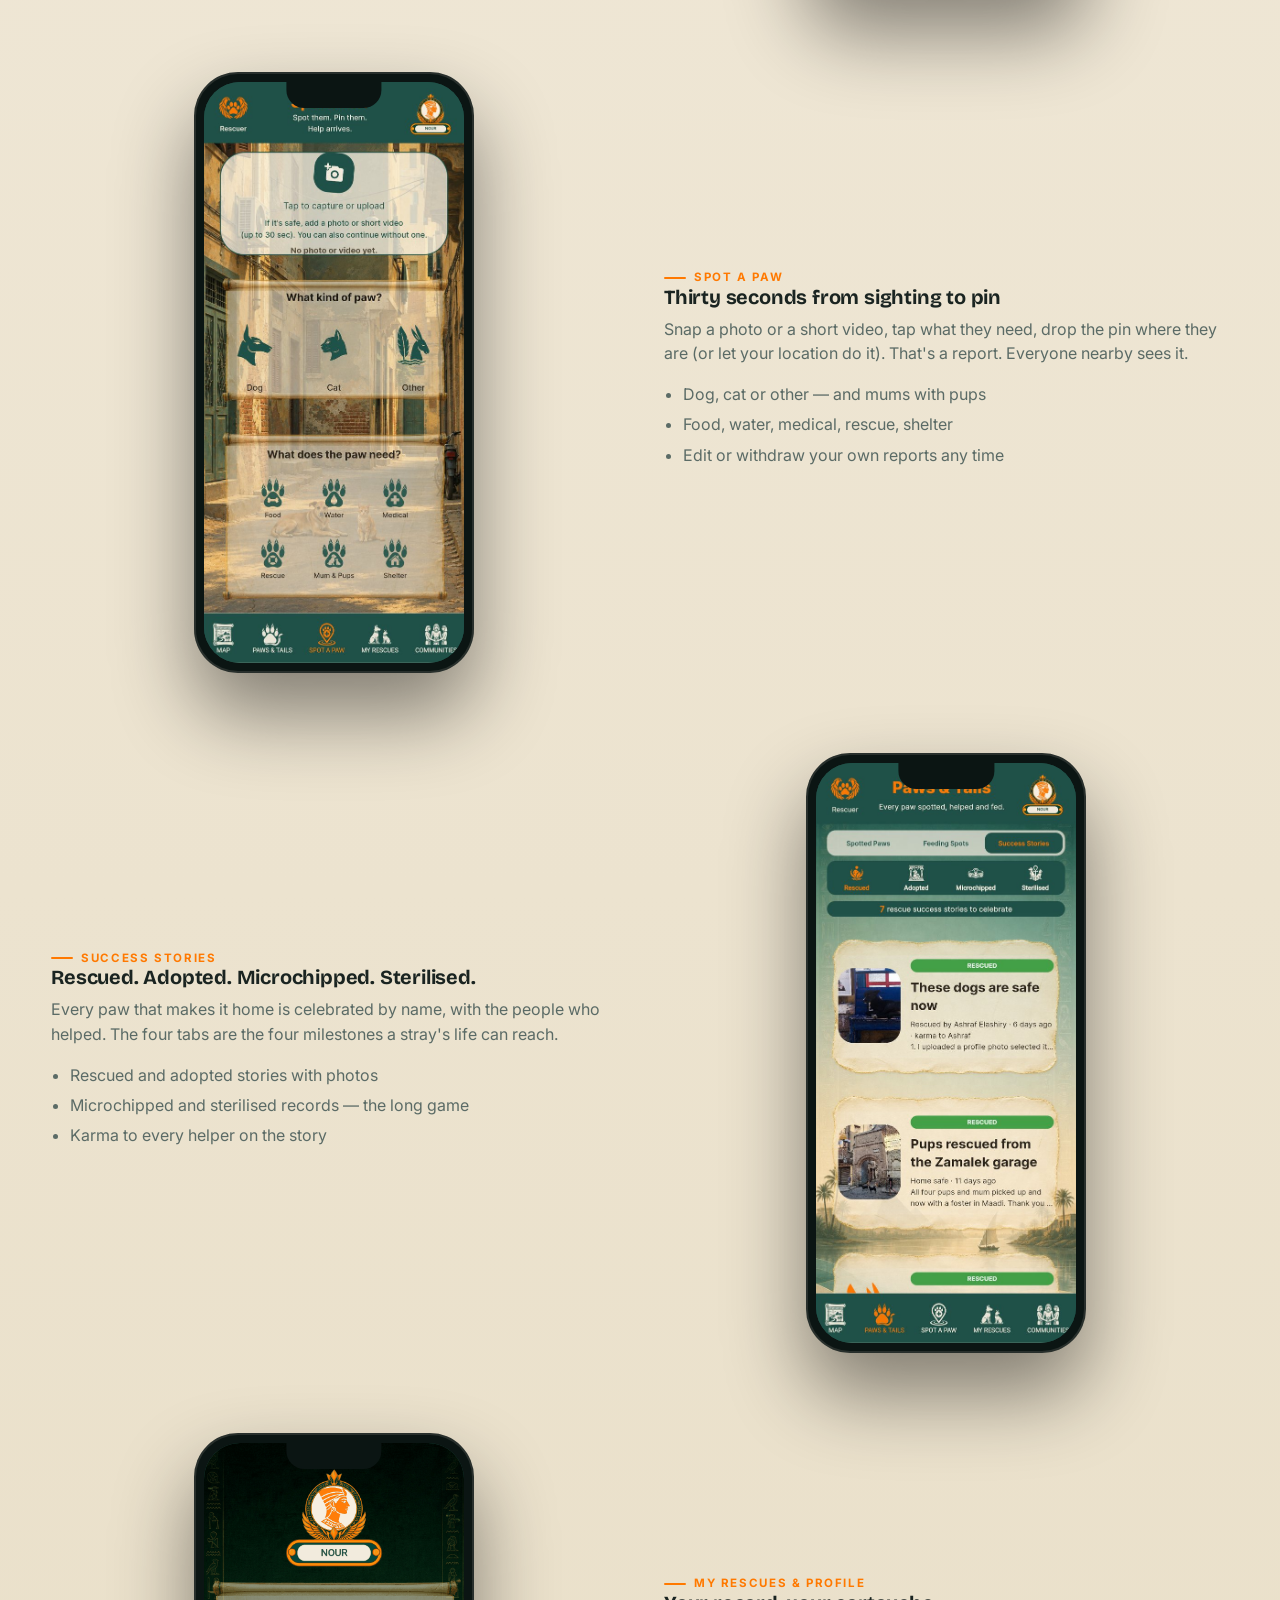
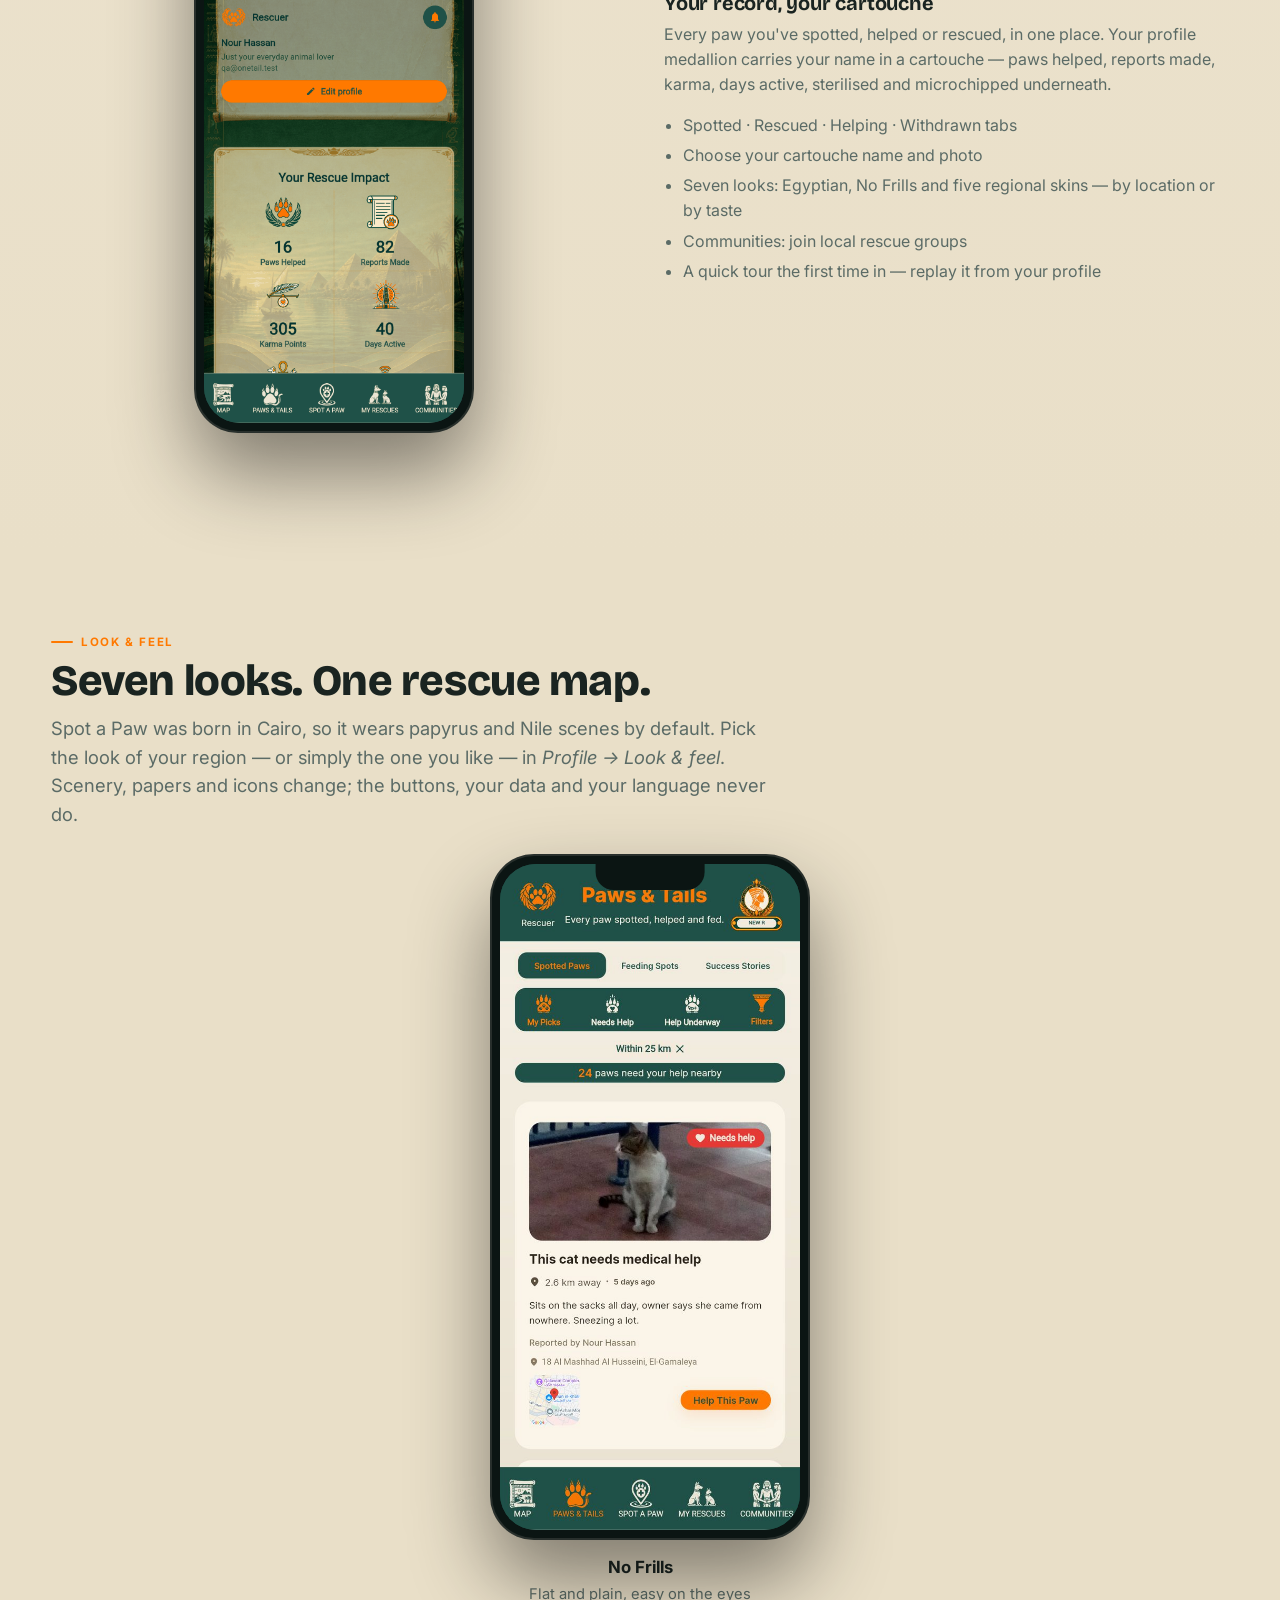
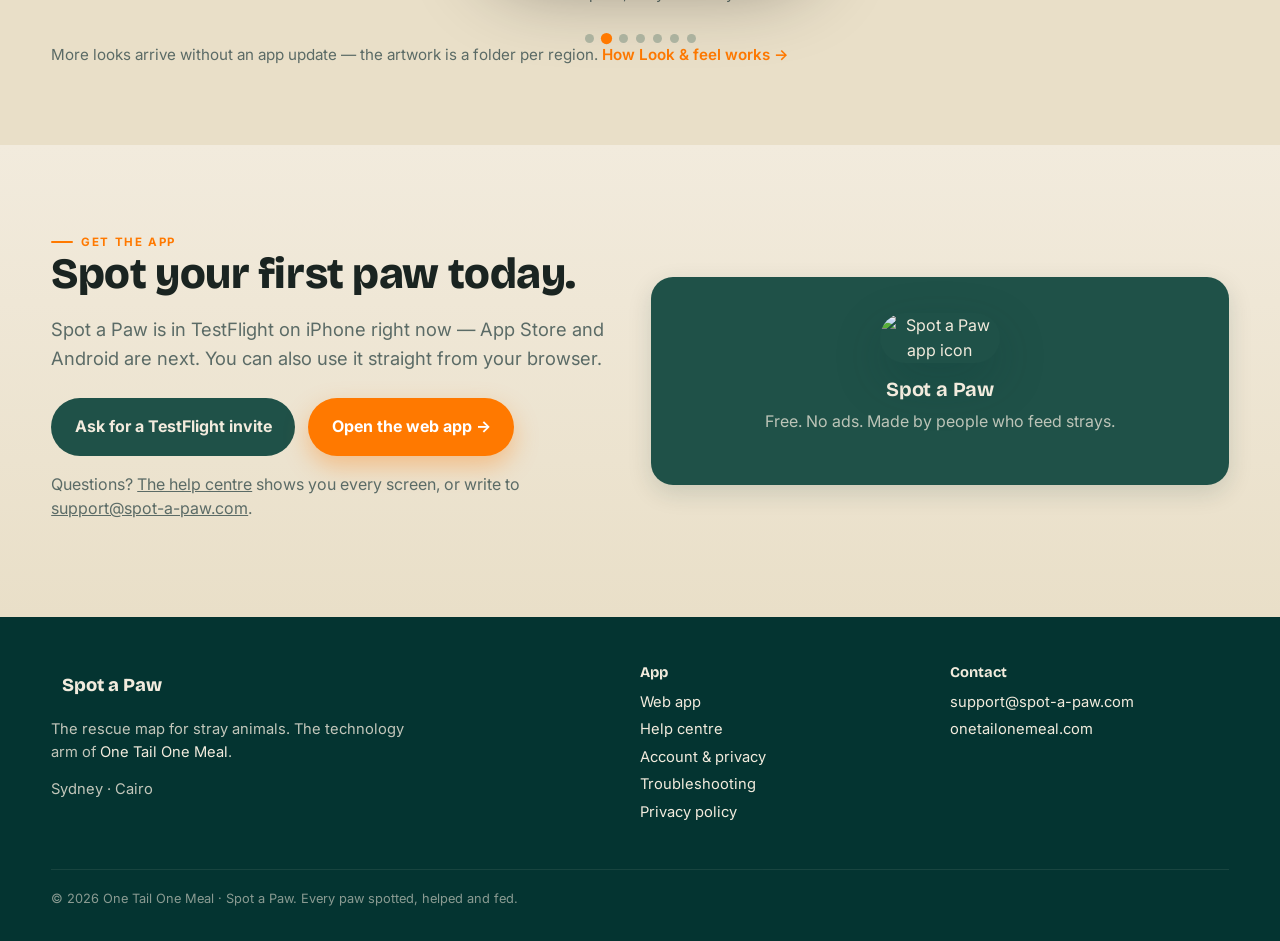
==== commit ee323da3: "Build 30: every frame and video retaken (EN + AR), copy caught up with 25-30" ====
--- a/index.html
+++ b/index.html
@@ -62,10 +62,10 @@
       <div class="phone" data-tour="hero" data-interval="3600">
         <div class="notch"></div>
         <div class="screen">
-          <img src="assets/screens/paws_and_tails.jpg?v=55b365f6" alt="Paws & Tails feed" class="on">
-          <img src="assets/screens/map.jpg?v=9519d2fa" alt="Rescue map">
-          <img src="assets/screens/spot_a_paw.jpg?v=cef161cd" alt="Spot a Paw form">
-          <img src="assets/screens/success_stories.jpg?v=0b42dde7" alt="Success stories">
+          <img src="assets/screens/paws_and_tails.jpg?v=4cc9b53f" alt="Paws & Tails feed" class="on">
+          <img src="assets/screens/map.jpg?v=58c94ffe" alt="Rescue map">
+          <img src="assets/screens/spot_a_paw.jpg?v=617876f3" alt="Spot a Paw form">
+          <img src="assets/screens/success_stories.jpg?v=b4a9eaef" alt="Success stories">
         </div>
       </div>
       <div class="float f1"><b>39</b> paws need your help nearby</div>
@@ -203,16 +203,17 @@
           animals go hungry the same day, often on the same street. The two have never
           had a way to find each other, and the gap between them is measured in metres.</p>
         <p class="muted">A butcher community closes it. Somebody posts <strong>&ldquo;8 kg
-          of offcuts, ready until 6pm&rdquo;</strong> and everyone in that community gets it on
-          their phone, with directions. The offer expires on its
-          own, so nobody drives across town for meat that went an hour ago.</p>
+          of offcuts, collect within 3 hours&rdquo;</strong> with the shop's pick-up address, everyone
+          in that community gets it on their phone, and the first to say <em>I'm on my way</em>
+          has directions to the door. The offer expires on its own, so nobody drives across
+          town for meat that went an hour ago.</p>
         <p class="muted">And it works before a single butcher installs anything &mdash;
           whoever runs the community can post on their behalf when the message arrives by
           WhatsApp, which is how most of this actually happens.</p>
       </div>
       <div class="reveal phone-wrap">
         <div class="phone"><div class="notch"></div><div class="screen">
-          <img class="on" src="assets/screens/communities.jpg?v=34adbe29" alt="Communities in Spot a Paw">
+          <img class="on" src="assets/screens/communities.jpg?v=999e0bba" alt="Communities in Spot a Paw">
         </div></div>
       </div>
     </div>
@@ -241,7 +242,7 @@
         <p class="muted">Three tabs — Spotted Paws, Feeding Spots, Success Stories. Filter by what they need, by distance, by animal. A counter tells you exactly how many paws need help within your radius.</p>
         <ul><li>Needs help / Help underway status at a glance</li><li>Photo or video on every card, with a mini-map</li><li>One tap to <em>Help this Paw</em></li></ul>
       </div>
-      <div class="phone-wrap"><div class="phone"><div class="notch"></div><div class="screen"><img class="on" src="assets/screens/paws_and_tails.jpg?v=55b365f6" alt="Paws & Tails feed"></div></div></div>
+      <div class="phone-wrap"><div class="phone"><div class="notch"></div><div class="screen"><img class="on" src="assets/screens/paws_and_tails.jpg?v=4cc9b53f" alt="Paws & Tails feed"></div></div></div>
     </div>
 
     <div class="feature reveal">
@@ -249,9 +250,9 @@
         <span class="eyebrow">Rescue Map</span>
         <h3>See it all on one map</h3>
         <p class="muted">Spotted paws, feeding spots, tonight's routes with numbered stops and arrows, and the vets and shelters within your search radius. Every pin opens straight into the report.</p>
-        <ul><li>Colour-coded routes when you run more than one</li><li>Vets &amp; Shelters nearby, re-searched as you move</li><li>Filter by urgency</li></ul>
-      </div>
-      <div class="phone-wrap"><div class="phone"><div class="notch"></div><div class="screen"><img class="on" src="assets/screens/map.jpg?v=9519d2fa" alt="Rescue map"></div></div></div>
+        <ul><li>Status at a glance: a blinking dot on every pin — needs help, on the way, rescued</li><li>Fed today? shows which colonies still need a visit tonight</li><li>Comes back exactly as you left it — filters, place and zoom</li></ul>
+      </div>
+      <div class="phone-wrap"><div class="phone"><div class="notch"></div><div class="screen"><img class="on" src="assets/screens/map.jpg?v=58c94ffe" alt="Rescue map"></div></div></div>
     </div>
 
     <div class="feature reveal">
@@ -261,7 +262,7 @@
         <p class="muted">Snap a photo or a short video, tap what they need, drop the pin where they are (or let your location do it). That's a report. Everyone nearby sees it.</p>
         <ul><li>Dog, cat or other — and mums with pups</li><li>Food, water, medical, rescue, shelter</li><li>Edit or withdraw your own reports any time</li></ul>
       </div>
-      <div class="phone-wrap"><div class="phone"><div class="notch"></div><div class="screen"><img class="on" src="assets/screens/spot_a_paw.jpg?v=cef161cd" alt="Spot a Paw form"></div></div></div>
+      <div class="phone-wrap"><div class="phone"><div class="notch"></div><div class="screen"><img class="on" src="assets/screens/spot_a_paw.jpg?v=617876f3" alt="Spot a Paw form"></div></div></div>
     </div>
 
     <div class="feature reveal">
@@ -271,7 +272,7 @@
         <p class="muted">Every paw that makes it home is celebrated by name, with the people who helped. The four tabs are the four milestones a stray's life can reach.</p>
         <ul><li>Rescued and adopted stories with photos</li><li>Microchipped and sterilised records — the long game</li><li>Karma to every helper on the story</li></ul>
       </div>
-      <div class="phone-wrap"><div class="phone"><div class="notch"></div><div class="screen"><img class="on" src="assets/screens/success_stories.jpg?v=0b42dde7" alt="Success stories"></div></div></div>
+      <div class="phone-wrap"><div class="phone"><div class="notch"></div><div class="screen"><img class="on" src="assets/screens/success_stories.jpg?v=b4a9eaef" alt="Success stories"></div></div></div>
     </div>
 
     <div class="feature reveal">
@@ -279,9 +280,9 @@
         <span class="eyebrow">My Rescues &amp; Profile</span>
         <h3>Your record, your cartouche</h3>
         <p class="muted">Every paw you've spotted, helped or rescued, in one place. Your profile medallion carries your name in a cartouche — paws helped, reports made, karma, days active, sterilised and microchipped underneath.</p>
-        <ul><li>Spotted · Rescued · Helping · Withdrawn tabs</li><li>Choose your cartouche name and photo</li><li>Seven looks: Egyptian, No Frills and five regional skins — by location or by taste</li><li>Communities: join local rescue groups</li></ul>
-      </div>
-      <div class="phone-wrap"><div class="phone"><div class="notch"></div><div class="screen"><img class="on" src="assets/screens/profile.png?v=322f1842" alt="Profile"></div></div></div>
+        <ul><li>Spotted · Rescued · Helping · Withdrawn tabs</li><li>Choose your cartouche name and photo</li><li>Seven looks: Egyptian, No Frills and five regional skins — by location or by taste</li><li>Communities: join local rescue groups</li><li>A quick tour the first time in — replay it from your profile</li></ul>
+      </div>
+      <div class="phone-wrap"><div class="phone"><div class="notch"></div><div class="screen"><img class="on" src="assets/screens/profile.png?v=8411ebcd" alt="Profile"></div></div></div>
     </div>
   </div>
 </section>
@@ -295,13 +296,13 @@
     </div>
         <div class="skin-rotator reveal">
       <div class="phone"><div class="notch"></div><div class="screen">
-        <img class="skin-slide on" src="assets/screens/skin_feed_eg.jpg?v=55b365f6" alt="Paws &amp; Tails feed, Egyptian skin" data-name="Egyptian" data-blurb="Papyrus scrolls, Nile scenes">
-        <img class="skin-slide" src="assets/screens/skin_feed_standard.jpg?v=9dad4e81" alt="Paws &amp; Tails feed, No Frills skin" data-name="No Frills" data-blurb="Flat and plain, easy on the eyes">
-        <img class="skin-slide" src="assets/screens/skin_feed_south-asia.jpg?v=dd236160" alt="Paws &amp; Tails feed, South Asia skin" data-name="South Asia" data-blurb="Fibre paper, rivers and rice fields">
-        <img class="skin-slide" src="assets/screens/skin_feed_southeast-asia.jpg?v=c2022f73" alt="Paws &amp; Tails feed, Southeast Asia skin" data-name="Southeast Asia" data-blurb="Mulberry paper, bamboo and terraces">
-        <img class="skin-slide" src="assets/screens/skin_feed_west-asia.jpg?v=6493a54d" alt="Paws &amp; Tails feed, West Asia skin" data-name="West Asia" data-blurb="Parchment, palms and stone courtyards">
-        <img class="skin-slide" src="assets/screens/skin_feed_south-america.jpg?v=5a5138d0" alt="Paws &amp; Tails feed, South America skin" data-name="South America" data-blurb="Woven paper, rivers and highlands">
-        <img class="skin-slide" src="assets/screens/skin_feed_africa.jpg?v=bd4569dc" alt="Paws &amp; Tails feed, Africa skin" data-name="Africa" data-blurb="Earth pigments, savannah light and woven cloth">
+        <img class="skin-slide on" src="assets/screens/skin_feed_eg.jpg?v=4cc9b53f" alt="Paws &amp; Tails feed, Egyptian skin" data-name="Egyptian" data-blurb="Papyrus scrolls, Nile scenes">
+        <img class="skin-slide" src="assets/screens/skin_feed_standard.jpg?v=b6f47047" alt="Paws &amp; Tails feed, No Frills skin" data-name="No Frills" data-blurb="Flat and plain, easy on the eyes">
+        <img class="skin-slide" src="assets/screens/skin_feed_south-asia.jpg?v=b326702d" alt="Paws &amp; Tails feed, South Asia skin" data-name="South Asia" data-blurb="Fibre paper, rivers and rice fields">
+        <img class="skin-slide" src="assets/screens/skin_feed_southeast-asia.jpg?v=9d191f3d" alt="Paws &amp; Tails feed, Southeast Asia skin" data-name="Southeast Asia" data-blurb="Mulberry paper, bamboo and terraces">
+        <img class="skin-slide" src="assets/screens/skin_feed_west-asia.jpg?v=4e20fefc" alt="Paws &amp; Tails feed, West Asia skin" data-name="West Asia" data-blurb="Parchment, palms and stone courtyards">
+        <img class="skin-slide" src="assets/screens/skin_feed_south-america.jpg?v=d0b98977" alt="Paws &amp; Tails feed, South America skin" data-name="South America" data-blurb="Woven paper, rivers and highlands">
+        <img class="skin-slide" src="assets/screens/skin_feed_africa.jpg?v=2b0b57a6" alt="Paws &amp; Tails feed, Africa skin" data-name="Africa" data-blurb="Earth pigments, savannah light and woven cloth">
       </div></div>
       <figcaption class="skin-cap"><b>Egyptian</b><span>Papyrus scrolls, Nile scenes</span></figcaption>
       <div class="skin-dots">
